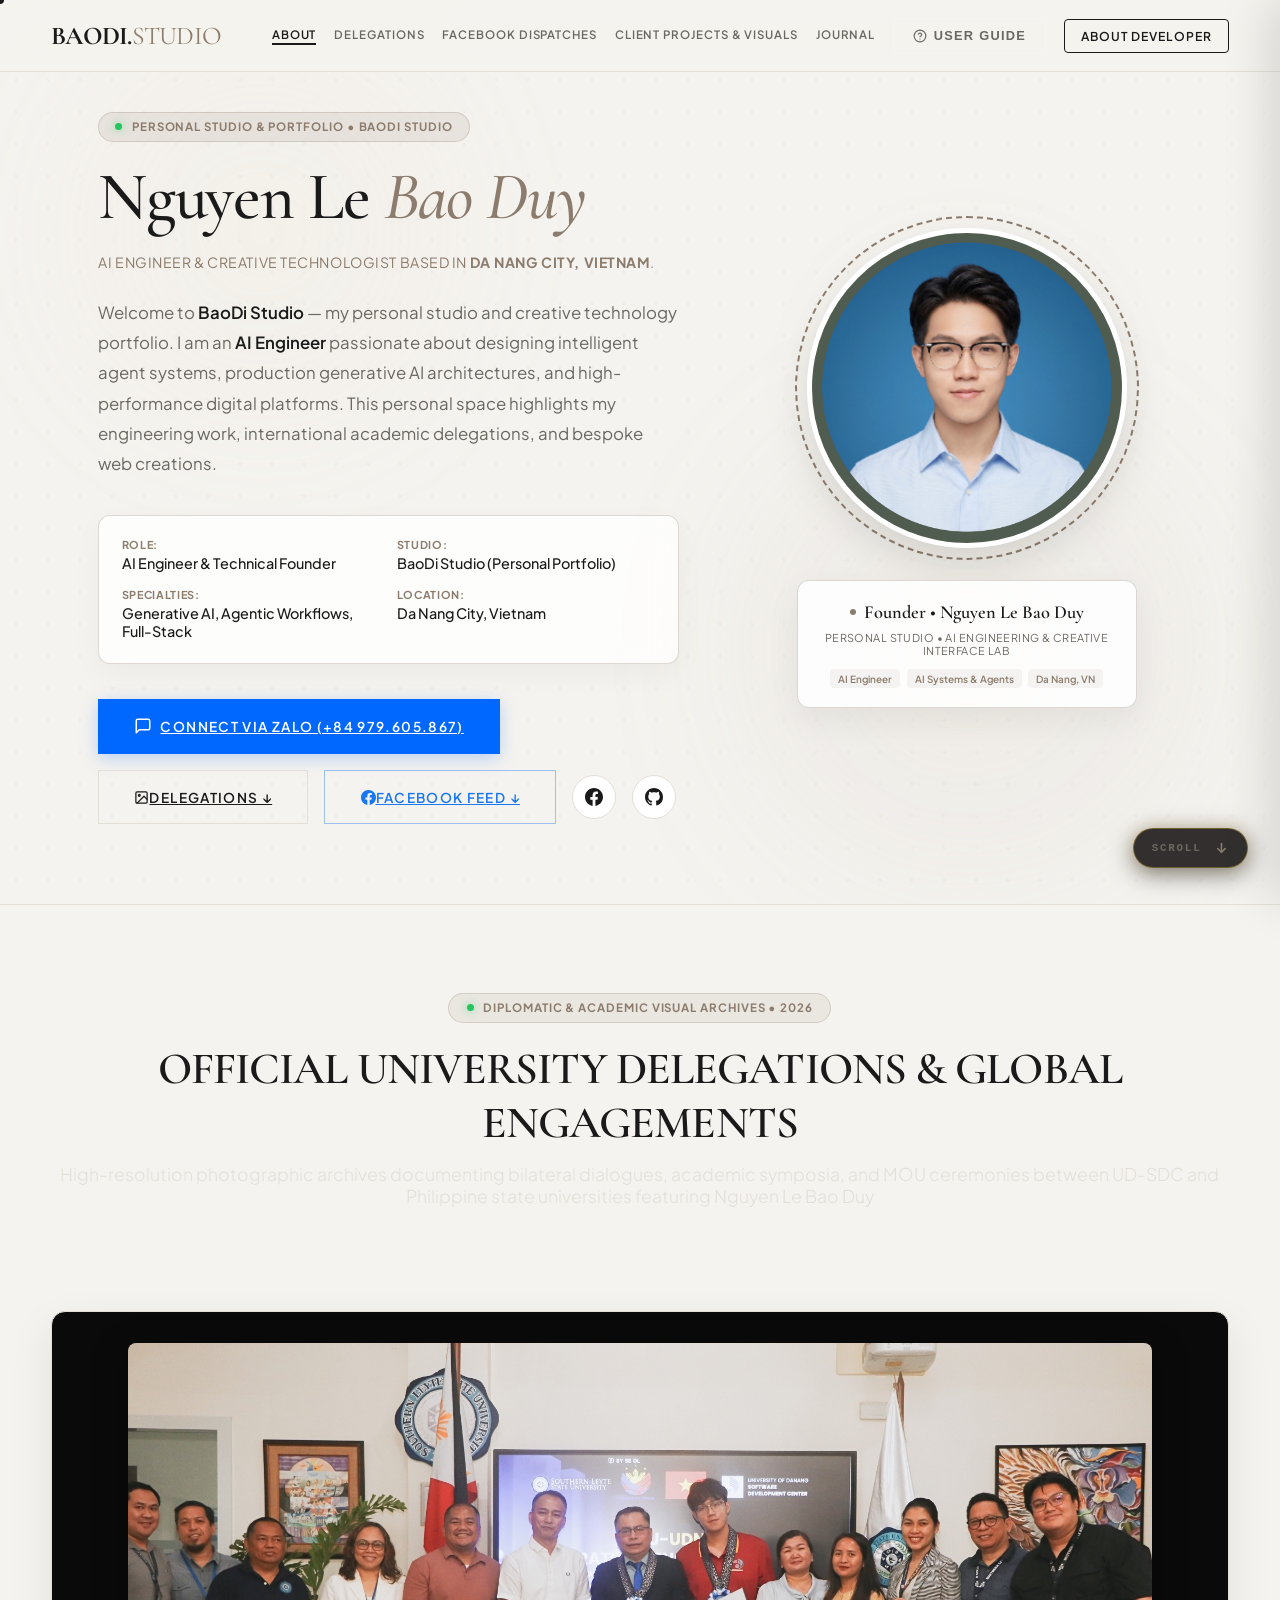
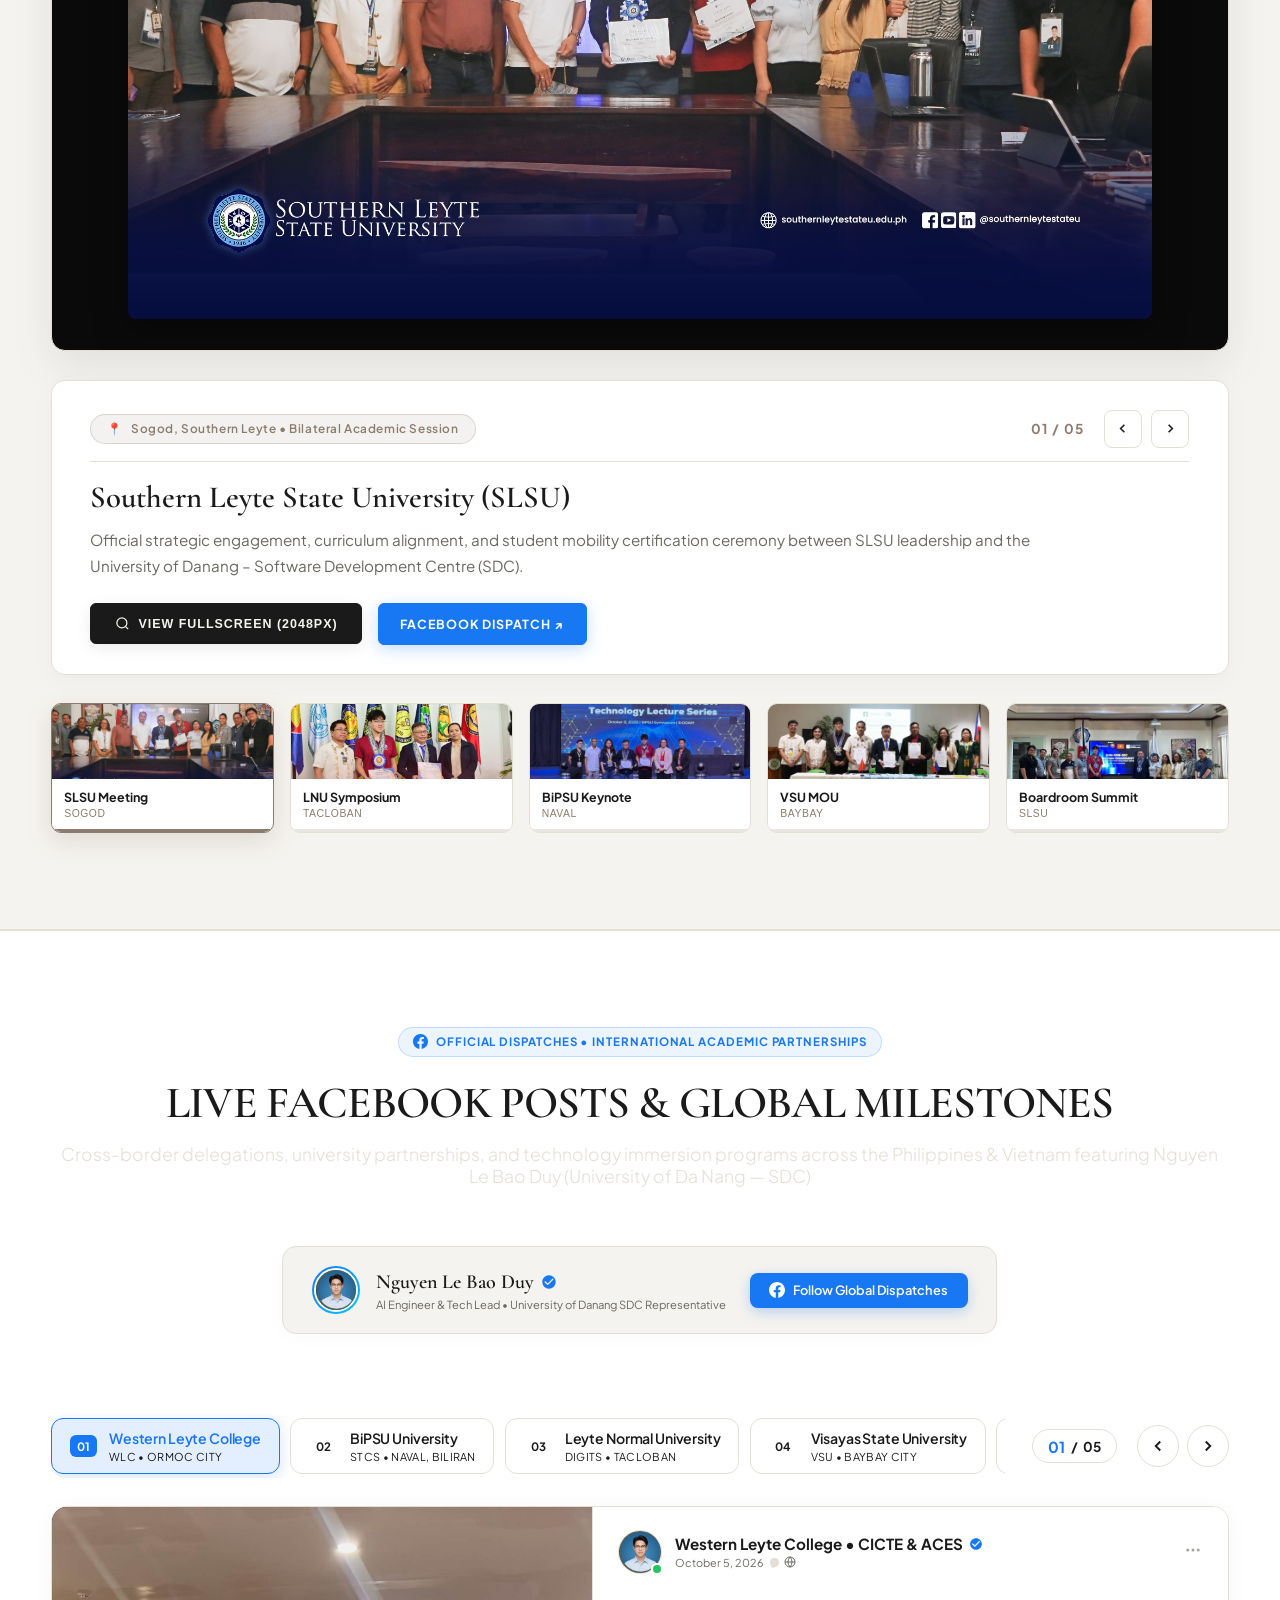
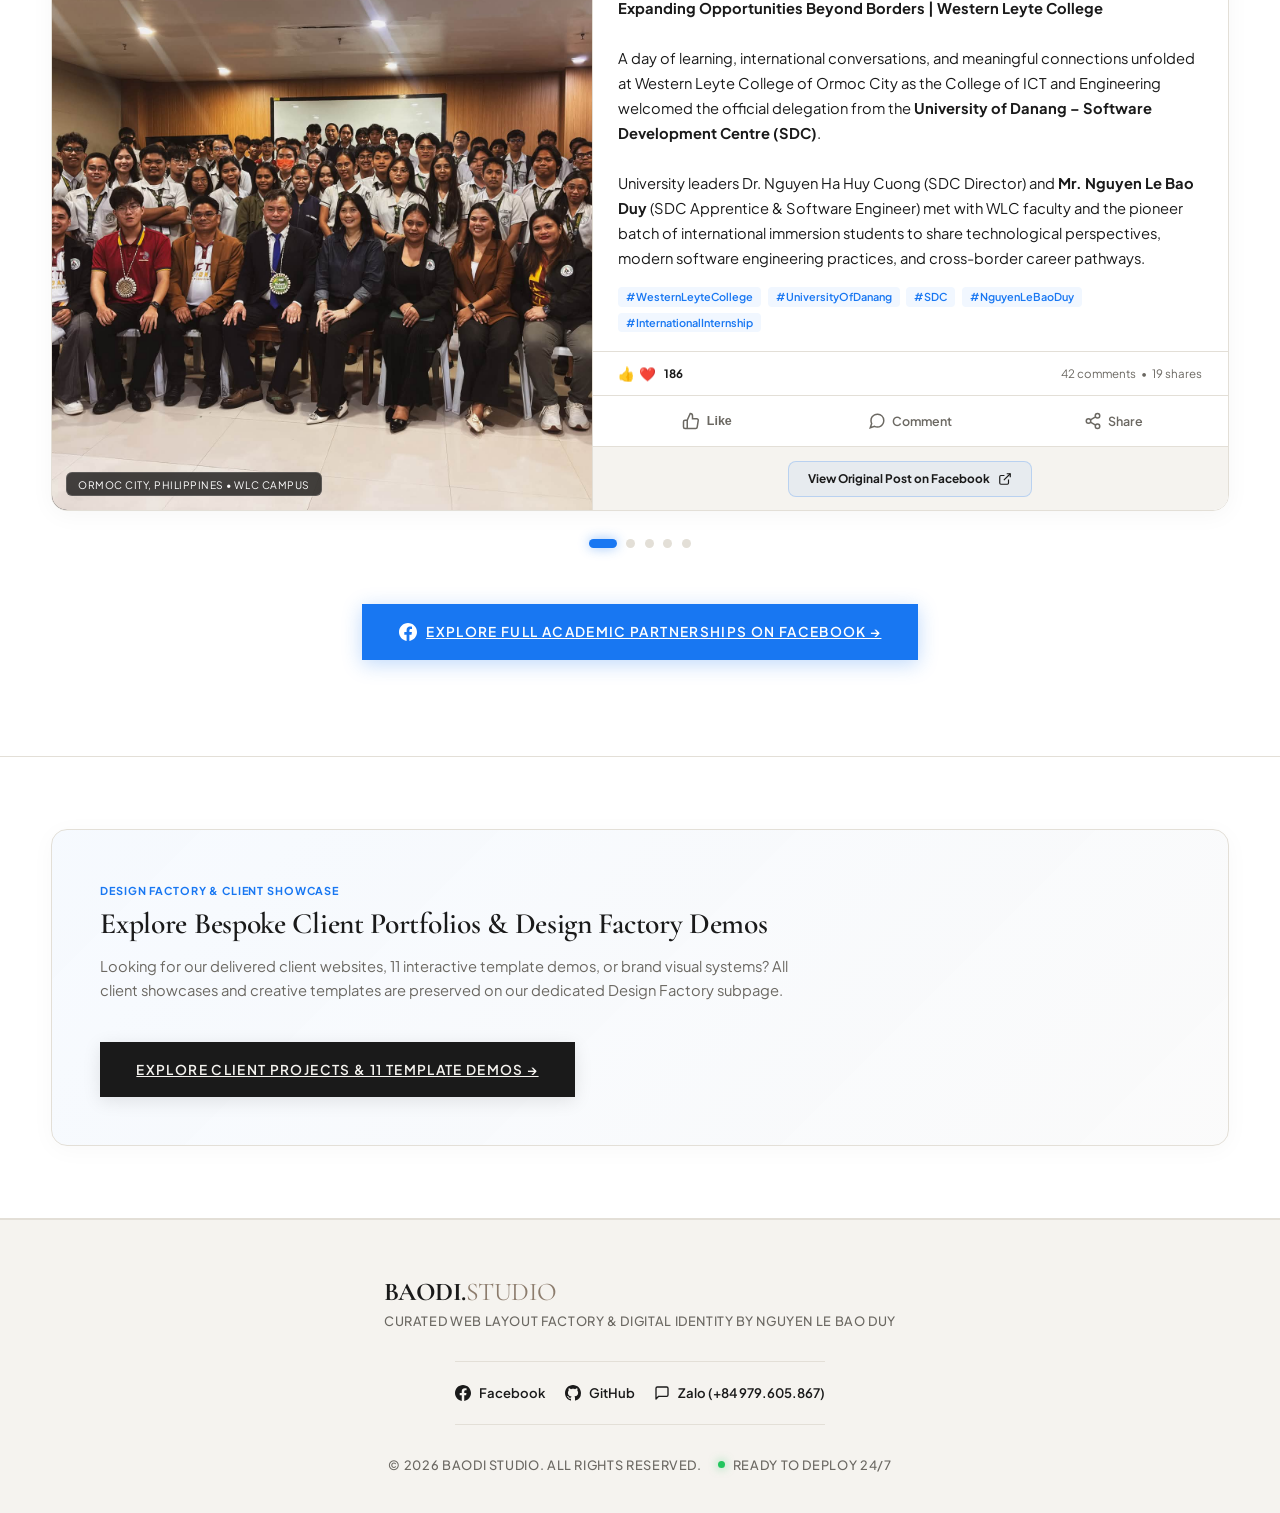
==== index.html @ 3c72fca7 "feat: add animated jumping scroll-down guide button at bottom-right corner" ====
<!DOCTYPE html>
<html lang="en">
<head>
    <meta charset="UTF-8">
    <meta name="viewport" content="width=device-width, initial-scale=1.0">
    <title>BaoDi Studio — AI Engineer & Personal Portfolio</title>
    <meta name="description" content="Personal studio and portfolio of Nguyen Le Bao Duy — AI Engineer & Creative Developer showcasing intelligent systems, academic delegations, and bespoke web solutions.">
    <!-- Google Fonts -->
    <link rel="preconnect" href="https://fonts.googleapis.com">
    <link rel="preconnect" href="https://fonts.gstatic.com" crossorigin>
    <link href="https://fonts.googleapis.com/css2?family=Cormorant+Garamond:ital,wght@0,300;0,400;0,500;0,600;0,700;1,400&family=Plus+Jakarta+Sans:wght@300;400;500;600;700;800&family=Mr+De+Haviland&display=swap" rel="stylesheet">
    <!-- Early DNS & TCP Connection Prefetch for Ultra-Fast Client Launch -->
    <link rel="dns-prefetch" href="https://thuthao-tt.github.io">
    <link rel="dns-prefetch" href="https://tuonganhduong881.github.io">
    <link rel="dns-prefetch" href="https://ngocanh-u.github.io">
    <link rel="dns-prefetch" href="https://tramanh-official.github.io">
    <link rel="dns-prefetch" href="https://port-fl.github.io">

    <link rel="preconnect" href="https://thuthao-tt.github.io" crossorigin>
    <link rel="preconnect" href="https://tuonganhduong881.github.io" crossorigin>
    <link rel="preconnect" href="https://ngocanh-u.github.io" crossorigin>
    <link rel="preconnect" href="https://tramanh-official.github.io" crossorigin>
    <link rel="preconnect" href="https://port-fl.github.io" crossorigin>

    <!-- Custom CSS -->
    <link rel="stylesheet" href="style.css?v=3.4">
</head>
<body>
    <!-- Ambient Background Light Glows -->
    <div class="ambient-glow glow-1"></div>
    <div class="ambient-glow glow-2"></div>
    <div class="ambient-glow glow-3"></div>

    <!-- Custom Cursor -->
    <div id="custom-cursor" class="custom-cursor">
        <span class="cursor-text"></span>
    </div>

    <!-- Navigation -->
    <header class="site-header">
        <nav class="nav-container">
            <a href="#" class="logo">BaoDi.<span>Studio</span></a>
            <div class="nav-links">
                <a href="#about-developer" class="nav-link active">About</a>
                <a href="#delegation-gallery" class="nav-link">Delegations</a>
                <a href="#facebook-feed" class="nav-link">Facebook Dispatches</a>
                <a href="templates.html" class="nav-link">Client Projects & Visuals</a>
                <a href="journal.html" class="nav-link">Journal</a>
                <button class="guide-nav-btn" id="open-guide-btn" aria-label="Open User Guide">
                    <svg viewBox="0 0 24 24" fill="none" stroke="currentColor" stroke-width="2" stroke-linecap="round" stroke-linejoin="round">
                        <circle cx="12" cy="12" r="10"></circle>
                        <path d="M9.09 9a3 3 0 0 1 5.83 1c0 2-3 3-3 3"></path>
                        <line x1="12" y1="17" x2="12.01" y2="17"></line>
                    </svg>
                    <span>User Guide</span>
                </button>
                <a href="#about-developer" class="launch-nav-btn">About Developer</a>
            </div>
            <div class="nav-mobile-actions">
                <button class="mobile-guide-btn" id="mobile-guide-btn" aria-label="User Guide">
                    <svg viewBox="0 0 24 24" fill="none" stroke="currentColor" stroke-width="2" stroke-linecap="round" stroke-linejoin="round">
                        <circle cx="12" cy="12" r="10"></circle>
                        <path d="M9.09 9a3 3 0 0 1 5.83 1c0 2-3 3-3 3"></path>
                        <line x1="12" y1="17" x2="12.01" y2="17"></line>
                    </svg>
                </button>
                <button class="mobile-menu-toggle" id="mobile-menu-toggle" aria-label="Toggle Navigation Menu">
                    <span class="hamburger-line"></span>
                    <span class="hamburger-line"></span>
                    <span class="hamburger-line"></span>
                </button>
            </div>
        </nav>
    </header>

    <!-- Mobile Navigation Drawer Overlay & Panel -->
    <div id="mobile-drawer-overlay" class="mobile-drawer-overlay"></div>
    <aside id="mobile-nav-drawer" class="mobile-nav-drawer" aria-label="Mobile Navigation">
        <div class="drawer-header">
            <span class="drawer-logo">BaoDi.<span>Studio</span></span>
            <button class="drawer-close-btn" id="close-drawer-btn" aria-label="Close Navigation Menu">&times;</button>
        </div>
        <div class="drawer-badge">
            <span class="status-indicator-dot"></span>
            <span>Nguyen Le Bao Duy • Studio Platform</span>
        </div>
        <div class="drawer-links">
            <a href="#about-developer" class="drawer-link">
                <span class="drawer-link-num">01</span>
                <span class="drawer-link-text">About Developer</span>
            </a>
            <a href="#delegation-gallery" class="drawer-link">
                <span class="drawer-link-num">02</span>
                <span class="drawer-link-text">Delegation Visual Archives</span>
            </a>
            <a href="#facebook-feed" class="drawer-link">
                <span class="drawer-link-num">03</span>
                <span class="drawer-link-text">Facebook Dispatches</span>
            </a>
            <a href="templates.html" class="drawer-link">
                <span class="drawer-link-num">04</span>
                <span class="drawer-link-text">Client Projects & Visuals</span>
            </a>
            <a href="journal.html" class="drawer-link">
                <span class="drawer-link-num">05</span>
                <span class="drawer-link-text">Personal Journal</span>
            </a>
        </div>
        <div class="drawer-footer-actions">
            <button class="drawer-btn-guide" id="drawer-guide-btn">
                <svg viewBox="0 0 24 24" fill="none" stroke="currentColor" stroke-width="2" width="16" height="16">
                    <circle cx="12" cy="12" r="10"></circle>
                    <path d="M9.09 9a3 3 0 0 1 5.83 1c0 2-3 3-3 3"></path>
                    <line x1="12" y1="17" x2="12.01" y2="17"></line>
                </svg>
                <span>Read User Guide</span>
            </button>
            <a href="https://zalo.me/0979605867" target="_blank" rel="noopener noreferrer" class="drawer-btn-zalo">
                <span>Connect via Zalo (+84 979.605.867)</span>
            </a>
        </div>
    </aside>

    <main>
        <!-- Personal Brand Hero Section -->
        <section class="hero-section founder-hero-section" id="hero-section">
            <div id="about-developer"></div>

            <!-- Hero Ambient Orbs -->
            <div class="hero-orb orb-gold"></div>
            <div class="hero-orb orb-bronze"></div>

            <div class="hero-container founder-hero-container">
                <div class="founder-hero-content">
                    <div class="founder-badge load-reveal" style="--reveal-delay: 0.1s">
                        <span class="status-indicator-dot"></span>
                        <span>Personal Studio & Portfolio • BaoDi Studio</span>
                    </div>
                    <h1 class="founder-hero-name load-reveal" style="--reveal-delay: 0.2s">
                        Nguyen Le <span class="accent-text">Bao Duy</span>
                    </h1>
                    <p class="founder-hero-title-sub load-reveal" style="--reveal-delay: 0.3s">
                        AI Engineer & Creative Technologist based in <strong>Da Nang City, Vietnam</strong>.
                    </p>
                    <p class="founder-hero-bio load-reveal" style="--reveal-delay: 0.4s">
                        Welcome to <strong>BaoDi Studio</strong> — my personal studio and creative technology portfolio. I am an <strong>AI Engineer</strong> passionate about designing intelligent agent systems, production generative AI architectures, and high-performance digital platforms. This personal space highlights my engineering work, international academic delegations, and bespoke web creations.
                    </p>
                    
                    <div class="founder-credentials-grid load-reveal" style="--reveal-delay: 0.5s">
                        <div class="cred-item">
                            <span class="cred-label">Role:</span>
                            <span class="cred-val">AI Engineer & Technical Founder</span>
                        </div>
                        <div class="cred-item">
                            <span class="cred-label">Studio:</span>
                            <span class="cred-val">BaoDi Studio (Personal Portfolio)</span>
                        </div>
                        <div class="cred-item">
                            <span class="cred-label">Specialties:</span>
                            <span class="cred-val">Generative AI, Agentic Workflows, Full-Stack</span>
                        </div>
                        <div class="cred-item">
                            <span class="cred-label">Location:</span>
                            <span class="cred-val">Da Nang City, Vietnam</span>
                        </div>
                    </div>

                    <div class="founder-hero-actions load-reveal" style="--reveal-delay: 0.6s">
                        <a href="https://zalo.me/0979605867" target="_blank" rel="noopener noreferrer" class="primary-btn zalo-btn">
                            <svg width="18" height="18" viewBox="0 0 24 24" fill="none" stroke="currentColor" stroke-width="2" stroke-linecap="round" stroke-linejoin="round">
                                <path d="M21 15a2 2 0 0 1-2 2H7l-4 4V5a2 2 0 0 1 2-2h14a2 2 0 0 1 2 2z"></path>
                            </svg>
                            <span>Connect via Zalo (+84 979.605.867)</span>
                        </a>
                        <a href="#delegation-gallery" class="secondary-btn">
                            <svg width="15" height="15" viewBox="0 0 24 24" fill="none" stroke="currentColor" stroke-width="2" stroke-linecap="round" stroke-linejoin="round">
                                <rect x="3" y="3" width="18" height="18" rx="2" ry="2"></rect>
                                <circle cx="8.5" cy="8.5" r="1.5"></circle>
                                <polyline points="21 15 16 10 5 21"></polyline>
                            </svg>
                            <span>Delegations ↓</span>
                        </a>
                        <a href="#facebook-feed" class="secondary-btn fb-quick-btn">
                            <svg width="15" height="15" viewBox="0 0 24 24" fill="currentColor">
                                <path d="M24 12.073c0-6.627-5.373-12-12-12s-12 5.373-12 12c0 5.99 4.388 10.954 10.125 11.854v-8.385H7.078v-3.47h3.047V9.43c0-3.007 1.792-4.669 4.533-4.669 1.312 0 2.686.235 2.686.235v2.953H15.83c-1.491 0-1.956.925-1.956 1.874v2.25h3.328l-.532 3.47h-2.796v8.385C19.612 23.027 24 18.062 24 12.073z"/>
                            </svg>
                            <span>Facebook Feed ↓</span>
                        </a>
                        <a href="https://facebook.com/" target="_blank" rel="noopener noreferrer" class="social-icon-btn facebook-btn" aria-label="Facebook Profile">
                            <svg width="18" height="18" viewBox="0 0 24 24" fill="currentColor">
                                <path d="M24 12.073c0-6.627-5.373-12-12-12s-12 5.373-12 12c0 5.99 4.388 10.954 10.125 11.854v-8.385H7.078v-3.47h3.047V9.43c0-3.007 1.792-4.669 4.533-4.669 1.312 0 2.686.235 2.686.235v2.953H15.83c-1.491 0-1.956.925-1.956 1.874v2.25h3.328l-.532 3.47h-2.796v8.385C19.612 23.027 24 18.062 24 12.073z"/>
                            </svg>
                        </a>
                        <a href="https://github.com/baonin0610" target="_blank" rel="noopener noreferrer" class="social-icon-btn" aria-label="GitHub Profile">
                            <svg width="18" height="18" viewBox="0 0 24 24" fill="currentColor">
                                <path d="M12 0C5.37 0 0 5.37 0 12c0 5.31 3.435 9.795 8.205 11.385.6.105.825-.255.825-.57 0-.285-.015-1.23-.015-2.235-3.015.555-3.795-.735-4.035-1.41-.135-.345-.72-1.41-1.23-1.695-.42-.225-1.02-.78-.015-.795.945-.015 1.62.87 1.845 1.23 1.08 1.815 2.805 1.305 3.495.99.105-.78.42-1.305.765-1.605-2.67-.3-5.46-1.335-5.46-5.925 0-1.305.465-2.385 1.23-3.225-.12-.3-.54-1.53.12-3.18 0 0 1.005-.315 3.3 1.23.96-.27 1.98-.405 3-.405s2.04.135 3 .405c2.295-1.56 3.3-1.23 3.3-1.23.66 1.65.24 2.88.12 3.18.765.84 1.23 1.905 1.23 3.225 0 4.605-2.805 5.625-5.475 5.925.435.375.81 1.095.81 2.22 0 1.605-.015 2.895-.015 3.3 0 .315.225.69.825.57A12.02 12.02 0 0 0 24 12c0-6.63-5.37-12-12-12z"/>
                            </svg>
                        </a>
                    </div>
                </div>

                <div class="founder-visual-card load-reveal" style="--reveal-delay: 0.3s">
                    <div class="founder-portrait-frame">
                        <img src="assets/baoduy_avatar.png" alt="Nguyen Le Bao Duy - Founder BaoDi Studio" loading="eager" decoding="async">
                        <div class="frame-border"></div>
                        <div class="frame-glow"></div>
                    </div>
                    <div class="founder-card-meta">
                        <div class="meta-row">
                            <span class="meta-dot"></span>
                            <span class="meta-title">Founder • Nguyen Le Bao Duy</span>
                        </div>
                        <p class="meta-desc">Personal Studio • AI Engineering & Creative Interface Lab</p>
                        <div class="meta-tags">
                            <span class="founder-tag">AI Engineer</span>
                            <span class="founder-tag">AI Systems & Agents</span>
                            <span class="founder-tag">Da Nang, VN</span>
                        </div>
                    </div>
                </div>
            </div>
        </section>

        <!-- Dedicated Delegation Visual Archives & Animated Showcase Section -->
        <section id="delegation-gallery" class="delegation-gallery-section">
            <div class="section-header">
                <div class="gallery-badge">
                    <span class="status-indicator-dot"></span>
                    <span>Diplomatic & Academic Visual Archives • 2026</span>
                </div>
                <h2 class="section-title">Official University Delegations & Global Engagements</h2>
                <p class="section-sub">High-resolution photographic archives documenting bilateral dialogues, academic symposia, and MOU ceremonies between UD-SDC and Philippine state universities featuring Nguyen Le Bao Duy</p>
            </div>

            <div class="delegation-carousel-container" id="delegation-carousel-container">
                <!-- Main Stage Viewport (100% Clean Image, No Text Overlays) -->
                <div class="delegation-stage" id="delegation-stage">
                    <!-- Slide 1: Southern Leyte State University (SLSU) -->
                    <div class="delegation-slide active" data-index="0" data-img="assets/hero_bg_1_slsu.jpg" data-title="Southern Leyte State University (SLSU)" data-tag="Sogod, Southern Leyte • Bilateral Academic Session" data-desc="Official strategic engagement, curriculum alignment, and student mobility certification ceremony between SLSU leadership and the University of Danang – Software Development Centre (SDC)." data-fb-url="https://www.facebook.com/100084703295303/posts/1068173542682746/">
                        <div class="slide-media-frame">
                            <img src="assets/hero_bg_1_slsu.jpg" alt="Southern Leyte State University International Engagement" class="delegation-full-img" loading="eager">
                        </div>
                    </div>

                    <!-- Slide 2: Leyte Normal University (LNU) -->
                    <div class="delegation-slide" data-index="1" data-img="assets/hero_bg_2_lnu.jpg" data-title="Leyte Normal University (LNU)" data-tag="Tacloban City • Global Horizons 2026 Immersion" data-desc="International academic symposium on cross-border software development standards, connecting computer science students and developers with global industry pathways." data-fb-url="https://www.facebook.com/digits.org/posts/122140546875004529/">
                        <div class="slide-media-frame">
                            <img src="assets/hero_bg_2_lnu.jpg" alt="Leyte Normal University Global Horizons Immersion" class="delegation-full-img" loading="lazy">
                        </div>
                    </div>

                    <!-- Slide 3: Biliran Province State University (BiPSU) -->
                    <div class="delegation-slide" data-index="2" data-img="assets/hero_bg_3_bipsu.jpg" data-title="Biliran Province State University (BiPSU)" data-tag="Naval, Biliran • Technology Lecture Series" data-desc="Campus-wide keynote address at BiPSU Gymnasium covering modern software engineering architecture, web performance, and international student immersion in Vietnam." data-fb-url="https://www.facebook.com/bipsustcs/posts/1642928150963929/">
                        <div class="slide-media-frame">
                            <img src="assets/hero_bg_3_bipsu.jpg" alt="BiPSU Internationalization Technology Lecture Series" class="delegation-full-img" loading="lazy">
                        </div>
                    </div>

                    <!-- Slide 4: Visayas State University (VSU) -->
                    <div class="delegation-slide" data-index="3" data-img="assets/hero_bg_4_vsu.jpg" data-title="Visayas State University (VSU)" data-tag="Baybay City, Leyte • Historic MOU Signing Ceremony" data-desc="Formal Memorandum of Understanding (MOU) signing ceremony establishing an enduring international academic partnership and tech exchange between VSU and UD-SDC." data-fb-url="https://www.facebook.com/visayasstateu/posts/1536431978525794/">
                        <div class="slide-media-frame">
                            <img src="assets/hero_bg_4_vsu.jpg" alt="Visayas State University MOU Signing Ceremony" class="delegation-full-img" loading="lazy">
                        </div>
                    </div>

                    <!-- Slide 5: SLSU Executive Boardroom -->
                    <div class="delegation-slide" data-index="4" data-img="assets/hero_bg_5_boardroom.jpg" data-title="SLSU Executive Boardroom Strategic Session" data-tag="Southern Leyte • Executive Leadership Summit" data-desc="High-level strategic dialogue in the university boardroom with SLSU vice presidents, academic directors, and deans to plan bilateral software internship programs." data-fb-url="https://www.facebook.com/100084703295303/posts/1068173542682746/">
                        <div class="slide-media-frame">
                            <img src="assets/hero_bg_5_boardroom.jpg" alt="SLSU Executive Boardroom Strategic Session" class="delegation-full-img" loading="lazy">
                        </div>
                    </div>
                </div>

                <!-- Separate Editorial Details Panel (Outside of Photo) -->
                <div class="delegation-info-panel" id="delegation-info-panel">
                    <div class="info-panel-top">
                        <div class="info-panel-tag-group">
                            <span class="slide-pin">📍</span>
                            <span class="slide-tag-text" id="delegation-info-tag">Sogod, Southern Leyte • Bilateral Academic Session</span>
                        </div>
                        <div class="info-panel-nav">
                            <span class="delegation-counter" id="delegation-counter">01 / 05</span>
                            <div class="delegation-arrows">
                                <button type="button" class="delegation-arrow-btn prev-arrow" id="delegation-prev-btn" aria-label="Previous delegation photo">
                                    <svg width="15" height="15" viewBox="0 0 24 24" fill="none" stroke="currentColor" stroke-width="2.5"><polyline points="15 18 9 12 15 6"></polyline></svg>
                                </button>
                                <button type="button" class="delegation-arrow-btn next-arrow" id="delegation-next-btn" aria-label="Next delegation photo">
                                    <svg width="15" height="15" viewBox="0 0 24 24" fill="none" stroke="currentColor" stroke-width="2.5"><polyline points="9 18 15 12 9 6"></polyline></svg>
                                </button>
                            </div>
                        </div>
                    </div>

                    <div class="info-panel-body">
                        <h3 class="info-panel-heading" id="delegation-info-heading">Southern Leyte State University (SLSU)</h3>
                        <p class="info-panel-desc" id="delegation-info-desc">Official strategic engagement, curriculum alignment, and student mobility certification ceremony between SLSU leadership and the University of Danang – Software Development Centre (SDC).</p>
                    </div>

                    <div class="info-panel-actions">
                        <button type="button" class="slide-lightbox-btn" id="delegation-zoom-btn" aria-label="View photo high resolution">
                            <svg width="15" height="15" viewBox="0 0 24 24" fill="none" stroke="currentColor" stroke-width="2"><circle cx="11" cy="11" r="8"></circle><line x1="21" y1="21" x2="16.65" y2="16.65"></line></svg>
                            <span>View Fullscreen (2048px)</span>
                        </button>
                        <a href="https://www.facebook.com/100084703295303/posts/1068173542682746/" target="_blank" rel="noopener noreferrer" class="slide-fb-btn" id="delegation-fb-link">
                            <span>Facebook Dispatch ↗</span>
                        </a>
                    </div>
                </div>

                <!-- Carousel Controls & Thumbnail Strip -->
                <div class="delegation-nav-bar">

                    <!-- 5 Clickable Thumbnails with Progress Bars -->
                    <div class="delegation-thumbs" id="delegation-thumbs">
                        <button type="button" class="delegation-thumb active" data-index="0" aria-label="Jump to slide 1: SLSU">
                            <img src="assets/hero_bg_1_slsu.jpg" alt="SLSU Thumbnail">
                            <div class="thumb-meta">
                                <span class="thumb-title">SLSU Meeting</span>
                                <span class="thumb-place">Sogod</span>
                            </div>
                            <div class="thumb-progress"><span class="thumb-bar"></span></div>
                        </button>
                        <button type="button" class="delegation-thumb" data-index="1" aria-label="Jump to slide 2: LNU">
                            <img src="assets/hero_bg_2_lnu.jpg" alt="LNU Thumbnail">
                            <div class="thumb-meta">
                                <span class="thumb-title">LNU Symposium</span>
                                <span class="thumb-place">Tacloban</span>
                            </div>
                            <div class="thumb-progress"><span class="thumb-bar"></span></div>
                        </button>
                        <button type="button" class="delegation-thumb" data-index="2" aria-label="Jump to slide 3: BiPSU">
                            <img src="assets/hero_bg_3_bipsu.jpg" alt="BiPSU Thumbnail">
                            <div class="thumb-meta">
                                <span class="thumb-title">BiPSU Keynote</span>
                                <span class="thumb-place">Naval</span>
                            </div>
                            <div class="thumb-progress"><span class="thumb-bar"></span></div>
                        </button>
                        <button type="button" class="delegation-thumb" data-index="3" aria-label="Jump to slide 4: VSU">
                            <img src="assets/hero_bg_4_vsu.jpg" alt="VSU Thumbnail">
                            <div class="thumb-meta">
                                <span class="thumb-title">VSU MOU</span>
                                <span class="thumb-place">Baybay</span>
                            </div>
                            <div class="thumb-progress"><span class="thumb-bar"></span></div>
                        </button>
                        <button type="button" class="delegation-thumb" data-index="4" aria-label="Jump to slide 5: Boardroom">
                            <img src="assets/hero_bg_5_boardroom.jpg" alt="Boardroom Thumbnail">
                            <div class="thumb-meta">
                                <span class="thumb-title">Boardroom Summit</span>
                                <span class="thumb-place">SLSU</span>
                            </div>
                            <div class="thumb-progress"><span class="thumb-bar"></span></div>
                        </button>
                    </div>
                </div>
            </div>
        </section>



        <!-- Facebook Feed & Social Dispatch Section -->
        <section id="facebook-feed" class="facebook-feed-section">
            <div class="section-header">
                <div class="fb-section-badge">
                    <svg width="15" height="15" viewBox="0 0 24 24" fill="currentColor">
                        <path d="M24 12.073c0-6.627-5.373-12-12-12s-12 5.373-12 12c0 5.99 4.388 10.954 10.125 11.854v-8.385H7.078v-3.47h3.047V9.43c0-3.007 1.792-4.669 4.533-4.669 1.312 0 2.686.235 2.686.235v2.953H15.83c-1.491 0-1.956.925-1.956 1.874v2.25h3.328l-.532 3.47h-2.796v8.385C19.612 23.027 24 18.062 24 12.073z"/>
                    </svg>
                    <span>Official Dispatches • International Academic Partnerships</span>
                </div>
                <h2 class="section-title">Live Facebook Posts & Global Milestones</h2>
                <p class="section-sub">Cross-border delegations, university partnerships, and technology immersion programs across the Philippines & Vietnam featuring Nguyen Le Bao Duy (University of Da Nang — SDC)</p>
                <div class="fb-profile-banner">
                    <div class="fb-profile-info">
                        <div class="fb-avatar-ring">
                            <img src="assets/baoduy_avatar.png" alt="Nguyen Le Bao Duy" class="fb-profile-avatar">
                        </div>
                        <div class="fb-profile-text">
                            <div class="fb-profile-name-row">
                                <span class="fb-profile-name">Nguyen Le Bao Duy</span>
                                <svg class="fb-verified-icon" width="16" height="16" viewBox="0 0 24 24" fill="#1877F2">
                                    <path d="M12 2C6.48 2 2 6.48 2 12s4.48 10 10 10 10-4.48 10-10S17.52 2 12 2zm-2 15l-5-5 1.41-1.41L10 14.17l7.59-7.59L19 8l-9 9z"/>
                                </svg>
                            </div>
                            <span class="fb-profile-handle">AI Engineer & Tech Lead • University of Danang SDC Representative</span>
                        </div>
                    </div>
                    <a href="https://www.facebook.com/visayasstateu/posts/1536431978525794/" target="_blank" rel="noopener noreferrer" class="fb-follow-btn">
                        <svg width="16" height="16" viewBox="0 0 24 24" fill="currentColor">
                            <path d="M24 12.073c0-6.627-5.373-12-12-12s-12 5.373-12 12c0 5.99 4.388 10.954 10.125 11.854v-8.385H7.078v-3.47h3.047V9.43c0-3.007 1.792-4.669 4.533-4.669 1.312 0 2.686.235 2.686.235v2.953H15.83c-1.491 0-1.956.925-1.956 1.874v2.25h3.328l-.532 3.47h-2.796v8.385C19.612 23.027 24 18.062 24 12.073z"/>
                        </svg>
                        <span>Follow Global Dispatches</span>
                    </a>
                </div>
            </div>

            <!-- Facebook Posts Interactive Carousel -->
            <div class="fb-carousel-container" id="fb-carousel-container">
                <!-- University Selection Tab Bar & Carousel Controls -->
                <div class="fb-carousel-nav">
                    <div class="fb-uni-tabs" id="fb-uni-tabs" role="tablist" aria-label="Select Facebook Post by University">
                        <button type="button" class="fb-uni-tab active" data-index="0" role="tab" aria-selected="true" aria-controls="fb-post-0">
                            <span class="fb-tab-num">01</span>
                            <span class="fb-tab-text">
                                <span class="fb-tab-title">Western Leyte College</span>
                                <span class="fb-tab-sub">WLC • Ormoc City</span>
                            </span>
                        </button>
                        <button type="button" class="fb-uni-tab" data-index="1" role="tab" aria-selected="false" aria-controls="fb-post-1">
                            <span class="fb-tab-num">02</span>
                            <span class="fb-tab-text">
                                <span class="fb-tab-title">BiPSU University</span>
                                <span class="fb-tab-sub">STCS • Naval, Biliran</span>
                            </span>
                        </button>
                        <button type="button" class="fb-uni-tab" data-index="2" role="tab" aria-selected="false" aria-controls="fb-post-2">
                            <span class="fb-tab-num">03</span>
                            <span class="fb-tab-text">
                                <span class="fb-tab-title">Leyte Normal University</span>
                                <span class="fb-tab-sub">DIGITS • Tacloban</span>
                            </span>
                        </button>
                        <button type="button" class="fb-uni-tab" data-index="3" role="tab" aria-selected="false" aria-controls="fb-post-3">
                            <span class="fb-tab-num">04</span>
                            <span class="fb-tab-text">
                                <span class="fb-tab-title">Visayas State University</span>
                                <span class="fb-tab-sub">VSU • Baybay City</span>
                            </span>
                        </button>
                        <button type="button" class="fb-uni-tab" data-index="4" role="tab" aria-selected="false" aria-controls="fb-post-4">
                            <span class="fb-tab-num">05</span>
                            <span class="fb-tab-text">
                                <span class="fb-tab-title">Southern Leyte State Univ</span>
                                <span class="fb-tab-sub">SLSU • Sogod Campus</span>
                            </span>
                        </button>
                    </div>

                    <div class="fb-carousel-actions">
                        <div class="fb-slide-counter">
                            <span class="current-slide" id="fb-counter-current">01</span>
                            <span class="counter-divider">/</span>
                            <span class="total-slides">05</span>
                        </div>
                        <div class="fb-carousel-arrows">
                            <button type="button" class="fb-arrow-btn prev" id="fb-prev-btn" aria-label="Previous Facebook post">
                                <svg width="18" height="18" viewBox="0 0 24 24" fill="none" stroke="currentColor" stroke-width="2.5">
                                    <polyline points="15 18 9 12 15 6"></polyline>
                                </svg>
                            </button>
                            <button type="button" class="fb-arrow-btn next" id="fb-next-btn" aria-label="Next Facebook post">
                                <svg width="18" height="18" viewBox="0 0 24 24" fill="none" stroke="currentColor" stroke-width="2.5">
                                    <polyline points="9 18 15 12 9 6"></polyline>
                                </svg>
                            </button>
                        </div>
                    </div>
                </div>

                <!-- Carousel Viewport & Cards -->
                <div class="fb-cards-viewport" id="fb-cards-viewport">
                    <!-- Post 1: Western Leyte College -->
                    <article class="fb-card active" data-post-id="fb-1" data-index="0" id="fb-post-0">
                    <div class="fb-card-media-col">
                        <div class="fb-card-media">
                            <img src="assets/fb_wlc_ormoc.jpg" alt="University of Danang SDC Delegation at Western Leyte College" loading="lazy">
                            <div class="fb-media-tag">
                                <span>Ormoc City, Philippines • WLC Campus</span>
                            </div>
                        </div>
                    </div>
                    <div class="fb-card-content-col">
                        <header class="fb-card-header">
                            <div class="fb-author-avatar-wrap">
                                <img src="assets/baoduy_avatar.png" alt="Nguyen Le Bao Duy" class="fb-author-img">
                                <span class="fb-story-badge"></span>
                            </div>
                            <div class="fb-author-meta">
                                <div class="fb-author-title">
                                    <span class="fb-author-name">Western Leyte College • CICTE & ACES</span>
                                    <svg class="fb-verified-icon" width="14" height="14" viewBox="0 0 24 24" fill="#1877F2">
                                        <path d="M12 2C6.48 2 2 6.48 2 12s4.48 10 10 10 10-4.48 10-10S17.52 2 12 2zm-2 15l-5-5 1.41-1.41L10 14.17l7.59-7.59L19 8l-9 9z"/>
                                    </svg>
                                </div>
                                <div class="fb-post-submeta">
                                    <span class="fb-time">October 5, 2026</span>
                                    <span class="fb-dot">•</span>
                                    <span class="fb-privacy" title="Public">
                                        <svg width="12" height="12" viewBox="0 0 24 24" fill="none" stroke="currentColor" stroke-width="2">
                                            <circle cx="12" cy="12" r="10"></circle>
                                            <line x1="2" y1="12" x2="22" y2="12"></line>
                                            <path d="M12 2a15.3 15.3 0 0 1 4 10 15.3 15.3 0 0 1-4 10 15.3 15.3 0 0 1-4-10 15.3 15.3 0 0 1 4-10z"></path>
                                        </svg>
                                    </span>
                                </div>
                            </div>
                            <div class="fb-card-menu">
                                <svg width="18" height="18" viewBox="0 0 24 24" fill="currentColor">
                                    <circle cx="5" cy="12" r="2"></circle>
                                    <circle cx="12" cy="12" r="2"></circle>
                                    <circle cx="19" cy="12" r="2"></circle>
                                </svg>
                            </div>
                        </header>
                        <div class="fb-card-body">
                            <p class="fb-post-text">
                                <a href="https://www.facebook.com/100084703295303/posts/1068173542682746/" target="_blank" rel="noopener noreferrer" class="fb-post-title-link"><strong>Expanding Opportunities Beyond Borders | Western Leyte College</strong></a>
                                <br><br>
                                A day of learning, international conversations, and meaningful connections unfolded at Western Leyte College of Ormoc City as the College of ICT and Engineering welcomed the official delegation from the <strong>University of Danang – Software Development Centre (SDC)</strong>.
                                <br><br>
                                University leaders Dr. Nguyen Ha Huy Cuong (SDC Director) and <strong>Mr. Nguyen Le Bao Duy</strong> (SDC Apprentice & Software Engineer) met with WLC faculty and the pioneer batch of international immersion students to share technological perspectives, modern software engineering practices, and cross-border career pathways.
                            </p>
                            <div class="fb-hashtags">
                                <span class="fb-hashtag">#WesternLeyteCollege</span>
                                <span class="fb-hashtag">#UniversityOfDanang</span>
                                <span class="fb-hashtag">#SDC</span>
                                <span class="fb-hashtag">#NguyenLeBaoDuy</span>
                                <span class="fb-hashtag">#InternationalInternship</span>
                            </div>
                        </div>
                        <div class="fb-card-stats">
                            <div class="fb-reaction-pills">
                                <span class="reaction-emoji like-emoji">👍</span>
                                <span class="reaction-emoji heart-emoji">❤️</span>
                                <span class="reaction-count" data-base-likes="186">186</span>
                            </div>
                            <div class="fb-social-counts">
                                <span>42 comments</span>
                                <span>•</span>
                                <span>19 shares</span>
                            </div>
                        </div>
                        <div class="fb-card-actions">
                            <button class="fb-action-btn like-btn" aria-label="Like post">
                                <svg class="fb-action-icon" width="18" height="18" viewBox="0 0 24 24" fill="none" stroke="currentColor" stroke-width="2">
                                    <path d="M14 9V5a3 3 0 0 0-3-3l-4 9v11h11.28a2 2 0 0 0 2-1.7l1.38-9a2 2 0 0 0-2-2.3zM7 22H4a2 2 0 0 1-2-2v-7a2 2 0 0 1 2-2h3"></path>
                                </svg>
                                <span class="btn-label">Like</span>
                            </button>
                            <a href="https://www.facebook.com/100084703295303/posts/1068173542682746/" target="_blank" rel="noopener noreferrer" class="fb-action-btn comment-btn" aria-label="Comment on post">
                                <svg class="fb-action-icon" width="18" height="18" viewBox="0 0 24 24" fill="none" stroke="currentColor" stroke-width="2">
                                    <path d="M21 11.5a8.38 8.38 0 0 1-.9 3.8 8.5 8.5 0 0 1-7.6 4.7 8.38 8.38 0 0 1-3.8-.9L3 21l1.9-5.7a8.38 8.38 0 0 1-.9-3.8 8.5 8.5 0 0 1 4.7-7.6 8.38 8.38 0 0 1 3.8-.9h.5a8.48 8.48 0 0 1 8 8v.5z"></path>
                                </svg>
                                <span class="btn-label">Comment</span>
                            </a>
                            <a href="https://www.facebook.com/100084703295303/posts/1068173542682746/" target="_blank" rel="noopener noreferrer" class="fb-action-btn share-btn" aria-label="Share post">
                                <svg class="fb-action-icon" width="18" height="18" viewBox="0 0 24 24" fill="none" stroke="currentColor" stroke-width="2">
                                    <circle cx="18" cy="5" r="3"></circle>
                                    <circle cx="6" cy="12" r="3"></circle>
                                    <circle cx="18" cy="19" r="3"></circle>
                                    <line x1="8.59" y1="13.51" x2="15.42" y2="17.49"></line>
                                    <line x1="15.41" y1="6.51" x2="8.59" y2="10.49"></line>
                                </svg>
                                <span class="btn-label">Share</span>
                            </a>
                        </div>
                        <div class="fb-card-footer">
                            <a href="https://www.facebook.com/100084703295303/posts/1068173542682746/" target="_blank" rel="noopener noreferrer" class="fb-origin-link">
                                <span>View Original Post on Facebook</span>
                                <svg width="14" height="14" viewBox="0 0 24 24" fill="none" stroke="currentColor" stroke-width="2">
                                    <path d="M18 13v6a2 2 0 0 1-2 2H5a2 2 0 0 1-2-2V8a2 2 0 0 1 2-2h6"></path>
                                    <polyline points="15 3 21 3 21 9"></polyline>
                                    <line x1="10" y1="14" x2="21" y2="3"></line>
                                </svg>
                            </a>
                        </div>
                    </div>
                </article>

                <!-- Post 2: Biliran Province State University (BiPSU) -->
                <article class="fb-card" data-post-id="fb-2" data-index="1" id="fb-post-1">
                    <div class="fb-card-media-col">
                        <div class="fb-card-media">
                            <img src="assets/fb_bipsu_tech.jpg" alt="BiPSU Collaboration with University of Da Nang SDC" loading="lazy">
                            <div class="fb-media-tag">
                                <span>Naval, Biliran • Academic Partnership</span>
                            </div>
                        </div>
                    </div>
                    <div class="fb-card-content-col">
                        <header class="fb-card-header">
                            <div class="fb-author-avatar-wrap">
                                <img src="assets/baoduy_avatar.png" alt="Nguyen Le Bao Duy" class="fb-author-img">
                                <span class="fb-story-badge"></span>
                            </div>
                            <div class="fb-author-meta">
                                <div class="fb-author-title">
                                    <span class="fb-author-name">BIPSU School of Technology & Computer Studies</span>
                                    <svg class="fb-verified-icon" width="14" height="14" viewBox="0 0 24 24" fill="#1877F2">
                                        <path d="M12 2C6.48 2 2 6.48 2 12s4.48 10 10 10 10-4.48 10-10S17.52 2 12 2zm-2 15l-5-5 1.41-1.41L10 14.17l7.59-7.59L19 8l-9 9z"/>
                                    </svg>
                                </div>
                                <div class="fb-post-submeta">
                                    <span class="fb-time">October 2026</span>
                                    <span class="fb-dot">•</span>
                                    <span class="fb-privacy" title="Public">
                                        <svg width="12" height="12" viewBox="0 0 24 24" fill="none" stroke="currentColor" stroke-width="2">
                                            <circle cx="12" cy="12" r="10"></circle>
                                            <line x1="2" y1="12" x2="22" y2="12"></line>
                                            <path d="M12 2a15.3 15.3 0 0 1 4 10 15.3 15.3 0 0 1-4 10 15.3 15.3 0 0 1-4-10 15.3 15.3 0 0 1 4-10z"></path>
                                        </svg>
                                    </span>
                                </div>
                            </div>
                            <div class="fb-card-menu">
                                <svg width="18" height="18" viewBox="0 0 24 24" fill="currentColor">
                                    <circle cx="5" cy="12" r="2"></circle>
                                    <circle cx="12" cy="12" r="2"></circle>
                                    <circle cx="19" cy="12" r="2"></circle>
                                </svg>
                            </div>
                        </header>
                        <div class="fb-card-body">
                            <p class="fb-post-text">
                                <a href="https://www.facebook.com/bipsustcs/posts/1642928150963929/" target="_blank" rel="noopener noreferrer" class="fb-post-title-link"><strong>BiPSU Strengthens Global Academic Partnerships with The University of Da Nang, Vietnam</strong></a>
                                <br><br>
                                In pursuit of its commitment to internationalization and academic excellence, the Biliran Province State University (BiPSU) School of Technology and Computer Studies officially collaborated with the <strong>University of Danang – Software Development Centre (SDC)</strong>.
                                <br><br>
                                This partnership expands global immersion programs for IT and Computer Science students, focusing on artificial intelligence, software engineering methodologies, and collaborative digital transformation initiatives between Vietnam and the Philippines.
                            </p>
                            <div class="fb-hashtags">
                                <span class="fb-hashtag">#BiPSUSTCS</span>
                                <span class="fb-hashtag">#UniversityOfDaNang</span>
                                <span class="fb-hashtag">#GlobalPartnership</span>
                                <span class="fb-hashtag">#TechInnovation</span>
                                <span class="fb-hashtag">#BaoDiStudio</span>
                            </div>
                        </div>
                        <div class="fb-card-stats">
                            <div class="fb-reaction-pills">
                                <span class="reaction-emoji heart-emoji">❤️</span>
                                <span class="reaction-emoji like-emoji">👍</span>
                                <span class="reaction-emoji star-emoji">💡</span>
                                <span class="reaction-count" data-base-likes="234">234</span>
                            </div>
                            <div class="fb-social-counts">
                                <span>58 comments</span>
                                <span>•</span>
                                <span>31 shares</span>
                            </div>
                        </div>
                        <div class="fb-card-actions">
                            <button class="fb-action-btn like-btn" aria-label="Like post">
                                <svg class="fb-action-icon" width="18" height="18" viewBox="0 0 24 24" fill="none" stroke="currentColor" stroke-width="2">
                                    <path d="M14 9V5a3 3 0 0 0-3-3l-4 9v11h11.28a2 2 0 0 0 2-1.7l1.38-9a2 2 0 0 0-2-2.3zM7 22H4a2 2 0 0 1-2-2v-7a2 2 0 0 1 2-2h3"></path>
                                </svg>
                                <span class="btn-label">Like</span>
                            </button>
                            <a href="https://www.facebook.com/bipsustcs/posts/1642928150963929/" target="_blank" rel="noopener noreferrer" class="fb-action-btn comment-btn" aria-label="Comment on post">
                                <svg class="fb-action-icon" width="18" height="18" viewBox="0 0 24 24" fill="none" stroke="currentColor" stroke-width="2">
                                    <path d="M21 11.5a8.38 8.38 0 0 1-.9 3.8 8.5 8.5 0 0 1-7.6 4.7 8.38 8.38 0 0 1-3.8-.9L3 21l1.9-5.7a8.38 8.38 0 0 1-.9-3.8 8.5 8.5 0 0 1 4.7-7.6 8.38 8.38 0 0 1 3.8-.9h.5a8.48 8.48 0 0 1 8 8v.5z"></path>
                                </svg>
                                <span class="btn-label">Comment</span>
                            </a>
                            <a href="https://www.facebook.com/bipsustcs/posts/1642928150963929/" target="_blank" rel="noopener noreferrer" class="fb-action-btn share-btn" aria-label="Share post">
                                <svg class="fb-action-icon" width="18" height="18" viewBox="0 0 24 24" fill="none" stroke="currentColor" stroke-width="2">
                                    <circle cx="18" cy="5" r="3"></circle>
                                    <circle cx="6" cy="12" r="3"></circle>
                                    <circle cx="18" cy="19" r="3"></circle>
                                    <line x1="8.59" y1="13.51" x2="15.42" y2="17.49"></line>
                                    <line x1="15.41" y1="6.51" x2="8.59" y2="10.49"></line>
                                </svg>
                                <span class="btn-label">Share</span>
                            </a>
                        </div>
                        <div class="fb-card-footer">
                            <a href="https://www.facebook.com/bipsustcs/posts/1642928150963929/" target="_blank" rel="noopener noreferrer" class="fb-origin-link">
                                <span>View Original Post on Facebook</span>
                                <svg width="14" height="14" viewBox="0 0 24 24" fill="none" stroke="currentColor" stroke-width="2">
                                    <path d="M18 13v6a2 2 0 0 1-2 2H5a2 2 0 0 1-2-2V8a2 2 0 0 1 2-2h6"></path>
                                    <polyline points="15 3 21 3 21 9"></polyline>
                                    <line x1="10" y1="14" x2="21" y2="3"></line>
                                </svg>
                            </a>
                        </div>
                    </div>
                </article>

                <!-- Post 3: Leyte Normal University (DIGITS) -->
                <article class="fb-card" data-post-id="fb-3" data-index="2" id="fb-post-2">
                    <div class="fb-card-media-col">
                        <div class="fb-card-media">
                            <img src="assets/fb_lnu_digits.jpg" alt="LNU Global Horizons Symposium with University of Danang SDC" loading="lazy">
                            <div class="fb-media-tag">
                                <span>Tacloban City • LNU International Symposium</span>
                            </div>
                        </div>
                    </div>
                    <div class="fb-card-content-col">
                        <header class="fb-card-header">
                            <div class="fb-author-avatar-wrap">
                                <img src="assets/baoduy_avatar.png" alt="Nguyen Le Bao Duy" class="fb-author-img">
                                <span class="fb-story-badge"></span>
                            </div>
                            <div class="fb-author-meta">
                                <div class="fb-author-title">
                                    <span class="fb-author-name">DIGITS • Leyte Normal University</span>
                                    <svg class="fb-verified-icon" width="14" height="14" viewBox="0 0 24 24" fill="#1877F2">
                                        <path d="M12 2C6.48 2 2 6.48 2 12s4.48 10 10 10 10-4.48 10-10S17.52 2 12 2zm-2 15l-5-5 1.41-1.41L10 14.17l7.59-7.59L19 8l-9 9z"/>
                                    </svg>
                                </div>
                                <div class="fb-post-submeta">
                                    <span class="fb-time">October 9, 2026</span>
                                    <span class="fb-dot">•</span>
                                    <span class="fb-privacy" title="Public">
                                        <svg width="12" height="12" viewBox="0 0 24 24" fill="none" stroke="currentColor" stroke-width="2">
                                            <circle cx="12" cy="12" r="10"></circle>
                                            <line x1="2" y1="12" x2="22" y2="12"></line>
                                            <path d="M12 2a15.3 15.3 0 0 1 4 10 15.3 15.3 0 0 1-4 10 15.3 15.3 0 0 1-4-10 15.3 15.3 0 0 1 4-10z"></path>
                                        </svg>
                                    </span>
                                </div>
                            </div>
                            <div class="fb-card-menu">
                                <svg width="18" height="18" viewBox="0 0 24 24" fill="currentColor">
                                    <circle cx="5" cy="12" r="2"></circle>
                                    <circle cx="12" cy="12" r="2"></circle>
                                    <circle cx="19" cy="12" r="2"></circle>
                                </svg>
                            </div>
                        </header>
                        <div class="fb-card-body">
                            <p class="fb-post-text">
                                <a href="https://www.facebook.com/digits.org/posts/122140546875004529/" target="_blank" rel="noopener noreferrer" class="fb-post-title-link"><strong>GLOBAL HORIZONS 2026: Exploring Opportunities Beyond Borders with UD-SDC</strong></a>
                                <br><br>
                                A step toward global learning and international opportunities! The Leyte Normal University community hosted a monumental international academic exchange with the <strong>University of Danang – Software Development Centre (SDC)</strong>.
                                <br><br>
                                Welcoming SDC Director Dr. Nguyen Ha Huy Cuong and <strong>Mr. Nguyen Le Bao Duy</strong>, the symposium connected future software developers and IT students with global industry standards, cross-border internships, and collaborative software projects.
                            </p>
                            <div class="fb-hashtags">
                                <span class="fb-hashtag">#GlobalHorizons2026</span>
                                <span class="fb-hashtag">#LNUDIGITS</span>
                                <span class="fb-hashtag">#SoftwareDevelopmentCentre</span>
                                <span class="fb-hashtag">#InternationalExchange</span>
                                <span class="fb-hashtag">#BaoDuy</span>
                            </div>
                        </div>
                        <div class="fb-card-stats">
                            <div class="fb-reaction-pills">
                                <span class="reaction-emoji like-emoji">👍</span>
                                <span class="reaction-emoji heart-emoji">❤️</span>
                                <span class="reaction-count" data-base-likes="312">312</span>
                            </div>
                            <div class="fb-social-counts">
                                <span>64 comments</span>
                                <span>•</span>
                                <span>47 shares</span>
                            </div>
                        </div>
                        <div class="fb-card-actions">
                            <button class="fb-action-btn like-btn" aria-label="Like post">
                                <svg class="fb-action-icon" width="18" height="18" viewBox="0 0 24 24" fill="none" stroke="currentColor" stroke-width="2">
                                    <path d="M14 9V5a3 3 0 0 0-3-3l-4 9v11h11.28a2 2 0 0 0 2-1.7l1.38-9a2 2 0 0 0-2-2.3zM7 22H4a2 2 0 0 1-2-2v-7a2 2 0 0 1 2-2h3"></path>
                                </svg>
                                <span class="btn-label">Like</span>
                            </button>
                            <a href="https://www.facebook.com/digits.org/posts/122140546875004529/" target="_blank" rel="noopener noreferrer" class="fb-action-btn comment-btn" aria-label="Comment on post">
                                <svg class="fb-action-icon" width="18" height="18" viewBox="0 0 24 24" fill="none" stroke="currentColor" stroke-width="2">
                                    <path d="M21 11.5a8.38 8.38 0 0 1-.9 3.8 8.5 8.5 0 0 1-7.6 4.7 8.38 8.38 0 0 1-3.8-.9L3 21l1.9-5.7a8.38 8.38 0 0 1-.9-3.8 8.5 8.5 0 0 1 4.7-7.6 8.38 8.38 0 0 1 3.8-.9h.5a8.48 8.48 0 0 1 8 8v.5z"></path>
                                </svg>
                                <span class="btn-label">Comment</span>
                            </a>
                            <a href="https://www.facebook.com/digits.org/posts/122140546875004529/" target="_blank" rel="noopener noreferrer" class="fb-action-btn share-btn" aria-label="Share post">
                                <svg class="fb-action-icon" width="18" height="18" viewBox="0 0 24 24" fill="none" stroke="currentColor" stroke-width="2">
                                    <circle cx="18" cy="5" r="3"></circle>
                                    <circle cx="6" cy="12" r="3"></circle>
                                    <circle cx="18" cy="19" r="3"></circle>
                                    <line x1="8.59" y1="13.51" x2="15.42" y2="17.49"></line>
                                    <line x1="15.41" y1="6.51" x2="8.59" y2="10.49"></line>
                                </svg>
                                <span class="btn-label">Share</span>
                            </a>
                        </div>
                        <div class="fb-card-footer">
                            <a href="https://www.facebook.com/digits.org/posts/122140546875004529/" target="_blank" rel="noopener noreferrer" class="fb-origin-link">
                                <span>View Original Post on Facebook</span>
                                <svg width="14" height="14" viewBox="0 0 24 24" fill="none" stroke="currentColor" stroke-width="2">
                                    <path d="M18 13v6a2 2 0 0 1-2 2H5a2 2 0 0 1-2-2V8a2 2 0 0 1 2-2h6"></path>
                                    <polyline points="15 3 21 3 21 9"></polyline>
                                    <line x1="10" y1="14" x2="21" y2="3"></line>
                                </svg>
                            </a>
                        </div>
                    </div>
                </article>

                <!-- Post 4: Visayas State University (VSU) -->
                <article class="fb-card" data-post-id="fb-4" data-index="3" id="fb-post-3">
                    <div class="fb-card-media-col">
                        <div class="fb-card-media">
                            <img src="assets/fb_vsu_partnership.jpg" alt="Visayas State University & University of Da Nang SDC MOU" loading="lazy">
                            <div class="fb-media-tag">
                                <span>Baybay City, Leyte • VSU Executive Boardroom</span>
                            </div>
                        </div>
                    </div>
                    <div class="fb-card-content-col">
                        <header class="fb-card-header">
                            <div class="fb-author-avatar-wrap">
                                <img src="assets/baoduy_avatar.png" alt="Nguyen Le Bao Duy" class="fb-author-img">
                                <span class="fb-story-badge"></span>
                            </div>
                            <div class="fb-author-meta">
                                <div class="fb-author-title">
                                    <span class="fb-author-name">Visayas State University (VSU)</span>
                                    <svg class="fb-verified-icon" width="14" height="14" viewBox="0 0 24 24" fill="#1877F2">
                                        <path d="M12 2C6.48 2 2 6.48 2 12s4.48 10 10 10 10-4.48 10-10S17.52 2 12 2zm-2 15l-5-5 1.41-1.41L10 14.17l7.59-7.59L19 8l-9 9z"/>
                                    </svg>
                                </div>
                                <div class="fb-post-submeta">
                                    <span class="fb-time">October 2026</span>
                                    <span class="fb-dot">•</span>
                                    <span class="fb-privacy" title="Public">
                                        <svg width="12" height="12" viewBox="0 0 24 24" fill="none" stroke="currentColor" stroke-width="2">
                                            <circle cx="12" cy="12" r="10"></circle>
                                            <line x1="2" y1="12" x2="22" y2="12"></line>
                                            <path d="M12 2a15.3 15.3 0 0 1 4 10 15.3 15.3 0 0 1-4 10 15.3 15.3 0 0 1-4-10 15.3 15.3 0 0 1 4-10z"></path>
                                        </svg>
                                    </span>
                                </div>
                            </div>
                            <div class="fb-card-menu">
                                <svg width="18" height="18" viewBox="0 0 24 24" fill="currentColor">
                                    <circle cx="5" cy="12" r="2"></circle>
                                    <circle cx="12" cy="12" r="2"></circle>
                                    <circle cx="19" cy="12" r="2"></circle>
                                </svg>
                            </div>
                        </header>
                        <div class="fb-card-body">
                            <p class="fb-post-text">
                                <a href="https://www.facebook.com/visayasstateu/posts/1536431978525794/" target="_blank" rel="noopener noreferrer" class="fb-post-title-link"><strong>Visayas State University & Software Development Centre (SDC) - University of Da Nang Strategic MOU</strong></a>
                                <br><br>
                                We strengthened our internationalization efforts as Visayas State University (VSU) and the <strong>Software Development Centre (SDC) of the University of Danang</strong> in Vietnam signed a historic Memorandum of Understanding (MOU).
                                <br><br>
                                This milestone agreement establishes collaborative research, international internship pathways, and advanced technology transfers, bridging Vietnamese and Philippine academic talent in cutting-edge software engineering.
                            </p>
                            <div class="fb-hashtags">
                                <span class="fb-hashtag">#VisayasStateUniversity</span>
                                <span class="fb-hashtag">#UDSDC</span>
                                <span class="fb-hashtag">#Internationalization</span>
                                <span class="fb-hashtag">#StrategicPartnership</span>
                                <span class="fb-hashtag">#DaNangTech</span>
                            </div>
                        </div>
                        <div class="fb-card-stats">
                            <div class="fb-reaction-pills">
                                <span class="reaction-emoji heart-emoji">❤️</span>
                                <span class="reaction-emoji like-emoji">👍</span>
                                <span class="reaction-emoji star-emoji">💡</span>
                                <span class="reaction-count" data-base-likes="289">289</span>
                            </div>
                            <div class="fb-social-counts">
                                <span>51 comments</span>
                                <span>•</span>
                                <span>36 shares</span>
                            </div>
                        </div>
                        <div class="fb-card-actions">
                            <button class="fb-action-btn like-btn" aria-label="Like post">
                                <svg class="fb-action-icon" width="18" height="18" viewBox="0 0 24 24" fill="none" stroke="currentColor" stroke-width="2">
                                    <path d="M14 9V5a3 3 0 0 0-3-3l-4 9v11h11.28a2 2 0 0 0 2-1.7l1.38-9a2 2 0 0 0-2-2.3zM7 22H4a2 2 0 0 1-2-2v-7a2 2 0 0 1 2-2h3"></path>
                                </svg>
                                <span class="btn-label">Like</span>
                            </button>
                            <a href="https://www.facebook.com/visayasstateu/posts/1536431978525794/" target="_blank" rel="noopener noreferrer" class="fb-action-btn comment-btn" aria-label="Comment on post">
                                <svg class="fb-action-icon" width="18" height="18" viewBox="0 0 24 24" fill="none" stroke="currentColor" stroke-width="2">
                                    <path d="M21 11.5a8.38 8.38 0 0 1-.9 3.8 8.5 8.5 0 0 1-7.6 4.7 8.38 8.38 0 0 1-3.8-.9L3 21l1.9-5.7a8.38 8.38 0 0 1-.9-3.8 8.5 8.5 0 0 1 4.7-7.6 8.38 8.38 0 0 1 3.8-.9h.5a8.48 8.48 0 0 1 8 8v.5z"></path>
                                </svg>
                                <span class="btn-label">Comment</span>
                            </a>
                            <a href="https://www.facebook.com/visayasstateu/posts/1536431978525794/" target="_blank" rel="noopener noreferrer" class="fb-action-btn share-btn" aria-label="Share post">
                                <svg class="fb-action-icon" width="18" height="18" viewBox="0 0 24 24" fill="none" stroke="currentColor" stroke-width="2">
                                    <circle cx="18" cy="5" r="3"></circle>
                                    <circle cx="6" cy="12" r="3"></circle>
                                    <circle cx="18" cy="19" r="3"></circle>
                                    <line x1="8.59" y1="13.51" x2="15.42" y2="17.49"></line>
                                    <line x1="15.41" y1="6.51" x2="8.59" y2="10.49"></line>
                                </svg>
                                <span class="btn-label">Share</span>
                            </a>
                        </div>
                        <div class="fb-card-footer">
                            <a href="https://www.facebook.com/visayasstateu/posts/1536431978525794/" target="_blank" rel="noopener noreferrer" class="fb-origin-link">
                                <span>View Original Post on Facebook</span>
                                <svg width="14" height="14" viewBox="0 0 24 24" fill="none" stroke="currentColor" stroke-width="2">
                                    <path d="M18 13v6a2 2 0 0 1-2 2H5a2 2 0 0 1-2-2V8a2 2 0 0 1 2-2h6"></path>
                                    <polyline points="15 3 21 3 21 9"></polyline>
                                    <line x1="10" y1="14" x2="21" y2="3"></line>
                                </svg>
                            </a>
                        </div>
                    </div>
                </article>

                <!-- Post 5: Southern Leyte State University (SLSU) -->
                <article class="fb-card" data-post-id="fb-5" data-index="4" id="fb-post-4">
                    <div class="fb-card-media-col">
                        <div class="fb-card-media">
                            <img src="assets/fb_slsu_advances.jpg" alt="SLSU Advances International Partnerships in Academic, Research & AI Innovation" loading="lazy">
                            <div class="fb-media-tag">
                                <span>Sogod, Southern Leyte • SLSU Main Campus</span>
                            </div>
                        </div>
                    </div>
                    <div class="fb-card-content-col">
                        <header class="fb-card-header">
                            <div class="fb-author-avatar-wrap">
                                <img src="assets/baoduy_avatar.png" alt="Nguyen Le Bao Duy" class="fb-author-img">
                                <span class="fb-story-badge"></span>
                            </div>
                            <div class="fb-author-meta">
                                <div class="fb-author-title">
                                    <span class="fb-author-name">Southern Leyte State University • Global Partnerships</span>
                                    <svg class="fb-verified-icon" width="14" height="14" viewBox="0 0 24 24" fill="#1877F2">
                                        <path d="M12 2C6.48 2 2 6.48 2 12s4.48 10 10 10 10-4.48 10-10S17.52 2 12 2zm-2 15l-5-5 1.41-1.41L10 14.17l7.59-7.59L19 8l-9 9z"/>
                                    </svg>
                                </div>
                                <div class="fb-post-submeta">
                                    <span class="fb-time">October 12, 2026</span>
                                    <span class="fb-dot">•</span>
                                    <span class="fb-privacy" title="Public">
                                        <svg width="12" height="12" viewBox="0 0 24 24" fill="none" stroke="currentColor" stroke-width="2">
                                            <circle cx="12" cy="12" r="10"></circle>
                                            <line x1="2" y1="12" x2="22" y2="12"></line>
                                            <path d="M12 2a15.3 15.3 0 0 1 4 10 15.3 15.3 0 0 1-4 10 15.3 15.3 0 0 1-4-10 15.3 15.3 0 0 1 4-10z"></path>
                                        </svg>
                                    </span>
                                </div>
                            </div>
                        </header>
                        <div class="fb-card-body">
                            <p class="fb-post-text">
                                <strong>SLSU Advances International Partnerships in Academic, Research, Innovation, Publication, and Extension Programs</strong> with the University of Danang – Software Development Center (UD–SDC), Vietnam.
                            </p>
                            <p class="fb-post-text-body">
                                Southern Leyte State University strengthened its cross-border academic alliances through the SLSU–UD Vietnam Strategic Research &amp; Innovation Meeting. Led by University President Dr. Jude A. Duarte, VP for Academic Affairs Dr. Constantino G. Medilo, Jr., and Global Engagement Director Dr. Ingrid M. Uy together with the UD–SDC delegation, the bilateral conference established strategic roadmaps in AI innovation, software engineering, co-authored scholarly publications, and community outreach aligning directly with UN Sustainable Development Goals (SDGs 4, 9, 11 &amp; 17).
                            </p>
                            <div class="fb-post-tags">
                                <span class="fb-tag">#SLSUInternational</span>
                                <span class="fb-tag">#UniversityOfDanang</span>
                                <span class="fb-tag">#UDSDC</span>
                                <span class="fb-tag">#StrategicResearch</span>
                                <span class="fb-tag">#GlobalPartnerships</span>
                            </div>
                        </div>
                        <div class="fb-engagement-bar">
                            <div class="fb-reactions-count">
                                <span class="fb-reaction-icon-group">
                                    <span class="reaction-badge like">👍</span>
                                    <span class="reaction-badge heart">❤️</span>
                                    <span class="reaction-badge care">💡</span>
                                </span>
                                <span class="reaction-count" data-base-likes="468">468</span>
                            </div>
                            <div class="fb-feedback-stats">
                                <span>52 comments</span>
                                <span class="fb-dot">•</span>
                                <span>94 shares</span>
                            </div>
                        </div>
                        <div class="fb-card-actions">
                            <button type="button" class="fb-action-btn like-btn" aria-label="Like Post">
                                <svg width="18" height="18" viewBox="0 0 24 24" fill="none" stroke="currentColor" stroke-width="2">
                                    <path d="M14 9V5a3 3 0 0 0-3-3l-4 9v11h11.28a2 2 0 0 0 2-1.7l1.38-9a2 2 0 0 0-2-2.3zM7 22H4a2 2 0 0 1-2-2v-7a2 2 0 0 1 2-2h3"></path>
                                </svg>
                                <span class="btn-label">Like</span>
                            </button>
                            <button type="button" class="fb-action-btn comment-btn" aria-label="Comment on Post">
                                <svg width="18" height="18" viewBox="0 0 24 24" fill="none" stroke="currentColor" stroke-width="2">
                                    <path d="M21 11.5a8.38 8.38 0 0 1-.9 3.8 8.5 8.5 0 0 1-7.6 4.7 8.38 8.38 0 0 1-3.8-.9L3 21l1.9-5.7a8.38 8.38 0 0 1-.9-3.8 8.5 8.5 0 0 1 4.7-7.6 8.38 8.38 0 0 1 3.8-.9h.5a8.48 8.48 0 0 1 8 8v.5z"></path>
                                </svg>
                                <span class="btn-label">Comment</span>
                            </button>
                            <a href="https://southernleytestateu.edu.ph/index.php/en/menu-page-home/4450-slsu-advances-international-partnerships-in-academic-research-innovation-publication-and-extension-programs" target="_blank" rel="noopener noreferrer" class="fb-action-btn share-btn" aria-label="Share Post">
                                <svg width="18" height="18" viewBox="0 0 24 24" fill="none" stroke="currentColor" stroke-width="2">
                                    <circle cx="18" cy="5" r="3"></circle>
                                    <circle cx="6" cy="12" r="3"></circle>
                                    <circle cx="18" cy="19" r="3"></circle>
                                    <line x1="8.59" y1="13.51" x2="15.42" y2="17.49"></line>
                                    <line x1="15.41" y1="6.51" x2="8.59" y2="10.49"></line>
                                </svg>
                                <span class="btn-label">Share</span>
                            </a>
                        </div>
                        <div class="fb-card-footer">
                            <a href="https://southernleytestateu.edu.ph/index.php/en/menu-page-home/4450-slsu-advances-international-partnerships-in-academic-research-innovation-publication-and-extension-programs" target="_blank" rel="noopener noreferrer" class="fb-origin-link">
                                <span>View Official Article on SLSU Portal</span>
                                <svg width="14" height="14" viewBox="0 0 24 24" fill="none" stroke="currentColor" stroke-width="2">
                                    <path d="M18 13v6a2 2 0 0 1-2 2H5a2 2 0 0 1-2-2V8a2 2 0 0 1 2-2h6"></path>
                                    <polyline points="15 3 21 3 21 9"></polyline>
                                    <line x1="10" y1="14" x2="21" y2="3"></line>
                                </svg>
                            </a>
                        </div>
                    </div>
                </article>
            </div>

            <!-- Bottom Carousel Progress Dots -->
            <div class="fb-carousel-dots" id="fb-carousel-dots" role="tablist" aria-label="Post position dots">
                <button type="button" class="fb-dot active" data-index="0" aria-label="Go to post 1"></button>
                <button type="button" class="fb-dot" data-index="1" aria-label="Go to post 2"></button>
                <button type="button" class="fb-dot" data-index="2" aria-label="Go to post 3"></button>
                <button type="button" class="fb-dot" data-index="3" aria-label="Go to post 4"></button>
                <button type="button" class="fb-dot" data-index="4" aria-label="Go to post 5"></button>
            </div>
        </div>

        <!-- Facebook Section Footer CTA -->
            <div class="fb-section-cta">
                <a href="https://www.facebook.com/visayasstateu/posts/1536431978525794/" target="_blank" rel="noopener noreferrer" class="primary-btn fb-cta-btn">
                    <svg width="18" height="18" viewBox="0 0 24 24" fill="currentColor">
                        <path d="M24 12.073c0-6.627-5.373-12-12-12s-12 5.373-12 12c0 5.99 4.388 10.954 10.125 11.854v-8.385H7.078v-3.47h3.047V9.43c0-3.007 1.792-4.669 4.533-4.669 1.312 0 2.686.235 2.686.235v2.953H15.83c-1.491 0-1.956.925-1.956 1.874v2.25h3.328l-.532 3.47h-2.796v8.385C19.612 23.027 24 18.062 24 12.073z"/>
                    </svg>
                    <span>Explore Full Academic Partnerships on Facebook →</span>
                </a>
            </div>
        </section>

        <!-- Link to Secondary Subpage: Client Projects & Visuals -->
        <section class="templates-hub-banner-section">
            <div class="templates-hub-banner">
                <div class="hub-banner-content">
                    <span class="hub-badge">Design Factory & Client Showcase</span>
                    <h3 class="hub-title">Explore Bespoke Client Portfolios & Design Factory Demos</h3>
                    <p class="hub-desc">Looking for our delivered client websites, 11 interactive template demos, or brand visual systems? All client showcases and creative templates are preserved on our dedicated Design Factory subpage.</p>
                </div>
                <div class="hub-banner-action">
                    <a href="templates.html" class="primary-btn">
                        <span>Explore Client Projects & 11 Template Demos →</span>
                    </a>
                </div>
            </div>
        </section>
    </main>

    <footer class="site-footer">
        <div class="footer-container">
            <div class="footer-brand">
                <span class="footer-logo">BaoDi.<span>Studio</span></span>
                <p class="footer-tagline">Curated Web Layout Factory & Digital Identity by Nguyen Le Bao Duy</p>
            </div>
            <div class="footer-socials">
                <a href="https://facebook.com/" target="_blank" rel="noopener noreferrer" class="footer-social-link" aria-label="Facebook">
                    <svg width="16" height="16" viewBox="0 0 24 24" fill="currentColor">
                        <path d="M24 12.073c0-6.627-5.373-12-12-12s-12 5.373-12 12c0 5.99 4.388 10.954 10.125 11.854v-8.385H7.078v-3.47h3.047V9.43c0-3.007 1.792-4.669 4.533-4.669 1.312 0 2.686.235 2.686.235v2.953H15.83c-1.491 0-1.956.925-1.956 1.874v2.25h3.328l-.532 3.47h-2.796v8.385C19.612 23.027 24 18.062 24 12.073z"/>
                    </svg>
                    <span>Facebook</span>
                </a>
                <a href="https://github.com/baonin0610" target="_blank" rel="noopener noreferrer" class="footer-social-link" aria-label="GitHub">
                    <svg width="16" height="16" viewBox="0 0 24 24" fill="currentColor">
                        <path d="M12 0C5.37 0 0 5.37 0 12c0 5.31 3.435 9.795 8.205 11.385.6.105.825-.255.825-.57 0-.285-.015-1.23-.015-2.235-3.015.555-3.795-.735-4.035-1.41-.135-.345-.72-1.41-1.23-1.695-.42-.225-1.02-.78-.015-.795.945-.015 1.62.87 1.845 1.23 1.08 1.815 2.805 1.305 3.495.99.105-.78.42-1.305.765-1.605-2.67-.3-5.46-1.335-5.46-5.925 0-1.305.465-2.385 1.23-3.225-.12-.3-.54-1.53.12-3.18 0 0 1.005-.315 3.3 1.23.96-.27 1.98-.405 3-.405s2.04.135 3 .405c2.295-1.56 3.3-1.23 3.3-1.23.66 1.65.24 2.88.12 3.18.765.84 1.23 1.905 1.23 3.225 0 4.605-2.805 5.625-5.475 5.925.435.375.81 1.095.81 2.22 0 1.605-.015 2.895-.015 3.3 0 .315.225.69.825.57A12.02 12.02 0 0 0 24 12c0-6.63-5.37-12-12-12z"/>
                    </svg>
                    <span>GitHub</span>
                </a>
                <a href="https://zalo.me/0979605867" target="_blank" rel="noopener noreferrer" class="footer-social-link" aria-label="Zalo">
                    <svg width="16" height="16" viewBox="0 0 24 24" fill="none" stroke="currentColor" stroke-width="2" stroke-linecap="round" stroke-linejoin="round">
                        <path d="M21 15a2 2 0 0 1-2 2H7l-4 4V5a2 2 0 0 1 2-2h14a2 2 0 0 1 2 2z"></path>
                    </svg>
                    <span>Zalo (+84 979.605.867)</span>
                </a>
            </div>
            <div class="footer-bottom">
                <p>&copy; 2026 BaoDi Studio. All rights reserved.</p>
                <p class="footer-status-pill"><span class="status-indicator-dot"></span> Ready to deploy 24/7</p>
            </div>
        </div>
    </footer>


    <!-- Live Template Preview Modal -->
    <div id="preview-modal" class="preview-modal">
        <div class="preview-modal-header">
            <button class="preview-back-btn" id="close-preview-modal">
                <svg viewBox="0 0 24 24" fill="none" stroke="currentColor" stroke-width="2" stroke-linecap="round" stroke-linejoin="round">
                    <line x1="19" y1="12" x2="5" y2="12"></line>
                    <polyline points="12 19 5 12 12 5"></polyline>
                </svg>
                <span>Back to Hub</span>
            </button>
            
            <div class="viewport-controls">
                <button class="viewport-btn active" data-viewport="desktop" aria-label="Desktop View">
                    <svg viewBox="0 0 24 24" fill="none" stroke="currentColor" stroke-width="2">
                        <rect x="2" y="3" width="20" height="14" rx="2" ry="2"></rect>
                        <line x1="8" y1="21" x2="16" y2="21"></line>
                        <line x1="12" y1="17" x2="12" y2="21"></line>
                    </svg>
                    <span>Desktop</span>
                </button>
                <button class="viewport-btn" data-viewport="tablet" aria-label="Tablet View">
                    <svg viewBox="0 0 24 24" fill="none" stroke="currentColor" stroke-width="2">
                        <rect x="4" y="2" width="16" height="20" rx="2" ry="2"></rect>
                        <line x1="12" y1="18" x2="12" y2="18"></line>
                    </svg>
                    <span>Tablet</span>
                </button>
                <button class="viewport-btn" data-viewport="mobile" aria-label="Mobile View">
                    <svg viewBox="0 0 24 24" fill="none" stroke="currentColor" stroke-width="2">
                        <rect x="5" y="2" width="14" height="20" rx="2" ry="2"></rect>
                        <line x1="12" y1="18" x2="12" y2="18"></line>
                    </svg>
                    <span>Mobile</span>
                </button>
            </div>

            <div class="preview-header-right">
                <span class="preview-template-title" id="preview-title">Template Name</span>
                <a href="#" target="_blank" class="preview-external-btn" id="preview-external-link">
                    <span>Full Screen</span>
                    <svg viewBox="0 0 24 24" fill="none" stroke="currentColor" stroke-width="2" stroke-linecap="round" stroke-linejoin="round">
                        <path d="M18 13v6a2 2 0 0 1-2 2H5a2 2 0 0 1-2-2V8a2 2 0 0 1 2-2h6"></path>
                        <polyline points="15 3 21 3 21 9"></polyline>
                        <line x1="10" y1="14" x2="21" y2="3"></line>
                    </svg>
                </a>
            </div>
        </div>
        <div class="preview-iframe-container">
            <!-- Loader Spinner -->
            <div class="iframe-loading-spinner" id="iframe-loader">
                <div class="spinner-ring"></div>
                <span>Loading Template...</span>
                <span class="spinner-subtext">Please hold on, loading client portfolio...</span>
            </div>

            <!-- Security Warning Toast Overlay inside Live Preview -->
            <div id="modal-security-toast" class="modal-security-toast">
                <div class="modal-sec-icon">
                    <svg viewBox="0 0 24 24" fill="none" stroke="currentColor" stroke-width="2" stroke-linecap="round" stroke-linejoin="round">
                        <path d="M12 22s8-4 8-10V5l-8-3-8 3v7c0 6 8 10 8 10z"></path>
                        <line x1="12" y1="8" x2="12" y2="12"></line>
                        <line x1="12" y1="16" x2="12.01" y2="16"></line>
                    </svg>
                </div>
                <div class="modal-sec-content">
                    <div class="modal-sec-title">🛡️ SECURITY & CLIENT DATA PROTECTION NOTICE</div>
                    <div class="modal-sec-desc">DO NOT MISUSE CLIENT INFORMATION. ACCESS LOGS AND IP ADDRESSES ARE MONITORED TO PREVENT UNAUTHORIZED USAGE.</div>
                </div>
                <button class="modal-sec-close" id="close-modal-security-toast" aria-label="Close Security Notice">&times;</button>
            </div>

            <div class="preview-iframe-wrapper desktop" id="preview-iframe-wrapper">
                <iframe id="preview-iframe" src="" title="Live Template Preview"></iframe>
            </div>
        </div>
    </div>

    <!-- User Guide Modal -->
    <div id="guide-modal" class="guide-modal">
        <div class="guide-modal-content">
            <button class="guide-modal-close" id="close-guide-btn" aria-label="Close Guide">&times;</button>
            <div class="guide-header">
                <svg viewBox="0 0 24 24" fill="none" stroke="currentColor" stroke-width="2" stroke-linecap="round" stroke-linejoin="round" class="guide-icon">
                    <circle cx="12" cy="12" r="10"></circle>
                    <path d="M9.09 9a3 3 0 0 1 5.83 1c0 2-3 3-3 3"></path>
                    <line x1="12" y1="17" x2="12.01" y2="17"></line>
                </svg>
                <h2>User Guide & Ordering Process</h2>
            </div>
            
            <div class="guide-tabs">
                <button class="guide-tab-btn active" data-tab="guide-tab-1">1. Experience</button>
                <button class="guide-tab-btn" data-tab="guide-tab-2">2. Order & Customize</button>
                <button class="guide-tab-btn" data-tab="guide-tab-3">3. Deploy & Run</button>
            </div>
            
            <div class="guide-tab-content active" id="guide-tab-1">
                <h3>🔍 Discover & Interact</h3>
                <ul class="guide-steps">
                    <li>
                        <div class="step-num">01</div>
                        <div class="step-text">
                            <strong>Select Layout:</strong> Scroll down to <strong>Design Factory</strong> to browse 9 premium portfolio templates tailored for creative industries.
                        </div>
                    </li>
                    <li>
                        <div class="step-num">02</div>
                        <div class="step-text">
                            <strong>Live Preview (Launch):</strong> Tap <strong>Launch</strong> on any card to open the interactive viewport simulator directly.
                        </div>
                    </li>
                    <li>
                        <div class="step-num">03</div>
                        <div class="step-text">
                            <strong>Viewport Testing:</strong> Tap <strong>[Desktop]</strong>, <strong>[Tablet]</strong>, <strong>[Mobile]</strong> buttons in the preview header to verify fluid responsiveness.
                        </div>
                    </li>
                </ul>
            </div>
            
            <div class="guide-tab-content" id="guide-tab-2">
                <h3>📋 Save Links & Request Customization</h3>
                <ul class="guide-steps">
                    <li>
                        <div class="step-num">01</div>
                        <div class="step-text">
                            <strong>Copy Template Link:</strong> Click <strong>Copy</strong> next to the Launch button to copy the direct URL of your favorite design to clipboard.
                        </div>
                    </li>
                    <li>
                        <div class="step-num">02</div>
                        <div class="step-text">
                            <strong>Discuss on Forum:</strong> Scroll down to <strong>Client Feedback Board</strong>, select the target template, and post your questions or custom layout ideas.
                        </div>
                    </li>
                    <li>
                        <div class="step-num">03</div>
                        <div class="step-text">
                            <strong>Direct Zalo Chat:</strong> Or for the fastest support, click the floating <strong>Personalization</strong> badge or message Duy directly via Zalo at <strong>0979605867</strong>.
                        </div>
                    </li>
                </ul>
            </div>
            
            <div class="guide-tab-content" id="guide-tab-3">
                <h3>🚀 Handover & Lifetime Hosting</h3>
                <ul class="guide-steps">
                    <li>
                        <div class="step-num">01</div>
                        <div class="step-text">
                            <strong>Content Personalization:</strong> Send your texts, headshots, project images, and social links. Duy will personalize your copy and styles within 24 hours.
                        </div>
                    </li>
                    <li>
                        <div class="step-num">02</div>
                        <div class="step-text">
                            <strong>$0 Lifetime Hosting:</strong> Your final portfolio will run on <strong>GitHub Pages</strong> static cloud hosting. No annual hosting fee, completely free forever.
                        </div>
                    </li>
                    <li>
                        <div class="step-num">03</div>
                        <div class="step-text">
                            <strong>Custom Domains:</strong> Duy provides free configuration for custom domains (e.g. `yourname.com`) to make your digital identity fully professional.
                        </div>
                    </li>
                </ul>
            </div>
            
            <div class="guide-footer">
                <p>For questions or urgent support, chat via Zalo: <strong>0979.605.867</strong> (Bao Duy)</p>
            </div>
        </div>
    </div>

    <!-- Floating Bottom-Corner Scroll Guide Indicator -->
    <a href="#delegation-gallery" class="floating-scroll-down-btn" id="floating-scroll-down-btn" aria-label="Scroll down to view more information" title="Scroll down to explore">
        <span class="scroll-btn-text">Scroll</span>
        <div class="scroll-btn-icon">
            <svg viewBox="0 0 24 24" fill="none" stroke="currentColor" stroke-width="2.5" stroke-linecap="round" stroke-linejoin="round">
                <line x1="12" y1="4" x2="12" y2="18"></line>
                <polyline points="6 12 12 18 18 12"></polyline>
            </svg>
        </div>
    </a>

    <!-- Mobile Bottom Navigation Dock -->
    <nav class="mobile-bottom-nav" aria-label="Mobile Navigation">
        <a href="#about-developer" class="mobile-nav-item active" data-target="about-developer">
            <svg viewBox="0 0 24 24" fill="none" stroke="currentColor" stroke-width="2" stroke-linecap="round" stroke-linejoin="round">
                <path d="M20 21v-2a4 4 0 0 0-4-4H8a4 4 0 0 0-4 4v2"></path>
                <circle cx="12" cy="7" r="4"></circle>
            </svg>
            <span>About</span>
        </a>
        <a href="#delegation-gallery" class="mobile-nav-item" data-target="delegation-gallery">
            <svg viewBox="0 0 24 24" fill="none" stroke="currentColor" stroke-width="2" stroke-linecap="round" stroke-linejoin="round">
                <rect x="3" y="3" width="18" height="18" rx="2" ry="2"></rect>
                <circle cx="8.5" cy="8.5" r="1.5"></circle>
                <polyline points="21 15 16 10 5 21"></polyline>
            </svg>
            <span>Delegations</span>
        </a>
        <a href="#facebook-feed" class="mobile-nav-item" data-target="facebook-feed">
            <svg viewBox="0 0 24 24" fill="currentColor">
                <path d="M24 12.073c0-6.627-5.373-12-12-12s-12 5.373-12 12c0 5.99 4.388 10.954 10.125 11.854v-8.385H7.078v-3.47h3.047V9.43c0-3.007 1.792-4.669 4.533-4.669 1.312 0 2.686.235 2.686.235v2.953H15.83c-1.491 0-1.956.925-1.956 1.874v2.25h3.328l-.532 3.47h-2.796v8.385C19.612 23.027 24 18.062 24 12.073z"/>
            </svg>
            <span>Facebook</span>
        </a>
        <a href="templates.html" class="mobile-nav-item">
            <svg viewBox="0 0 24 24" fill="none" stroke="currentColor" stroke-width="2" stroke-linecap="round" stroke-linejoin="round">
                <polygon points="12 2 2 7 12 12 22 7 12 2"></polygon>
                <polyline points="2 17 12 22 22 17"></polyline>
                <polyline points="2 12 12 17 22 12"></polyline>
            </svg>
            <span>Projects</span>
        </a>
    </nav>

    <!-- Custom JS -->
    <script src="script.js?v=3.4"></script>
    <!-- High-Resolution Image Lightbox Modal -->
    <div id="image-lightbox-modal" class="image-lightbox-modal" aria-hidden="true">
        <div class="lightbox-backdrop"></div>
        <div class="lightbox-container">
            <button class="lightbox-close-btn" id="lightbox-close-btn" aria-label="Close Lightbox">&times;</button>
            <div class="lightbox-media-wrap">
                <img id="lightbox-img" src="" alt="High-Resolution Delegation Photo">
            </div>
            <div class="lightbox-caption-bar">
                <div class="lightbox-caption-text">
                    <h3 class="lightbox-title" id="lightbox-title"></h3>
                    <p class="lightbox-desc" id="lightbox-desc"></p>
                </div>
                <a id="lightbox-fb-link" href="#" target="_blank" rel="noopener noreferrer" class="lightbox-fb-btn">
                    <span>View on Facebook ↗</span>
                </a>
            </div>
        </div>
    </div>
</body>
</html>
---- style.css ----
/* ==========================================================================
   BaoDi Studio Showcase Hub & Client Forum CSS
   Theme: Minimalist Design Lab / Warm Editorial
   ========================================================================== */

/* Design Tokens */
:root {
    --bg-color: #F5F3EF;        /* Warm Sand / Paper */
    --bg-card: #FFFFFF;         /* Pure White */
    --text-color: #1A1A1A;      /* Charcoal Black */
    --text-muted: #6B6862;      /* Earthy Slate Muted */
    --accent-color: #8C7C6D;    /* Neutral Bronze */
    --border-color: #E3DFD7;    /* Delicate Paper Border */
    --border-hover: #1A1A1A;    /* Sharp Contrast Border */
    
    --font-heading: 'Cormorant Garamond', Georgia, serif;
    --font-body: 'Plus Jakarta Sans', sans-serif;
    
    --transition-smooth: all 0.5s cubic-bezier(0.16, 1, 0.3, 1);
    --transition-fast: all 0.25s cubic-bezier(0.16, 1, 0.3, 1);
}



/* Reset & Global Base */
* {
    box-sizing: border-box;
    margin: 0;
    padding: 0;
}

html {
    scroll-behavior: smooth;
    background-color: var(--bg-color);
    color: var(--text-color);
    font-family: var(--font-body);
    font-size: 16px;
    -webkit-font-smoothing: antialiased;
    max-width: 100vw;
    overflow-x: clip;
}

body {
    max-width: 100vw;
    overflow-x: clip;
    position: relative;
}

/* Scrollbar styling */
::-webkit-scrollbar {
    width: 6px;
}
::-webkit-scrollbar-track {
    background: var(--bg-color);
}
::-webkit-scrollbar-thumb {
    background: var(--border-color);
    border-radius: 0px;
}
::-webkit-scrollbar-thumb:hover {
    background: var(--accent-color);
}

/* Custom Cursor */
.custom-cursor {
    width: 8px;
    height: 8px;
    background-color: var(--text-color);
    border-radius: 50%;
    position: fixed;
    transform: translate(-50%, -50%);
    pointer-events: none;
    z-index: 9999;
    transition: width 0.3s ease, height 0.3s ease, background-color 0.3s ease;
}

/* Hide custom cursor on mobile/touch screens to avoid laggy pointer artifacts */
@media (hover: none) and (pointer: coarse), (max-width: 1024px) {
    .custom-cursor {
        display: none !important;
    }
}

/* Smooth Scroll Margin for Sticky Header Navigation */
#hero-section,
#about-developer,
#delegation-gallery,
#facebook-feed {
    scroll-margin-top: 85px;
}

/* Header & Navigation */
.site-header {
    position: fixed;
    top: 0;
    left: 0;
    width: 100%;
    z-index: 1000;
    border-bottom: 1px solid var(--border-color);
    background-color: rgba(245, 243, 239, 0.94);
    backdrop-filter: blur(14px);
    transition: transform 0.3s ease, background-color 0.3s ease;
}

.nav-container {
    max-width: 1400px;
    margin: 0 auto;
    padding: 1.1rem 4%;
    display: flex;
    justify-content: space-between;
    align-items: center;
    gap: 1.5rem;
}

.logo {
    font-family: var(--font-heading);
    font-size: clamp(1.4rem, 2vw, 1.65rem);
    font-weight: 700;
    letter-spacing: -0.03em;
    text-transform: uppercase;
    color: var(--text-color);
    text-decoration: none;
    flex-shrink: 0;
}

.logo span {
    color: var(--accent-color);
    font-weight: 400;
}

.nav-links {
    display: flex;
    align-items: center;
    gap: clamp(0.7rem, 1.4vw, 1.6rem);
    flex-wrap: nowrap;
}

.nav-link {
    font-size: clamp(0.72rem, 0.85vw, 0.82rem);
    color: var(--text-muted);
    font-weight: 600;
    text-transform: uppercase;
    letter-spacing: 0.08em;
    position: relative;
    padding-bottom: 0.2rem;
    white-space: nowrap;
    text-decoration: none;
    transition: var(--transition-fast);
}

.nav-link:hover, .nav-link.active {
    color: var(--text-color);
}

.nav-link::after {
    content: '';
    position: absolute;
    bottom: 0;
    left: 0;
    width: 100%;
    height: 1.5px;
    background-color: var(--text-color);
    transform: scaleX(0);
    transform-origin: right;
    transition: transform 0.4s cubic-bezier(0.16, 1, 0.3, 1);
}

.nav-link:hover::after, .nav-link.active::after {
    transform: scaleX(1);
    transform-origin: left;
}

.launch-nav-btn {
    border: 1px solid var(--text-color);
    color: var(--text-color);
    font-size: 0.76rem;
    font-weight: 600;
    text-transform: uppercase;
    letter-spacing: 0.08em;
    padding: 0.5rem 1rem;
    border-radius: 4px;
    background: transparent;
    text-decoration: none;
    white-space: nowrap;
    transition: var(--transition-fast);
    flex-shrink: 0;
}

.launch-nav-btn:hover {
    background-color: var(--text-color);
    color: var(--bg-color);
}

/* Mobile Nav Actions (Shown only on viewports < 1024px) */
.nav-mobile-actions {
    display: none;
    align-items: center;
    gap: 0.75rem;
}

.mobile-guide-btn {
    width: 38px;
    height: 38px;
    border-radius: 8px;
    border: 1px solid var(--border-color);
    background-color: var(--bg-card);
    color: var(--text-color);
    display: flex;
    align-items: center;
    justify-content: center;
    cursor: pointer;
    transition: var(--transition-fast);
}

.mobile-guide-btn:hover {
    border-color: var(--text-color);
    color: var(--accent-color);
}

.mobile-menu-toggle {
    width: 40px;
    height: 40px;
    border-radius: 8px;
    border: 1px solid var(--border-color);
    background-color: var(--bg-card);
    display: flex;
    flex-direction: column;
    align-items: center;
    justify-content: center;
    gap: 5px;
    cursor: pointer;
    padding: 0;
    transition: var(--transition-fast);
}

.mobile-menu-toggle:hover {
    border-color: var(--text-color);
}

.hamburger-line {
    width: 20px;
    height: 2px;
    background-color: var(--text-color);
    border-radius: 2px;
    transition: transform 0.3s ease, opacity 0.3s ease;
}

.mobile-menu-toggle.active .hamburger-line:nth-child(1) {
    transform: translateY(7px) rotate(45deg);
}

.mobile-menu-toggle.active .hamburger-line:nth-child(2) {
    opacity: 0;
}

.mobile-menu-toggle.active .hamburger-line:nth-child(3) {
    transform: translateY(-7px) rotate(-45deg);
}

/* Mobile Navigation Drawer & Overlay */
.mobile-drawer-overlay {
    position: fixed;
    inset: 0;
    background: rgba(26, 26, 26, 0.45);
    backdrop-filter: blur(6px);
    z-index: 1001;
    opacity: 0;
    visibility: hidden;
    transition: opacity 0.35s ease, visibility 0.35s ease;
}

.mobile-drawer-overlay.active {
    opacity: 1;
    visibility: visible;
}

.mobile-nav-drawer {
    position: fixed;
    top: 0;
    right: 0;
    width: min(380px, 86vw);
    height: 100vh;
    background: var(--bg-color);
    border-left: 1px solid var(--border-color);
    box-shadow: -12px 0 45px rgba(0, 0, 0, 0.12);
    z-index: 1002;
    transform: translateX(100%);
    transition: transform 0.4s cubic-bezier(0.16, 1, 0.3, 1);
    display: flex;
    flex-direction: column;
    padding: 2.2rem 1.8rem;
    overflow-y: auto;
    -webkit-overflow-scrolling: touch;
}

.mobile-nav-drawer.active {
    transform: translateX(0);
}

.drawer-header {
    display: flex;
    justify-content: space-between;
    align-items: center;
    padding-bottom: 1.2rem;
    border-bottom: 1px solid var(--border-color);
}

.drawer-logo {
    font-family: var(--font-heading);
    font-size: 1.5rem;
    font-weight: 700;
    letter-spacing: -0.02em;
    text-transform: uppercase;
    color: var(--text-color);
}

.drawer-logo span {
    color: var(--accent-color);
    font-weight: 400;
}

.drawer-close-btn {
    background: none;
    border: 1px solid var(--border-color);
    width: 36px;
    height: 36px;
    border-radius: 50%;
    font-size: 1.4rem;
    line-height: 1;
    color: var(--text-color);
    cursor: pointer;
    display: flex;
    align-items: center;
    justify-content: center;
    transition: var(--transition-fast);
}

.drawer-close-btn:hover {
    background-color: var(--text-color);
    color: var(--bg-color);
}

.drawer-badge {
    margin: 1.2rem 0;
    display: inline-flex;
    align-items: center;
    gap: 0.5rem;
    font-family: var(--font-mono);
    font-size: 0.68rem;
    letter-spacing: 0.06em;
    color: var(--accent-color);
    text-transform: uppercase;
}

.drawer-links {
    display: flex;
    flex-direction: column;
    gap: 0.4rem;
    margin: 0.8rem 0 auto;
}

.drawer-link {
    display: flex;
    align-items: center;
    gap: 1rem;
    padding: 0.75rem 0.9rem;
    border-radius: 8px;
    text-decoration: none;
    color: var(--text-color);
    transition: var(--transition-fast);
}

.drawer-link:hover, .drawer-link.active {
    background-color: var(--bg-card);
    transform: translateX(4px);
}

.drawer-link-num {
    font-family: var(--font-mono);
    font-size: 0.68rem;
    color: var(--accent-color);
    font-weight: 700;
    letter-spacing: 0.05em;
}

.drawer-link-text {
    font-size: 0.95rem;
    font-weight: 600;
    letter-spacing: 0.02em;
}

.drawer-footer-actions {
    margin-top: 2rem;
    display: flex;
    flex-direction: column;
    gap: 0.8rem;
    border-top: 1px solid var(--border-color);
    padding-top: 1.4rem;
}

.drawer-btn-guide {
    display: flex;
    align-items: center;
    justify-content: center;
    gap: 0.5rem;
    padding: 0.8rem;
    border: 1px solid var(--border-color);
    background-color: var(--bg-card);
    color: var(--text-color);
    border-radius: 8px;
    font-size: 0.85rem;
    font-weight: 600;
    cursor: pointer;
    transition: var(--transition-fast);
}

.drawer-btn-guide:hover {
    border-color: var(--text-color);
}

.drawer-btn-zalo {
    display: flex;
    align-items: center;
    justify-content: center;
    padding: 0.85rem;
    background-color: #0068FF;
    color: #ffffff;
    border-radius: 8px;
    text-decoration: none;
    font-size: 0.85rem;
    font-weight: 600;
    box-shadow: 0 4px 15px rgba(0, 104, 255, 0.25);
    transition: var(--transition-fast);
}

.drawer-btn-zalo:hover {
    background-color: #0056D6;
    transform: translateY(-2px);
}

/* Hero Section */
.hero-section {
    position: relative;
    overflow: hidden;
    min-height: 90vh;
    padding: 10rem 4% 5rem;
    display: flex;
    align-items: center;
    border-bottom: 1px solid var(--border-color);
    background-image: radial-gradient(rgba(140, 124, 109, 0.08) 1.5px, transparent 1.5px);
    background-size: 32px 32px;
}

.hero-container {
    max-width: 1400px;
    margin: 0 auto;
    display: grid;
    grid-template-columns: 1fr 1.2fr;
    gap: 6rem;
    align-items: center;
    position: relative;
    z-index: 2;
}

.hero-badge {
    display: inline-block;
    padding: 0.4rem 0.9rem;
    background-color: var(--bg-card);
    border: 1px solid var(--border-color);
    color: var(--accent-color);
    font-size: 0.75rem;
    font-weight: 600;
    text-transform: uppercase;
    letter-spacing: 0.15em;
    margin-bottom: 2rem;
}

.hero-title {
    font-family: var(--font-heading);
    font-size: clamp(2.8rem, 4.5vw, 4rem);
    line-height: 1.15;
    font-weight: 600;
    letter-spacing: -0.03em;
    margin-bottom: 2.2rem;
    color: var(--text-color);
    overflow: hidden;
    display: flex;
    flex-wrap: wrap;
    row-gap: 0.4rem;
}

.reveal-word {
    display: inline-block;
    transform: translateY(105%);
    opacity: 0;
    margin-right: 0.65rem;
    animation: reveal-word-up 0.9s cubic-bezier(0.16, 1, 0.3, 1) forwards;
    animation-delay: calc(var(--word-index) * 0.08s + 0.15s);
}

@keyframes reveal-word-up {
    to {
        transform: translateY(0);
        opacity: 1;
    }
}

.load-reveal {
    opacity: 0;
    transform: translateY(20px);
    animation: load-reveal-up 0.8s cubic-bezier(0.16, 1, 0.3, 1) forwards;
    animation-delay: var(--reveal-delay, 0s);
}

@keyframes load-reveal-up {
    to {
        transform: translateY(0);
        opacity: 1;
    }
}

.hero-desc {
    font-size: 1.05rem;
    color: var(--text-muted);
    line-height: 1.7;
    margin-bottom: 3rem;
    font-weight: 300;
}

.hero-actions {
    display: flex;
    gap: 1.5rem;
}

.primary-btn {
    background-color: var(--text-color);
    border: 1px solid var(--text-color);
    color: var(--bg-color);
    font-weight: 600;
    text-transform: uppercase;
    font-size: 0.85rem;
    letter-spacing: 0.1em;
    padding: 1.1rem 2.2rem;
    border-radius: 0px;
    transition: var(--transition-fast);
    position: relative;
    overflow: hidden;
    display: inline-flex;
    align-items: center;
    justify-content: center;
}

.primary-btn::after {
    content: '';
    position: absolute;
    top: 0;
    left: -150%;
    width: 60%;
    height: 100%;
    background: linear-gradient(
        to right,
        rgba(255, 255, 255, 0) 0%,
        rgba(255, 255, 255, 0.35) 50%,
        rgba(255, 255, 255, 0) 100%
    );
    transform: skewX(-25deg);
    transition: none;
}

.primary-btn:hover::after {
    left: 150%;
    transition: all 0.8s cubic-bezier(0.16, 1, 0.3, 1);
}

.primary-btn:hover {
    background-color: transparent;
    color: var(--text-color);
}

.secondary-btn {
    border: 1px solid var(--border-color);
    color: var(--text-color);
    font-weight: 600;
    text-transform: uppercase;
    font-size: 0.85rem;
    letter-spacing: 0.1em;
    padding: 1.1rem 2.2rem;
    border-radius: 0px;
    background-color: transparent;
    transition: var(--transition-fast);
    position: relative;
    overflow: hidden;
    z-index: 1;
    display: inline-flex;
    align-items: center;
    justify-content: center;
}

.secondary-btn::before {
    content: '';
    position: absolute;
    top: 100%;
    left: 0;
    width: 100%;
    height: 100%;
    background-color: var(--text-color);
    z-index: -1;
    transition: var(--transition-fast);
}

.secondary-btn:hover {
    color: var(--bg-color);
    border-color: var(--text-color);
}

.secondary-btn:hover::before {
    top: 0;
}



.hero-graphic-wrapper {
    position: relative;
    overflow: hidden;
    border: 1px solid var(--border-color);
    aspect-ratio: 1/1;
    width: 85%;
    margin-left: auto;
    border-radius: 8px;
    background-color: #F5F3EF;
    display: flex;
    flex-direction: column;
    justify-content: space-between;
    padding: 3rem 2.6rem 2.6rem;
    box-sizing: border-box;
    transform-style: preserve-3d;
    box-shadow: 0 10px 30px rgba(0,0,0,0.03);
    transition: transform 0.1s ease-out, box-shadow 0.1s ease-out, background-color 0.5s ease, border-color 0.5s ease, box-shadow 0.5s ease;
}

/* Card Local Dark Mode Easter Egg Styles */
.hero-graphic-wrapper.dark-mode {
    background-color: #0c0b0d !important;
    border-color: rgba(255, 255, 255, 0.12) !important;
    box-shadow: 0 15px 40px rgba(0, 0, 0, 0.5) !important;
}

.hero-graphic-wrapper.dark-mode .hero-card-header-text span {
    color: #ffffff !important;
}

.hero-graphic-wrapper.dark-mode .hero-card-signature {
    color: #6366F1 !important;
    text-shadow: 0 0 20px rgba(99, 102, 241, 0.45);
}

.hero-graphic-wrapper.dark-mode .hero-card-badges {
    border-top-color: rgba(255, 255, 255, 0.08) !important;
}

.hero-graphic-wrapper.dark-mode .floating-badge {
    color: #8c8c8c !important;
}

.hero-graphic-wrapper.dark-mode .collage-card {
    background-color: #121113;
    border-color: rgba(255, 255, 255, 0.12);
}

.hero-graphic-wrapper.dark-mode .card-interaction-hint {
    background-color: rgba(255, 255, 255, 0.04) !important;
    border-color: rgba(255, 255, 255, 0.08) !important;
    color: #aaa !important;
}

/* Hero Card Interaction Hint */
.card-interaction-hint {
    position: absolute;
    top: 1.2rem;
    right: 1.2rem;
    display: flex;
    align-items: center;
    gap: 0.4rem;
    font-family: var(--font-mono);
    font-size: 0.6rem;
    color: #888;
    text-transform: uppercase;
    letter-spacing: 0.05em;
    background-color: rgba(0, 0, 0, 0.03);
    padding: 0.35rem 0.7rem;
    border-radius: 20px;
    border: 1px solid rgba(0, 0, 0, 0.05);
    z-index: 10;
    pointer-events: none;
    transition: opacity 0.3s ease, transform 0.3s ease;
}

.hero-graphic-wrapper:hover .card-interaction-hint {
    opacity: 0;
    transform: translateY(-5px);
}

.hint-dot {
    width: 6px;
    height: 6px;
    background-color: var(--accent-color);
    border-radius: 50%;
    display: inline-block;
    animation: hint-pulse 1.8s infinite;
}

@keyframes hint-pulse {
    0% { transform: scale(1); opacity: 1; box-shadow: 0 0 0 0 rgba(99, 102, 241, 0.4); }
    70% { transform: scale(1.3); opacity: 0.5; box-shadow: 0 0 0 6px rgba(99, 102, 241, 0); }
    100% { transform: scale(1); opacity: 1; box-shadow: 0 0 0 0 rgba(99, 102, 241, 0); }
}

.hero-card-glare {
    position: absolute;
    top: 0;
    left: 0;
    width: 100%;
    height: 100%;
    background: radial-gradient(circle at 50% 50%, rgba(255,255,255,0.4) 0%, transparent 60%);
    pointer-events: none;
    z-index: 5;
    opacity: 0;
    transition: opacity 0.3s ease;
}

.hero-card-header-text {
    display: flex;
    justify-content: space-between;
    width: 100%;
    z-index: 2;
    font-family: 'Plus Jakarta Sans', sans-serif;
    font-weight: 800;
    font-size: clamp(3.2rem, 5.5vw, 4.8rem);
    line-height: 1;
    letter-spacing: -0.02em;
    transform: translateZ(30px);
}

.hero-card-header-text span {
    color: #1a1a1a;
    display: inline-block;
    cursor: default;
    transition: color 0.25s ease, transform 0.25s cubic-bezier(0.175, 0.885, 0.32, 1.275);
}

.hero-card-header-text span:hover {
    color: var(--accent-color);
    transform: translateY(-8px) scale(1.08);
}

.hero-card-signature {
    font-family: 'Mr De Haviland', cursive;
    font-size: clamp(4.5rem, 8vw, 6.5rem);
    color: #262626;
    text-align: center;
    user-select: none;
    z-index: 2;
    margin-top: -1rem;
    margin-bottom: -1rem;
    transform: translateZ(50px);
    background: transparent;
    border: none;
    padding: 0;
    cursor: pointer;
    width: 100%;
    display: block;
    outline: none;
    transition: transform 0.4s ease, color 0.5s ease, text-shadow 0.5s ease;
}

.hero-card-signature:hover {
    transform: translateZ(55px) scale(1.05) rotate(-2deg);
}

.hero-card-footer-meta {
    display: grid;
    grid-template-columns: repeat(3, 1fr);
    gap: 1rem;
    width: 100%;
    z-index: 2;
    border-top: 1px solid rgba(0,0,0,0.06);
    padding-top: 1.8rem;
    transform: translateZ(20px);
}

.hero-card-footer-meta .meta-col {
    font-family: var(--font-mono);
    font-size: clamp(0.55rem, 1vw, 0.65rem);
    color: #555;
    line-height: 1.6;
    text-align: left;
    font-weight: 300;
}

.hero-card-footer-meta .meta-col strong {
    color: #1a1a1a;
    font-weight: 600;
}

.hero-card-footer-meta .meta-col.text-right {
    text-align: right;
}

/* Showcase Section */
.showcase-section {
    max-width: 1400px;
    margin: 0 auto;
    padding: 8rem 4%;
    position: relative;
}

.section-header {
    text-align: center;
    margin-bottom: 5rem;
    display: flex;
    flex-direction: column;
    align-items: center;
}

.section-title {
    font-family: var(--font-heading);
    font-size: 2.8rem;
    font-weight: 600;
    letter-spacing: -0.02em;
    margin-bottom: 0.8rem;
    text-transform: uppercase;
}

.section-sub {
    font-size: 1.05rem;
    color: var(--text-muted);
    margin-bottom: 1.5rem;
}

.desktop-recommendation-note {
    display: inline-flex;
    align-items: center;
    justify-content: center;
    gap: 0.5rem;
    font-family: var(--font-mono);
    font-size: 0.72rem;
    color: var(--accent-color);
    background-color: rgba(140, 124, 109, 0.08);
    border: 1px solid rgba(140, 124, 109, 0.16);
    padding: 0.5rem 1.1rem;
    border-radius: 20px;
    margin-bottom: 2.2rem;
    text-transform: uppercase;
    letter-spacing: 0.04em;
    font-weight: 600;
    box-shadow: 0 4px 12px rgba(0, 0, 0, 0.02);
}

.desktop-recommendation-note .note-icon {
    width: 14px !important;
    height: 14px !important;
    flex-shrink: 0;
    stroke: var(--accent-color);
    stroke-width: 2px;
}

@media (max-width: 480px) {
    .desktop-recommendation-note {
        font-size: 0.62rem;
        padding: 0.35rem 0.8rem;
        margin-bottom: 1.8rem;
        gap: 0.4rem;
    }
    .desktop-recommendation-note .note-icon {
        width: 12px !important;
        height: 12px !important;
    }
}

.filter-controls {
    display: flex;
    gap: 0; /* Flat layout rules */
    border: 1px solid var(--border-color);
}

.filter-btn {
    background: transparent;
    border: none;
    border-right: 1px solid var(--border-color);
    color: var(--text-muted);
    font-family: var(--font-body);
    font-weight: 600;
    font-size: 0.8rem;
    text-transform: uppercase;
    letter-spacing: 0.1em;
    padding: 0.8rem 1.8rem;
    cursor: pointer;
    transition: var(--transition-fast);
}

.filter-btn:last-child {
    border-right: none;
}

.filter-btn.active, .filter-btn:hover {
    background-color: var(--text-color);
    color: var(--bg-color);
}

/* Showcase Cards (Grid layout - Monochromatic flat aesthetics) */
.showcase-grid {
    display: grid;
    grid-template-columns: repeat(auto-fill, minmax(400px, 1fr));
    gap: 4rem;
}

.showcase-card {
    background-color: var(--bg-card);
    border: 1px solid var(--border-color);
    overflow: hidden;
    transition: var(--transition-smooth);
    display: flex;
    flex-direction: column;
}

.showcase-card:hover {
    border-color: var(--text-color);
    box-shadow: 6px 6px 0px rgba(26, 26, 26, 0.08); /* Human-designed flat shadow */
}

.card-image-wrapper {
    position: relative;
    aspect-ratio: 3/2;
    overflow: hidden;
    border-bottom: 1px solid var(--border-color);
}

.card-image-wrapper img {
    width: 100%;
    height: 100%;
    object-fit: cover;
    transition: transform 1.2s cubic-bezier(0.16, 1, 0.3, 1);
}

.showcase-card:hover .card-image-wrapper img {
    transform: scale(1.04);
}

.grayscale img {
    filter: grayscale(100%);
    opacity: 0.7;
}

.card-status {
    position: absolute;
    top: 1rem;
    right: 1rem;
    padding: 0.4rem 0.8rem;
    font-size: 0.7rem;
    font-weight: 700;
    text-transform: uppercase;
    letter-spacing: 0.08em;
    border: 1px solid var(--text-color);
}

.status-live {
    background-color: var(--text-color);
    color: var(--bg-color);
}

.status-progress {
    background-color: var(--bg-color);
    color: var(--text-color);
    border-color: var(--border-color);
}

.card-body {
    padding: 2.2rem;
    display: flex;
    flex-direction: column;
    flex-grow: 1;
}

.card-meta {
    display: flex;
    justify-content: space-between;
    margin-bottom: 1rem;
}

.theme-category {
    font-size: 0.75rem;
    font-weight: 700;
    text-transform: uppercase;
    letter-spacing: 0.08em;
    color: var(--accent-color);
}

.theme-style {
    font-size: 0.75rem;
    font-weight: 500;
    color: var(--text-muted);
}

.card-title {
    font-family: var(--font-heading);
    font-size: 1.4rem;
    font-weight: 600;
    margin-bottom: 0.8rem;
    letter-spacing: -0.01em;
}

.card-desc {
    font-size: 0.95rem;
    color: var(--text-muted);
    line-height: 1.6;
    margin-bottom: 2rem;
    font-weight: 300;
    flex-grow: 1;
}

.card-footer {
    display: flex;
    justify-content: space-between;
    align-items: center;
    border-top: 1px solid var(--border-color);
    padding-top: 1.5rem;
    margin-top: auto;
}

.design-version {
    font-size: 0.75rem;
    color: var(--text-muted);
    font-weight: 600;
    text-transform: uppercase;
}

.card-action-btn {
    background-color: transparent;
    color: var(--text-color);
    border: 1px solid var(--text-color);
    font-weight: 600;
    font-size: 0.8rem;
    text-transform: uppercase;
    letter-spacing: 0.05em;
    padding: 0.5rem 1.1rem;
    display: flex;
    align-items: center;
    gap: 0.4rem;
    cursor: pointer;
    transition: var(--transition-fast);
}

.card-action-btn:hover:not(.disabled) {
    background-color: var(--text-color);
    color: var(--bg-color);
}

.card-action-btn svg {
    width: 0.85rem;
    height: 0.85rem;
}

.card-action-btn.disabled {
    opacity: 0.35;
    cursor: not-allowed;
    border-color: var(--border-color);
}

.card-actions {
    display: flex;
    gap: 0.5rem;
}

.card-copy-btn {
    background-color: transparent;
    color: var(--text-muted);
    border: 1px solid var(--border-color);
    font-weight: 600;
    font-size: 0.75rem;
    text-transform: uppercase;
    letter-spacing: 0.05em;
    padding: 0.5rem 0.9rem;
    display: flex;
    align-items: center;
    gap: 0.3rem;
    cursor: pointer;
    transition: var(--transition-fast);
}

.card-copy-btn:hover:not(:disabled) {
    border-color: var(--accent-color);
    color: var(--accent-color);
    background-color: rgba(99, 102, 241, 0.05);
}

.card-copy-btn svg {
    width: 0.8rem;
    height: 0.8rem;
}

.card-copy-btn:disabled {
    opacity: 0.6;
    cursor: wait;
}

/* Forum Section (Split layout) */
.forum-section {
    border-top: 1px solid var(--border-color);
    background-color: #EFECE6; /* Darker paper background */
    padding: 8rem 4%;
}

.forum-container {
    max-width: 1400px;
    margin: 0 auto;
    display: grid;
    grid-template-columns: 1fr 1.2fr;
    gap: 6rem;
    align-items: flex-start;
}

.forum-title {
    font-family: var(--font-heading);
    font-size: 2.8rem;
    font-weight: 600;
    text-transform: uppercase;
    margin-bottom: 1.5rem;
    letter-spacing: -0.02em;
}

.forum-desc {
    font-size: 1.05rem;
    color: var(--text-muted);
    line-height: 1.7;
    margin-bottom: 3.5rem;
    font-weight: 300;
}

.forum-form {
    background: var(--bg-card);
    padding: 2.5rem;
    border: 1px solid var(--border-color);
    display: flex;
    flex-direction: column;
    gap: 1.8rem;
}

.form-row {
    display: flex;
    gap: 1.5rem;
}

.form-row .form-group {
    flex: 1;
}

.form-group {
    display: flex;
    flex-direction: column;
    gap: 0.5rem;
}

.form-group label {
    font-size: 0.75rem;
    font-weight: 700;
    text-transform: uppercase;
    letter-spacing: 0.08em;
    color: var(--text-color);
}

.form-group input,
.form-group select,
.form-group textarea {
    background-color: var(--bg-color);
    border: 1px solid var(--border-color);
    padding: 0.8rem 1rem;
    font-family: var(--font-body);
    font-size: 0.95rem;
    color: var(--text-color);
    border-radius: 0px; /* Clean sharp fields */
    outline: none;
    transition: var(--transition-fast);
    width: 100%;
    max-width: 100%;
}

.form-group input:focus,
.form-group select:focus,
.form-group textarea:focus {
    border-color: var(--text-color);
}

.form-group select {
    appearance: none;
    -webkit-appearance: none;
    background-image: url("data:image/svg+xml,%3Csvg viewBox='0 0 24 24' fill='none' xmlns='http://www.w3.org/2000/svg'%3E%3Cpath d='M6 9L12 15L18 9' stroke='%231A1A1A' stroke-width='2' stroke-linecap='round' stroke-linejoin='round'/%3E%3C/svg%3E");
    background-repeat: no-repeat;
    background-position: right 1rem center;
    background-size: 1rem;
    cursor: pointer;
    padding-right: 2.5rem;
}

.submit-forum-btn {
    align-self: flex-start;
    background-color: var(--text-color);
    border: 1px solid var(--text-color);
    color: var(--bg-color);
    padding: 1rem 2.2rem;
    font-family: var(--font-body);
    font-weight: 600;
    font-size: 0.85rem;
    text-transform: uppercase;
    letter-spacing: 0.15em;
    cursor: pointer;
    display: flex;
    align-items: center;
    gap: 0.8rem;
    border-radius: 0px;
    transition: var(--transition-fast);
}

.submit-forum-btn:hover {
    background-color: transparent;
    color: var(--text-color);
}

.submit-forum-btn svg {
    width: 0.9rem;
    height: 0.9rem;
}

/* Discussion Feed */
.forum-feed-col {
    display: flex;
    flex-direction: column;
}

.feed-title {
    font-family: var(--font-heading);
    font-size: 1.8rem;
    font-weight: 600;
    text-transform: uppercase;
    margin-bottom: 2rem;
    letter-spacing: -0.01em;
}

.comment-list {
    display: flex;
    flex-direction: column;
    gap: 1.8rem;
}

.comment-card {
    background: var(--bg-card);
    border: 1px solid var(--border-color);
    padding: 2.2rem;
    border-radius: 0px; /* Flat layout rules */
    transition: var(--transition-fast);
    animation: enterCard 0.5s cubic-bezier(0.16, 1, 0.3, 1) both;
    max-width: 100%;
    overflow-wrap: break-word;
}

.comment-card:hover {
    border-color: var(--text-color);
    box-shadow: 4px 4px 0px rgba(26, 26, 26, 0.05);
}

@keyframes enterCard {
    from {
        opacity: 0;
        transform: translateY(15px);
    }
    to {
        opacity: 1;
        transform: translateY(0);
    }
}

.comment-header {
    display: flex;
    justify-content: space-between;
    align-items: flex-start;
    margin-bottom: 1.2rem;
}

.comment-author {
    display: flex;
    align-items: center;
    gap: 1rem;
}

.author-avatar {
    width: 40px;
    height: 40px;
    border-radius: 0%; /* Sharp box avatar */
    background-color: var(--text-color);
    color: var(--bg-color);
    display: flex;
    align-items: center;
    justify-content: center;
    font-weight: 700;
    font-size: 0.85rem;
}

.author-name {
    font-size: 0.95rem;
    font-weight: 700;
    color: var(--text-color);
}

.author-tag {
    font-size: 0.75rem;
    color: var(--text-muted);
}

.comment-date {
    font-size: 0.8rem;
    color: var(--text-muted);
}

.comment-body {
    display: flex;
    flex-direction: column;
    gap: 0.8rem;
}

.comment-ref {
    align-self: flex-start;
    padding: 0.25rem 0.6rem;
    background-color: var(--bg-color);
    border: 1px solid var(--border-color);
    font-size: 0.75rem;
    color: var(--accent-color);
    font-weight: 600;
    text-transform: uppercase;
}

.section-sub {
    font-size: 1.1rem;
    color: var(--border-color);
    font-weight: 300;
}

/* Security Protection Warning Banner */
@keyframes redPulseFlashingSolid {
    0% {
        border-color: rgba(255, 59, 48, 0.6);
        box-shadow: 0 4px 20px rgba(0, 0, 0, 0.3), 0 0 12px rgba(255, 59, 48, 0.25);
    }
    50% {
        border-color: rgba(255, 59, 48, 1);
        box-shadow: 0 6px 30px rgba(0, 0, 0, 0.4), 0 0 32px rgba(255, 59, 48, 0.65);
    }
    100% {
        border-color: rgba(255, 59, 48, 0.6);
        box-shadow: 0 4px 20px rgba(0, 0, 0, 0.3), 0 0 12px rgba(255, 59, 48, 0.25);
    }
}

@keyframes iconBlinkAlert {
    0%, 100% {
        transform: scale(1);
        filter: drop-shadow(0 0 2px rgba(255, 59, 48, 0.5));
    }
    50% {
        transform: scale(1.22);
        filter: drop-shadow(0 0 10px rgba(255, 59, 48, 1));
    }
}

.security-warning-banner {
    display: inline-flex;
    align-items: center;
    gap: 1rem;
    max-width: 900px;
    width: calc(100% - 2rem);
    margin: 2.2rem auto 2.8rem;
    padding: 1.1rem 1.6rem;
    background: #141418;
    border: 1.5px solid #ff3b30;
    border-radius: 12px;
    color: #ffffff;
    text-align: left;
    animation: redPulseFlashingSolid 1.8s infinite ease-in-out;
    transition: transform 0.3s ease;
}

.security-warning-banner:hover {
    transform: translateY(-2px);
}

.security-warning-banner .warning-icon {
    width: 26px;
    height: 26px;
    flex-shrink: 0;
    color: #ff3b30;
    animation: iconBlinkAlert 1.2s infinite ease-in-out;
}

.security-warning-banner .warning-text {
    font-size: 0.85rem;
    line-height: 1.55;
    font-weight: 500;
    color: rgba(255, 255, 255, 0.95);
    letter-spacing: 0.01em;
}

.security-warning-banner .warning-text strong {
    color: #ff4d4d;
    font-weight: 800;
    letter-spacing: 0.02em;
}

@media (max-width: 768px) {
    .security-warning-banner {
        flex-direction: column;
        text-align: center;
        padding: 1.2rem 1rem;
        margin: 1.8rem auto 2.2rem;
    }
}

.comment-body p {
    font-size: 0.95rem;
    color: var(--text-muted);
    line-height: 1.6;
    font-weight: 300;
}

/* Footer Section */
.site-footer {
    border-top: 1px solid var(--border-color);
    padding: 4rem 4%;
    background-color: var(--bg-color);
}

.footer-container {
    max-width: 1400px;
    margin: 0 auto;
    display: flex;
    justify-content: space-between;
    align-items: center;
}

.footer-container p {
    font-size: 0.8rem;
    color: var(--text-muted);
    font-weight: 500;
    text-transform: uppercase;
    letter-spacing: 0.05em;
}

/* Responsive Grid Adjustments */
@media (max-width: 1024px) {
    .nav-links {
        display: none !important;
    }
    
    .nav-mobile-actions {
        display: flex !important;
    }

    .hero-container {
        grid-template-columns: 1fr;
        gap: 4rem;
        text-align: center;
    }
    
    .hero-actions {
        justify-content: center;
    }
    
    .hero-graphic-wrapper {
        aspect-ratio: 1/1;
        width: min(380px, 90vw);
        margin: 0 auto;
        padding: 2.2rem 1.8rem 1.8rem;
    }
    
    .hero-card-header-text {
        font-size: clamp(2.4rem, 8vw, 3.6rem);
    }
    
    .hero-card-signature {
        font-size: clamp(3.8rem, 12vw, 5.2rem);
        margin-top: -0.5rem;
        margin-bottom: -0.5rem;
    }
    
    .hero-card-footer-meta {
        padding-top: 1.2rem;
        gap: 0.6rem;
    }
    
    .hero-card-footer-meta .meta-col {
        font-size: 0.52rem;
        line-height: 1.4;
    }
    
    .showcase-grid {
        grid-template-columns: repeat(2, 1fr);
        gap: 2rem;
    }
    
    .forum-container {
        grid-template-columns: 1fr;
        gap: 3.5rem;
    }
}

@media (max-width: 768px) {
    .hero-section {
        padding: 7.5rem 4% 3rem;
    }
    
    .showcase-section, .forum-section, .about-section {
        padding: 4.5rem 4%;
    }
    
    .section-title, .forum-title, .about-details h2 {
        font-size: clamp(2rem, 8vw, 2.4rem);
        margin-bottom: 1rem;
    }
    
    .showcase-grid {
        display: flex;
        overflow-x: auto;
        scroll-snap-type: x mandatory;
        gap: 1.2rem;
        padding: 0.5rem 10vw 1.5rem;
        margin: 0 -4vw 0.5rem;
        scroll-padding: 10vw;
        -webkit-overflow-scrolling: touch;
        scrollbar-width: auto;
        scrollbar-color: var(--accent-color) rgba(0, 0, 0, 0.05);
        overscroll-behavior-x: contain;
        touch-action: pan-y;
    }
    
    .showcase-grid::-webkit-scrollbar {
        display: block;
        height: 3px;
    }
    
    .showcase-grid::-webkit-scrollbar-track {
        background: rgba(0, 0, 0, 0.05);
        border-radius: 10px;
    }
    
    .showcase-grid::-webkit-scrollbar-thumb {
        background: var(--accent-color);
        border-radius: 10px;
    }
    
    .showcase-card {
        flex: 0 0 80vw;
        scroll-snap-align: center;
        max-width: 380px;
    }

    .filter-btn {
        padding: 0.6rem 1rem;
        font-size: 0.7rem;
    }
    
    /* Forum Mobile Optimizations */
    .forum-desc {
        margin-bottom: 2rem;
    }

    .forum-form {
        padding: 1.5rem;
        gap: 1.2rem;
    }
    
    .form-row {
        flex-direction: column;
        gap: 1.2rem;
    }
    
    .submit-forum-btn {
        align-self: stretch;
        justify-content: center;
        padding: 0.9rem 1.5rem;
    }
    
    .comment-card {
        padding: 1.4rem;
    }
    
    .comment-header {
        display: flex;
        flex-direction: row;
        justify-content: space-between;
        align-items: center;
        flex-wrap: wrap;
        gap: 0.8rem;
    }
    
    .nav-container {
        padding: 0.9rem 4%;
    }
}

@media (max-width: 480px) {
    .nav-container {
        padding: 0.8rem 1rem;
    }
    
    .logo {
        font-size: 1.25rem;
    }
    
    .guide-nav-btn span {
        display: none;
    }
    
    .guide-nav-btn {
        padding: 0.5rem;
    }
    
    .launch-nav-btn {
        padding: 0.5rem 0.8rem;
        font-size: 0.7rem;
    }

    .filter-btn {
        padding: 0.5rem 0.6rem;
        font-size: 0.65rem;
    }

    .comment-header {
        flex-direction: column;
        align-items: flex-start;
        gap: 0.4rem;
    }

    .comment-date {
        margin-left: 56px;
    }

}


/* About the Developer Section */
.about-section {
    padding: 8rem 4% 4rem;
    border-top: 1px solid var(--border-color);
    background-color: var(--bg-color);
}

.about-container {
    max-width: 1200px;
    margin: 0 auto;
    display: grid;
    grid-template-columns: 1.1fr 1.8fr;
    gap: 5rem;
    align-items: center;
}

.about-image-col {
    display: flex;
    justify-content: center;
}

.profile-image-frame {
    position: relative;
    width: 300px;
    height: 300px;
    border-radius: 50%;
    overflow: visible;
}

.profile-image-frame img {
    width: 100%;
    height: 100%;
    object-fit: cover;
    border-radius: 50%;
    border: 4px solid var(--border-color);
    position: relative;
    z-index: 2;
    transition: transform 0.5s ease;
}

.profile-image-frame:hover img {
    transform: scale(1.03);
}

.profile-image-frame .frame-border {
    position: absolute;
    top: -8px;
    left: -8px;
    right: -8px;
    bottom: -8px;
    border-radius: 50%;
    border: 2px dashed var(--accent-color);
    z-index: 1;
    animation: rotate-dashed 40s linear infinite;
}

@keyframes rotate-dashed {
    from { transform: rotate(0deg); }
    to { transform: rotate(360deg); }
}

.profile-image-frame .frame-glow {
    position: absolute;
    top: 10px;
    left: 10px;
    right: 10px;
    bottom: 10px;
    border-radius: 50%;
    background: var(--accent-gradient);
    filter: blur(35px);
    z-index: 0;
    opacity: 0.3;
    transition: opacity 0.5s ease;
}

.profile-image-frame:hover .frame-glow {
    opacity: 0.5;
}

.about-content-col {
    display: flex;
    flex-direction: column;
    gap: 1.2rem;
}

.about-subtitle {
    font-family: var(--font-mono);
    font-size: 0.75rem;
    color: var(--accent-color);
    text-transform: uppercase;
    letter-spacing: 2px;
    font-weight: 700;
}

.about-title {
    font-family: var(--font-heading);
    font-size: 2.8rem;
    font-weight: 800;
    line-height: 1.1;
    color: var(--text-color);
    letter-spacing: -1px;
}

.about-bio {
    font-size: 1.05rem;
    color: var(--text-muted);
    line-height: 1.7;
    font-weight: 300;
}

.about-bio strong {
    color: var(--text-color);
    font-weight: 500;
}

.about-details {
    display: flex;
    flex-direction: column;
    gap: 0.8rem;
    margin-top: 1rem;
    border-left: 2px solid var(--border-color);
    padding-left: 1.5rem;
}

.detail-item {
    display: flex;
    gap: 1rem;
    font-size: 0.95rem;
}

.detail-label {
    font-family: var(--font-mono);
    color: var(--accent-color);
    font-weight: 600;
    min-width: 100px;
}

.detail-value {
    color: var(--text-muted);
    font-weight: 300;
}

.about-socials {
    display: flex;
    gap: 1rem;
    margin-top: 1.5rem;
}

.social-badge {
    display: inline-flex;
    align-items: center;
    border: 1px solid var(--border-color);
    padding: 0.6rem 1.4rem;
    border-radius: 30px;
    color: var(--text-color);
    text-decoration: none;
    font-size: 0.85rem;
    font-weight: 600;
    font-family: var(--font-mono);
    text-transform: uppercase;
    letter-spacing: 0.05em;
    transition: var(--transition-fast);
}

.social-badge:hover {
    border-color: var(--accent-color);
    color: var(--accent-color);
    background-color: rgba(99, 102, 241, 0.05);
    transform: translateY(-2px);
}

@media (max-width: 1024px) {
    .about-container {
        grid-template-columns: 1fr;
        gap: 3.5rem;
        text-align: center;
    }
    
    .about-details {
        align-items: center;
        border-left: none;
        padding-left: 0;
    }
    
    .detail-item {
        justify-content: center;
    }

    .detail-label {
        min-width: auto;
    }
    
    .about-socials {
        justify-content: center;
    }
}

/* Hero Stats Row - Glassmorphism Premium Cards */
.hero-stats {
    display: grid;
    grid-template-columns: repeat(4, 1fr);
    gap: 1.2rem;
    margin-top: 3rem;
}

.stat-box {
    background: rgba(255, 255, 255, 0.45);
    border: 1px solid rgba(227, 223, 215, 0.6);
    padding: 1.2rem 1.4rem;
    backdrop-filter: blur(8px);
    -webkit-backdrop-filter: blur(8px);
    transition: var(--transition-fast);
    display: flex;
    flex-direction: column;
    gap: 0.4rem;
    position: relative;
}

.stat-box::before {
    content: '';
    position: absolute;
    top: 0;
    left: 0;
    width: 100%;
    height: 2px;
    background-color: var(--accent-color);
    transform: scaleX(0);
    transform-origin: left;
    transition: var(--transition-fast);
}

.stat-box:hover {
    transform: translateY(-4px);
    background: rgba(255, 255, 255, 0.85);
    border-color: var(--accent-color);
    box-shadow: 0 10px 30px rgba(140, 124, 109, 0.08);
}

.stat-box:hover::before {
    transform: scaleX(1);
}

.stat-num {
    font-family: var(--font-heading);
    font-size: 2rem;
    font-weight: 800;
    color: var(--accent-color);
}

.stat-label {
    font-family: var(--font-mono);
    font-size: 0.65rem;
    color: var(--text-muted);
    text-transform: uppercase;
    letter-spacing: 1px;
}

@media (max-width: 768px) {
    .hero-stats {
        grid-template-columns: repeat(2, 1fr);
        gap: 1rem;
    }
    .stat-box {
        padding: 1rem;
        background: rgba(255, 255, 255, 0.65);
    }
}

/* Ambient Background Glow Elements */
.ambient-glow {
    position: fixed;
    border-radius: 50%;
    filter: blur(140px);
    z-index: 0;
    pointer-events: none;
    opacity: 0.06;
    mix-blend-mode: screen;
}

.glow-1 {
    width: 450px;
    height: 450px;
    background: radial-gradient(circle, var(--accent-color) 0%, transparent 80%);
    top: 5%;
    left: -100px;
    animation: float-glow-1 25s ease-in-out infinite alternate;
}

.glow-2 {
    width: 600px;
    height: 600px;
    background: radial-gradient(circle, #8b5cf6 0%, transparent 85%);
    bottom: 10%;
    right: -150px;
    animation: float-glow-2 30s ease-in-out infinite alternate;
}

.glow-3 {
    width: 350px;
    height: 350px;
    background: radial-gradient(circle, #3b82f6 0%, transparent 80%);
    top: 50%;
    left: 40%;
    animation: float-glow-3 20s ease-in-out infinite alternate;
}

@keyframes float-glow-1 {
    0% { transform: translate(0, 0) scale(1); }
    100% { transform: translate(80px, 50px) scale(1.15); }
}

@keyframes float-glow-2 {
    0% { transform: translate(0, 0) scale(1.1); }
    100% { transform: translate(-100px, -60px) scale(0.9); }
}

@keyframes float-glow-3 {
    0% { transform: translate(0, 0) scale(0.95); }
    100% { transform: translate(50px, -80px) scale(1.1); }
}

/* Scroll Reveal Animation Styles */
.reveal-on-scroll {
    opacity: 0;
    transform: translateY(40px);
    transition: opacity 1.2s cubic-bezier(0.16, 1, 0.3, 1), transform 1.2s cubic-bezier(0.16, 1, 0.3, 1);
    will-change: opacity, transform;
}

.reveal-on-scroll.revealed {
    opacity: 1;
    transform: translateY(0);
}

/* Live Template Preview Modal */
.preview-modal {
    position: fixed;
    top: 0;
    left: 0;
    width: 100vw;
    height: 100vh;
    background: rgba(10, 10, 12, 0.98);
    z-index: 30000;
    display: flex;
    flex-direction: column;
    opacity: 0;
    pointer-events: none;
    transition: opacity 0.4s ease;
}

.preview-modal.show {
    opacity: 1;
    pointer-events: auto;
}

/* Modal Security Warning Toast Overlay */
.modal-security-toast {
    position: absolute;
    bottom: 2rem;
    left: 50%;
    transform: translateX(-50%) translateY(20px);
    z-index: 10000;
    display: flex;
    align-items: center;
    gap: 1.2rem;
    padding: 1.15rem 1.6rem;
    background: #111116;
    border: 2px solid #ff3b30;
    border-radius: 12px;
    box-shadow: 0 15px 50px rgba(0, 0, 0, 0.9), 0 0 35px rgba(255, 59, 48, 0.4);
    color: #ffffff;
    max-width: 800px;
    width: calc(100% - 3rem);
    opacity: 0;
    visibility: hidden;
    transition: opacity 0.4s ease, transform 0.4s ease, visibility 0.4s ease;
}

.modal-security-toast.show {
    opacity: 1;
    visibility: visible;
    transform: translateX(-50%) translateY(0);
    animation: redPulseFlashingSolid 1.8s infinite ease-in-out;
}

.modal-sec-icon {
    width: 36px;
    height: 36px;
    flex-shrink: 0;
    color: #ff4d4d;
    background: rgba(255, 77, 77, 0.14);
    border-radius: 50%;
    display: flex;
    align-items: center;
    justify-content: center;
    padding: 7px;
    animation: iconBlinkAlert 1.2s infinite ease-in-out;
}

.modal-sec-content {
    flex: 1;
}

.modal-sec-title {
    font-size: 0.82rem;
    font-weight: 800;
    color: #ff4d4d;
    letter-spacing: 0.04em;
    margin-bottom: 0.3rem;
    text-transform: uppercase;
}

.modal-sec-desc {
    font-size: 0.8rem;
    line-height: 1.5;
    color: rgba(255, 255, 255, 0.95);
    font-weight: 500;
}

.modal-sec-close {
    background: none;
    border: none;
    color: rgba(255, 255, 255, 0.6);
    font-size: 1.6rem;
    cursor: pointer;
    padding: 0 0.4rem;
    transition: color 0.2s ease;
    line-height: 1;
}

.modal-sec-close:hover {
    color: #ffffff;
}

.preview-modal-header {
    height: 70px;
    background-color: #0c0b0d;
    border-bottom: 1px solid var(--border-color);
    display: flex;
    justify-content: space-between;
    align-items: center;
    padding: 0 2rem;
    box-sizing: border-box;
}

.preview-back-btn {
    display: inline-flex;
    align-items: center;
    gap: 0.5rem;
    background: transparent;
    border: 1px solid rgba(255, 255, 255, 0.15);
    color: #e5e3df;
    font-family: var(--font-mono);
    font-size: 0.75rem;
    text-transform: uppercase;
    letter-spacing: 0.05em;
    padding: 0.5rem 1rem;
    cursor: pointer;
    border-radius: 4px;
    transition: var(--transition-fast);
}

.preview-back-btn:hover {
    border-color: var(--accent-color);
    color: #ffffff;
    background-color: rgba(255, 255, 255, 0.05);
}

.preview-back-btn svg {
    width: 14px;
    height: 14px;
}

.viewport-controls {
    display: flex;
    gap: 0.4rem;
    background-color: rgba(255, 255, 255, 0.03);
    border: 1px solid var(--border-color);
    padding: 0.25rem;
    border-radius: 6px;
}

.viewport-btn {
    display: inline-flex;
    align-items: center;
    gap: 0.4rem;
    background: transparent;
    border: none;
    color: var(--text-muted);
    font-family: var(--font-mono);
    font-size: 0.7rem;
    text-transform: uppercase;
    letter-spacing: 0.05em;
    padding: 0.4rem 0.8rem;
    cursor: pointer;
    border-radius: 4px;
    transition: var(--transition-fast);
}

.viewport-btn svg {
    width: 14px;
    height: 14px;
}

.viewport-btn:hover {
    color: var(--text-color);
}

.viewport-btn.active {
    background-color: var(--accent-color);
    color: #fff;
}

.preview-header-right {
    display: flex;
    align-items: center;
    gap: 1.5rem;
}

.preview-template-title {
    font-family: var(--font-heading);
    font-size: 0.95rem;
    font-weight: 700;
    color: var(--text-muted);
}

.preview-external-btn {
    display: inline-flex;
    align-items: center;
    gap: 0.4rem;
    background: transparent;
    border: 1px solid var(--accent-color);
    color: var(--accent-color);
    font-family: var(--font-mono);
    font-size: 0.75rem;
    text-transform: uppercase;
    letter-spacing: 0.05em;
    padding: 0.5rem 1rem;
    text-decoration: none;
    border-radius: 4px;
    transition: var(--transition-fast);
}

.preview-external-btn:hover {
    background-color: var(--accent-color);
    color: #fff;
}

.preview-external-btn svg {
    width: 12px;
    height: 12px;
}

.preview-iframe-container {
    flex-grow: 1;
    display: flex;
    justify-content: center;
    align-items: center;
    background-color: #08080a;
    padding: 2rem;
    box-sizing: border-box;
    overflow: hidden;
}

.preview-iframe-wrapper {
    background-color: #000;
    transition: width 0.4s cubic-bezier(0.16, 1, 0.3, 1), height 0.4s cubic-bezier(0.16, 1, 0.3, 1), border 0.3s ease, border-radius 0.3s ease;
    box-sizing: border-box;
}

.preview-iframe-wrapper.desktop {
    width: 100%;
    height: 100%;
    border: none;
    border-radius: 0;
}

.preview-iframe-wrapper.tablet {
    width: 768px;
    height: 100%;
    max-height: 1024px;
    border: 10px solid #1c1b1f;
    border-radius: 20px;
    box-shadow: 0 30px 70px rgba(0,0,0,0.85);
}

.preview-iframe-wrapper.mobile {
    width: 375px;
    height: 100%;
    max-height: 780px;
    border: 12px solid #1c1b1f;
    border-radius: 30px;
    box-shadow: 0 30px 70px rgba(0,0,0,0.85);
}

.preview-iframe-wrapper iframe {
    width: 100%;
    height: 100%;
    border: none;
    background-color: #000;
    border-radius: inherit;
}

@media (max-width: 768px) {
    .preview-modal-header {
        padding: 0 1rem;
        height: 60px;
    }
    
    .viewport-controls {
        display: none;
    }
    
    .preview-template-title {
        display: none;
    }

    .preview-iframe-container {
        padding: 0;
    }

    .preview-iframe-wrapper {
        width: 100% !important;
        height: 100% !important;
        border: none !important;
        border-radius: 0 !important;
        max-height: none !important;
        box-shadow: none !important;
    }
}

/* User Guide Navigation Button */
.guide-nav-btn {
    border: 1px solid rgba(255, 255, 255, 0.15);
    color: var(--text-muted);
    font-size: 0.8rem;
    font-weight: 600;
    text-transform: uppercase;
    letter-spacing: 0.1em;
    padding: 0.6rem 1.2rem;
    border-radius: 0px;
    background: transparent;
    transition: var(--transition-fast);
    display: inline-flex;
    align-items: center;
    gap: 0.4rem;
    cursor: pointer;
}

.guide-nav-btn:hover {
    border-color: var(--accent-color);
    color: var(--accent-color);
    background-color: rgba(99, 102, 241, 0.05);
}

.guide-nav-btn svg {
    width: 14px;
    height: 14px;
}

/* User Guide Modal */
.guide-modal {
    position: fixed;
    top: 0;
    left: 0;
    width: 100vw;
    height: 100vh;
    background: rgba(4, 4, 6, 0.85);
    backdrop-filter: blur(12px);
    -webkit-backdrop-filter: blur(12px);
    z-index: 40000;
    display: flex;
    justify-content: center;
    align-items: center;
    opacity: 0;
    pointer-events: none;
    transition: opacity 0.4s ease;
}

.guide-modal.show {
    opacity: 1;
    pointer-events: auto;
}

.guide-modal-content {
    background: rgba(12, 12, 16, 0.98);
    border: 1px solid rgba(255, 255, 255, 0.12);
    border-top: 4px solid var(--accent-color);
    border-radius: 16px;
    width: min(680px, 92vw);
    max-height: 85vh;
    padding: 3rem 2.8rem;
    box-sizing: border-box;
    position: relative;
    box-shadow: 0 35px 85px rgba(0, 0, 0, 0.95);
    overflow-y: auto;
}

.guide-modal-content::-webkit-scrollbar {
    width: 4px;
}

.guide-modal-content::-webkit-scrollbar-thumb {
    background-color: rgba(255, 255, 255, 0.15);
    border-radius: 2px;
}

.guide-modal-close {
    position: absolute;
    top: 1.2rem;
    right: 1.5rem;
    background: transparent;
    border: none;
    color: var(--text-muted);
    font-size: 1.8rem;
    cursor: pointer;
    line-height: 1;
    transition: var(--transition-fast);
}

.guide-modal-close:hover {
    color: var(--text-color);
    transform: rotate(90deg);
}

.guide-header {
    display: flex;
    align-items: center;
    gap: 0.8rem;
    margin-bottom: 2rem;
}

.guide-header h2 {
    font-family: var(--font-heading);
    font-size: 1.8rem;
    font-weight: 800;
    color: var(--text-color);
    letter-spacing: -0.5px;
    margin: 0;
}

.guide-icon {
    width: 28px;
    height: 28px;
    color: var(--accent-color);
}

/* Tab Navigation */
.guide-tabs {
    display: flex;
    gap: 0.5rem;
    border-bottom: 1px solid var(--border-color);
    padding-bottom: 1rem;
    margin-bottom: 2rem;
}

.guide-tab-btn {
    background: transparent;
    border: none;
    color: var(--text-muted);
    font-size: 0.85rem;
    font-weight: 500;
    padding: 0.5rem 1rem;
    cursor: pointer;
    border-radius: 4px;
    transition: var(--transition-fast);
}

.guide-tab-btn:hover {
    color: var(--text-color);
    background-color: rgba(255, 255, 255, 0.03);
}

.guide-tab-btn.active {
    background-color: rgba(99, 102, 241, 0.1);
    color: var(--accent-color);
    font-weight: 600;
}

/* Tab content */
.guide-tab-content {
    display: none;
}

.guide-tab-content.active {
    display: block;
    animation: guide-fade-in 0.4s ease;
}

@keyframes guide-fade-in {
    from { opacity: 0; transform: translateY(10px); }
    to { opacity: 1; transform: translateY(0); }
}

.guide-tab-content h3 {
    font-family: var(--font-heading);
    font-size: 1.25rem;
    color: var(--text-color);
    margin-top: 0;
    margin-bottom: 1.5rem;
}

/* Step list */
.guide-steps {
    list-style: none;
    padding: 0;
    margin: 0;
    display: flex;
    flex-direction: column;
    gap: 1.5rem;
}

.guide-steps li {
    display: flex;
    gap: 1.2rem;
    align-items: flex-start;
}

.step-num {
    background: rgba(99, 102, 241, 0.1);
    color: var(--accent-color);
    font-family: var(--font-mono);
    font-size: 0.85rem;
    font-weight: 700;
    width: 32px;
    height: 32px;
    border-radius: 50%;
    display: flex;
    justify-content: center;
    align-items: center;
    flex-shrink: 0;
}

.step-text {
    font-size: 0.95rem;
    color: var(--text-muted);
    line-height: 1.6;
    font-weight: 300;
}

.step-text strong {
    color: var(--text-color);
    font-weight: 600;
}

.guide-footer {
    margin-top: 2.5rem;
    padding-top: 1.5rem;
    border-top: 1px solid var(--border-color);
    font-size: 0.85rem;
    color: var(--text-muted);
    text-align: center;
}

.guide-footer strong {
    color: var(--accent-color);
}

@media (max-width: 600px) {
    .guide-tabs {
        flex-direction: column;
        gap: 0.2rem;
    }
    
    .guide-tab-btn {
        text-align: left;
        width: 100%;
    }
    
    .guide-modal-content {
        padding: 2.2rem 1.8rem;
    }
}

/* Mobile Bottom Navigation Bar Styles */
.mobile-bottom-nav {
    display: none;
}

@media (max-width: 768px) {
    .mobile-bottom-nav {
        display: flex;
        position: fixed;
        bottom: 0;
        left: 0;
        width: 100%;
        height: 64px;
        background-color: rgba(245, 243, 239, 0.9);
        backdrop-filter: blur(16px);
        -webkit-backdrop-filter: blur(16px);
        border-top: 1px solid var(--border-color);
        justify-content: space-around;
        align-items: center;
        z-index: 999;
        box-shadow: 0 -8px 30px rgba(0, 0, 0, 0.04);
        padding-bottom: env(safe-area-inset-bottom, 0);
        box-sizing: content-box;
    }
    
    .mobile-nav-item {
        display: flex;
        flex-direction: column;
        align-items: center;
        justify-content: center;
        gap: 0.25rem;
        color: var(--text-muted);
        text-decoration: none;
        font-family: var(--font-body);
        font-size: 0.65rem;
        font-weight: 500;
        width: 25%;
        height: 100%;
        transition: color 0.3s ease;
    }
    
    .mobile-nav-item svg {
        width: 20px;
        height: 20px;
        stroke-width: 2px;
        stroke: var(--text-muted);
        transition: transform 0.3s ease, stroke 0.3s ease;
    }
    
    .mobile-nav-item:hover,
    .mobile-nav-item.active {
        color: var(--accent-color);
    }
    
    .mobile-nav-item.active svg {
        stroke: var(--accent-color);
        transform: translateY(-2px);
    }
    
    body {
        padding-bottom: 74px;
    }
    
    /* Swipe Guide Toast (Visible on Mobile) */
    .swipe-guide-toast {
        display: flex;
        align-items: center;
        justify-content: center;
        gap: 0.6rem;
        position: absolute;
        left: 50%;
        transform: translate(-50%, 20px);
        bottom: 2.2rem;
        background: rgba(12, 12, 16, 0.88);
        backdrop-filter: blur(12px);
        -webkit-backdrop-filter: blur(12px);
        border: 1px solid rgba(255, 255, 255, 0.1);
        color: #FFFFFF;
        padding: 0.55rem 1.2rem;
        border-radius: 30px;
        font-family: var(--font-body);
        font-size: 0.72rem;
        font-weight: 500;
        letter-spacing: 0.02em;
        z-index: 100;
        box-shadow: 0 10px 25px rgba(0, 0, 0, 0.2);
        pointer-events: none;
        opacity: 0;
        transition: opacity 0.4s ease, transform 0.4s ease;
    }
    
    .swipe-guide-toast.show {
        opacity: 1;
        transform: translate(-50%, 0);
    }
    
    .swipe-arrow {
        display: inline-block;
        animation: swipe-arrow-bounce 1.5s infinite ease-in-out;
    }
    
    .swipe-arrow:first-child {
        animation-delay: 0.2s;
    }
    
    @keyframes swipe-arrow-bounce {
        0%, 100% { transform: translateX(0); }
        50% { transform: translateX(-4px); }
    }
}

/* Hide swipe guide toast and carousel nav buttons on desktop completely */
.swipe-guide-toast,
.carousel-nav-btn {
    display: none !important;
}

.showcase-carousel-wrapper {
    position: relative;
    width: 100%;
}

@media (max-width: 768px) {
    .showcase-carousel-wrapper {
        position: relative;
        width: 100%;
        margin-bottom: 1rem;
    }
    
    .carousel-nav-btn {
        display: flex !important;
        align-items: center;
        justify-content: center;
        position: absolute;
        top: calc(50% - 20px);
        transform: translateY(-50%);
        width: 44px;
        height: 44px;
        border-radius: 50%;
        background-color: rgba(12, 12, 16, 0.82);
        backdrop-filter: blur(8px);
        -webkit-backdrop-filter: blur(8px);
        border: 1px solid rgba(255, 255, 255, 0.12);
        color: #FFFFFF;
        box-shadow: 0 8px 25px rgba(0, 0, 0, 0.22);
        z-index: 150;
        cursor: pointer;
        transition: opacity 0.3s ease, transform 0.2s ease;
    }
    
    .carousel-nav-btn:active {
        transform: translateY(-50%) scale(0.9);
    }
    
    .carousel-nav-btn.prev-btn {
        left: calc(10vw + 15px);
    }
    
    .carousel-nav-btn.next-btn {
        right: calc(10vw + 15px);
    }
    
    .carousel-nav-btn svg {
        width: 22px;
        height: 22px;
        stroke: #FFFFFF;
    }
}

/* Iframe loading spinner styles */
.iframe-loading-spinner {
    position: absolute;
    top: 50%;
    left: 50%;
    transform: translate(-50%, -50%);
    display: flex;
    flex-direction: column;
    align-items: center;
    gap: 1.2rem;
    color: var(--text-muted);
    font-family: var(--font-mono);
    font-size: 0.72rem;
    text-transform: uppercase;
    letter-spacing: 0.06em;
    z-index: 5;
    pointer-events: none;
    transition: opacity 0.3s ease;
    opacity: 0;
}

.iframe-loading-spinner.show {
    opacity: 1;
}

.spinner-subtext {
    font-size: 0.85rem;
    color: rgba(255, 255, 255, 0.7);
    font-weight: 400;
    text-transform: none;
    letter-spacing: 0.02em;
    margin-top: -0.4rem;
}

.spinner-ring {
    width: 32px;
    height: 32px;
    border: 2px solid rgba(140, 124, 109, 0.12);
    border-top-color: var(--accent-color);
    border-radius: 50%;
    animation: spin-kf 0.85s infinite linear;
}

@keyframes spin-kf {
    0% { transform: rotate(0deg); }
    100% { transform: rotate(360deg); }
}

#preview-iframe {
    opacity: 0;
    transition: opacity 0.4s ease;
}

/* Ambient Glowing Orbs */
.hero-orb {
    position: absolute;
    border-radius: 50%;
    filter: blur(90px);
    -webkit-filter: blur(90px);
    opacity: 0.12;
    z-index: 1;
    pointer-events: none;
    animation: floatOrb 22s infinite alternate ease-in-out;
}

.orb-gold {
    width: 320px;
    height: 320px;
    background: radial-gradient(circle, #F3E5D8, #D8C3A5);
    top: 8%;
    left: 8%;
    animation-duration: 22s;
}

.orb-bronze {
    width: 420px;
    height: 420px;
    background: radial-gradient(circle, #EAE7DC, #8C7C6D);
    bottom: 5%;
    right: 8%;
    animation-duration: 28s;
}

@keyframes floatOrb {
    0% {
        transform: translate(0, 0) scale(1);
    }
    50% {
        transform: translate(8%, 12%) scale(1.15);
    }
    100% {
        transform: translate(-8%, -6%) scale(0.9);
    }
}

/* ==========================================================================
   Floating Bottom-Corner Scroll Down Indicator (Jumping Guide)
   ========================================================================== */
.floating-scroll-down-btn {
    position: fixed;
    bottom: 32px;
    right: 32px;
    z-index: 95;
    display: inline-flex;
    align-items: center;
    gap: 0.6rem;
    padding: 0.55rem 1rem 0.55rem 1.1rem;
    background: rgba(18, 16, 14, 0.86);
    backdrop-filter: blur(14px);
    -webkit-backdrop-filter: blur(14px);
    border: 1px solid rgba(212, 175, 55, 0.38);
    border-radius: 999px;
    color: var(--text-color, #f5f3ef);
    text-decoration: none;
    cursor: pointer;
    box-shadow: 0 6px 24px rgba(0, 0, 0, 0.5), 0 0 16px rgba(212, 175, 55, 0.22);
    animation: floatingScrollEntrance 0.7s cubic-bezier(0.16, 1, 0.3, 1) 0.4s backwards,
               scrollPillPulse 2.8s infinite ease-in-out;
    transition: opacity 0.35s cubic-bezier(0.16, 1, 0.3, 1),
                transform 0.35s cubic-bezier(0.16, 1, 0.3, 1),
                background-color 0.25s ease,
                border-color 0.25s ease,
                box-shadow 0.25s ease;
}

.floating-scroll-down-btn:hover {
    background: rgba(28, 24, 20, 0.96);
    border-color: var(--accent-color, #d4af37);
    color: var(--accent-color, #d4af37);
    box-shadow: 0 8px 30px rgba(0, 0, 0, 0.65), 0 0 24px rgba(212, 175, 55, 0.45);
    transform: translateY(-3px) scale(1.03);
}

.floating-scroll-down-btn:active {
    transform: translateY(-1px) scale(0.98);
}

.floating-scroll-down-btn.is-hidden {
    opacity: 0;
    pointer-events: none;
    transform: translateY(20px) scale(0.9);
}

.scroll-btn-text {
    font-family: var(--font-mono, monospace);
    font-size: 0.68rem;
    font-weight: 600;
    text-transform: uppercase;
    letter-spacing: 0.16em;
    color: var(--text-muted, #9e9a93);
    transition: color 0.25s ease;
    user-select: none;
    white-space: nowrap;
}

.floating-scroll-down-btn:hover .scroll-btn-text {
    color: var(--accent-color, #d4af37);
}

.scroll-btn-icon {
    display: flex;
    align-items: center;
    justify-content: center;
    width: 20px;
    height: 20px;
    color: var(--accent-color, #d4af37);
    animation: iconJumpBounce 1.8s infinite ease-in-out;
}

.scroll-btn-icon svg {
    width: 15px;
    height: 15px;
    stroke: var(--accent-color, #d4af37);
    transition: stroke 0.25s ease;
}

/* Jumping Animation for Downward Direction Indicator */
@keyframes iconJumpBounce {
    0%, 20%, 50%, 80%, 100% {
        transform: translateY(0);
    }
    40% {
        transform: translateY(6px);
    }
    60% {
        transform: translateY(3px);
    }
}

/* Subtle Breathing Glow for the Pill */
@keyframes scrollPillPulse {
    0%, 100% {
        box-shadow: 0 6px 24px rgba(0, 0, 0, 0.5), 0 0 12px rgba(212, 175, 55, 0.18);
        border-color: rgba(212, 175, 55, 0.35);
    }
    50% {
        box-shadow: 0 8px 28px rgba(0, 0, 0, 0.6), 0 0 20px rgba(212, 175, 55, 0.38);
        border-color: rgba(212, 175, 55, 0.6);
    }
}

/* Initial Smooth Entrance on Load */
@keyframes floatingScrollEntrance {
    0% {
        opacity: 0;
        transform: translateY(24px) scale(0.85);
    }
    100% {
        opacity: 1;
        transform: translateY(0) scale(1);
    }
}

/* Mobile Responsiveness */
@media (max-width: 768px) {
    .floating-scroll-down-btn {
        bottom: 74px; /* Sits comfortably above mobile-bottom-nav */
        right: 18px;
        padding: 0.45rem 0.85rem;
        gap: 0.45rem;
    }
    .scroll-btn-text {
        font-size: 0.62rem;
        letter-spacing: 0.12em;
    }
    .scroll-btn-icon {
        width: 18px;
        height: 18px;
    }
    .scroll-btn-icon svg {
        width: 13px;
        height: 13px;
    }
}

/* Interactive Collage Deck Stack Styles */
.hero-deck-stack {
    position: relative;
    width: 100%;
    height: 180px;
    margin: 1.5rem auto 1rem;
    display: flex;
    justify-content: center;
    align-items: center;
    transform-style: preserve-3d;
}

.collage-card {
    position: absolute;
    top: 0;
    left: 0;
    width: 100%;
    height: 100%;
    background-color: var(--bg-card);
    border: 1px solid var(--border-color);
    padding: 6px;
    box-shadow: 0 10px 25px rgba(0,0,0,0.06);
    transition: transform 0.6s cubic-bezier(0.16, 1, 0.3, 1), border-color 0.6s ease, box-shadow 0.6s ease, background-color 0.5s ease;
    transform-style: preserve-3d;
}

.collage-card img {
    width: 100%;
    height: 100%;
    object-fit: cover;
    border: 1px solid rgba(0, 0, 0, 0.05);
}

/* Overlapping Z-Axis Positions */
.pos-left {
    transform: translate3d(-55px, -8px, -20px) rotate(-8deg);
    z-index: 1;
}

.pos-right {
    transform: translate3d(55px, 8px, -10px) rotate(8deg);
    z-index: 2;
}

.pos-center {
    transform: translate3d(0, -4px, 20px) scale(1.05);
    z-index: 3;
    border-color: var(--accent-color);
    box-shadow: 0 15px 35px rgba(140, 124, 109, 0.15);
}

/* Parallax Pop-out on Hover */
.hero-graphic-wrapper:hover .pos-left {
    transform: translate3d(-95px, -18px, 15px) rotate(-14deg);
    box-shadow: 0 15px 30px rgba(0,0,0,0.12);
}

.hero-graphic-wrapper:hover .pos-right {
    transform: translate3d(95px, 18px, 25px) rotate(14deg);
    box-shadow: 0 15px 30px rgba(0,0,0,0.12);
}

.hero-graphic-wrapper:hover .pos-center {
    transform: translate3d(0, -10px, 55px) scale(1.08);
    box-shadow: 0 25px 50px rgba(140, 124, 109, 0.22);
}

/* Floating Card Bottom Badges */
.hero-card-badges {
    display: flex;
    justify-content: space-between;
    width: 100%;
    padding-top: 1.2rem;
    border-top: 1px solid var(--border-color);
    margin-top: auto;
    transition: border-color 0.5s ease;
}

.floating-badge {
    font-family: var(--font-mono);
    font-size: 0.58rem;
    color: var(--text-muted);
    letter-spacing: 0.05em;
    text-transform: uppercase;
    transition: color 0.5s ease;
}

/* Mobile responsive dimensions for collage cards */
@media (max-width: 768px) {
    .hero-deck-stack {
        height: 140px;
        margin: 1.2rem auto 0.8rem;
    }
    .collage-card-wrapper {
        width: 136px;
        height: 90px;
        margin-top: -45px;
        margin-left: -68px;
    }
    .collage-card {
        padding: 4px;
    }
    .pos-left {
        transform: translate3d(-40px, -5px, -15px) rotate(-8deg);
    }
    .pos-right {
        transform: translate3d(40px, 5px, -10px) rotate(8deg);
    }
    .pos-center {
        transform: translate3d(0, -2px, 15px) scale(1.05);
    }
    .hero-graphic-wrapper:hover .pos-left {
        transform: translate3d(-65px, -10px, 10px) rotate(-12deg);
    }
    .hero-graphic-wrapper:hover .pos-right {
        transform: translate3d(65px, 10px, 20px) rotate(12deg);
    }
    .hero-graphic-wrapper:hover .pos-center {
        transform: translate3d(0, -6px, 35px) scale(1.08);
    }
}

/* 3D Floating Animation Wrappers (Bobbing in water effect) */
.collage-card-wrapper {
    position: absolute;
    width: 190px;
    height: 126px;
    top: 50%;
    left: 50%;
    margin-top: -63px;
    margin-left: -95px;
    transform-style: preserve-3d;
    will-change: transform;
}

.wrapper-left {
    animation: floatLeftCard 6s ease-in-out infinite alternate;
}

.wrapper-right {
    animation: floatRightCard 7s ease-in-out infinite alternate;
}

.wrapper-center {
    animation: floatCenterCard 5s ease-in-out infinite alternate;
}

@keyframes floatLeftCard {
    0% {
        transform: translateY(-4px);
    }
    100% {
        transform: translateY(4px);
    }
}

@keyframes floatRightCard {
    0% {
        transform: translateY(3px);
    }
    100% {
        transform: translateY(-3px);
    }
}

@keyframes floatCenterCard {
    0% {
        transform: translateY(-5px);
    }
    100% {
        transform: translateY(5px);
    }
}

/* ==========================================================================
   Founder Personal Brand Hero Section
   ========================================================================== */
.founder-hero-section {
    position: relative;
    padding-top: calc(var(--header-height, 80px) + 2rem);
    padding-bottom: 5rem;
    overflow: hidden;
    background-image: radial-gradient(rgba(140, 124, 109, 0.08) 1.5px, transparent 1.5px);
    background-size: 32px 32px;
}

.founder-hero-container {
    max-width: 1200px;
    margin: 0 auto;
    padding: 0 4%;
    display: grid;
    grid-template-columns: 1.35fr 1fr;
    gap: 4.5rem;
    align-items: center;
    position: relative;
    z-index: 2;
}

/* ==========================================================================
   Dedicated University Delegation Visual Gallery Section
   ========================================================================== */
.delegation-gallery-section {
    padding: 5.5rem 4% 6rem;
    max-width: 1400px;
    margin: 0 auto;
    position: relative;
    border-bottom: 1px solid var(--border-color);
}

.gallery-badge {
    display: inline-flex;
    align-items: center;
    gap: 0.6rem;
    padding: 0.4rem 1.1rem;
    border-radius: 30px;
    background-color: rgba(140, 124, 109, 0.1);
    border: 1px solid rgba(140, 124, 109, 0.25);
    font-family: var(--font-mono);
    font-size: 0.72rem;
    text-transform: uppercase;
    letter-spacing: 0.08em;
    font-weight: 700;
    color: var(--accent-color);
    margin-bottom: 1.2rem;
}

.delegation-carousel-container {
    max-width: 1200px;
    margin: 2.5rem auto 0;
    display: flex;
    flex-direction: column;
    gap: 1.8rem;
}

.delegation-stage {
    position: relative;
    width: 100%;
    height: min(640px, 78vh);
    min-height: 440px;
    border-radius: 14px;
    overflow: hidden;
    background: #0a0a0a;
    border: 1px solid var(--border-color);
    box-shadow: 0 16px 45px rgba(0, 0, 0, 0.08);
    display: flex;
    align-items: center;
    justify-content: center;
}

.delegation-slide {
    position: absolute;
    inset: 0;
    width: 100%;
    height: 100%;
    display: flex;
    align-items: center;
    justify-content: center;
    opacity: 0;
    visibility: hidden;
    transition: opacity 0.5s cubic-bezier(0.4, 0, 0.2, 1),
                visibility 0.5s ease;
    z-index: 1;
}

.delegation-slide.active {
    opacity: 1;
    visibility: visible;
    z-index: 2;
}

.slide-media-frame {
    width: 100%;
    height: 100%;
    display: flex;
    align-items: center;
    justify-content: center;
    padding: 0.85rem;
    position: relative;
}

.delegation-full-img {
    max-width: 100%;
    max-height: 100%;
    width: auto;
    height: auto;
    object-fit: contain;
    display: block;
    margin: auto;
    cursor: zoom-in;
    border-radius: 8px;
    box-shadow: 0 10px 35px rgba(0, 0, 0, 0.4);
    transition: transform 0.3s ease;
}

.delegation-full-img:hover {
    transform: scale(1.008);
}

/* Separate Editorial Information Panel (Beneath Photo) */
.delegation-info-panel {
    background-color: var(--bg-card);
    border: 1px solid var(--border-color);
    border-radius: 14px;
    padding: 1.8rem 2.4rem;
    display: flex;
    flex-direction: column;
    gap: 1.1rem;
    box-shadow: 0 6px 25px rgba(0, 0, 0, 0.03);
}

.info-panel-top {
    display: flex;
    justify-content: space-between;
    align-items: center;
    flex-wrap: wrap;
    gap: 1rem;
    padding-bottom: 0.8rem;
    border-bottom: 1px solid var(--border-color);
}

.info-panel-tag-group {
    display: inline-flex;
    align-items: center;
    gap: 0.5rem;
    padding: 0.4rem 1rem;
    border-radius: 20px;
    background-color: rgba(140, 124, 109, 0.1);
    border: 1px solid rgba(140, 124, 109, 0.25);
    font-family: var(--font-mono);
    font-size: 0.74rem;
    color: var(--accent-color);
    font-weight: 600;
    letter-spacing: 0.05em;
}

.info-panel-nav {
    display: flex;
    align-items: center;
    gap: 1.2rem;
}

.info-panel-body {
    display: flex;
    flex-direction: column;
    gap: 0.6rem;
}

.info-panel-heading {
    font-family: var(--font-heading);
    font-size: clamp(1.4rem, 2.4vw, 2.1rem);
    font-weight: 600;
    color: var(--text-color);
    margin: 0;
    line-height: 1.25;
}

.info-panel-desc {
    font-size: 0.95rem;
    line-height: 1.7;
    color: var(--text-muted);
    margin: 0;
    max-width: 960px;
}

.info-panel-actions {
    display: flex;
    align-items: center;
    gap: 1rem;
    flex-wrap: wrap;
    margin-top: 0.4rem;
}

.slide-lightbox-btn {
    display: inline-flex;
    align-items: center;
    gap: 0.55rem;
    padding: 0.75rem 1.45rem;
    border-radius: 6px;
    background-color: var(--text-color);
    color: var(--bg-color);
    font-size: 0.78rem;
    font-weight: 700;
    text-transform: uppercase;
    letter-spacing: 0.08em;
    border: 1px solid var(--text-color);
    cursor: pointer;
    box-shadow: 0 4px 15px rgba(0, 0, 0, 0.08);
    transition: var(--transition-fast);
}

.slide-lightbox-btn:hover {
    background-color: var(--accent-color);
    border-color: var(--accent-color);
    color: #ffffff;
    transform: translateY(-2px);
    box-shadow: 0 8px 24px rgba(140, 124, 109, 0.3);
}

.slide-fb-btn {
    display: inline-flex;
    align-items: center;
    gap: 0.45rem;
    padding: 0.75rem 1.35rem;
    border-radius: 6px;
    background-color: #1877F2;
    border: 1px solid #1877F2;
    color: #ffffff;
    font-size: 0.78rem;
    font-weight: 700;
    text-transform: uppercase;
    letter-spacing: 0.08em;
    text-decoration: none;
    box-shadow: 0 4px 15px rgba(24, 119, 242, 0.25);
    transition: var(--transition-fast);
}

.slide-fb-btn:hover {
    background-color: #0d65d9;
    border-color: #0d65d9;
    transform: translateY(-2px);
    box-shadow: 0 8px 24px rgba(24, 119, 242, 0.35);
}

.slide-fb-btn:hover {
    background: #1877F2;
    border-color: #1877F2;
    transform: translateY(-2px);
}

/* Carousel Navigation Bar & Interactive Thumbnails */
.delegation-nav-bar {
    display: flex;
    flex-direction: column;
    gap: 1.2rem;
}

.delegation-counter-group {
    display: flex;
    justify-content: space-between;
    align-items: center;
    padding: 0 0.5rem;
}

.delegation-counter {
    font-family: var(--font-mono);
    font-size: 0.85rem;
    font-weight: 700;
    letter-spacing: 0.1em;
    color: var(--accent-color);
}

.delegation-arrows {
    display: flex;
    align-items: center;
    gap: 0.6rem;
}

.delegation-arrow-btn {
    width: 38px;
    height: 38px;
    border-radius: 8px;
    border: 1px solid var(--border-color);
    background-color: var(--bg-card);
    color: var(--text-color);
    display: flex;
    align-items: center;
    justify-content: center;
    cursor: pointer;
    transition: var(--transition-fast);
}

.delegation-arrow-btn:hover {
    background-color: var(--text-color);
    color: var(--bg-color);
    border-color: var(--text-color);
    transform: translateY(-2px);
}

.delegation-thumbs {
    display: grid;
    grid-template-columns: repeat(5, 1fr);
    gap: 1rem;
}

.delegation-thumb {
    position: relative;
    border-radius: 10px;
    overflow: hidden;
    border: 1px solid var(--border-color);
    background-color: var(--bg-card);
    cursor: pointer;
    padding: 0;
    display: flex;
    flex-direction: column;
    text-align: left;
    transition: var(--transition-fast);
}

.delegation-thumb:hover {
    border-color: var(--accent-color);
    transform: translateY(-3px);
    box-shadow: 0 8px 20px rgba(0, 0, 0, 0.06);
}

.delegation-thumb.active {
    border-color: var(--accent-color);
    box-shadow: 0 8px 24px rgba(140, 124, 109, 0.2);
}

.delegation-thumb img {
    width: 100%;
    height: 75px;
    object-fit: cover;
    display: block;
}

.thumb-meta {
    padding: 0.6rem 0.75rem;
    display: flex;
    flex-direction: column;
    gap: 0.2rem;
    background: var(--bg-card);
}

.thumb-title {
    font-family: var(--font-body);
    font-size: 0.78rem;
    font-weight: 700;
    color: var(--text-color);
    white-space: nowrap;
    overflow: hidden;
    text-overflow: ellipsis;
}

.thumb-place {
    font-family: var(--font-mono);
    font-size: 0.65rem;
    color: var(--accent-color);
    text-transform: uppercase;
    letter-spacing: 0.05em;
}

.thumb-progress {
    height: 3px;
    width: 100%;
    background: rgba(140, 124, 109, 0.2);
    position: relative;
    overflow: hidden;
}

.thumb-bar {
    display: block;
    height: 100%;
    width: 0%;
    background: var(--accent-color);
}

/* Responsiveness for Delegation Gallery */
@media (max-width: 900px) {
    .delegation-stage {
        height: 480px;
    }
    .slide-info-card {
        padding: 1.6rem;
    }
    .delegation-thumbs {
        grid-template-columns: repeat(3, 1fr);
    }
    .delegation-thumb:nth-child(4),
    .delegation-thumb:nth-child(5) {
        display: none;
    }
}

@media (max-width: 600px) {
    .delegation-stage {
        height: 420px;
    }
    .slide-info-card {
        padding: 1.2rem;
        gap: 0.4rem;
    }
    .slide-heading {
        font-size: 1.25rem;
    }
    .slide-summary {
        font-size: 0.82rem;
        display: -webkit-box;
        -webkit-line-clamp: 2;
        -webkit-box-orient: vertical;
        overflow: hidden;
    }
    .delegation-thumbs {
        grid-template-columns: repeat(2, 1fr);
    }
    .delegation-thumb:nth-child(3) {
        display: none;
    }
}

.founder-hero-content {
    display: flex;
    flex-direction: column;
    gap: 1.2rem;
}

.founder-badge {
    display: inline-flex;
    align-items: center;
    gap: 0.6rem;
    align-self: flex-start;
    padding: 0.4rem 1rem;
    border-radius: 30px;
    background-color: rgba(140, 124, 109, 0.12);
    border: 1px solid rgba(140, 124, 109, 0.25);
    font-family: var(--font-mono);
    font-size: 0.72rem;
    text-transform: uppercase;
    letter-spacing: 0.08em;
    font-weight: 700;
    color: var(--accent-color);
}

.status-indicator-dot {
    width: 7px;
    height: 7px;
    border-radius: 50%;
    background-color: #22c55e;
    box-shadow: 0 0 10px rgba(34, 197, 94, 0.6);
    animation: statusPulse 2s infinite ease-in-out;
}

@keyframes statusPulse {
    0%, 100% { transform: scale(1); opacity: 1; }
    50% { transform: scale(1.3); opacity: 0.7; }
}

.founder-hero-name {
    font-family: var(--font-heading);
    font-size: clamp(2.8rem, 5.5vw, 4.2rem);
    font-weight: 500;
    line-height: 1.08;
    color: var(--text-color);
    letter-spacing: -0.02em;
    margin: 0;
}

.founder-hero-name .accent-text {
    font-style: italic;
    color: var(--accent-color);
    font-weight: 500;
}

.founder-hero-title-sub {
    font-family: var(--font-mono);
    font-size: 0.88rem;
    color: var(--accent-color);
    letter-spacing: 0.04em;
    text-transform: uppercase;
    margin: 0;
}

.founder-hero-bio {
    font-size: 1.05rem;
    line-height: 1.8;
    color: var(--text-muted);
    font-weight: 400;
    margin: 0.5rem 0 1rem;
}

.founder-hero-bio strong {
    color: var(--text-color);
    font-weight: 600;
}

.founder-credentials-grid {
    display: grid;
    grid-template-columns: repeat(2, 1fr);
    gap: 1rem;
    background-color: rgba(255, 255, 255, 0.78);
    border: 1px solid rgba(140, 124, 109, 0.28);
    border-radius: 12px;
    padding: 1.4rem;
    backdrop-filter: blur(14px);
    -webkit-backdrop-filter: blur(14px);
    box-shadow: 0 10px 30px rgba(0, 0, 0, 0.04);
}

.cred-item {
    display: flex;
    flex-direction: column;
    gap: 0.2rem;
}

.cred-label {
    font-family: var(--font-mono);
    font-size: 0.68rem;
    text-transform: uppercase;
    letter-spacing: 0.06em;
    color: var(--accent-color);
    font-weight: 700;
}

.cred-val {
    font-size: 0.9rem;
    color: var(--text-color);
    font-weight: 500;
}

.founder-hero-actions {
    display: flex;
    align-items: center;
    flex-wrap: wrap;
    gap: 1rem;
    margin-top: 1rem;
}

.zalo-btn {
    background-color: #0068FF !important;
    border-color: #0068FF !important;
    color: #ffffff !important;
    box-shadow: 0 4px 18px rgba(0, 104, 255, 0.25);
    display: inline-flex;
    align-items: center;
    gap: 0.5rem;
}

.zalo-btn:hover {
    background-color: #0056D6 !important;
    transform: translateY(-2px);
    box-shadow: 0 8px 25px rgba(0, 104, 255, 0.35);
}

.social-icon-btn {
    display: inline-flex;
    align-items: center;
    justify-content: center;
    width: 44px;
    height: 44px;
    border-radius: 50%;
    border: 1px solid var(--border-color);
    background-color: var(--bg-card);
    color: var(--text-color);
    transition: var(--transition-fast);
}

.social-icon-btn:hover {
    border-color: var(--text-color);
    color: var(--accent-color);
    transform: translateY(-2px);
}

/* Founder Visual Presentation Card */
.founder-visual-card {
    display: flex;
    flex-direction: column;
    align-items: center;
    justify-content: center;
    position: relative;
}

.founder-portrait-frame {
    position: relative;
    width: 320px;
    height: 320px;
    border-radius: 50%;
    display: flex;
    align-items: center;
    justify-content: center;
    margin-bottom: 2rem;
}

.founder-portrait-frame img {
    width: 100%;
    height: 100%;
    object-fit: cover;
    border-radius: 50%;
    border: 5px solid var(--bg-card);
    box-shadow: 0 20px 45px rgba(0, 0, 0, 0.1);
    position: relative;
    z-index: 2;
    transition: transform 0.5s ease;
}

.founder-portrait-frame:hover img {
    transform: scale(1.03);
}

.founder-portrait-frame .frame-border {
    position: absolute;
    top: -12px;
    left: -12px;
    right: -12px;
    bottom: -12px;
    border-radius: 50%;
    border: 2px dashed var(--accent-color);
    z-index: 1;
    animation: rotate-dashed 40s linear infinite;
}

.founder-portrait-frame .frame-glow {
    position: absolute;
    top: 15px;
    left: 15px;
    right: 15px;
    bottom: 15px;
    border-radius: 50%;
    background: radial-gradient(circle, rgba(140, 124, 109, 0.35) 0%, transparent 70%);
    filter: blur(40px);
    z-index: 0;
}

.founder-card-meta {
    background-color: rgba(255, 255, 255, 0.88);
    border: 1px solid rgba(140, 124, 109, 0.3);
    border-radius: 12px;
    padding: 1.2rem 1.6rem;
    box-shadow: 0 12px 35px rgba(0, 0, 0, 0.06);
    backdrop-filter: blur(14px);
    -webkit-backdrop-filter: blur(14px);
    text-align: center;
    display: flex;
    flex-direction: column;
    align-items: center;
    gap: 0.5rem;
    max-width: 340px;
    width: 100%;
    position: relative;
    z-index: 3;
}

.meta-row {
    display: flex;
    align-items: center;
    gap: 0.5rem;
}

.meta-dot {
    width: 6px;
    height: 6px;
    border-radius: 50%;
    background-color: var(--accent-color);
}

.meta-title {
    font-family: var(--font-heading);
    font-size: 1.15rem;
    font-weight: 600;
    color: var(--text-color);
}

.meta-desc {
    font-family: var(--font-mono);
    font-size: 0.68rem;
    color: var(--text-muted);
    text-transform: uppercase;
    letter-spacing: 0.04em;
    margin: 0;
}

.meta-tags {
    display: flex;
    flex-wrap: wrap;
    gap: 0.4rem;
    justify-content: center;
    margin-top: 0.3rem;
}

.founder-tag {
    font-family: var(--font-mono);
    font-size: 0.62rem;
    background-color: rgba(140, 124, 109, 0.08);
    color: var(--accent-color);
    padding: 0.2rem 0.5rem;
    border-radius: 4px;
    font-weight: 600;
}

/* ==========================================================================
   Brand Imagery Gallery Section
   ========================================================================== */
.brand-gallery-section {
    padding: 6rem 4%;
    background-color: rgba(255, 255, 255, 0.35);
    border-top: 1px solid var(--border-color);
    position: relative;
}

.brand-gallery-container {
    max-width: 1200px;
    margin: 3rem auto 0;
    display: grid;
    grid-template-columns: repeat(3, 1fr);
    gap: 1.8rem;
}

.brand-gallery-item {
    position: relative;
    border-radius: 12px;
    overflow: hidden;
    border: 1px solid var(--border-color);
    background-color: var(--bg-card);
    box-shadow: 0 8px 25px rgba(0, 0, 0, 0.02);
    transition: transform 0.4s cubic-bezier(0.16, 1, 0.3, 1), box-shadow 0.4s ease, border-color 0.4s ease;
}

.brand-item-wide {
    grid-column: span 2;
}

.brand-gallery-item:hover {
    transform: translateY(-5px);
    box-shadow: 0 16px 40px rgba(26, 26, 26, 0.07);
    border-color: rgba(140, 124, 109, 0.4);
}

.gallery-image-wrapper {
    position: relative;
    width: 100%;
    height: 100%;
    min-height: 280px;
    overflow: hidden;
}

.gallery-image-wrapper img {
    width: 100%;
    height: 100%;
    object-fit: cover;
    display: block;
    transition: transform 0.7s cubic-bezier(0.16, 1, 0.3, 1), filter 0.4s ease;
}

.brand-gallery-item:hover .gallery-image-wrapper img {
    transform: scale(1.05);
}

.gallery-overlay {
    position: absolute;
    bottom: 0;
    left: 0;
    right: 0;
    padding: 2.2rem 1.8rem 1.4rem;
    background: linear-gradient(to top, rgba(18, 18, 20, 0.88) 0%, rgba(18, 18, 20, 0.4) 60%, transparent 100%);
    color: #ffffff;
    display: flex;
    flex-direction: column;
    gap: 0.3rem;
    z-index: 2;
    transition: background 0.3s ease;
}

.gallery-tag {
    font-family: var(--font-mono);
    font-size: 0.65rem;
    text-transform: uppercase;
    letter-spacing: 0.08em;
    color: #E2D9CE;
    font-weight: 700;
}

.gallery-caption {
    font-family: var(--font-heading);
    font-size: 1.25rem;
    font-weight: 500;
    line-height: 1.3;
    margin: 0;
    color: #ffffff;
}

.gallery-note {
    max-width: 1200px;
    margin: 1.8rem auto 0;
    display: flex;
    align-items: center;
    gap: 0.6rem;
    font-family: var(--font-mono);
    font-size: 0.72rem;
    color: var(--text-muted);
}

.gallery-note code {
    background-color: rgba(140, 124, 109, 0.1);
    color: var(--accent-color);
    padding: 0.15rem 0.4rem;
    border-radius: 4px;
}

/* ==========================================================================
   Featured Articles & Stories Section
   ========================================================================== */
.featured-stories-section {
    padding: 6rem 4%;
    border-top: 1px solid var(--border-color);
    background-color: var(--bg-color);
}

.featured-stories-grid {
    max-width: 1200px;
    margin: 3rem auto 0;
    display: grid;
    grid-template-columns: repeat(2, 1fr);
    gap: 2.5rem;
}

.story-card {
    background-color: var(--bg-card);
    border: 1px solid var(--border-color);
    border-radius: 12px;
    padding: 2.5rem;
    display: flex;
    flex-direction: column;
    box-shadow: 0 6px 25px rgba(0, 0, 0, 0.02);
    transition: transform 0.4s cubic-bezier(0.16, 1, 0.3, 1), box-shadow 0.4s ease, border-color 0.4s ease;
    position: relative;
}

.story-card:hover {
    transform: translateY(-5px);
    box-shadow: 0 16px 45px rgba(26, 26, 26, 0.06);
    border-color: rgba(140, 124, 109, 0.5);
}

.story-meta {
    display: flex;
    justify-content: space-between;
    align-items: center;
    margin-bottom: 1.2rem;
    font-family: var(--font-mono);
    font-size: 0.7rem;
    text-transform: uppercase;
    letter-spacing: 0.05em;
    color: var(--accent-color);
}

.story-category {
    font-weight: 700;
}

.story-title {
    font-family: var(--font-heading);
    font-size: 1.75rem;
    font-weight: 500;
    line-height: 1.25;
    margin: 0 0 1.2rem 0;
}

.story-title a {
    color: var(--text-color);
    text-decoration: none;
    transition: color 0.2s ease;
}

.story-title a:hover {
    color: var(--accent-color);
}

.story-excerpt {
    font-size: 0.95rem;
    line-height: 1.75;
    color: var(--text-muted);
    margin: 0 0 2rem 0;
    flex-grow: 1;
    display: -webkit-box;
    -webkit-line-clamp: 4;
    -webkit-box-orient: vertical;
    overflow: hidden;
}

.story-footer {
    display: flex;
    justify-content: space-between;
    align-items: center;
    border-top: 1px solid var(--border-color);
    padding-top: 1.2rem;
    margin-top: auto;
    font-family: var(--font-mono);
    font-size: 0.72rem;
    color: var(--text-muted);
}

.story-link {
    display: inline-flex;
    align-items: center;
    gap: 0.4rem;
    font-weight: 700;
    color: var(--text-color);
    text-decoration: none;
    transition: transform 0.2s ease, color 0.2s ease;
}

.story-link:hover {
    color: var(--accent-color);
    transform: translateX(4px);
}

.stories-cta-wrapper {
    max-width: 1200px;
    margin: 3rem auto 0;
    display: flex;
    justify-content: center;
}

/* ==========================================================================
   Facebook Feed & Social Dispatch Section
   ========================================================================== */
.facebook-feed-section {
    padding: 6rem 4%;
    background-color: var(--bg-card);
    border-top: 1px solid var(--border-color);
    position: relative;
}

.fb-section-badge {
    display: inline-flex;
    align-items: center;
    gap: 0.5rem;
    padding: 0.4rem 0.9rem;
    border-radius: 20px;
    background-color: rgba(24, 119, 242, 0.08);
    border: 1px solid rgba(24, 119, 242, 0.2);
    color: #1877F2;
    font-family: var(--font-mono);
    font-size: 0.72rem;
    font-weight: 700;
    text-transform: uppercase;
    letter-spacing: 0.08em;
    margin-bottom: 1.2rem;
}

.fb-section-badge svg {
    color: #1877F2;
}

.fb-profile-banner {
    max-width: 780px;
    margin: 2.2rem auto 0;
    padding: 1.2rem 1.8rem;
    background-color: var(--bg-color);
    border: 1px solid var(--border-color);
    border-radius: 14px;
    display: flex;
    justify-content: space-between;
    align-items: center;
    gap: 1.5rem;
    flex-wrap: wrap;
    box-shadow: 0 4px 20px rgba(0, 0, 0, 0.02);
}

.fb-profile-info {
    display: flex;
    align-items: center;
    gap: 1rem;
}

.fb-avatar-ring {
    position: relative;
    width: 48px;
    height: 48px;
    border-radius: 50%;
    padding: 2px;
    background: linear-gradient(135deg, #1877F2, #00C6FF);
}

.fb-profile-avatar {
    width: 100%;
    height: 100%;
    border-radius: 50%;
    object-fit: cover;
    border: 2px solid #ffffff;
    display: block;
}

.fb-profile-text {
    display: flex;
    flex-direction: column;
    gap: 0.2rem;
}

.fb-profile-name-row {
    display: flex;
    align-items: center;
    gap: 0.4rem;
}

.fb-profile-name {
    font-family: var(--font-heading);
    font-size: 1.25rem;
    font-weight: 600;
    color: var(--text-color);
}

.fb-profile-handle {
    font-family: var(--font-mono);
    font-size: 0.7rem;
    color: var(--text-muted);
}

.fb-follow-btn {
    display: inline-flex;
    align-items: center;
    gap: 0.5rem;
    padding: 0.6rem 1.2rem;
    background-color: #1877F2;
    color: #ffffff !important;
    border-radius: 8px;
    font-size: 0.8rem;
    font-weight: 600;
    text-decoration: none;
    box-shadow: 0 4px 14px rgba(24, 119, 242, 0.28);
    transition: var(--transition-fast);
}

.fb-follow-btn:hover {
    background-color: #1464cc;
    transform: translateY(-2px);
    box-shadow: 0 6px 20px rgba(24, 119, 242, 0.38);
}

/* ==========================================================================
   Delegation Photo Spotlight Reel
   ========================================================================== */
.fb-photo-spotlight {
    max-width: 1200px;
    margin: 2.2rem auto 0;
    padding: 1.4rem 1.6rem;
    background-color: var(--bg-card);
    border: 1px solid var(--border-color);
    border-radius: 14px;
    box-shadow: 0 4px 20px rgba(0, 0, 0, 0.02);
}

.spotlight-header {
    display: flex;
    justify-content: space-between;
    align-items: center;
    margin-bottom: 1.1rem;
    flex-wrap: wrap;
    gap: 0.5rem;
}

.spotlight-title-group {
    display: flex;
    align-items: center;
    gap: 0.5rem;
}

.spotlight-icon {
    font-size: 1.1rem;
}

.spotlight-label {
    font-family: var(--font-body);
    font-size: 0.88rem;
    font-weight: 700;
    color: var(--text-color);
    text-transform: uppercase;
    letter-spacing: 0.04em;
}

.spotlight-hint {
    font-family: var(--font-mono);
    font-size: 0.7rem;
    color: var(--text-muted);
}

.spotlight-grid {
    display: grid;
    grid-template-columns: repeat(4, 1fr);
    gap: 1.2rem;
}

.spotlight-thumb {
    position: relative;
    aspect-ratio: 16 / 10;
    border-radius: 10px;
    overflow: hidden;
    cursor: pointer;
    background-color: #0b0f17;
    border: 1px solid var(--border-color);
    box-shadow: 0 2px 10px rgba(0, 0, 0, 0.04);
    transition: transform 0.35s cubic-bezier(0.16, 1, 0.3, 1), box-shadow 0.35s ease, border-color 0.35s ease;
}

.spotlight-thumb:hover {
    transform: translateY(-4px) scale(1.02);
    box-shadow: 0 10px 24px rgba(24, 119, 242, 0.22);
    border-color: #1877F2;
}

.spotlight-thumb img {
    width: 100%;
    height: 100%;
    object-fit: cover;
    display: block;
    transition: transform 0.5s ease;
}

.spotlight-thumb:hover img {
    transform: scale(1.08);
}

.spotlight-badge {
    position: absolute;
    bottom: 8px;
    left: 8px;
    background: rgba(0, 0, 0, 0.72);
    backdrop-filter: blur(6px);
    color: #ffffff;
    font-family: var(--font-mono);
    font-size: 0.62rem;
    font-weight: 600;
    padding: 0.2rem 0.5rem;
    border-radius: 4px;
    border: 1px solid rgba(255, 255, 255, 0.15);
    pointer-events: none;
}

.fb-carousel-container {
    max-width: 1200px;
    margin: 3.5rem auto 0;
    position: relative;
}

.fb-carousel-nav {
    display: flex;
    align-items: center;
    justify-content: space-between;
    gap: 1.5rem;
    margin-bottom: 1.75rem;
}

.fb-uni-tabs {
    display: flex;
    align-items: center;
    gap: 0.65rem;
    overflow-x: auto;
    scrollbar-width: none;
    -ms-overflow-style: none;
    padding: 4px;
    border-radius: 14px;
}

.fb-uni-tabs::-webkit-scrollbar {
    display: none;
}

.fb-uni-tab {
    background: var(--bg-card);
    border: 1px solid var(--border-color);
    border-radius: 12px;
    padding: 0.65rem 1.1rem;
    display: inline-flex;
    align-items: center;
    gap: 0.75rem;
    cursor: pointer;
    color: var(--text-primary);
    text-align: left;
    transition: all 0.25s cubic-bezier(0.16, 1, 0.3, 1);
    white-space: nowrap;
    user-select: none;
    font-family: inherit;
}

.fb-uni-tab:hover {
    border-color: rgba(24, 119, 242, 0.5);
    background: rgba(24, 119, 242, 0.05);
    transform: translateY(-1px);
}

.fb-uni-tab.active {
    border-color: #1877F2;
    background: rgba(24, 119, 242, 0.12);
    box-shadow: 0 4px 16px rgba(24, 119, 242, 0.18);
}

.fb-tab-num {
    font-family: var(--font-mono);
    font-size: 0.72rem;
    font-weight: 700;
    padding: 0.2rem 0.45rem;
    border-radius: 6px;
    background: rgba(255, 255, 255, 0.06);
    color: var(--text-secondary);
    transition: all 0.25s ease;
}

.fb-uni-tab.active .fb-tab-num {
    background: #1877F2;
    color: #ffffff;
}

.fb-tab-text {
    display: flex;
    flex-direction: column;
    gap: 0.15rem;
}

.fb-tab-title {
    font-size: 0.88rem;
    font-weight: 600;
    color: var(--text-primary);
    letter-spacing: -0.01em;
    transition: color 0.25s ease;
}

.fb-uni-tab.active .fb-tab-title {
    color: #1877F2;
}

.fb-tab-sub {
    font-family: var(--font-mono);
    font-size: 0.68rem;
    color: var(--text-secondary);
    text-transform: uppercase;
    letter-spacing: 0.03em;
}

.fb-carousel-actions {
    display: flex;
    align-items: center;
    gap: 1.2rem;
    flex-shrink: 0;
}

.fb-slide-counter {
    font-family: var(--font-mono);
    font-size: 0.85rem;
    font-weight: 700;
    color: var(--text-secondary);
    display: flex;
    align-items: center;
    gap: 0.35rem;
    background: var(--bg-card);
    border: 1px solid var(--border-color);
    border-radius: 30px;
    padding: 0.4rem 0.95rem;
}

.fb-slide-counter .current-slide {
    color: #1877F2;
    font-size: 0.95rem;
}

.fb-carousel-arrows {
    display: flex;
    align-items: center;
    gap: 0.5rem;
}

.fb-arrow-btn {
    width: 42px;
    height: 42px;
    border-radius: 50%;
    border: 1px solid var(--border-color);
    background: var(--bg-card);
    color: var(--text-primary);
    display: flex;
    align-items: center;
    justify-content: center;
    cursor: pointer;
    transition: all 0.25s cubic-bezier(0.16, 1, 0.3, 1);
}

.fb-arrow-btn:hover {
    background: #1877F2;
    color: #ffffff;
    border-color: #1877F2;
    transform: translateY(-2px);
    box-shadow: 0 6px 18px rgba(24, 119, 242, 0.35);
}

.fb-arrow-btn:active {
    transform: translateY(0) scale(0.96);
}

.fb-cards-viewport {
    position: relative;
    width: 100%;
}

.fb-card {
    background-color: var(--bg-card);
    border: 1px solid var(--border-color);
    border-radius: 16px;
    display: none;
    grid-template-columns: 46% 54%;
    overflow: hidden;
    box-shadow: 0 4px 24px rgba(0, 0, 0, 0.04);
    transition: transform 0.4s cubic-bezier(0.16, 1, 0.3, 1), box-shadow 0.4s ease, border-color 0.4s ease;
}

.fb-card.active {
    display: grid;
    animation: fbSlideInNext 0.4s cubic-bezier(0.16, 1, 0.3, 1) forwards;
}

.fb-card.slide-prev {
    animation: fbSlideInPrev 0.4s cubic-bezier(0.16, 1, 0.3, 1) forwards;
}

@keyframes fbSlideInNext {
    from {
        opacity: 0;
        transform: translateX(28px);
    }
    to {
        opacity: 1;
        transform: translateX(0);
    }
}

@keyframes fbSlideInPrev {
    from {
        opacity: 0;
        transform: translateX(-28px);
    }
    to {
        opacity: 1;
        transform: translateX(0);
    }
}

.fb-carousel-dots {
    display: flex;
    justify-content: center;
    align-items: center;
    gap: 0.6rem;
    margin-top: 1.75rem;
}

.fb-dot {
    width: 9px;
    height: 9px;
    border-radius: 50%;
    border: none;
    background: var(--border-color);
    cursor: pointer;
    transition: all 0.3s cubic-bezier(0.16, 1, 0.3, 1);
    padding: 0;
}

.fb-dot:hover {
    background: rgba(24, 119, 242, 0.5);
    transform: scale(1.2);
}

.fb-dot.active {
    width: 28px;
    border-radius: 12px;
    background: #1877F2;
    box-shadow: 0 0 12px rgba(24, 119, 242, 0.45);
}

.fb-card:hover {
    transform: translateY(-4px);
    box-shadow: 0 16px 40px rgba(26, 26, 26, 0.08);
    border-color: rgba(24, 119, 242, 0.35);
}

.fb-card-media-col {
    position: relative;
    width: 100%;
    height: 100%;
    min-height: 380px;
    background-color: #0b0f17;
    overflow: hidden;
    border-right: 1px solid var(--border-color);
    cursor: pointer;
}

.fb-card-media-col .fb-card-media {
    position: relative;
    width: 100%;
    height: 100%;
}

.fb-card-media-col .fb-card-media img {
    width: 100%;
    height: 100%;
    object-fit: cover;
    display: block;
    transition: transform 0.6s cubic-bezier(0.16, 1, 0.3, 1);
}

.fb-card:hover .fb-card-media-col .fb-card-media img {
    transform: scale(1.04);
}

.fb-media-tag {
    position: absolute;
    bottom: 14px;
    left: 14px;
    background: rgba(0, 0, 0, 0.72);
    backdrop-filter: blur(8px);
    color: #ffffff;
    font-family: var(--font-mono);
    font-size: 0.64rem;
    text-transform: uppercase;
    letter-spacing: 0.05em;
    padding: 0.3rem 0.7rem;
    border-radius: 6px;
    border: 1px solid rgba(255, 255, 255, 0.15);
    z-index: 2;
}

.fb-card-content-col {
    display: flex;
    flex-direction: column;
    justify-content: space-between;
    height: 100%;
    background-color: var(--bg-card);
}

.fb-card-header {
    padding: 1.4rem 1.6rem 0.8rem;
    display: flex;
    align-items: center;
    gap: 0.8rem;
    position: relative;
}

.fb-author-avatar-wrap {
    position: relative;
    width: 44px;
    height: 44px;
    flex-shrink: 0;
}

.fb-author-img {
    width: 100%;
    height: 100%;
    border-radius: 50%;
    object-fit: cover;
    border: 1px solid var(--border-color);
}

.fb-story-badge {
    position: absolute;
    bottom: -1px;
    right: -1px;
    width: 12px;
    height: 12px;
    border-radius: 50%;
    background-color: #22c55e;
    border: 2px solid #ffffff;
}

.fb-author-meta {
    flex-grow: 1;
    display: flex;
    flex-direction: column;
    gap: 0.15rem;
}

.fb-author-title {
    display: flex;
    align-items: center;
    gap: 0.35rem;
}

.fb-author-name {
    font-family: var(--font-body);
    font-size: 0.95rem;
    font-weight: 700;
    color: var(--text-color);
}

.fb-verified-icon {
    flex-shrink: 0;
}

.fb-post-submeta {
    display: flex;
    align-items: center;
    gap: 0.35rem;
    font-family: var(--font-mono);
    font-size: 0.68rem;
    color: var(--text-muted);
}

.fb-dot {
    color: var(--border-color);
}

.fb-privacy {
    display: inline-flex;
    align-items: center;
    color: var(--text-muted);
}

.fb-card-menu {
    color: var(--text-muted);
    cursor: pointer;
    opacity: 0.6;
    transition: opacity 0.2s ease;
}

.fb-card-menu:hover {
    opacity: 1;
}

.fb-card-body {
    padding: 0.6rem 1.6rem 1.2rem;
    flex-grow: 1;
    display: flex;
    flex-direction: column;
}

.fb-post-text {
    font-size: 0.92rem;
    line-height: 1.7;
    color: var(--text-color);
    margin: 0 0 1rem;
}

.fb-post-text strong {
    color: var(--text-color);
    font-weight: 700;
}

.fb-hashtags {
    display: flex;
    flex-wrap: wrap;
    gap: 0.4rem;
    margin-top: auto;
}

.fb-hashtag {
    font-family: var(--font-mono);
    font-size: 0.68rem;
    color: #1877F2;
    background-color: rgba(24, 119, 242, 0.06);
    padding: 0.2rem 0.5rem;
    border-radius: 4px;
    font-weight: 600;
}

.fb-card-stats {
    padding: 0.8rem 1.6rem;
    display: flex;
    justify-content: space-between;
    align-items: center;
    border-top: 1px solid var(--border-color);
    border-bottom: 1px solid var(--border-color);
    font-family: var(--font-mono);
    font-size: 0.72rem;
    color: var(--text-muted);
}

.fb-reaction-pills {
    display: flex;
    align-items: center;
    gap: 0.25rem;
}

.reaction-emoji {
    font-size: 0.85rem;
}

.reaction-count {
    margin-left: 0.2rem;
    font-weight: 700;
    color: var(--text-color);
}

.fb-social-counts {
    display: flex;
    align-items: center;
    gap: 0.3rem;
}

.fb-card-actions {
    display: grid;
    grid-template-columns: repeat(3, 1fr);
    padding: 0.4rem 0.8rem;
    border-bottom: 1px solid var(--border-color);
}

.fb-action-btn {
    background: transparent;
    border: none;
    padding: 0.6rem 0.2rem;
    border-radius: 6px;
    display: flex;
    align-items: center;
    justify-content: center;
    gap: 0.4rem;
    font-size: 0.78rem;
    font-weight: 600;
    color: var(--text-muted);
    cursor: pointer;
    text-decoration: none;
    transition: var(--transition-fast);
}

.fb-action-btn:hover {
    background-color: rgba(140, 124, 109, 0.08);
    color: var(--text-color);
}

.fb-action-btn.liked {
    color: #1877F2 !important;
}

.fb-action-btn.liked .fb-action-icon {
    fill: #1877F2;
    stroke: #1877F2;
    animation: likeBounce 0.4s cubic-bezier(0.175, 0.885, 0.32, 1.275);
}

.fb-card-footer {
    padding: 0.85rem 1.6rem;
    background-color: var(--bg-color);
    text-align: center;
}

.fb-post-title-link {
    color: var(--text-color);
    text-decoration: none;
    transition: color 0.2s ease;
}

.fb-post-title-link:hover,
.fb-post-title-link:active {
    color: #1877F2;
}

.fb-origin-link {
    display: inline-flex;
    align-items: center;
    justify-content: center;
    gap: 0.5rem;
    font-family: var(--font-mono);
    font-size: 0.74rem;
    font-weight: 700;
    color: var(--text-color);
    text-decoration: none;
    padding: 0.6rem 1.2rem;
    border-radius: 8px;
    background: rgba(24, 119, 242, 0.06);
    border: 1px solid rgba(24, 119, 242, 0.22);
    transition: all 0.25s ease;
}

.fb-origin-link:hover,
.fb-origin-link:active {
    background-color: #1877F2;
    color: #ffffff;
    border-color: #1877F2;
    transform: translateY(-1px);
    box-shadow: 0 4px 14px rgba(24, 119, 242, 0.3);
}

.fb-origin-link:hover svg,
.fb-origin-link:active svg {
    stroke: #ffffff;
}

.fb-section-cta {
    max-width: 1240px;
    margin: 3.5rem auto 0;
    display: flex;
    justify-content: center;
}

.fb-cta-btn {
    display: inline-flex;
    align-items: center;
    gap: 0.6rem;
    background-color: #1877F2 !important;
    border-color: #1877F2 !important;
    color: #ffffff !important;
    box-shadow: 0 4px 20px rgba(24, 119, 242, 0.28);
}

.fb-cta-btn:hover {
    background-color: #1464cc !important;
    box-shadow: 0 8px 30px rgba(24, 119, 242, 0.4);
    transform: translateY(-2px);
}

/* Quick button in hero */
.fb-quick-btn {
    border-color: rgba(24, 119, 242, 0.4) !important;
    color: #1877F2 !important;
}

.fb-quick-btn:hover {
    border-color: #1877F2 !important;
    background-color: rgba(24, 119, 242, 0.08) !important;
}

.facebook-btn:hover {
    color: #1877F2 !important;
    border-color: #1877F2 !important;
}

/* ==========================================================================
   Secondary Subpage Link Banner (Design Factory & Templates)
   ========================================================================== */
.templates-hub-banner-section {
    padding: 4.5rem 4%;
    background-color: var(--bg-card);
    border-top: 1px solid var(--border-color);
    border-bottom: 1px solid var(--border-color);
}

.templates-hub-banner {
    max-width: 1200px;
    margin: 0 auto;
    display: flex;
    justify-content: space-between;
    align-items: center;
    gap: 2.5rem;
    flex-wrap: wrap;
    padding: 3rem;
    background: linear-gradient(135deg, rgba(24, 119, 242, 0.04) 0%, rgba(26, 26, 26, 0.02) 100%);
    border: 1px solid var(--border-color);
    border-radius: 16px;
    box-shadow: 0 4px 24px rgba(0, 0, 0, 0.03);
}

.hub-banner-content {
    max-width: 720px;
}

.hub-badge {
    font-family: var(--font-mono);
    font-size: 0.68rem;
    font-weight: 700;
    text-transform: uppercase;
    letter-spacing: 0.08em;
    color: #1877F2;
    display: inline-block;
    margin-bottom: 0.6rem;
}

.hub-title {
    font-family: var(--font-heading);
    font-size: 1.85rem;
    font-weight: 600;
    color: var(--text-color);
    margin: 0 0 0.8rem;
    letter-spacing: -0.01em;
}

.hub-desc {
    font-size: 0.92rem;
    line-height: 1.65;
    color: var(--text-muted);
    margin: 0;
}

.hub-banner-action .primary-btn {
    white-space: nowrap;
    box-shadow: 0 4px 18px rgba(0, 0, 0, 0.1);
}

/* ==========================================================================
   High-Resolution Image Lightbox Modal
   ========================================================================== */
.image-lightbox-modal {
    position: fixed;
    top: 0;
    left: 0;
    width: 100vw;
    height: 100vh;
    z-index: 10000;
    display: flex;
    align-items: center;
    justify-content: center;
    opacity: 0;
    visibility: hidden;
    transition: opacity 0.3s ease, visibility 0.3s ease;
    padding: 2rem;
}

.image-lightbox-modal.active {
    opacity: 1;
    visibility: visible;
}

.lightbox-backdrop {
    position: absolute;
    inset: 0;
    background-color: rgba(5, 5, 8, 0.88);
    backdrop-filter: blur(14px);
    -webkit-backdrop-filter: blur(14px);
}

.lightbox-container {
    position: relative;
    z-index: 2;
    max-width: 1100px;
    width: 100%;
    max-height: 90vh;
    display: flex;
    flex-direction: column;
    background-color: #0d1117;
    border: 1px solid rgba(255, 255, 255, 0.15);
    border-radius: 16px;
    overflow: hidden;
    box-shadow: 0 24px 60px rgba(0, 0, 0, 0.6);
    transform: scale(0.95);
    transition: transform 0.3s cubic-bezier(0.16, 1, 0.3, 1);
}

.image-lightbox-modal.active .lightbox-container {
    transform: scale(1);
}

.lightbox-close-btn {
    position: absolute;
    top: 14px;
    right: 14px;
    width: 36px;
    height: 36px;
    border-radius: 50%;
    background-color: rgba(0, 0, 0, 0.65);
    backdrop-filter: blur(6px);
    border: 1px solid rgba(255, 255, 255, 0.2);
    color: #ffffff;
    font-size: 1.4rem;
    line-height: 1;
    display: flex;
    align-items: center;
    justify-content: center;
    cursor: pointer;
    z-index: 5;
    transition: background-color 0.2s ease, transform 0.2s ease;
}

.lightbox-close-btn:hover {
    background-color: rgba(220, 38, 38, 0.85);
    transform: scale(1.1);
}

.lightbox-media-wrap {
    width: 100%;
    height: min(65vh, 600px);
    background-color: #05070a;
    display: flex;
    align-items: center;
    justify-content: center;
    overflow: hidden;
}

.lightbox-media-wrap img {
    max-width: 100%;
    max-height: 100%;
    width: 100%;
    height: 100%;
    object-fit: contain;
    display: block;
}

.lightbox-caption-bar {
    padding: 1.2rem 1.6rem;
    background-color: #0d1117;
    border-top: 1px solid rgba(255, 255, 255, 0.1);
    display: flex;
    justify-content: space-between;
    align-items: center;
    gap: 1.5rem;
    flex-wrap: wrap;
}

.lightbox-caption-text {
    flex-grow: 1;
}

.lightbox-title {
    font-family: var(--font-body);
    font-size: 1.05rem;
    font-weight: 700;
    color: #ffffff;
    margin: 0 0 0.25rem;
}

.lightbox-desc {
    font-size: 0.82rem;
    color: rgba(255, 255, 255, 0.7);
    margin: 0;
    line-height: 1.5;
}

.lightbox-fb-btn {
    display: inline-flex;
    align-items: center;
    gap: 0.4rem;
    padding: 0.55rem 1.1rem;
    background-color: #1877F2;
    color: #ffffff !important;
    border-radius: 6px;
    font-size: 0.78rem;
    font-weight: 600;
    text-decoration: none;
    transition: background-color 0.2s ease, transform 0.2s ease;
    flex-shrink: 0;
}

.lightbox-fb-btn:hover {
    background-color: #1464cc;
    transform: translateY(-2px);
}

/* ==========================================================================
   Editorial Footer Styling
   ========================================================================== */
.site-footer {
    border-top: 1px solid var(--border-color);
    background-color: var(--bg-color);
    padding: 3.5rem 4% 2.5rem;
}

.footer-container {
    max-width: 1400px;
    margin: 0 auto;
    display: flex;
    flex-direction: column;
    gap: 2rem;
}

.footer-brand {
    display: flex;
    flex-direction: column;
    gap: 0.4rem;
}

.footer-logo {
    font-family: var(--font-heading);
    font-size: 1.6rem;
    font-weight: 700;
    text-transform: uppercase;
    letter-spacing: -0.02em;
    color: var(--text-color);
}

.footer-logo span {
    color: var(--accent-color);
    font-weight: 400;
}

.footer-tagline {
    font-size: 0.85rem;
    color: var(--text-muted);
}

.footer-socials {
    display: flex;
    align-items: center;
    gap: 1.2rem;
    flex-wrap: wrap;
    border-top: 1px solid var(--border-color);
    border-bottom: 1px solid var(--border-color);
    padding: 1.4rem 0;
}

.footer-social-link {
    display: inline-flex;
    align-items: center;
    gap: 0.5rem;
    font-size: 0.82rem;
    font-weight: 600;
    color: var(--text-color);
    text-decoration: none;
    transition: var(--transition-fast);
}

.footer-social-link:hover {
    color: var(--accent-color);
    transform: translateY(-1px);
}

.footer-bottom {
    display: flex;
    justify-content: space-between;
    align-items: center;
    font-family: var(--font-mono);
    font-size: 0.72rem;
    color: var(--text-muted);
    flex-wrap: wrap;
    gap: 1rem;
}

.footer-status-pill {
    display: inline-flex;
    align-items: center;
    gap: 0.5rem;
}

/* ==========================================================================
   Fluid Tab & Window Resizing Optimization (All Breakpoints)
   ========================================================================== */
@media (max-width: 1100px) {
    .fb-card {
        grid-template-columns: 44% 56%;
    }

    .brand-gallery-container {
        grid-template-columns: repeat(2, 1fr);
    }

    .brand-item-wide {
        grid-column: span 2;
    }
}

@media (max-width: 992px) {
    .founder-hero-container {
        grid-template-columns: 1fr;
        gap: 3rem;
        text-align: center;
    }

    .founder-hero-content {
        align-items: center;
    }

    .founder-hero-actions {
        justify-content: center;
    }

    .founder-credentials-grid {
        text-align: left;
        max-width: 540px;
        width: 100%;
        margin: 0 auto;
    }

    .featured-stories-grid {
        grid-template-columns: 1fr;
        gap: 1.8rem;
    }
}

@media (max-width: 880px) {
    .fb-carousel-nav {
        flex-direction: column;
        align-items: stretch;
        gap: 1.25rem;
    }

    .fb-uni-tabs {
        width: 100%;
        box-sizing: border-box;
        padding-bottom: 0.5rem;
        scroll-snap-type: x mandatory;
    }

    .fb-uni-tab {
        flex-shrink: 0;
        scroll-snap-align: start;
    }

    .fb-carousel-actions {
        width: 100%;
        justify-content: space-between;
    }

    .fb-card {
        grid-template-columns: 1fr;
    }

    .fb-card-media-col {
        min-height: auto;
        height: 280px;
        border-right: none;
        border-bottom: 1px solid var(--border-color);
    }
}

@media (max-width: 768px) {
    .facebook-feed-section,
    .brand-gallery-section {
        padding: 4.5rem 4%;
    }

    .fb-carousel-container {
        margin-top: 2rem;
    }

    .fb-card-media-col {
        height: 240px;
    }

    .fb-card-footer {
        padding: 0.85rem 1.2rem;
    }

    .fb-origin-link {
        width: 100%;
        box-sizing: border-box;
        justify-content: center;
        font-size: 0.8rem;
        padding: 0.75rem 1rem;
    }

    .spotlight-grid {
        grid-template-columns: repeat(2, 1fr);
        gap: 0.8rem;
    }

    .templates-hub-banner {
        flex-direction: column;
        text-align: center;
        padding: 2.2rem 1.4rem;
    }

    .hub-banner-action {
        width: 100%;
    }

    .hub-banner-action a {
        width: 100%;
        justify-content: center;
    }

    .lightbox-container {
        max-height: 95vh;
    }

    .lightbox-media-wrap {
        height: 48vh;
    }

    .lightbox-caption-bar {
        padding: 1rem;
        flex-direction: column;
        align-items: flex-start;
        gap: 0.8rem;
    }

    .lightbox-fb-btn {
        width: 100%;
        justify-content: center;
    }

    .brand-gallery-container {
        grid-template-columns: 1fr;
    }

    .brand-item-wide {
        grid-column: span 1;
    }

    .fb-profile-banner {
        flex-direction: column;
        text-align: center;
    }

    .fb-profile-info {
        flex-direction: column;
    }

    .footer-bottom {
        flex-direction: column;
        align-items: flex-start;
    }
}

@media (max-width: 580px) {
    .founder-portrait-frame {
        width: min(250px, 70vw);
        height: min(250px, 70vw);
    }

    .founder-credentials-grid {
        grid-template-columns: 1fr;
        padding: 1.1rem;
    }

    .founder-hero-actions {
        flex-direction: column;
        width: 100%;
    }

    .founder-hero-actions a {
        width: 100%;
        justify-content: center;
    }

    .fb-card-actions {
        padding: 0.35rem 0.3rem;
    }

    .fb-action-btn {
        font-size: 0.74rem;
        gap: 0.3rem;
        padding: 0.55rem 0.2rem;
    }
}
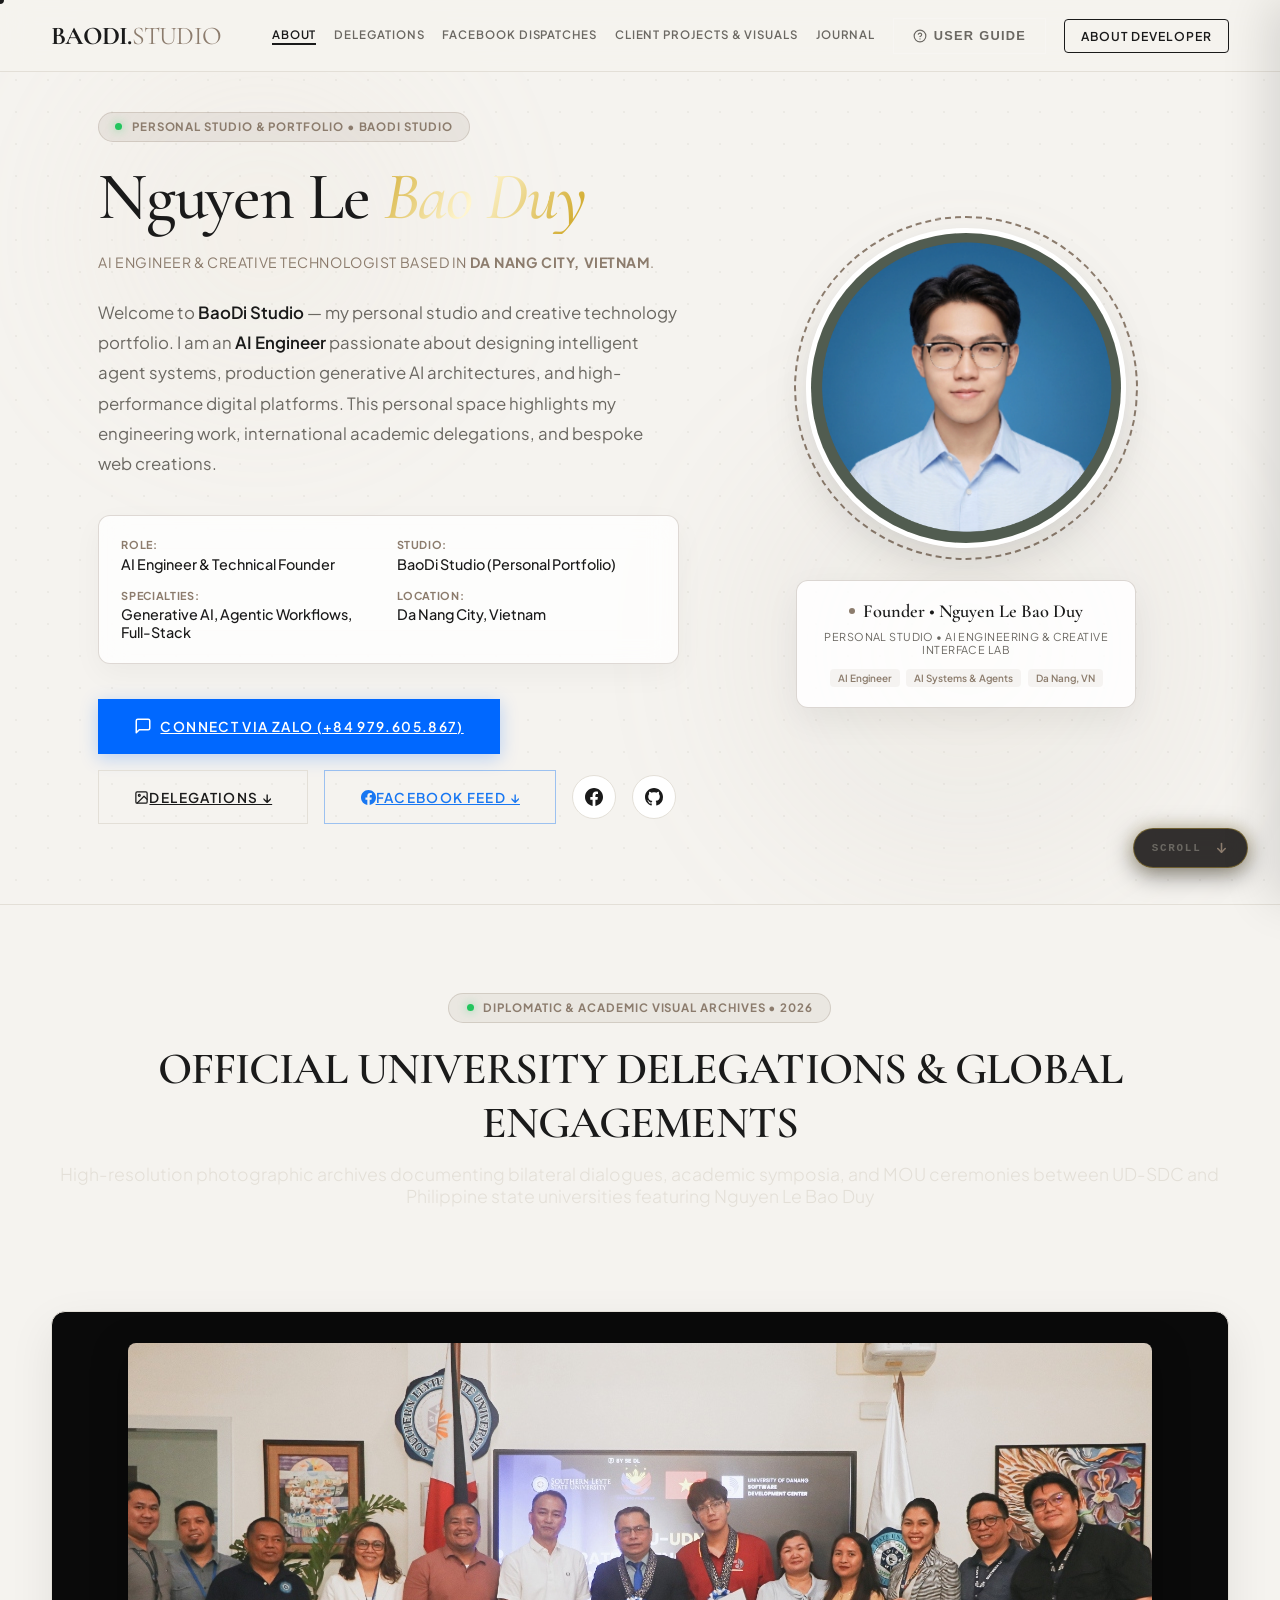
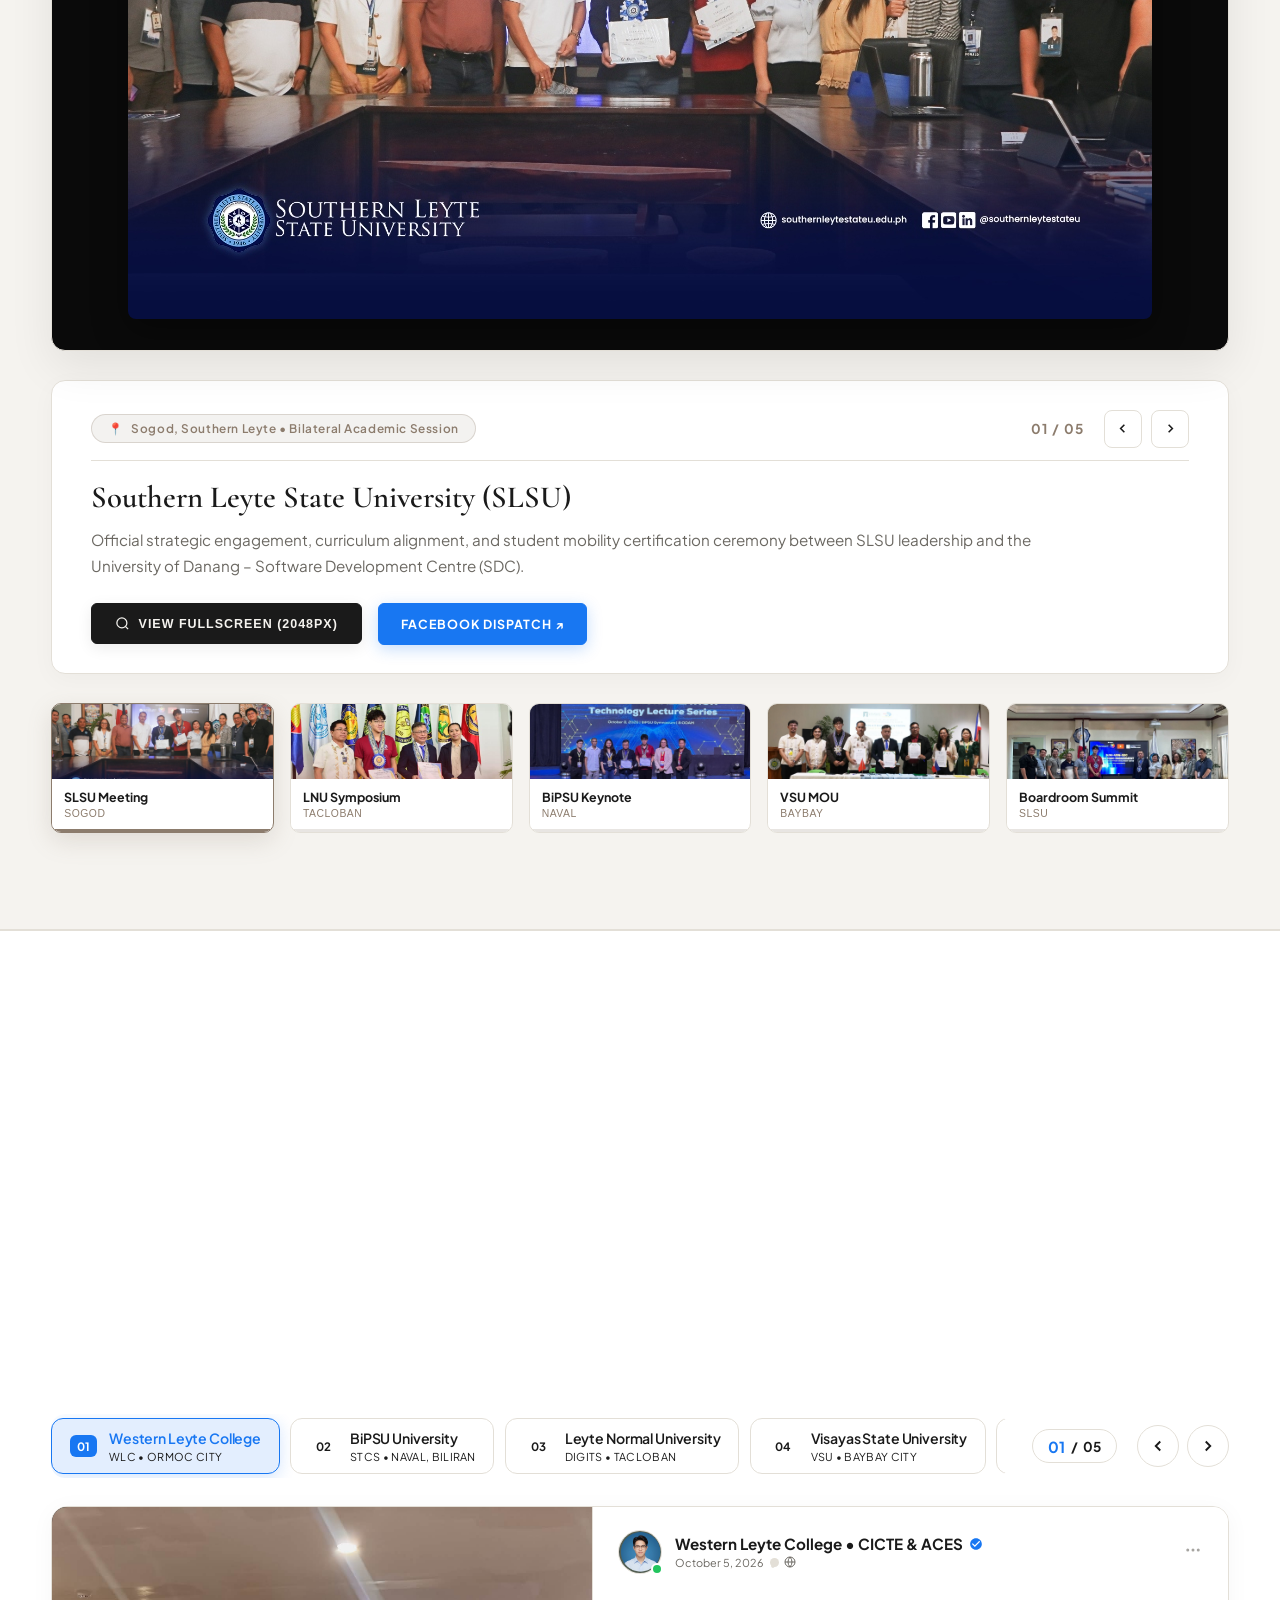
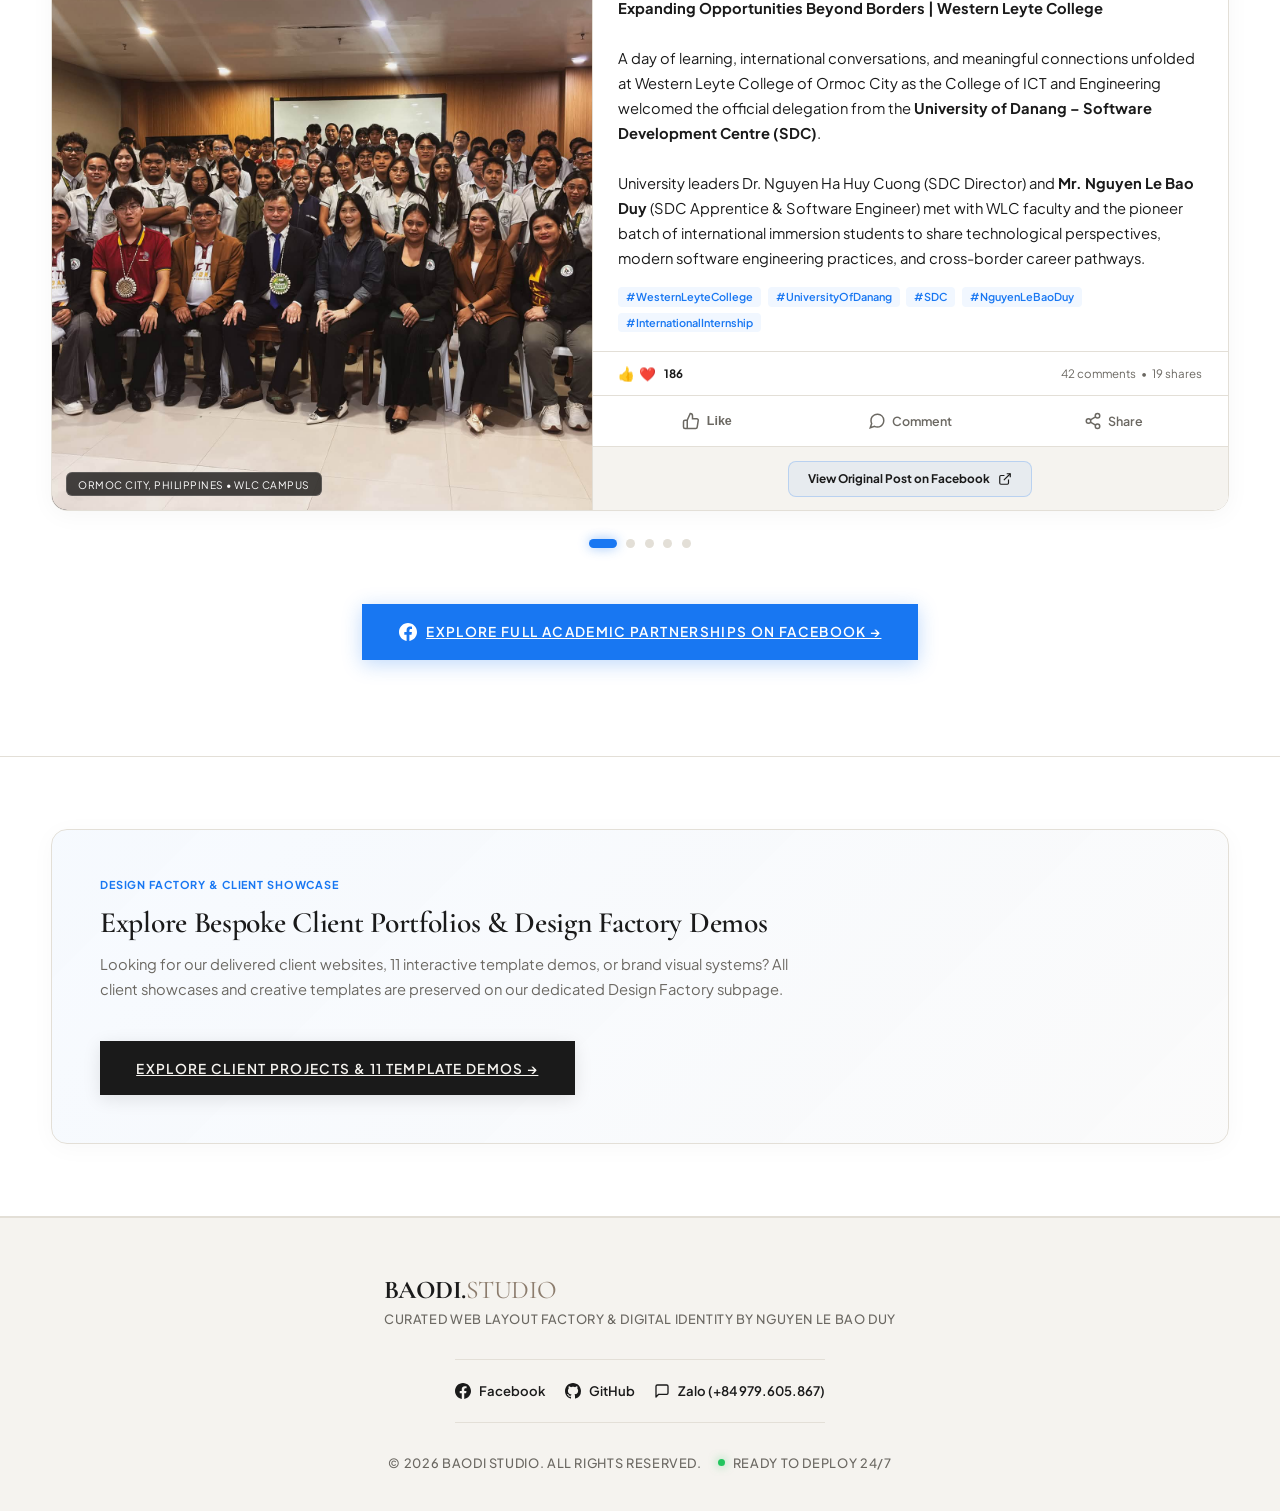
==== commit 03fd8843: "feat: implement 5 modern luxury animations (Spotlight Glow, 3D Tilt, Gold Shimmer, Badge Beam, Cinem" ====
--- a/index.html
+++ b/index.html
@@ -23,7 +23,7 @@
     <link rel="preconnect" href="https://port-fl.github.io" crossorigin>
 
     <!-- Custom CSS -->
-    <link rel="stylesheet" href="style.css?v=3.4">
+    <link rel="stylesheet" href="style.css?v=3.5">
 </head>
 <body>
     <!-- Ambient Background Light Glows -->
@@ -146,7 +146,7 @@
                         Welcome to <strong>BaoDi Studio</strong> — my personal studio and creative technology portfolio. I am an <strong>AI Engineer</strong> passionate about designing intelligent agent systems, production generative AI architectures, and high-performance digital platforms. This personal space highlights my engineering work, international academic delegations, and bespoke web creations.
                     </p>
                     
-                    <div class="founder-credentials-grid load-reveal" style="--reveal-delay: 0.5s">
+                    <div class="founder-credentials-grid load-reveal has-spotlight" style="--reveal-delay: 0.5s">
                         <div class="cred-item">
                             <span class="cred-label">Role:</span>
                             <span class="cred-val">AI Engineer & Technical Founder</span>
@@ -205,7 +205,7 @@
                         <div class="frame-border"></div>
                         <div class="frame-glow"></div>
                     </div>
-                    <div class="founder-card-meta">
+                    <div class="founder-card-meta has-spotlight">
                         <div class="meta-row">
                             <span class="meta-dot"></span>
                             <span class="meta-title">Founder • Nguyen Le Bao Duy</span>
@@ -234,7 +234,7 @@
 
             <div class="delegation-carousel-container" id="delegation-carousel-container">
                 <!-- Main Stage Viewport (100% Clean Image, No Text Overlays) -->
-                <div class="delegation-stage" id="delegation-stage">
+                <div class="delegation-stage has-spotlight" id="delegation-stage">
                     <!-- Slide 1: Southern Leyte State University (SLSU) -->
                     <div class="delegation-slide active" data-index="0" data-img="assets/hero_bg_1_slsu.jpg" data-title="Southern Leyte State University (SLSU)" data-tag="Sogod, Southern Leyte • Bilateral Academic Session" data-desc="Official strategic engagement, curriculum alignment, and student mobility certification ceremony between SLSU leadership and the University of Danang – Software Development Centre (SDC)." data-fb-url="https://www.facebook.com/100084703295303/posts/1068173542682746/">
                         <div class="slide-media-frame">
@@ -1020,7 +1020,7 @@
 
         <!-- Link to Secondary Subpage: Client Projects & Visuals -->
         <section class="templates-hub-banner-section">
-            <div class="templates-hub-banner">
+            <div class="templates-hub-banner has-spotlight">
                 <div class="hub-banner-content">
                     <span class="hub-badge">Design Factory & Client Showcase</span>
                     <h3 class="hub-title">Explore Bespoke Client Portfolios & Design Factory Demos</h3>
@@ -1289,7 +1289,7 @@
     </nav>
 
     <!-- Custom JS -->
-    <script src="script.js?v=3.4"></script>
+    <script src="script.js?v=3.5"></script>
     <!-- High-Resolution Image Lightbox Modal -->
     <div id="image-lightbox-modal" class="image-lightbox-modal" aria-hidden="true">
         <div class="lightbox-backdrop"></div>
--- a/style.css
+++ b/style.css
@@ -1924,27 +1924,27 @@
 }
 
 .glow-1 {
-    width: 450px;
-    height: 450px;
-    background: radial-gradient(circle, var(--accent-color) 0%, transparent 80%);
+    width: 480px;
+    height: 480px;
+    background: radial-gradient(circle, rgba(212, 175, 55, 0.18) 0%, transparent 80%);
     top: 5%;
     left: -100px;
     animation: float-glow-1 25s ease-in-out infinite alternate;
 }
 
 .glow-2 {
-    width: 600px;
-    height: 600px;
-    background: radial-gradient(circle, #8b5cf6 0%, transparent 85%);
+    width: 650px;
+    height: 650px;
+    background: radial-gradient(circle, rgba(184, 134, 11, 0.14) 0%, transparent 85%);
     bottom: 10%;
     right: -150px;
     animation: float-glow-2 30s ease-in-out infinite alternate;
 }
 
 .glow-3 {
-    width: 350px;
-    height: 350px;
-    background: radial-gradient(circle, #3b82f6 0%, transparent 80%);
+    width: 420px;
+    height: 420px;
+    background: radial-gradient(circle, rgba(212, 175, 55, 0.11) 0%, transparent 80%);
     top: 50%;
     left: 40%;
     animation: float-glow-3 20s ease-in-out infinite alternate;
@@ -1965,17 +1965,21 @@
     100% { transform: translate(50px, -80px) scale(1.1); }
 }
 
-/* Scroll Reveal Animation Styles */
+/* Cinematic Scroll Reveal Animation Styles (Blur & Glide) */
 .reveal-on-scroll {
     opacity: 0;
-    transform: translateY(40px);
-    transition: opacity 1.2s cubic-bezier(0.16, 1, 0.3, 1), transform 1.2s cubic-bezier(0.16, 1, 0.3, 1);
-    will-change: opacity, transform;
+    transform: translateY(32px) scale(0.985);
+    filter: blur(8px);
+    transition: opacity 0.85s cubic-bezier(0.16, 1, 0.3, 1),
+                transform 0.85s cubic-bezier(0.16, 1, 0.3, 1),
+                filter 0.85s cubic-bezier(0.16, 1, 0.3, 1);
+    will-change: opacity, transform, filter;
 }
 
 .reveal-on-scroll.revealed {
     opacity: 1;
-    transform: translateY(0);
+    transform: translateY(0) scale(1);
+    filter: blur(0);
 }
 
 /* Live Template Preview Modal */
@@ -3571,8 +3575,108 @@
 
 .founder-hero-name .accent-text {
     font-style: italic;
-    color: var(--accent-color);
     font-weight: 500;
+    background: linear-gradient(
+        120deg,
+        #d4af37 0%,
+        #fff6d1 25%,
+        #d4af37 50%,
+        #ffe89e 75%,
+        #b8860b 100%
+    );
+    background-size: 200% auto;
+    -webkit-background-clip: text;
+    -webkit-text-fill-color: transparent;
+    animation: metallicGoldSheen 7s linear infinite;
+    display: inline-block;
+}
+
+@keyframes metallicGoldSheen {
+    0% {
+        background-position: 0% 50%;
+    }
+    100% {
+        background-position: 200% 50%;
+    }
+}
+
+/* ==========================================================================
+   Luxury Badge Sweeping Sheen (Golden Border Beam)
+   ========================================================================== */
+.founder-badge,
+.gallery-badge,
+.hub-badge,
+.fb-section-badge,
+.drawer-badge {
+    position: relative;
+    overflow: hidden;
+}
+
+.founder-badge::after,
+.gallery-badge::after,
+.hub-badge::after,
+.fb-section-badge::after,
+.drawer-badge::after {
+    content: '';
+    position: absolute;
+    top: -50%;
+    left: -80%;
+    width: 50%;
+    height: 200%;
+    background: linear-gradient(
+        90deg,
+        transparent,
+        rgba(212, 175, 55, 0.35),
+        transparent
+    );
+    transform: rotate(25deg);
+    pointer-events: none;
+    animation: badgeSheenSweep 5.5s cubic-bezier(0.4, 0, 0.2, 1) infinite;
+}
+
+@keyframes badgeSheenSweep {
+    0%, 65% {
+        left: -80%;
+        opacity: 0;
+    }
+    70% {
+        opacity: 1;
+    }
+    100% {
+        left: 160%;
+        opacity: 0;
+    }
+}
+
+/* ==========================================================================
+   Modern Luxury Spotlight Card Glow
+   ========================================================================== */
+.has-spotlight {
+    position: relative;
+    overflow: hidden;
+}
+
+.has-spotlight::before {
+    content: '';
+    position: absolute;
+    top: 0;
+    left: 0;
+    right: 0;
+    bottom: 0;
+    border-radius: inherit;
+    background: radial-gradient(
+        340px circle at var(--mouse-x, -999px) var(--mouse-y, -999px),
+        rgba(212, 175, 55, 0.14),
+        transparent 70%
+    );
+    pointer-events: none;
+    opacity: 0;
+    transition: opacity 0.4s ease;
+    z-index: 1;
+}
+
+.has-spotlight:hover::before {
+    opacity: 1;
 }
 
 .founder-hero-title-sub {
@@ -3681,6 +3785,8 @@
     align-items: center;
     justify-content: center;
     position: relative;
+    transform-style: preserve-3d;
+    will-change: transform;
 }
 
 .founder-portrait-frame {
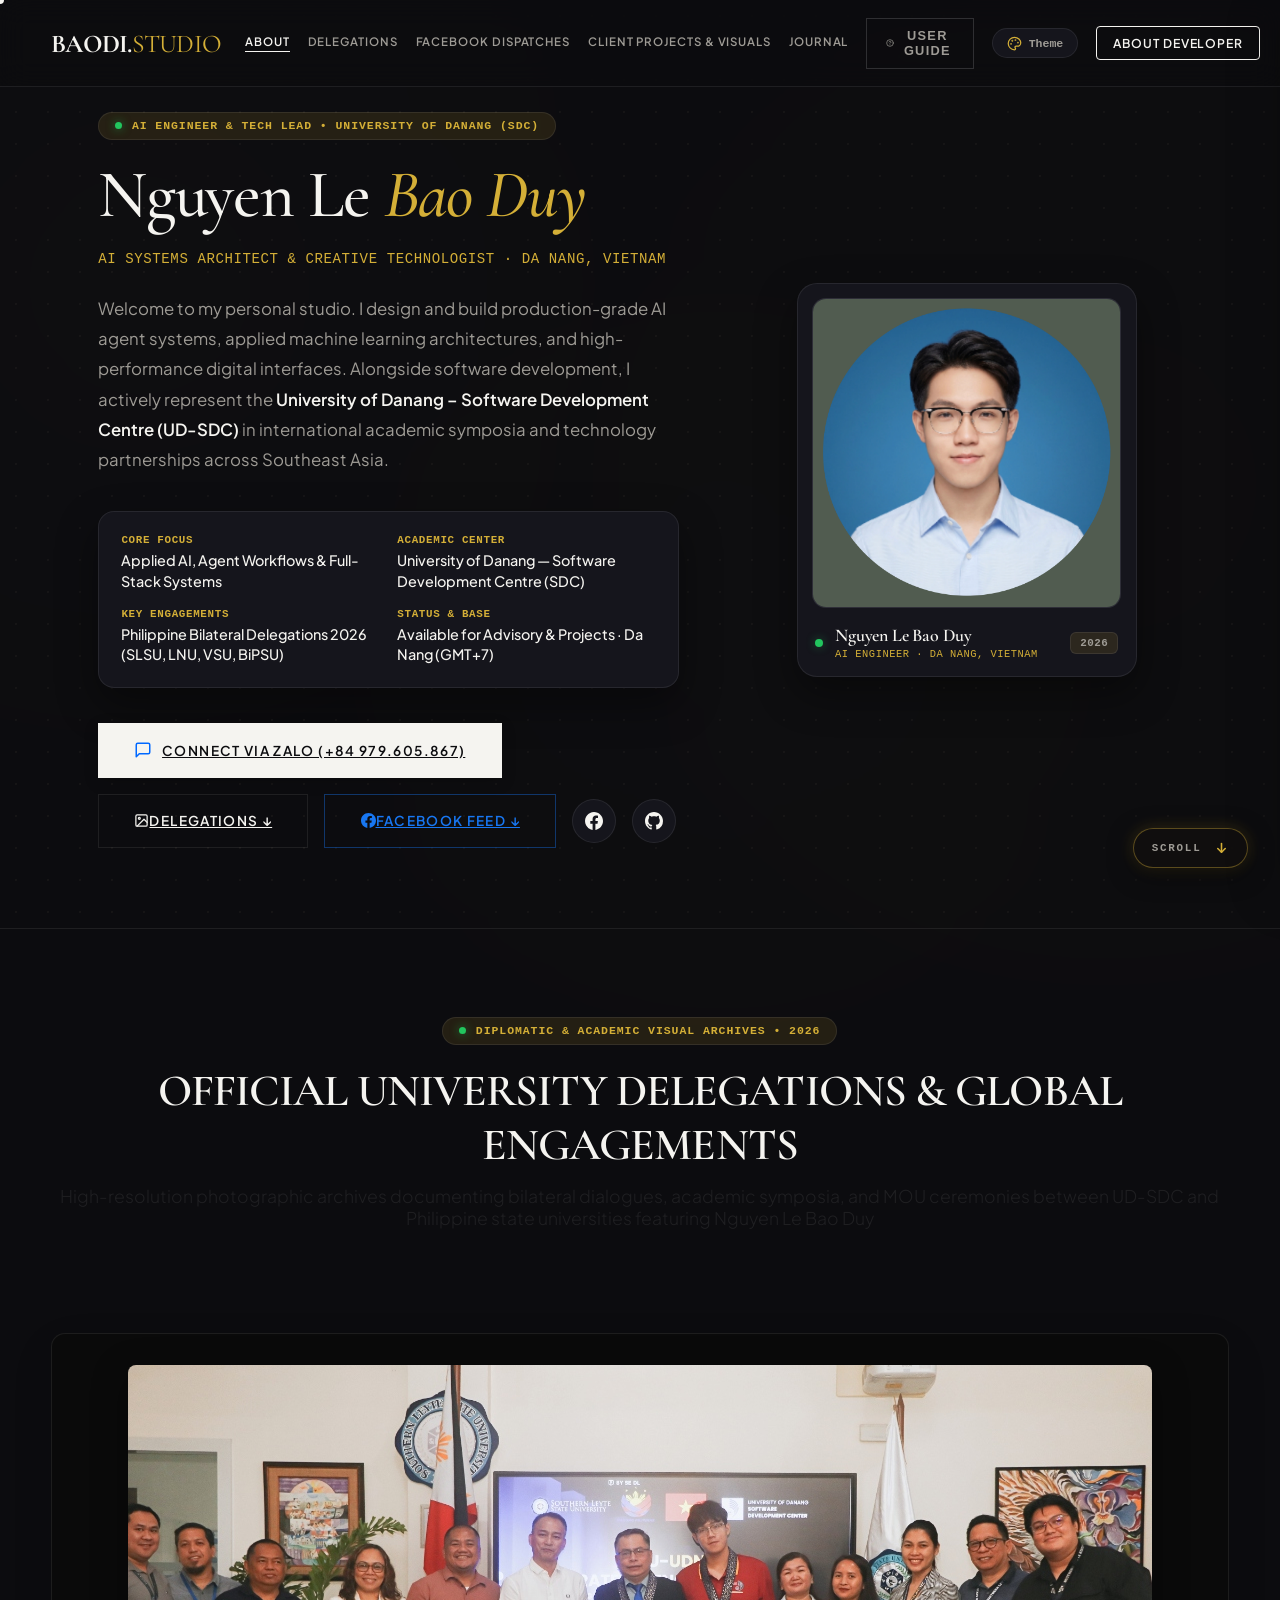
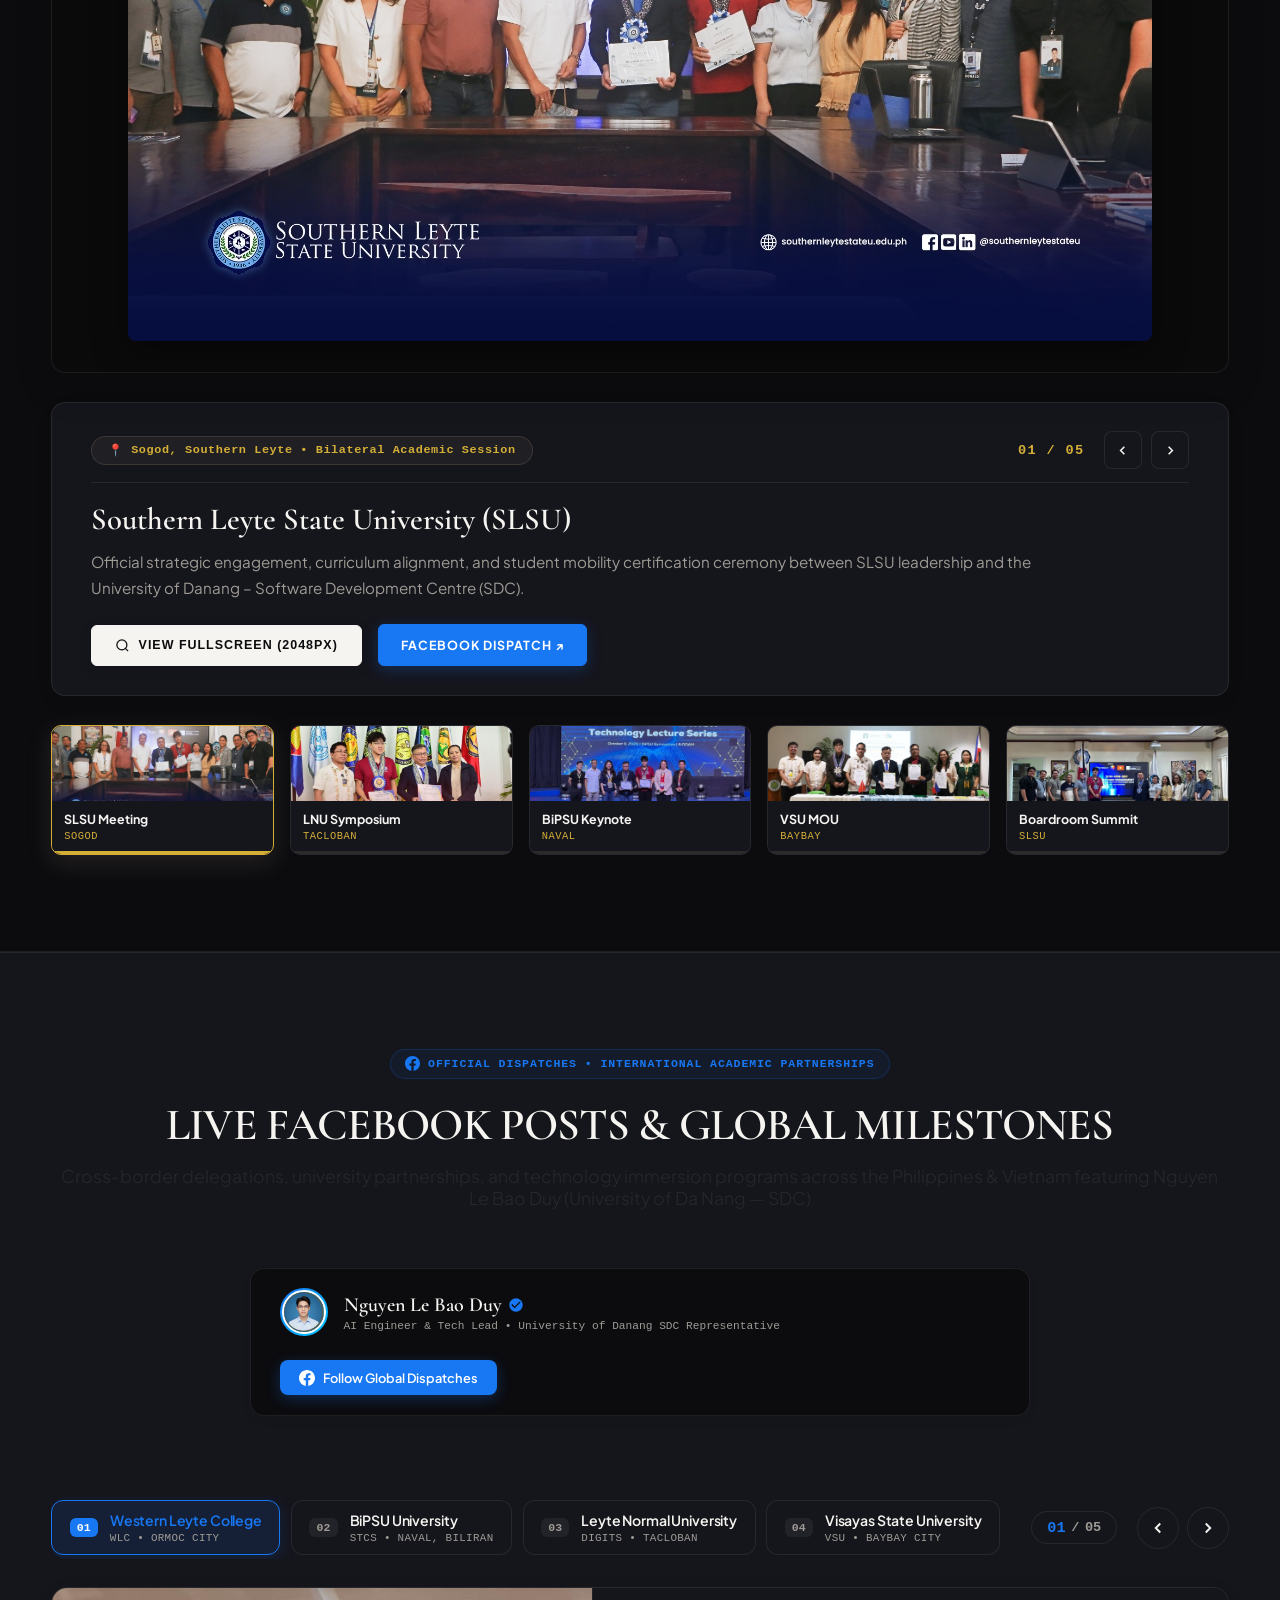
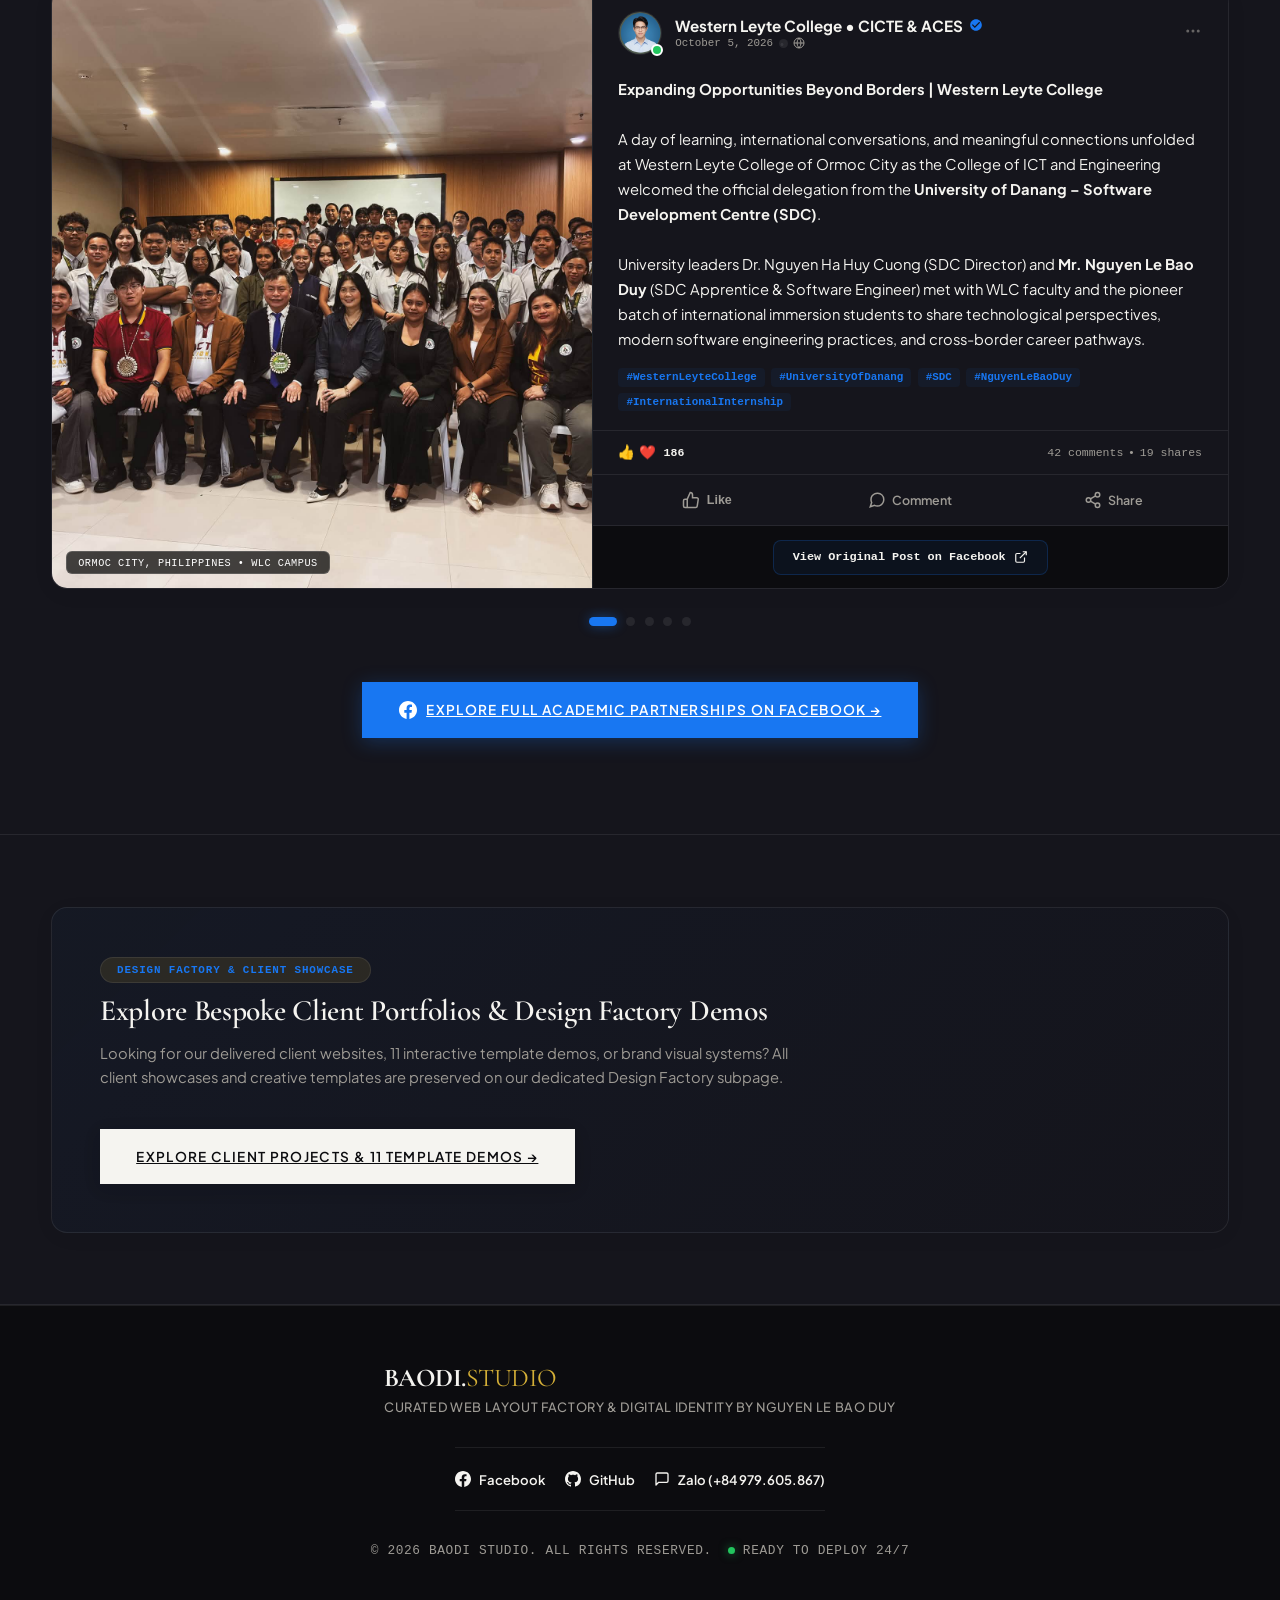
==== commit ceaaedfa: "feat: add 4-palette theme switcher, humanize copywriting, and de-AI portrait design" ====
--- a/index.html
+++ b/index.html
@@ -23,7 +23,13 @@
     <link rel="preconnect" href="https://port-fl.github.io" crossorigin>
 
     <!-- Custom CSS -->
-    <link rel="stylesheet" href="style.css?v=3.5">
+    <link rel="stylesheet" href="style.css?v=3.6">
+    <script>
+        (function() {
+            var theme = localStorage.getItem('baodi-theme') || 'obsidian';
+            document.documentElement.setAttribute('data-theme', theme);
+        })();
+    </script>
 </head>
 <body>
     <!-- Ambient Background Light Glows -->
@@ -54,9 +60,48 @@
                     </svg>
                     <span>User Guide</span>
                 </button>
+                
+                <!-- Studio Theme Palette Switcher -->
+                <div class="theme-palette-wrapper" id="theme-palette-wrapper">
+                    <button class="palette-trigger-btn" id="palette-trigger-btn" aria-label="Choose Studio Theme" aria-expanded="false" title="Switch Theme Palette">
+                        <svg viewBox="0 0 24 24" fill="none" stroke="currentColor" stroke-width="2" stroke-linecap="round" stroke-linejoin="round" width="15" height="15">
+                            <circle cx="13.5" cy="6.5" r=".5" fill="currentColor"></circle>
+                            <circle cx="17.5" cy="10.5" r=".5" fill="currentColor"></circle>
+                            <circle cx="8.5" cy="7.5" r=".5" fill="currentColor"></circle>
+                            <circle cx="6.5" cy="12.5" r=".5" fill="currentColor"></circle>
+                            <path d="M12 2C6.5 2 2 6.5 2 12s4.5 10 10 10c.926 0 1.648-.746 1.648-1.688 0-.437-.18-.835-.437-1.125-.29-.289-.438-.652-.438-1.125a1.64 1.64 0 0 1 1.668-1.668h1.996c3.051 0 5.563-2.512 5.563-5.563C22 6.5 17.5 2 12 2z"></path>
+                        </svg>
+                        <span class="palette-label">Theme</span>
+                    </button>
+                    <div class="palette-dropdown" id="palette-dropdown" role="menu">
+                        <button class="theme-option-btn" data-theme-val="obsidian" role="menuitem">
+                            <span class="theme-dot swatch-obsidian"></span>
+                            <span class="theme-name">Obsidian Gold</span>
+                        </button>
+                        <button class="theme-option-btn" data-theme-val="warm-editorial" role="menuitem">
+                            <span class="theme-dot swatch-warm"></span>
+                            <span class="theme-name">Warm Sand</span>
+                        </button>
+                        <button class="theme-option-btn" data-theme-val="cyber-slate" role="menuitem">
+                            <span class="theme-dot swatch-slate"></span>
+                            <span class="theme-name">Slate Navy</span>
+                        </button>
+                        <button class="theme-option-btn" data-theme-val="atelier-emerald" role="menuitem">
+                            <span class="theme-dot swatch-emerald"></span>
+                            <span class="theme-name">Emerald Atelier</span>
+                        </button>
+                    </div>
+                </div>
+
                 <a href="#about-developer" class="launch-nav-btn">About Developer</a>
             </div>
             <div class="nav-mobile-actions">
+                <button class="mobile-palette-btn" id="mobile-palette-btn" aria-label="Toggle Color Theme Palette" title="Change Theme Palette">
+                    <svg viewBox="0 0 24 24" fill="none" stroke="currentColor" stroke-width="2" stroke-linecap="round" stroke-linejoin="round" width="18" height="18">
+                        <circle cx="12" cy="12" r="10"></circle>
+                        <path d="M12 2a10 10 0 0 1 10 10c0 5.523-4.477 10-10 10"></path>
+                    </svg>
+                </button>
                 <button class="mobile-guide-btn" id="mobile-guide-btn" aria-label="User Guide">
                     <svg viewBox="0 0 24 24" fill="none" stroke="currentColor" stroke-width="2" stroke-linecap="round" stroke-linejoin="round">
                         <circle cx="12" cy="12" r="10"></circle>
@@ -106,6 +151,30 @@
                 <span class="drawer-link-text">Personal Journal</span>
             </a>
         </div>
+
+        <!-- Studio Color Theme Palette inside Drawer -->
+        <div class="drawer-theme-box">
+            <span class="drawer-theme-label">Theme Palette / Bảng màu</span>
+            <div class="drawer-theme-options">
+                <button class="drawer-theme-btn active" data-theme-val="obsidian">
+                    <span class="theme-dot swatch-obsidian"></span>
+                    <span class="theme-text">Obsidian</span>
+                </button>
+                <button class="drawer-theme-btn" data-theme-val="warm-editorial">
+                    <span class="theme-dot swatch-warm"></span>
+                    <span class="theme-text">Warm Sand</span>
+                </button>
+                <button class="drawer-theme-btn" data-theme-val="cyber-slate">
+                    <span class="theme-dot swatch-slate"></span>
+                    <span class="theme-text">Slate Navy</span>
+                </button>
+                <button class="drawer-theme-btn" data-theme-val="atelier-emerald">
+                    <span class="theme-dot swatch-emerald"></span>
+                    <span class="theme-text">Emerald</span>
+                </button>
+            </div>
+        </div>
+
         <div class="drawer-footer-actions">
             <button class="drawer-btn-guide" id="drawer-guide-btn">
                 <svg viewBox="0 0 24 24" fill="none" stroke="currentColor" stroke-width="2" width="16" height="16">
@@ -126,42 +195,38 @@
         <section class="hero-section founder-hero-section" id="hero-section">
             <div id="about-developer"></div>
 
-            <!-- Hero Ambient Orbs -->
-            <div class="hero-orb orb-gold"></div>
-            <div class="hero-orb orb-bronze"></div>
-
             <div class="hero-container founder-hero-container">
                 <div class="founder-hero-content">
                     <div class="founder-badge load-reveal" style="--reveal-delay: 0.1s">
                         <span class="status-indicator-dot"></span>
-                        <span>Personal Studio & Portfolio • BaoDi Studio</span>
+                        <span>AI Engineer & Tech Lead • University of Danang (SDC)</span>
                     </div>
                     <h1 class="founder-hero-name load-reveal" style="--reveal-delay: 0.2s">
                         Nguyen Le <span class="accent-text">Bao Duy</span>
                     </h1>
                     <p class="founder-hero-title-sub load-reveal" style="--reveal-delay: 0.3s">
-                        AI Engineer & Creative Technologist based in <strong>Da Nang City, Vietnam</strong>.
+                        AI Systems Architect & Creative Technologist · Da Nang, Vietnam
                     </p>
                     <p class="founder-hero-bio load-reveal" style="--reveal-delay: 0.4s">
-                        Welcome to <strong>BaoDi Studio</strong> — my personal studio and creative technology portfolio. I am an <strong>AI Engineer</strong> passionate about designing intelligent agent systems, production generative AI architectures, and high-performance digital platforms. This personal space highlights my engineering work, international academic delegations, and bespoke web creations.
+                        Welcome to my personal studio. I design and build production-grade AI agent systems, applied machine learning architectures, and high-performance digital interfaces. Alongside software development, I actively represent the <strong>University of Danang – Software Development Centre (UD-SDC)</strong> in international academic symposia and technology partnerships across Southeast Asia.
                     </p>
                     
                     <div class="founder-credentials-grid load-reveal has-spotlight" style="--reveal-delay: 0.5s">
                         <div class="cred-item">
-                            <span class="cred-label">Role:</span>
-                            <span class="cred-val">AI Engineer & Technical Founder</span>
+                            <span class="cred-label">Core Focus</span>
+                            <span class="cred-val">Applied AI, Agent Workflows & Full-Stack Systems</span>
                         </div>
                         <div class="cred-item">
-                            <span class="cred-label">Studio:</span>
-                            <span class="cred-val">BaoDi Studio (Personal Portfolio)</span>
+                            <span class="cred-label">Academic Center</span>
+                            <span class="cred-val">University of Danang — Software Development Centre (SDC)</span>
                         </div>
                         <div class="cred-item">
-                            <span class="cred-label">Specialties:</span>
-                            <span class="cred-val">Generative AI, Agentic Workflows, Full-Stack</span>
+                            <span class="cred-label">Key Engagements</span>
+                            <span class="cred-val">Philippine Bilateral Delegations 2026 (SLSU, LNU, VSU, BiPSU)</span>
                         </div>
                         <div class="cred-item">
-                            <span class="cred-label">Location:</span>
-                            <span class="cred-val">Da Nang City, Vietnam</span>
+                            <span class="cred-label">Status & Base</span>
+                            <span class="cred-val">Available for Advisory & Projects · Da Nang (GMT+7)</span>
                         </div>
                     </div>
 
@@ -200,21 +265,17 @@
                 </div>
 
                 <div class="founder-visual-card load-reveal" style="--reveal-delay: 0.3s">
-                    <div class="founder-portrait-frame">
-                        <img src="assets/baoduy_avatar.png" alt="Nguyen Le Bao Duy - Founder BaoDi Studio" loading="eager" decoding="async">
-                        <div class="frame-border"></div>
-                        <div class="frame-glow"></div>
-                    </div>
-                    <div class="founder-card-meta has-spotlight">
-                        <div class="meta-row">
-                            <span class="meta-dot"></span>
-                            <span class="meta-title">Founder • Nguyen Le Bao Duy</span>
-                        </div>
-                        <p class="meta-desc">Personal Studio • AI Engineering & Creative Interface Lab</p>
-                        <div class="meta-tags">
-                            <span class="founder-tag">AI Engineer</span>
-                            <span class="founder-tag">AI Systems & Agents</span>
-                            <span class="founder-tag">Da Nang, VN</span>
+                    <div class="founder-portrait-card">
+                        <div class="portrait-image-wrapper">
+                            <img src="assets/baoduy_avatar.png" alt="Nguyen Le Bao Duy - AI Engineer & Founder" loading="eager" decoding="async">
+                        </div>
+                        <div class="portrait-caption-bar">
+                            <div class="portrait-status-dot"></div>
+                            <div class="portrait-caption-info">
+                                <span class="portrait-name">Nguyen Le Bao Duy</span>
+                                <span class="portrait-role">AI Engineer · Da Nang, Vietnam</span>
+                            </div>
+                            <span class="portrait-stamp">2026</span>
                         </div>
                     </div>
                 </div>
@@ -1289,7 +1350,7 @@
     </nav>
 
     <!-- Custom JS -->
-    <script src="script.js?v=3.5"></script>
+    <script src="script.js?v=3.6"></script>
     <!-- High-Resolution Image Lightbox Modal -->
     <div id="image-lightbox-modal" class="image-lightbox-modal" aria-hidden="true">
         <div class="lightbox-backdrop"></div>
--- a/style.css
+++ b/style.css
@@ -3,21 +3,101 @@
    Theme: Minimalist Design Lab / Warm Editorial
    ========================================================================== */
 
-/* Design Tokens */
-:root {
-    --bg-color: #F5F3EF;        /* Warm Sand / Paper */
-    --bg-card: #FFFFFF;         /* Pure White */
-    --text-color: #1A1A1A;      /* Charcoal Black */
-    --text-muted: #6B6862;      /* Earthy Slate Muted */
-    --accent-color: #8C7C6D;    /* Neutral Bronze */
-    --border-color: #E3DFD7;    /* Delicate Paper Border */
-    --border-hover: #1A1A1A;    /* Sharp Contrast Border */
-    
+/* Design Tokens & Studio Color Palettes */
+:root,
+html[data-theme="obsidian"] {
+    /* Palette 1: Studio Obsidian (Deep Charcoal & Gold) */
+    --bg-color: #0c0c0f;
+    --bg-card: #15151c;
+    --bg-card-subtle: #1c1c26;
+    --header-bg: rgba(12, 12, 15, 0.92);
+    --text-color: #f5f4f0;
+    --text-muted: #9e9b95;
+    --text-primary: #f5f4f0;
+    --text-secondary: #9e9b95;
+    --accent-color: #d4af37;
+    --accent-hover: #f1cf68;
+    --accent-subtle: rgba(212, 175, 55, 0.12);
+    --border-color: rgba(255, 255, 255, 0.08);
+    --border-hover: rgba(212, 175, 55, 0.45);
+    --ambient-1: rgba(212, 175, 55, 0.12);
+    --ambient-2: rgba(184, 134, 11, 0.08);
+    --ambient-3: rgba(212, 175, 55, 0.06);
+    --card-shadow: 0 16px 40px rgba(0, 0, 0, 0.4);
+    --card-shadow-hover: 0 24px 60px rgba(0, 0, 0, 0.55);
+
     --font-heading: 'Cormorant Garamond', Georgia, serif;
     --font-body: 'Plus Jakarta Sans', sans-serif;
-    
-    --transition-smooth: all 0.5s cubic-bezier(0.16, 1, 0.3, 1);
-    --transition-fast: all 0.25s cubic-bezier(0.16, 1, 0.3, 1);
+    --font-mono: 'Space Mono', monospace, ui-monospace, Menlo, Consolas;
+
+    --transition-smooth: all 0.45s cubic-bezier(0.16, 1, 0.3, 1);
+    --transition-fast: all 0.22s cubic-bezier(0.16, 1, 0.3, 1);
+}
+
+/* Palette 2: Warm Editorial (Warm Linen Paper & Bronze) */
+html[data-theme="warm-editorial"] {
+    --bg-color: #f6f3ec;
+    --bg-card: #ffffff;
+    --bg-card-subtle: #ede8df;
+    --header-bg: rgba(246, 243, 236, 0.94);
+    --text-color: #1a1917;
+    --text-muted: #6b6862;
+    --text-primary: #1a1917;
+    --text-secondary: #6b6862;
+    --accent-color: #8c7c6d;
+    --accent-hover: #6e5f52;
+    --accent-subtle: rgba(140, 124, 109, 0.12);
+    --border-color: #e2ddd3;
+    --border-hover: #1a1917;
+    --ambient-1: rgba(140, 124, 109, 0.12);
+    --ambient-2: rgba(190, 170, 150, 0.1);
+    --ambient-3: rgba(140, 124, 109, 0.06);
+    --card-shadow: 0 12px 35px rgba(0, 0, 0, 0.04);
+    --card-shadow-hover: 0 20px 50px rgba(0, 0, 0, 0.08);
+}
+
+/* Palette 3: Cyber Slate (Deep Oceanic Navy & Sky Blue) */
+html[data-theme="cyber-slate"] {
+    --bg-color: #090e17;
+    --bg-card: #101726;
+    --bg-card-subtle: #172238;
+    --header-bg: rgba(9, 14, 23, 0.92);
+    --text-color: #f8fafc;
+    --text-muted: #94a3b8;
+    --text-primary: #f8fafc;
+    --text-secondary: #94a3b8;
+    --accent-color: #38bdf8;
+    --accent-hover: #7dd3fc;
+    --accent-subtle: rgba(56, 189, 248, 0.12);
+    --border-color: rgba(255, 255, 255, 0.08);
+    --border-hover: rgba(56, 189, 248, 0.45);
+    --ambient-1: rgba(56, 189, 248, 0.12);
+    --ambient-2: rgba(30, 58, 138, 0.15);
+    --ambient-3: rgba(56, 189, 248, 0.06);
+    --card-shadow: 0 16px 40px rgba(0, 0, 0, 0.45);
+    --card-shadow-hover: 0 24px 60px rgba(0, 0, 0, 0.6);
+}
+
+/* Palette 4: Atelier Emerald (Forest Noir & Mint Sage) */
+html[data-theme="atelier-emerald"] {
+    --bg-color: #07100c;
+    --bg-card: #0e1e17;
+    --bg-card-subtle: #152c22;
+    --header-bg: rgba(7, 16, 12, 0.92);
+    --text-color: #ecfdf5;
+    --text-muted: #86a898;
+    --text-primary: #ecfdf5;
+    --text-secondary: #86a898;
+    --accent-color: #10b981;
+    --accent-hover: #34d399;
+    --accent-subtle: rgba(16, 185, 129, 0.12);
+    --border-color: rgba(255, 255, 255, 0.08);
+    --border-hover: rgba(16, 185, 129, 0.45);
+    --ambient-1: rgba(16, 185, 129, 0.12);
+    --ambient-2: rgba(6, 78, 59, 0.15);
+    --ambient-3: rgba(16, 185, 129, 0.06);
+    --card-shadow: 0 16px 40px rgba(0, 0, 0, 0.45);
+    --card-shadow-hover: 0 24px 60px rgba(0, 0, 0, 0.6);
 }
 
 
@@ -97,9 +177,10 @@
     width: 100%;
     z-index: 1000;
     border-bottom: 1px solid var(--border-color);
-    background-color: rgba(245, 243, 239, 0.94);
+    background-color: var(--header-bg);
     backdrop-filter: blur(14px);
-    transition: transform 0.3s ease, background-color 0.3s ease;
+    -webkit-backdrop-filter: blur(14px);
+    transition: background-color 0.4s ease, border-color 0.4s ease, transform 0.3s ease;
 }
 
 .nav-container {
@@ -1919,14 +2000,20 @@
     filter: blur(140px);
     z-index: 0;
     pointer-events: none;
-    opacity: 0.06;
+    opacity: 0.18;
     mix-blend-mode: screen;
+    transition: opacity 0.5s ease;
+}
+
+html[data-theme="warm-editorial"] .ambient-glow {
+    mix-blend-mode: multiply;
+    opacity: 0.12;
 }
 
 .glow-1 {
     width: 480px;
     height: 480px;
-    background: radial-gradient(circle, rgba(212, 175, 55, 0.18) 0%, transparent 80%);
+    background: radial-gradient(circle, var(--ambient-1) 0%, transparent 80%);
     top: 5%;
     left: -100px;
     animation: float-glow-1 25s ease-in-out infinite alternate;
@@ -1935,7 +2022,7 @@
 .glow-2 {
     width: 650px;
     height: 650px;
-    background: radial-gradient(circle, rgba(184, 134, 11, 0.14) 0%, transparent 85%);
+    background: radial-gradient(circle, var(--ambient-2) 0%, transparent 85%);
     bottom: 10%;
     right: -150px;
     animation: float-glow-2 30s ease-in-out infinite alternate;
@@ -1944,7 +2031,7 @@
 .glow-3 {
     width: 420px;
     height: 420px;
-    background: radial-gradient(circle, rgba(212, 175, 55, 0.11) 0%, transparent 80%);
+    background: radial-gradient(circle, var(--ambient-3) 0%, transparent 80%);
     top: 50%;
     left: 40%;
     animation: float-glow-3 20s ease-in-out infinite alternate;
@@ -3576,76 +3663,33 @@
 .founder-hero-name .accent-text {
     font-style: italic;
     font-weight: 500;
-    background: linear-gradient(
-        120deg,
-        #d4af37 0%,
-        #fff6d1 25%,
-        #d4af37 50%,
-        #ffe89e 75%,
-        #b8860b 100%
-    );
-    background-size: 200% auto;
-    -webkit-background-clip: text;
-    -webkit-text-fill-color: transparent;
-    animation: metallicGoldSheen 7s linear infinite;
+    color: var(--accent-color);
+    transition: color 0.4s ease;
     display: inline-block;
 }
 
-@keyframes metallicGoldSheen {
-    0% {
-        background-position: 0% 50%;
-    }
-    100% {
-        background-position: 200% 50%;
-    }
-}
-
 /* ==========================================================================
-   Luxury Badge Sweeping Sheen (Golden Border Beam)
+   Luxury Badge Styling
    ========================================================================== */
 .founder-badge,
 .gallery-badge,
 .hub-badge,
 .fb-section-badge,
 .drawer-badge {
-    position: relative;
-    overflow: hidden;
-}
-
-.founder-badge::after,
-.gallery-badge::after,
-.hub-badge::after,
-.fb-section-badge::after,
-.drawer-badge::after {
-    content: '';
-    position: absolute;
-    top: -50%;
-    left: -80%;
-    width: 50%;
-    height: 200%;
-    background: linear-gradient(
-        90deg,
-        transparent,
-        rgba(212, 175, 55, 0.35),
-        transparent
-    );
-    transform: rotate(25deg);
-    pointer-events: none;
-    animation: badgeSheenSweep 5.5s cubic-bezier(0.4, 0, 0.2, 1) infinite;
-}
-
-@keyframes badgeSheenSweep {
-    0%, 65% {
-        left: -80%;
-        opacity: 0;
-    }
-    70% {
-        opacity: 1;
-    }
-    100% {
-        left: 160%;
-        opacity: 0;
-    }
+    display: inline-flex;
+    align-items: center;
+    gap: 0.6rem;
+    padding: 0.4rem 1rem;
+    border-radius: 999px;
+    background-color: var(--accent-subtle);
+    border: 1px solid var(--border-color);
+    font-family: var(--font-mono);
+    font-size: 0.72rem;
+    text-transform: uppercase;
+    letter-spacing: 0.08em;
+    font-weight: 600;
+    color: var(--accent-color);
+    transition: var(--transition-fast);
 }
 
 /* ==========================================================================
@@ -3666,7 +3710,7 @@
     border-radius: inherit;
     background: radial-gradient(
         340px circle at var(--mouse-x, -999px) var(--mouse-y, -999px),
-        rgba(212, 175, 55, 0.14),
+        var(--accent-subtle),
         transparent 70%
     );
     pointer-events: none;
@@ -3704,20 +3748,21 @@
 .founder-credentials-grid {
     display: grid;
     grid-template-columns: repeat(2, 1fr);
-    gap: 1rem;
-    background-color: rgba(255, 255, 255, 0.78);
-    border: 1px solid rgba(140, 124, 109, 0.28);
-    border-radius: 12px;
+    gap: 1.1rem;
+    background-color: var(--bg-card);
+    border: 1px solid var(--border-color);
+    border-radius: 16px;
     padding: 1.4rem;
     backdrop-filter: blur(14px);
     -webkit-backdrop-filter: blur(14px);
-    box-shadow: 0 10px 30px rgba(0, 0, 0, 0.04);
+    box-shadow: var(--card-shadow);
+    transition: border-color 0.3s ease, background-color 0.4s ease, box-shadow 0.4s ease;
 }
 
 .cred-item {
     display: flex;
     flex-direction: column;
-    gap: 0.2rem;
+    gap: 0.25rem;
 }
 
 .cred-label {
@@ -3733,6 +3778,7 @@
     font-size: 0.9rem;
     color: var(--text-color);
     font-weight: 500;
+    line-height: 1.4;
 }
 
 .founder-hero-actions {
@@ -3744,19 +3790,33 @@
 }
 
 .zalo-btn {
-    background-color: #0068FF !important;
-    border-color: #0068FF !important;
-    color: #ffffff !important;
-    box-shadow: 0 4px 18px rgba(0, 104, 255, 0.25);
+    background: var(--text-color) !important;
+    border: 1px solid var(--text-color) !important;
+    color: var(--bg-color) !important;
+    box-shadow: 0 4px 14px rgba(0, 0, 0, 0.15);
     display: inline-flex;
     align-items: center;
-    gap: 0.5rem;
+    gap: 0.6rem;
+    font-weight: 600;
+    transition: var(--transition-fast);
+}
+
+.zalo-btn svg {
+    color: #0068FF;
+    transition: transform 0.2s ease, color 0.2s ease;
 }
 
 .zalo-btn:hover {
-    background-color: #0056D6 !important;
+    background-color: transparent !important;
+    border-color: var(--accent-color) !important;
+    color: var(--accent-color) !important;
     transform: translateY(-2px);
-    box-shadow: 0 8px 25px rgba(0, 104, 255, 0.35);
+    box-shadow: 0 8px 24px rgba(0, 0, 0, 0.25);
+}
+
+.zalo-btn:hover svg {
+    transform: scale(1.1);
+    color: var(--accent-color);
 }
 
 .social-icon-btn {
@@ -3773,110 +3833,114 @@
 }
 
 .social-icon-btn:hover {
-    border-color: var(--text-color);
+    border-color: var(--accent-color);
     color: var(--accent-color);
     transform: translateY(-2px);
 }
 
-/* Founder Visual Presentation Card */
+/* ==========================================================================
+   Founder Portrait Card (Editorial Architectural Frame)
+   ========================================================================== */
 .founder-visual-card {
     display: flex;
     flex-direction: column;
     align-items: center;
     justify-content: center;
     position: relative;
-    transform-style: preserve-3d;
-    will-change: transform;
-}
-
-.founder-portrait-frame {
+    perspective: 1000px;
+}
+
+.founder-portrait-card {
     position: relative;
-    width: 320px;
-    height: 320px;
-    border-radius: 50%;
-    display: flex;
-    align-items: center;
-    justify-content: center;
-    margin-bottom: 2rem;
-}
-
-.founder-portrait-frame img {
+    width: min(340px, 92vw);
+    background-color: var(--bg-card);
+    border: 1px solid var(--border-color);
+    border-radius: 20px;
+    padding: 0.9rem;
+    box-shadow: var(--card-shadow);
+    transition: transform 0.4s cubic-bezier(0.16, 1, 0.3, 1), box-shadow 0.4s ease, border-color 0.3s ease, background-color 0.4s ease;
+    cursor: default;
+}
+
+.founder-portrait-card:hover {
+    box-shadow: var(--card-shadow-hover);
+    border-color: var(--border-hover);
+}
+
+.portrait-image-wrapper {
+    width: 100%;
+    aspect-ratio: 1 / 1;
+    border-radius: 14px;
+    overflow: hidden;
+    background-color: var(--bg-card-subtle);
+    border: 1px solid var(--border-color);
+    position: relative;
+}
+
+.portrait-image-wrapper img {
     width: 100%;
     height: 100%;
     object-fit: cover;
+    object-position: center top;
+    display: block;
+    transition: transform 0.6s cubic-bezier(0.16, 1, 0.3, 1);
+}
+
+.founder-portrait-card:hover .portrait-image-wrapper img {
+    transform: scale(1.025);
+}
+
+.portrait-caption-bar {
+    display: flex;
+    align-items: center;
+    gap: 0.75rem;
+    margin-top: 0.85rem;
+    padding: 0.25rem 0.2rem 0.1rem;
+}
+
+.portrait-status-dot {
+    width: 8px;
+    height: 8px;
     border-radius: 50%;
-    border: 5px solid var(--bg-card);
-    box-shadow: 0 20px 45px rgba(0, 0, 0, 0.1);
-    position: relative;
-    z-index: 2;
-    transition: transform 0.5s ease;
-}
-
-.founder-portrait-frame:hover img {
-    transform: scale(1.03);
-}
-
-.founder-portrait-frame .frame-border {
-    position: absolute;
-    top: -12px;
-    left: -12px;
-    right: -12px;
-    bottom: -12px;
-    border-radius: 50%;
-    border: 2px dashed var(--accent-color);
-    z-index: 1;
-    animation: rotate-dashed 40s linear infinite;
-}
-
-.founder-portrait-frame .frame-glow {
-    position: absolute;
-    top: 15px;
-    left: 15px;
-    right: 15px;
-    bottom: 15px;
-    border-radius: 50%;
-    background: radial-gradient(circle, rgba(140, 124, 109, 0.35) 0%, transparent 70%);
-    filter: blur(40px);
-    z-index: 0;
-}
-
-.founder-card-meta {
-    background-color: rgba(255, 255, 255, 0.88);
-    border: 1px solid rgba(140, 124, 109, 0.3);
-    border-radius: 12px;
-    padding: 1.2rem 1.6rem;
-    box-shadow: 0 12px 35px rgba(0, 0, 0, 0.06);
-    backdrop-filter: blur(14px);
-    -webkit-backdrop-filter: blur(14px);
-    text-align: center;
+    background-color: #22c55e;
+    box-shadow: 0 0 10px rgba(34, 197, 94, 0.4);
+    flex-shrink: 0;
+}
+
+.portrait-caption-info {
     display: flex;
     flex-direction: column;
-    align-items: center;
-    gap: 0.5rem;
-    max-width: 340px;
-    width: 100%;
-    position: relative;
-    z-index: 3;
-}
-
-.meta-row {
-    display: flex;
-    align-items: center;
-    gap: 0.5rem;
-}
-
-.meta-dot {
-    width: 6px;
-    height: 6px;
-    border-radius: 50%;
-    background-color: var(--accent-color);
-}
-
-.meta-title {
+    gap: 0.15rem;
+    flex-grow: 1;
+}
+
+.portrait-name {
     font-family: var(--font-heading);
-    font-size: 1.15rem;
+    font-size: 1.12rem;
     font-weight: 600;
     color: var(--text-color);
+    line-height: 1.15;
+    letter-spacing: -0.01em;
+}
+
+.portrait-role {
+    font-family: var(--font-mono);
+    font-size: 0.65rem;
+    text-transform: uppercase;
+    letter-spacing: 0.05em;
+    color: var(--accent-color);
+}
+
+.portrait-stamp {
+    font-family: var(--font-mono);
+    font-size: 0.68rem;
+    font-weight: 700;
+    color: var(--text-muted);
+    padding: 0.25rem 0.55rem;
+    border-radius: 6px;
+    background: var(--accent-subtle);
+    border: 1px solid var(--border-color);
+    letter-spacing: 0.04em;
 }
 
 .meta-desc {
@@ -5390,9 +5454,9 @@
 }
 
 @media (max-width: 580px) {
-    .founder-portrait-frame {
-        width: min(250px, 70vw);
-        height: min(250px, 70vw);
+    .founder-portrait-card {
+        width: 100%;
+        max-width: 310px;
     }
 
     .founder-credentials-grid {
@@ -5421,6 +5485,196 @@
     }
 }
 
-
-
-
+/* ==========================================================================
+   Studio Theme Palette Switcher & Options
+   ========================================================================== */
+.theme-palette-wrapper {
+    position: relative;
+    display: inline-flex;
+    align-items: center;
+}
+
+.palette-trigger-btn {
+    display: inline-flex;
+    align-items: center;
+    gap: 0.45rem;
+    padding: 0.42rem 0.85rem;
+    background: var(--bg-card);
+    border: 1px solid var(--border-color);
+    border-radius: 999px;
+    color: var(--text-muted);
+    font-family: var(--font-mono);
+    font-size: 0.72rem;
+    font-weight: 600;
+    cursor: pointer;
+    transition: var(--transition-fast);
+}
+
+.palette-trigger-btn:hover,
+.palette-trigger-btn.active {
+    color: var(--text-color);
+    border-color: var(--accent-color);
+}
+
+.palette-trigger-btn svg {
+    color: var(--accent-color);
+}
+
+.palette-dropdown {
+    position: absolute;
+    top: calc(100% + 10px);
+    right: 0;
+    min-width: 185px;
+    background: var(--bg-card);
+    border: 1px solid var(--border-color);
+    border-radius: 14px;
+    padding: 0.5rem;
+    box-shadow: var(--card-shadow);
+    display: none;
+    flex-direction: column;
+    gap: 0.3rem;
+    z-index: 1001;
+    backdrop-filter: blur(14px);
+    -webkit-backdrop-filter: blur(14px);
+    animation: dropdownFadeIn 0.2s cubic-bezier(0.16, 1, 0.3, 1);
+}
+
+.palette-dropdown.show {
+    display: flex;
+}
+
+@keyframes dropdownFadeIn {
+    from { opacity: 0; transform: translateY(-6px); }
+    to { opacity: 1; transform: translateY(0); }
+}
+
+.theme-option-btn {
+    display: flex;
+    align-items: center;
+    gap: 0.65rem;
+    padding: 0.55rem 0.75rem;
+    border-radius: 8px;
+    background: transparent;
+    border: 1px solid transparent;
+    color: var(--text-color);
+    font-family: var(--font-body);
+    font-size: 0.8rem;
+    font-weight: 500;
+    cursor: pointer;
+    text-align: left;
+    transition: var(--transition-fast);
+    width: 100%;
+}
+
+.theme-option-btn:hover {
+    background: var(--accent-subtle);
+    color: var(--text-color);
+}
+
+.theme-option-btn.active {
+    background: var(--accent-subtle);
+    border-color: var(--border-color);
+    font-weight: 600;
+}
+
+.theme-option-btn.active .theme-name {
+    color: var(--accent-color);
+}
+
+.theme-dot {
+    width: 14px;
+    height: 14px;
+    border-radius: 50%;
+    display: inline-block;
+    flex-shrink: 0;
+    position: relative;
+    border: 1.5px solid rgba(255, 255, 255, 0.2);
+}
+
+.swatch-obsidian {
+    background: linear-gradient(135deg, #0c0c0f 50%, #d4af37 50%);
+}
+
+.swatch-warm {
+    background: linear-gradient(135deg, #f6f3ec 50%, #8c7c6d 50%);
+    border-color: rgba(0, 0, 0, 0.2) !important;
+}
+
+.swatch-slate {
+    background: linear-gradient(135deg, #090e17 50%, #38bdf8 50%);
+}
+
+.swatch-emerald {
+    background: linear-gradient(135deg, #07100c 50%, #10b981 50%);
+}
+
+/* Mobile Header Palette Action Button */
+.mobile-palette-btn {
+    width: 38px;
+    height: 38px;
+    display: inline-flex;
+    align-items: center;
+    justify-content: center;
+    background: var(--bg-card);
+    border: 1px solid var(--border-color);
+    border-radius: 50%;
+    color: var(--accent-color);
+    cursor: pointer;
+    transition: var(--transition-fast);
+}
+
+.mobile-palette-btn:hover {
+    border-color: var(--accent-color);
+    transform: scale(1.05);
+}
+
+/* Drawer Theme Section */
+.drawer-theme-box {
+    padding: 1.2rem 1.4rem;
+    border-top: 1px solid var(--border-color);
+    border-bottom: 1px solid var(--border-color);
+    display: flex;
+    flex-direction: column;
+    gap: 0.75rem;
+    background: var(--bg-card-subtle);
+}
+
+.drawer-theme-label {
+    font-family: var(--font-mono);
+    font-size: 0.68rem;
+    text-transform: uppercase;
+    letter-spacing: 0.08em;
+    color: var(--text-muted);
+    font-weight: 700;
+}
+
+.drawer-theme-options {
+    display: grid;
+    grid-template-columns: repeat(2, 1fr);
+    gap: 0.5rem;
+}
+
+.drawer-theme-btn {
+    display: flex;
+    align-items: center;
+    gap: 0.5rem;
+    padding: 0.55rem 0.75rem;
+    border-radius: 8px;
+    background: var(--bg-card);
+    border: 1px solid var(--border-color);
+    color: var(--text-color);
+    font-size: 0.78rem;
+    font-weight: 500;
+    cursor: pointer;
+    transition: var(--transition-fast);
+}
+
+.drawer-theme-btn.active {
+    border-color: var(--accent-color);
+    background: var(--accent-subtle);
+    font-weight: 600;
+}
+
+
+
+
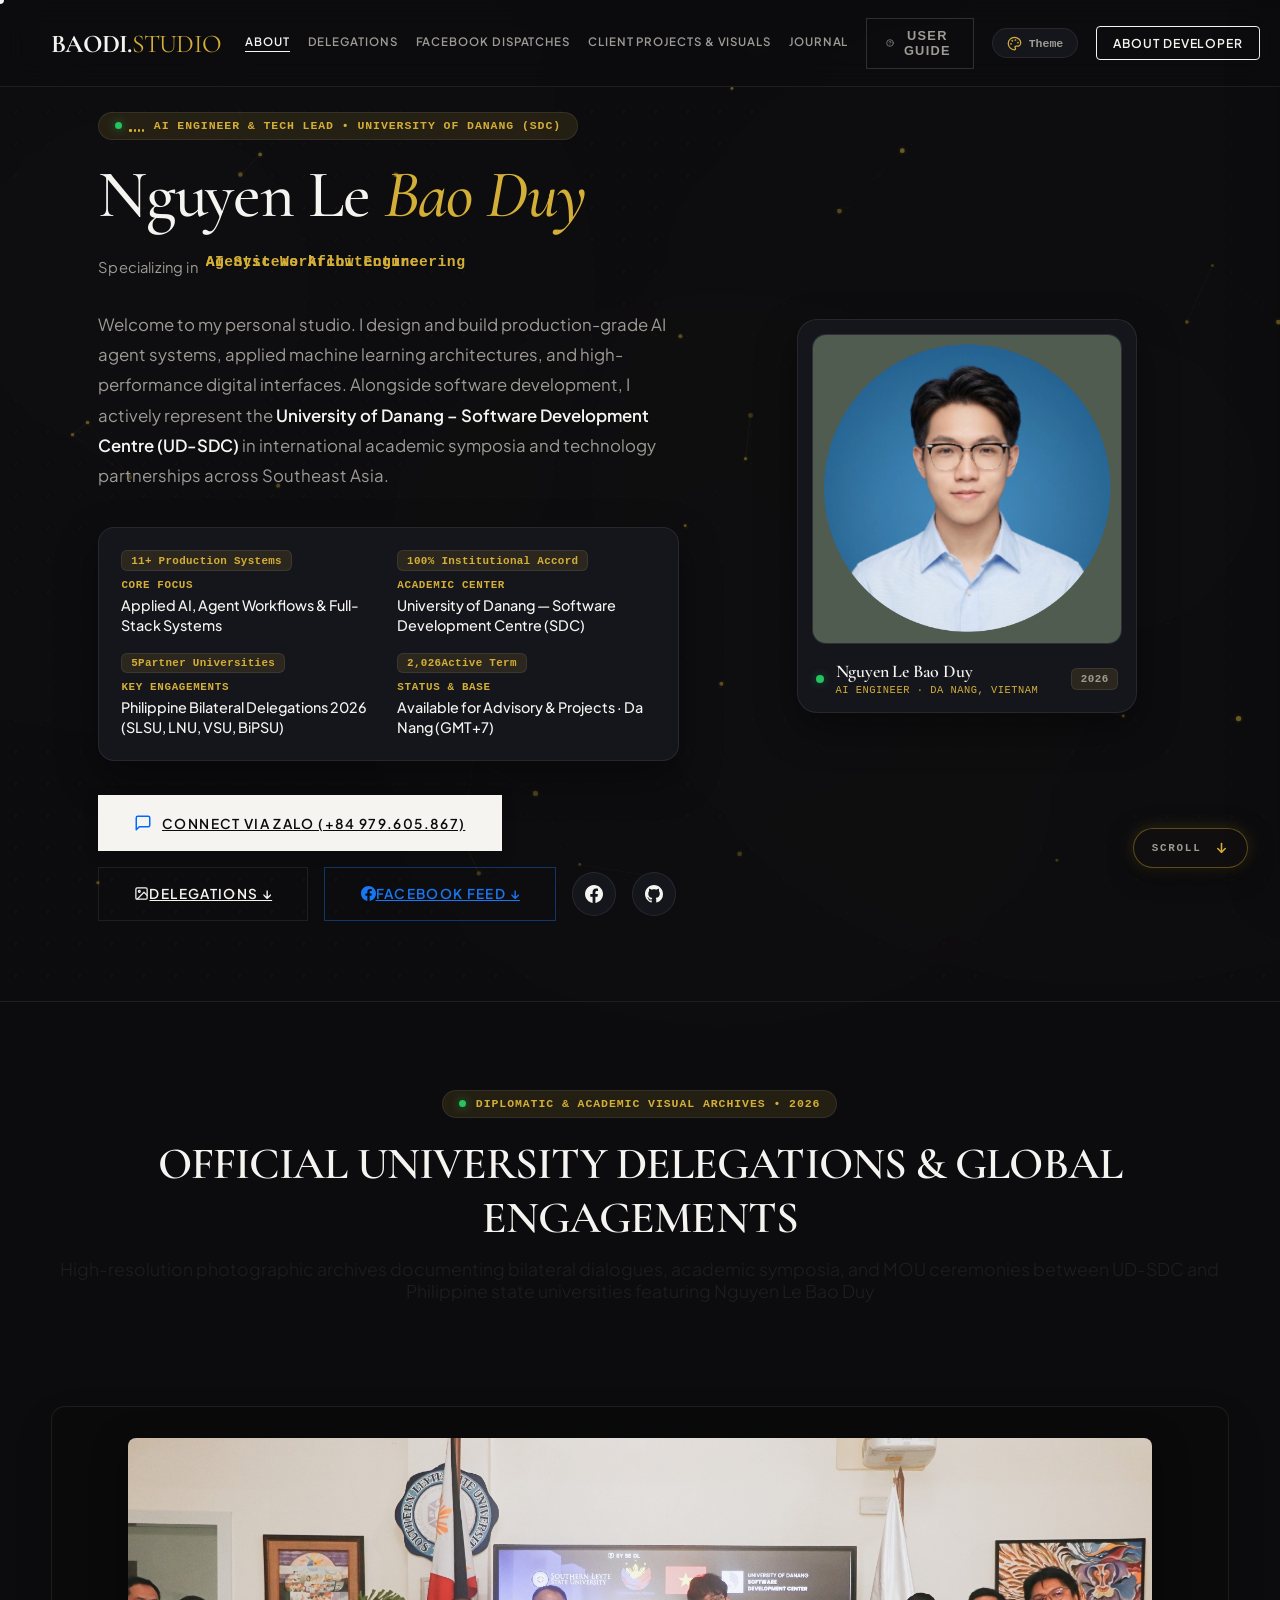
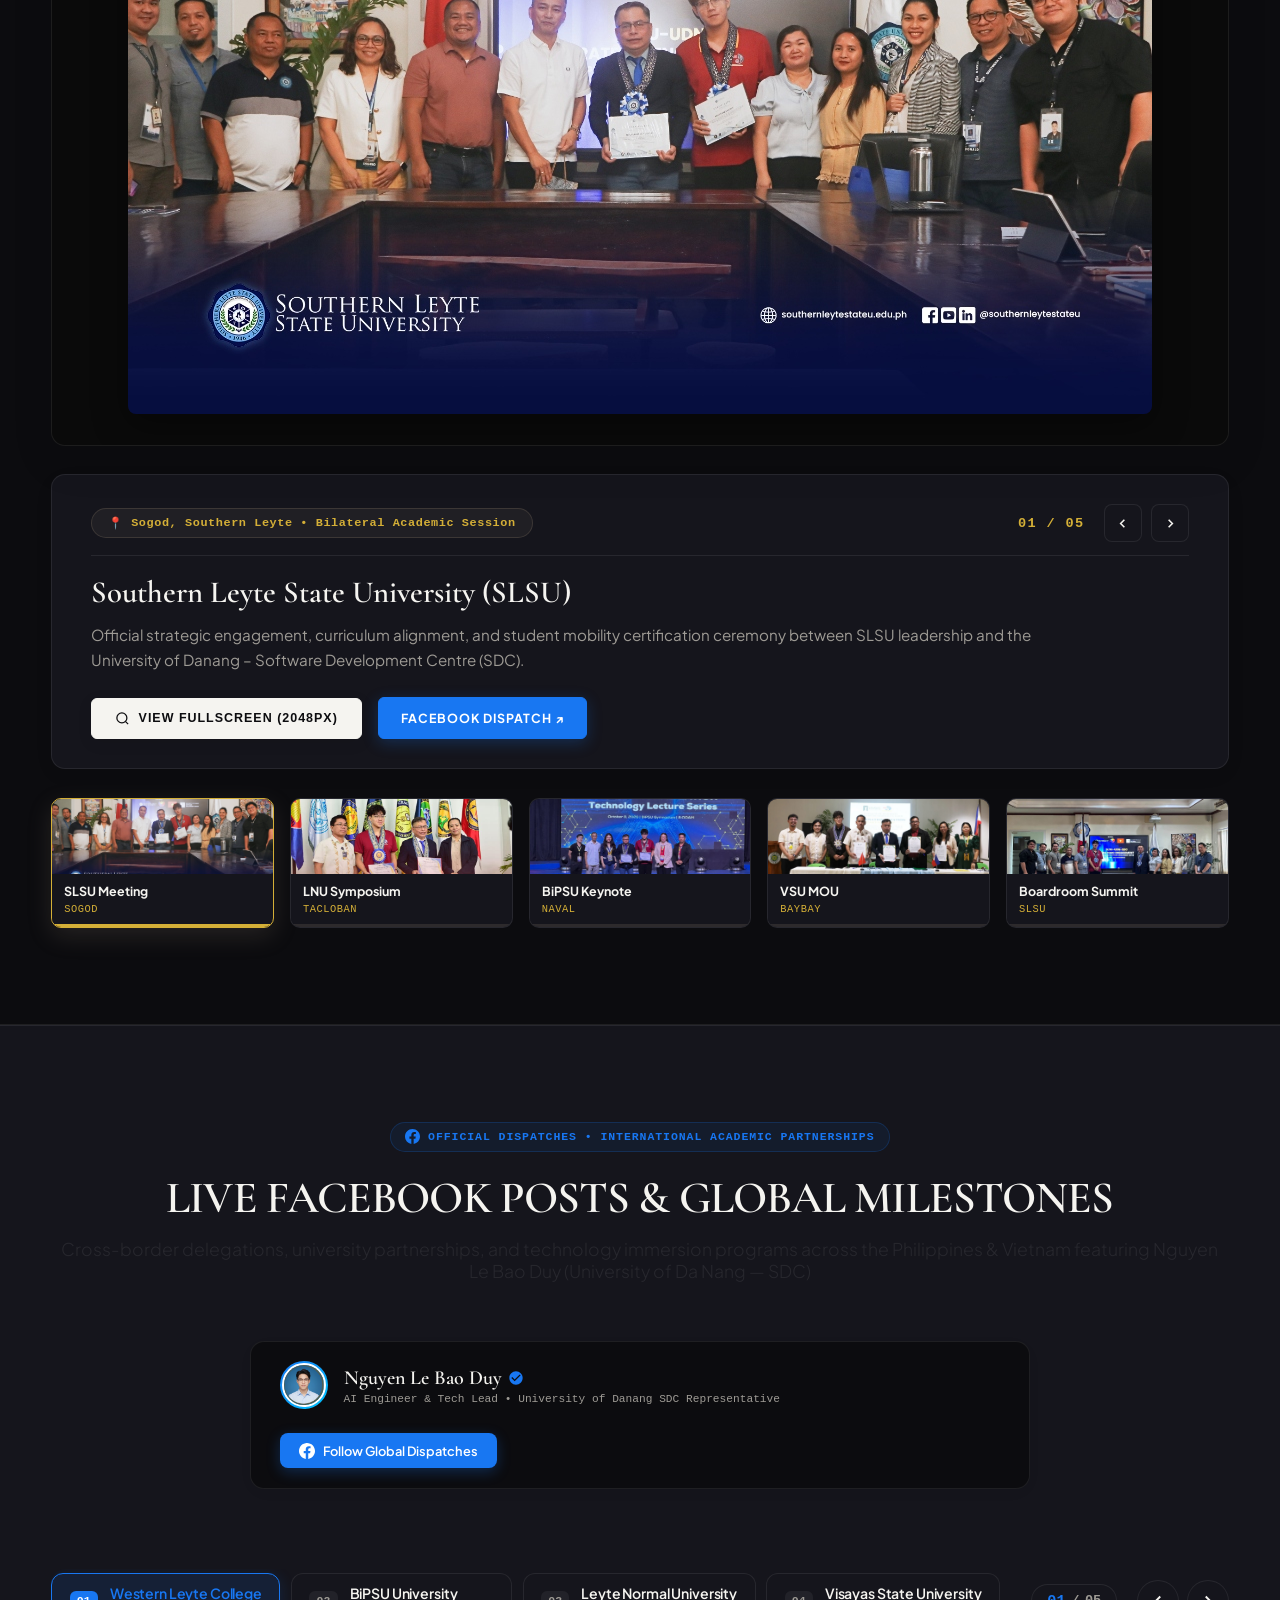
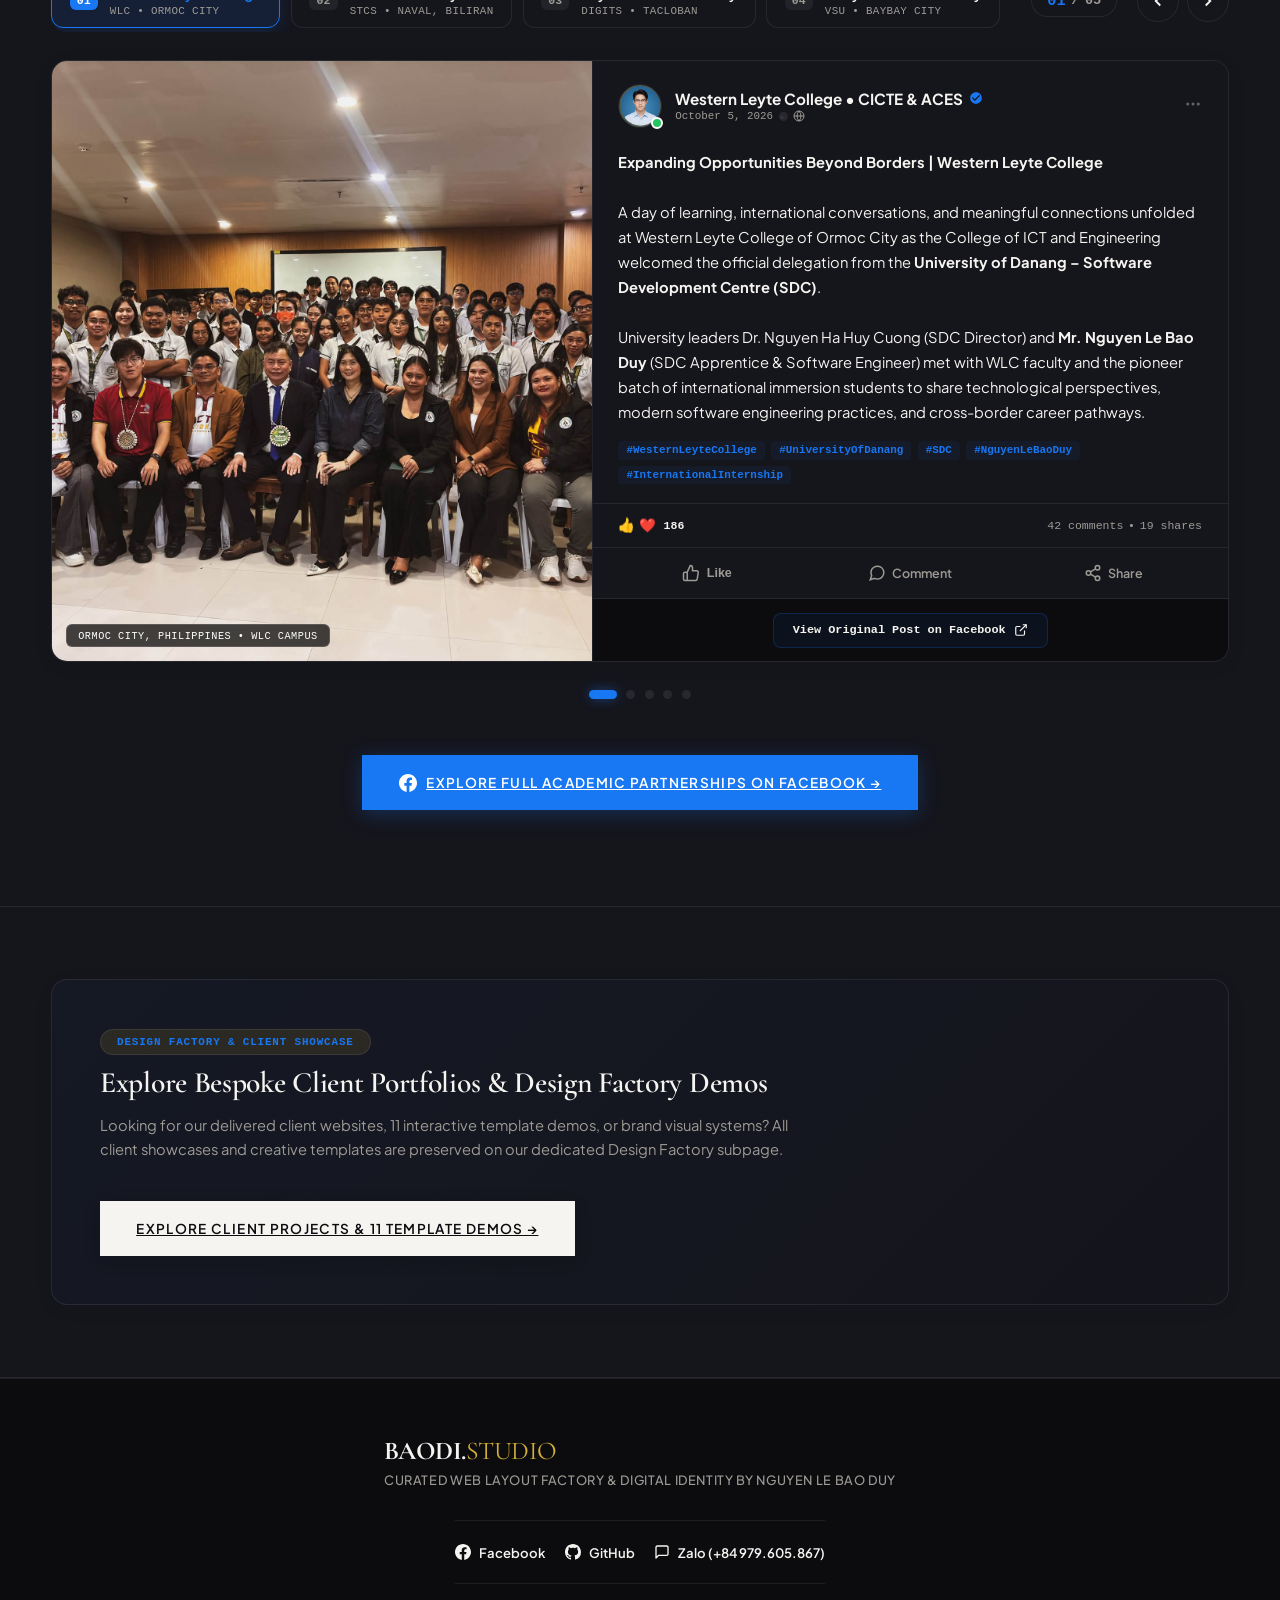
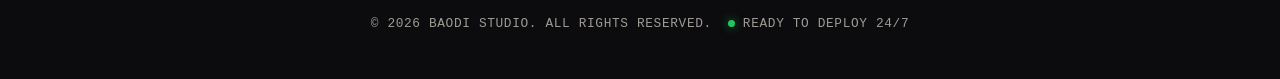
==== commit 628b1773: "feat: add interactive neural constellation canvas, kinetic rotator, scroll progress, and magnetic an" ====
--- a/index.html
+++ b/index.html
@@ -23,7 +23,7 @@
     <link rel="preconnect" href="https://port-fl.github.io" crossorigin>
 
     <!-- Custom CSS -->
-    <link rel="stylesheet" href="style.css?v=3.6">
+    <link rel="stylesheet" href="style.css?v=3.7">
     <script>
         (function() {
             var theme = localStorage.getItem('baodi-theme') || 'obsidian';
@@ -32,6 +32,12 @@
     </script>
 </head>
 <body>
+    <!-- Global Dynamic Top Scroll Progress Bar -->
+    <div id="scroll-progress-bar" class="scroll-progress-bar" aria-hidden="true"></div>
+
+    <!-- Interactive AI Neural Constellation Canvas -->
+    <canvas id="neural-canvas" class="neural-canvas" aria-hidden="true"></canvas>
+
     <!-- Ambient Background Light Glows -->
     <div class="ambient-glow glow-1"></div>
     <div class="ambient-glow glow-2"></div>
@@ -198,33 +204,52 @@
             <div class="hero-container founder-hero-container">
                 <div class="founder-hero-content">
                     <div class="founder-badge load-reveal" style="--reveal-delay: 0.1s">
-                        <span class="status-indicator-dot"></span>
+                        <div class="ai-live-indicator">
+                            <span class="status-indicator-dot"></span>
+                            <div class="ai-waveform" title="Live Neural Telemetry">
+                                <span class="wave-bar"></span>
+                                <span class="wave-bar"></span>
+                                <span class="wave-bar"></span>
+                                <span class="wave-bar"></span>
+                            </div>
+                        </div>
                         <span>AI Engineer & Tech Lead • University of Danang (SDC)</span>
                     </div>
                     <h1 class="founder-hero-name load-reveal" style="--reveal-delay: 0.2s">
                         Nguyen Le <span class="accent-text">Bao Duy</span>
                     </h1>
-                    <p class="founder-hero-title-sub load-reveal" style="--reveal-delay: 0.3s">
-                        AI Systems Architect & Creative Technologist · Da Nang, Vietnam
-                    </p>
+                    <div class="founder-hero-title-sub load-reveal" style="--reveal-delay: 0.3s">
+                        <span class="role-intro">Specializing in</span>
+                        <div class="role-rotator-wrapper" id="role-rotator">
+                            <span class="role-rotator-item active">AI Systems Architecture</span>
+                            <span class="role-rotator-item">Agentic Workflow Engineering</span>
+                            <span class="role-rotator-item">Applied Machine Learning</span>
+                            <span class="role-rotator-item">UD-SDC Technology Leadership</span>
+                            <span class="role-rotator-item">High-Performance Web Platforms</span>
+                        </div>
+                    </div>
                     <p class="founder-hero-bio load-reveal" style="--reveal-delay: 0.4s">
                         Welcome to my personal studio. I design and build production-grade AI agent systems, applied machine learning architectures, and high-performance digital interfaces. Alongside software development, I actively represent the <strong>University of Danang – Software Development Centre (UD-SDC)</strong> in international academic symposia and technology partnerships across Southeast Asia.
                     </p>
                     
                     <div class="founder-credentials-grid load-reveal has-spotlight" style="--reveal-delay: 0.5s">
                         <div class="cred-item">
+                            <div class="cred-stat-pill"><span class="counter-num" data-target="11">0</span>+ Production Systems</div>
                             <span class="cred-label">Core Focus</span>
                             <span class="cred-val">Applied AI, Agent Workflows & Full-Stack Systems</span>
                         </div>
                         <div class="cred-item">
+                            <div class="cred-stat-pill"><span class="counter-num" data-target="100">0</span>% Institutional Accord</div>
                             <span class="cred-label">Academic Center</span>
                             <span class="cred-val">University of Danang — Software Development Centre (SDC)</span>
                         </div>
                         <div class="cred-item">
+                            <div class="cred-stat-pill"><span class="counter-num" data-target="5">0</span> Partner Universities</div>
                             <span class="cred-label">Key Engagements</span>
                             <span class="cred-val">Philippine Bilateral Delegations 2026 (SLSU, LNU, VSU, BiPSU)</span>
                         </div>
                         <div class="cred-item">
+                            <div class="cred-stat-pill"><span class="counter-num" data-target="2026">2020</span> Active Term</div>
                             <span class="cred-label">Status & Base</span>
                             <span class="cred-val">Available for Advisory & Projects · Da Nang (GMT+7)</span>
                         </div>
@@ -1350,7 +1375,7 @@
     </nav>
 
     <!-- Custom JS -->
-    <script src="script.js?v=3.6"></script>
+    <script src="script.js?v=3.7"></script>
     <!-- High-Resolution Image Lightbox Modal -->
     <div id="image-lightbox-modal" class="image-lightbox-modal" aria-hidden="true">
         <div class="lightbox-backdrop"></div>
--- a/style.css
+++ b/style.css
@@ -167,6 +167,38 @@
 #delegation-gallery,
 #facebook-feed {
     scroll-margin-top: 85px;
+}
+
+/* ==========================================================================
+   Global Dynamic Top Scroll Progress Bar & Neural Mesh Canvas
+   ========================================================================== */
+.scroll-progress-bar {
+    position: fixed;
+    top: 0;
+    left: 0;
+    width: 0%;
+    height: 3px;
+    background: linear-gradient(90deg, var(--accent-color), var(--accent-hover, #f1cf68));
+    box-shadow: 0 0 12px var(--accent-color);
+    z-index: 100000;
+    transition: width 0.08s cubic-bezier(0.16, 1, 0.3, 1);
+    pointer-events: none;
+}
+
+.neural-canvas {
+    position: fixed;
+    top: 0;
+    left: 0;
+    width: 100vw;
+    height: 100vh;
+    pointer-events: none;
+    z-index: 0;
+    opacity: 0.65;
+    transition: opacity 0.5s ease;
+}
+
+html[data-theme="warm-editorial"] .neural-canvas {
+    opacity: 0.35;
 }
 
 /* Header & Navigation */
@@ -3692,6 +3724,39 @@
     transition: var(--transition-fast);
 }
 
+/* AI Live Telemetry Waveform in Badge */
+.ai-live-indicator {
+    display: inline-flex;
+    align-items: center;
+    gap: 0.45rem;
+}
+
+.ai-waveform {
+    display: inline-flex;
+    align-items: flex-end;
+    gap: 2px;
+    height: 12px;
+}
+
+.wave-bar {
+    width: 2.2px;
+    height: 3px;
+    background-color: var(--accent-color);
+    border-radius: 1px;
+    animation: wavePulse 1.2s ease-in-out infinite alternate;
+}
+
+.wave-bar:nth-child(1) { animation-delay: 0.05s; animation-duration: 0.9s; }
+.wave-bar:nth-child(2) { animation-delay: 0.25s; animation-duration: 1.3s; }
+.wave-bar:nth-child(3) { animation-delay: 0.45s; animation-duration: 0.8s; }
+.wave-bar:nth-child(4) { animation-delay: 0.15s; animation-duration: 1.1s; }
+
+@keyframes wavePulse {
+    0% { height: 2px; opacity: 0.35; }
+    50% { height: 11px; opacity: 1; }
+    100% { height: 4px; opacity: 0.6; }
+}
+
 /* ==========================================================================
    Modern Luxury Spotlight Card Glow
    ========================================================================== */
@@ -3709,13 +3774,14 @@
     bottom: 0;
     border-radius: inherit;
     background: radial-gradient(
-        340px circle at var(--mouse-x, -999px) var(--mouse-y, -999px),
+        380px circle at var(--mouse-x, -999px) var(--mouse-y, -999px),
         var(--accent-subtle),
+        rgba(212, 175, 55, 0.04),
         transparent 70%
     );
     pointer-events: none;
     opacity: 0;
-    transition: opacity 0.4s ease;
+    transition: opacity 0.35s ease;
     z-index: 1;
 }
 
@@ -3723,13 +3789,59 @@
     opacity: 1;
 }
 
+/* Kinetic Role Rotator Subtitle */
 .founder-hero-title-sub {
+    font-family: var(--font-body);
+    font-size: 1.02rem;
+    color: var(--text-muted);
+    letter-spacing: 0.01em;
+    margin: 0;
+    display: flex;
+    align-items: center;
+    gap: 0.5rem;
+    flex-wrap: wrap;
+    min-height: 32px;
+}
+
+.role-intro {
+    font-family: var(--font-body);
+    font-size: 0.92rem;
+    color: var(--text-muted);
+    font-weight: 400;
+}
+
+.role-rotator-wrapper {
+    display: inline-flex;
+    position: relative;
+    overflow: hidden;
+    height: 1.6em;
+    vertical-align: middle;
+}
+
+.role-rotator-item {
     font-family: var(--font-mono);
-    font-size: 0.88rem;
+    font-size: 0.92rem;
+    font-weight: 600;
     color: var(--accent-color);
-    letter-spacing: 0.04em;
-    text-transform: uppercase;
-    margin: 0;
+    letter-spacing: 0.03em;
+    position: absolute;
+    top: 0;
+    left: 0;
+    white-space: nowrap;
+    opacity: 0;
+    transform: translateY(120%);
+    transition: transform 0.55s cubic-bezier(0.16, 1, 0.3, 1), opacity 0.55s ease;
+}
+
+.role-rotator-item.active {
+    opacity: 1;
+    transform: translateY(0);
+    position: relative;
+}
+
+.role-rotator-item.exit {
+    opacity: 0;
+    transform: translateY(-120%);
 }
 
 .founder-hero-bio {
@@ -3765,6 +3877,29 @@
     gap: 0.25rem;
 }
 
+/* Stat Counter Pills */
+.cred-stat-pill {
+    display: inline-flex;
+    align-items: center;
+    align-self: flex-start;
+    padding: 0.2rem 0.55rem;
+    border-radius: 6px;
+    background: var(--accent-subtle);
+    border: 1px solid var(--border-color);
+    font-family: var(--font-mono);
+    font-size: 0.68rem;
+    font-weight: 700;
+    color: var(--accent-color);
+    margin-bottom: 0.25rem;
+    letter-spacing: 0.03em;
+    transition: var(--transition-fast);
+}
+
+.counter-num {
+    font-variant-numeric: tabular-nums;
+    font-weight: 700;
+}
+
 .cred-label {
     font-family: var(--font-mono);
     font-size: 0.68rem;
@@ -3850,6 +3985,15 @@
     perspective: 1000px;
 }
 
+@keyframes antigravityLevitate {
+    0%, 100% {
+        transform: translateY(0px) rotate(0deg);
+    }
+    50% {
+        transform: translateY(-8px) rotate(0.35deg);
+    }
+}
+
 .founder-portrait-card {
     position: relative;
     width: min(340px, 92vw);
@@ -3858,8 +4002,10 @@
     border-radius: 20px;
     padding: 0.9rem;
     box-shadow: var(--card-shadow);
-    transition: transform 0.4s cubic-bezier(0.16, 1, 0.3, 1), box-shadow 0.4s ease, border-color 0.3s ease, background-color 0.4s ease;
+    animation: antigravityLevitate 7s ease-in-out infinite;
+    transition: box-shadow 0.4s ease, border-color 0.3s ease, background-color 0.4s ease;
     cursor: default;
+    will-change: transform;
 }
 
 .founder-portrait-card:hover {
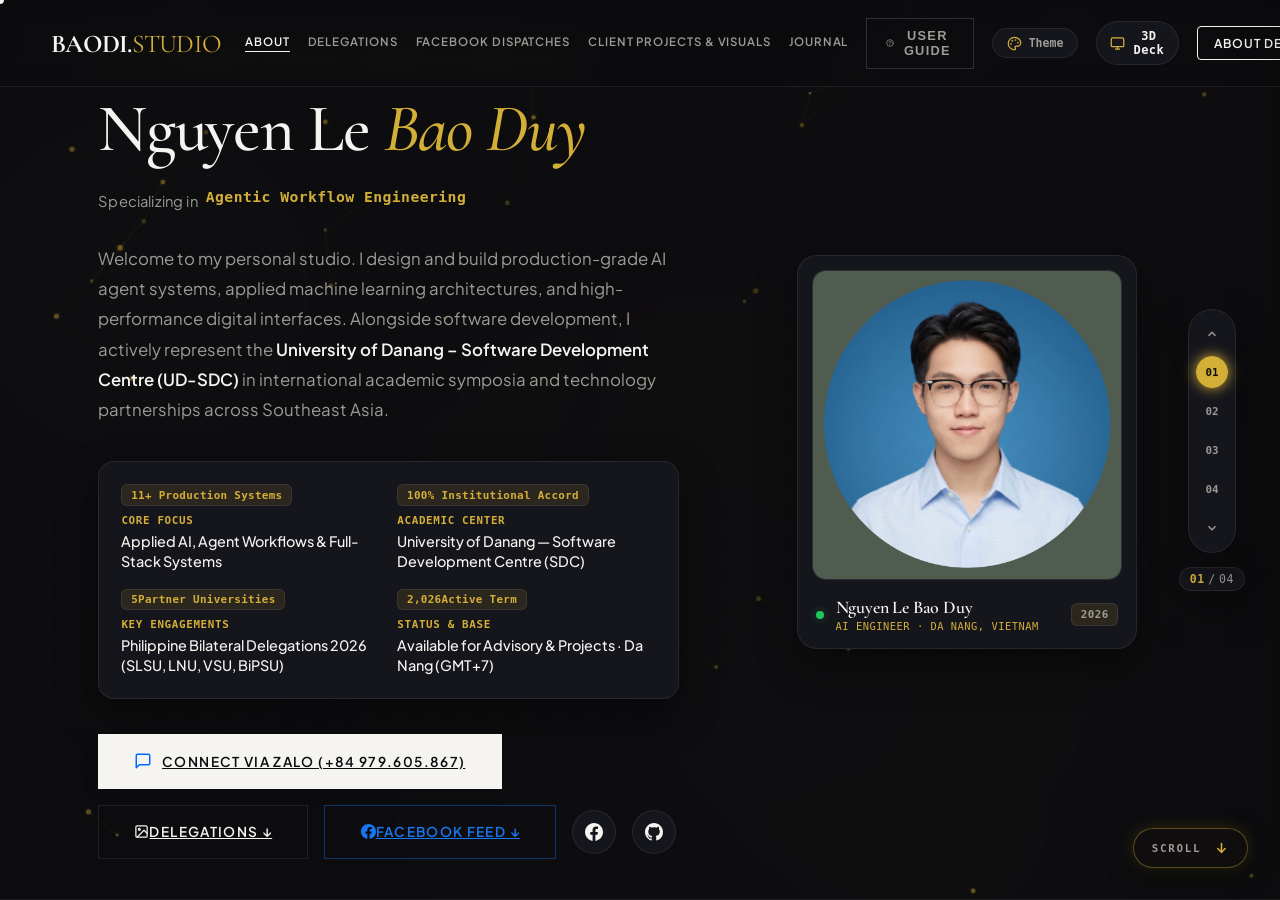
==== commit cc08b694: "feat: implement dual mode with 3D cinematic deck presentation and classic scroll toggle" ====
--- a/index.html
+++ b/index.html
@@ -23,11 +23,13 @@
     <link rel="preconnect" href="https://port-fl.github.io" crossorigin>
 
     <!-- Custom CSS -->
-    <link rel="stylesheet" href="style.css?v=3.7">
+    <link rel="stylesheet" href="style.css?v=3.8">
     <script>
         (function() {
             var theme = localStorage.getItem('baodi-theme') || 'obsidian';
             document.documentElement.setAttribute('data-theme', theme);
+            var viewMode = localStorage.getItem('baodi-view-mode') || 'deck';
+            document.documentElement.setAttribute('data-view-mode', viewMode);
         })();
     </script>
 </head>
@@ -99,9 +101,35 @@
                     </div>
                 </div>
 
+                <!-- Dual View Mode Switcher: 3D Deck vs Classic Scroll -->
+                <button class="view-mode-toggle-btn" id="view-mode-toggle-btn" aria-label="Toggle Viewing Mode" title="Switch between 3D Cinematic Deck & Classic Scroll Mode">
+                    <span class="mode-icon deck-icon">
+                        <svg viewBox="0 0 24 24" fill="none" stroke="currentColor" stroke-width="2" width="15" height="15">
+                            <rect x="2" y="3" width="20" height="14" rx="2" ry="2"></rect>
+                            <line x1="8" y1="21" x2="16" y2="21"></line>
+                            <line x1="12" y1="17" x2="12" y2="21"></line>
+                        </svg>
+                    </span>
+                    <span class="mode-icon scroll-icon">
+                        <svg viewBox="0 0 24 24" fill="none" stroke="currentColor" stroke-width="2" width="15" height="15">
+                            <line x1="12" y1="3" x2="12" y2="21"></line>
+                            <polyline points="7 8 12 3 17 8"></polyline>
+                            <polyline points="7 16 12 21 17 16"></polyline>
+                        </svg>
+                    </span>
+                    <span class="mode-label" id="view-mode-label">3D Deck</span>
+                </button>
+
                 <a href="#about-developer" class="launch-nav-btn">About Developer</a>
             </div>
             <div class="nav-mobile-actions">
+                <button class="mobile-mode-btn" id="mobile-mode-btn" aria-label="Toggle 3D Deck / Scroll Mode" title="Toggle 3D Deck / Scroll">
+                    <svg viewBox="0 0 24 24" fill="none" stroke="currentColor" stroke-width="2" width="17" height="17">
+                        <rect x="2" y="3" width="20" height="14" rx="2" ry="2"></rect>
+                        <line x1="8" y1="21" x2="16" y2="21"></line>
+                        <line x1="12" y1="17" x2="12" y2="21"></line>
+                    </svg>
+                </button>
                 <button class="mobile-palette-btn" id="mobile-palette-btn" aria-label="Toggle Color Theme Palette" title="Change Theme Palette">
                     <svg viewBox="0 0 24 24" fill="none" stroke="currentColor" stroke-width="2" stroke-linecap="round" stroke-linejoin="round" width="18" height="18">
                         <circle cx="12" cy="12" r="10"></circle>
@@ -181,6 +209,21 @@
             </div>
         </div>
 
+        <!-- View Mode Switcher inside Drawer -->
+        <div class="drawer-mode-box">
+            <span class="drawer-theme-label">Display Mode / Chế độ xem</span>
+            <div class="drawer-mode-options">
+                <button class="drawer-mode-btn active" id="drawer-deck-btn" data-mode-val="deck">
+                    <svg viewBox="0 0 24 24" fill="none" stroke="currentColor" stroke-width="2" width="14" height="14"><rect x="2" y="3" width="20" height="14" rx="2" ry="2"></rect><line x1="8" y1="21" x2="16" y2="21"></line><line x1="12" y1="17" x2="12" y2="21"></line></svg>
+                    <span>3D Deck Mode</span>
+                </button>
+                <button class="drawer-mode-btn" id="drawer-scroll-btn" data-mode-val="scroll">
+                    <svg viewBox="0 0 24 24" fill="none" stroke="currentColor" stroke-width="2" width="14" height="14"><line x1="12" y1="3" x2="12" y2="21"></line><polyline points="7 8 12 3 17 8"></polyline><polyline points="7 16 12 21 17 16"></polyline></svg>
+                    <span>Classic Scroll</span>
+                </button>
+            </div>
+        </div>
+
         <div class="drawer-footer-actions">
             <button class="drawer-btn-guide" id="drawer-guide-btn">
                 <svg viewBox="0 0 24 24" fill="none" stroke="currentColor" stroke-width="2" width="16" height="16">
@@ -196,9 +239,9 @@
         </div>
     </aside>
 
-    <main>
-        <!-- Personal Brand Hero Section -->
-        <section class="hero-section founder-hero-section" id="hero-section">
+    <main class="deck-main-container" id="deck-main-container">
+        <!-- Slide 01: Personal Brand Hero Section -->
+        <section class="hero-section founder-hero-section deck-slide active" id="hero-section" data-slide="0">
             <div id="about-developer"></div>
 
             <div class="hero-container founder-hero-container">
@@ -307,8 +350,8 @@
             </div>
         </section>
 
-        <!-- Dedicated Delegation Visual Archives & Animated Showcase Section -->
-        <section id="delegation-gallery" class="delegation-gallery-section">
+        <!-- Slide 02: Dedicated Delegation Visual Archives & Animated Showcase Section -->
+        <section id="delegation-gallery" class="delegation-gallery-section deck-slide next" data-slide="1">
             <div class="section-header">
                 <div class="gallery-badge">
                     <span class="status-indicator-dot"></span>
@@ -445,8 +488,8 @@
 
 
 
-        <!-- Facebook Feed & Social Dispatch Section -->
-        <section id="facebook-feed" class="facebook-feed-section">
+        <!-- Slide 03: Facebook Feed & Social Dispatch Section -->
+        <section id="facebook-feed" class="facebook-feed-section deck-slide next" data-slide="2">
             <div class="section-header">
                 <div class="fb-section-badge">
                     <svg width="15" height="15" viewBox="0 0 24 24" fill="currentColor">
@@ -1104,55 +1147,57 @@
             </div>
         </section>
 
-        <!-- Link to Secondary Subpage: Client Projects & Visuals -->
-        <section class="templates-hub-banner-section">
-            <div class="templates-hub-banner has-spotlight">
-                <div class="hub-banner-content">
-                    <span class="hub-badge">Design Factory & Client Showcase</span>
-                    <h3 class="hub-title">Explore Bespoke Client Portfolios & Design Factory Demos</h3>
-                    <p class="hub-desc">Looking for our delivered client websites, 11 interactive template demos, or brand visual systems? All client showcases and creative templates are preserved on our dedicated Design Factory subpage.</p>
+        <!-- Slide 04: Design Factory & Footer Closing Stage -->
+        <div class="deck-slide deck-closing-slide next" id="deck-slide-3" data-slide="3">
+            <section class="templates-hub-banner-section" id="templates-hub-section">
+                <div class="templates-hub-banner has-spotlight">
+                    <div class="hub-banner-content">
+                        <span class="hub-badge">Design Factory & Client Showcase</span>
+                        <h3 class="hub-title">Explore Bespoke Client Portfolios & Design Factory Demos</h3>
+                        <p class="hub-desc">Looking for our delivered client websites, 11 interactive template demos, or brand visual systems? All client showcases and creative templates are preserved on our dedicated Design Factory subpage.</p>
+                    </div>
+                    <div class="hub-banner-action">
+                        <a href="templates.html" class="primary-btn">
+                            <span>Explore Client Projects & 11 Template Demos →</span>
+                        </a>
+                    </div>
                 </div>
-                <div class="hub-banner-action">
-                    <a href="templates.html" class="primary-btn">
-                        <span>Explore Client Projects & 11 Template Demos →</span>
-                    </a>
+            </section>
+
+            <footer class="site-footer">
+                <div class="footer-container">
+                    <div class="footer-brand">
+                        <span class="footer-logo">BaoDi.<span>Studio</span></span>
+                        <p class="footer-tagline">Curated Web Layout Factory & Digital Identity by Nguyen Le Bao Duy</p>
+                    </div>
+                    <div class="footer-socials">
+                        <a href="https://facebook.com/" target="_blank" rel="noopener noreferrer" class="footer-social-link" aria-label="Facebook">
+                            <svg width="16" height="16" viewBox="0 0 24 24" fill="currentColor">
+                                <path d="M24 12.073c0-6.627-5.373-12-12-12s-12 5.373-12 12c0 5.99 4.388 10.954 10.125 11.854v-8.385H7.078v-3.47h3.047V9.43c0-3.007 1.792-4.669 4.533-4.669 1.312 0 2.686.235 2.686.235v2.953H15.83c-1.491 0-1.956.925-1.956 1.874v2.25h3.328l-.532 3.47h-2.796v8.385C19.612 23.027 24 18.062 24 12.073z"/>
+                            </svg>
+                            <span>Facebook</span>
+                        </a>
+                        <a href="https://github.com/baonin0610" target="_blank" rel="noopener noreferrer" class="footer-social-link" aria-label="GitHub">
+                            <svg width="16" height="16" viewBox="0 0 24 24" fill="currentColor">
+                                <path d="M12 0C5.37 0 0 5.37 0 12c0 5.31 3.435 9.795 8.205 11.385.6.105.825-.255.825-.57 0-.285-.015-1.23-.015-2.235-3.015.555-3.795-.735-4.035-1.41-.135-.345-.72-1.41-1.23-1.695-.42-.225-1.02-.78-.015-.795.945-.015 1.62.87 1.845 1.23 1.08 1.815 2.805 1.305 3.495.99.105-.78.42-1.305.765-1.605-2.67-.3-5.46-1.335-5.46-5.925 0-1.305.465-2.385 1.23-3.225-.12-.3-.54-1.53.12-3.18 0 0 1.005-.315 3.3 1.23.96-.27 1.98-.405 3-.405s2.04.135 3 .405c2.295-1.56 3.3-1.23 3.3-1.23.66 1.65.24 2.88.12 3.18.765.84 1.23 1.905 1.23 3.225 0 4.605-2.805 5.625-5.475 5.925.435.375.81 1.095.81 2.22 0 1.605-.015 2.895-.015 3.3 0 .315.225.69.825.57A12.02 12.02 0 0 0 24 12c0-6.63-5.37-12-12-12z"/>
+                            </svg>
+                            <span>GitHub</span>
+                        </a>
+                        <a href="https://zalo.me/0979605867" target="_blank" rel="noopener noreferrer" class="footer-social-link" aria-label="Zalo">
+                            <svg width="16" height="16" viewBox="0 0 24 24" fill="none" stroke="currentColor" stroke-width="2" stroke-linecap="round" stroke-linejoin="round">
+                                <path d="M21 15a2 2 0 0 1-2 2H7l-4 4V5a2 2 0 0 1 2-2h14a2 2 0 0 1 2 2z"></path>
+                            </svg>
+                            <span>Zalo (+84 979.605.867)</span>
+                        </a>
+                    </div>
+                    <div class="footer-bottom">
+                        <p>&copy; 2026 BaoDi Studio. All rights reserved.</p>
+                        <p class="footer-status-pill"><span class="status-indicator-dot"></span> Ready to deploy 24/7</p>
+                    </div>
                 </div>
-            </div>
-        </section>
+            </footer>
+        </div>
     </main>
-
-    <footer class="site-footer">
-        <div class="footer-container">
-            <div class="footer-brand">
-                <span class="footer-logo">BaoDi.<span>Studio</span></span>
-                <p class="footer-tagline">Curated Web Layout Factory & Digital Identity by Nguyen Le Bao Duy</p>
-            </div>
-            <div class="footer-socials">
-                <a href="https://facebook.com/" target="_blank" rel="noopener noreferrer" class="footer-social-link" aria-label="Facebook">
-                    <svg width="16" height="16" viewBox="0 0 24 24" fill="currentColor">
-                        <path d="M24 12.073c0-6.627-5.373-12-12-12s-12 5.373-12 12c0 5.99 4.388 10.954 10.125 11.854v-8.385H7.078v-3.47h3.047V9.43c0-3.007 1.792-4.669 4.533-4.669 1.312 0 2.686.235 2.686.235v2.953H15.83c-1.491 0-1.956.925-1.956 1.874v2.25h3.328l-.532 3.47h-2.796v8.385C19.612 23.027 24 18.062 24 12.073z"/>
-                    </svg>
-                    <span>Facebook</span>
-                </a>
-                <a href="https://github.com/baonin0610" target="_blank" rel="noopener noreferrer" class="footer-social-link" aria-label="GitHub">
-                    <svg width="16" height="16" viewBox="0 0 24 24" fill="currentColor">
-                        <path d="M12 0C5.37 0 0 5.37 0 12c0 5.31 3.435 9.795 8.205 11.385.6.105.825-.255.825-.57 0-.285-.015-1.23-.015-2.235-3.015.555-3.795-.735-4.035-1.41-.135-.345-.72-1.41-1.23-1.695-.42-.225-1.02-.78-.015-.795.945-.015 1.62.87 1.845 1.23 1.08 1.815 2.805 1.305 3.495.99.105-.78.42-1.305.765-1.605-2.67-.3-5.46-1.335-5.46-5.925 0-1.305.465-2.385 1.23-3.225-.12-.3-.54-1.53.12-3.18 0 0 1.005-.315 3.3 1.23.96-.27 1.98-.405 3-.405s2.04.135 3 .405c2.295-1.56 3.3-1.23 3.3-1.23.66 1.65.24 2.88.12 3.18.765.84 1.23 1.905 1.23 3.225 0 4.605-2.805 5.625-5.475 5.925.435.375.81 1.095.81 2.22 0 1.605-.015 2.895-.015 3.3 0 .315.225.69.825.57A12.02 12.02 0 0 0 24 12c0-6.63-5.37-12-12-12z"/>
-                    </svg>
-                    <span>GitHub</span>
-                </a>
-                <a href="https://zalo.me/0979605867" target="_blank" rel="noopener noreferrer" class="footer-social-link" aria-label="Zalo">
-                    <svg width="16" height="16" viewBox="0 0 24 24" fill="none" stroke="currentColor" stroke-width="2" stroke-linecap="round" stroke-linejoin="round">
-                        <path d="M21 15a2 2 0 0 1-2 2H7l-4 4V5a2 2 0 0 1 2-2h14a2 2 0 0 1 2 2z"></path>
-                    </svg>
-                    <span>Zalo (+84 979.605.867)</span>
-                </a>
-            </div>
-            <div class="footer-bottom">
-                <p>&copy; 2026 BaoDi Studio. All rights reserved.</p>
-                <p class="footer-status-pill"><span class="status-indicator-dot"></span> Ready to deploy 24/7</p>
-            </div>
-        </div>
-    </footer>
 
 
     <!-- Live Template Preview Modal -->
@@ -1374,8 +1419,43 @@
         </a>
     </nav>
 
+    <!-- Interactive Floating 3D Side Deck Dock (Active in Deck Mode) -->
+    <nav class="side-deck-dock" id="side-deck-dock" aria-label="3D Deck Navigation">
+        <div class="deck-dock-track">
+            <button class="deck-nav-arrow deck-prev-btn" id="deck-prev-btn" aria-label="Previous Slide (Up)" title="Previous Slide (Up / ArrowUp)">
+                <svg viewBox="0 0 24 24" fill="none" stroke="currentColor" stroke-width="2.5" width="14" height="14"><polyline points="18 15 12 9 6 15"></polyline></svg>
+            </button>
+            <div class="deck-dots-group">
+                <button class="deck-dot-btn active" data-slide-index="0" aria-label="Slide 01: Founder & Architect">
+                    <span class="deck-dot-num">01</span>
+                    <span class="deck-dot-tooltip">01 // Founder & Lab</span>
+                </button>
+                <button class="deck-dot-btn" data-slide-index="1" aria-label="Slide 02: University Delegations">
+                    <span class="deck-dot-num">02</span>
+                    <span class="deck-dot-tooltip">02 // Delegations Archive</span>
+                </button>
+                <button class="deck-dot-btn" data-slide-index="2" aria-label="Slide 03: Milestone Dispatches">
+                    <span class="deck-dot-num">03</span>
+                    <span class="deck-dot-tooltip">03 // Social Dispatches</span>
+                </button>
+                <button class="deck-dot-btn" data-slide-index="3" aria-label="Slide 04: Design Factory & Lab">
+                    <span class="deck-dot-num">04</span>
+                    <span class="deck-dot-tooltip">04 // Design Factory</span>
+                </button>
+            </div>
+            <button class="deck-nav-arrow deck-next-btn" id="deck-next-btn" aria-label="Next Slide (Down)" title="Next Slide (Down / ArrowDown)">
+                <svg viewBox="0 0 24 24" fill="none" stroke="currentColor" stroke-width="2.5" width="14" height="14"><polyline points="6 9 12 15 18 9"></polyline></svg>
+            </button>
+        </div>
+        <div class="deck-slide-indicator">
+            <span class="deck-current-num" id="deck-current-num">01</span>
+            <span class="deck-divider">/</span>
+            <span class="deck-total-num">04</span>
+        </div>
+    </nav>
+
     <!-- Custom JS -->
-    <script src="script.js?v=3.7"></script>
+    <script src="script.js?v=3.8"></script>
     <!-- High-Resolution Image Lightbox Modal -->
     <div id="image-lightbox-modal" class="image-lightbox-modal" aria-hidden="true">
         <div class="lightbox-backdrop"></div>
--- a/style.css
+++ b/style.css
@@ -5821,6 +5821,382 @@
     font-weight: 600;
 }
 
-
-
-
+/* ==========================================================================
+   Dual View Mode: 3D Cinematic Deck vs Classic Continuous Scroll
+   ========================================================================== */
+
+/* Toggle Button in Header */
+.view-mode-toggle-btn {
+    display: inline-flex;
+    align-items: center;
+    gap: 0.5rem;
+    padding: 0.42rem 0.85rem;
+    border-radius: 999px;
+    background: var(--bg-card);
+    border: 1px solid var(--border-color);
+    color: var(--text-color);
+    font-family: var(--font-mono);
+    font-size: 0.75rem;
+    font-weight: 600;
+    letter-spacing: 0.04em;
+    cursor: pointer;
+    transition: var(--transition-fast);
+}
+
+.view-mode-toggle-btn:hover {
+    border-color: var(--accent-color);
+    color: var(--accent-color);
+    box-shadow: 0 0 12px var(--accent-subtle);
+}
+
+.view-mode-toggle-btn .mode-icon {
+    display: inline-flex;
+    align-items: center;
+    color: var(--accent-color);
+}
+
+.view-mode-toggle-btn .scroll-icon {
+    display: none;
+}
+
+html[data-view-mode="scroll"] .view-mode-toggle-btn .deck-icon {
+    display: none;
+}
+
+html[data-view-mode="scroll"] .view-mode-toggle-btn .scroll-icon {
+    display: inline-flex;
+}
+
+/* Mobile Header Mode Toggle Button */
+.mobile-mode-btn {
+    width: 38px;
+    height: 38px;
+    display: inline-flex;
+    align-items: center;
+    justify-content: center;
+    background: var(--bg-card);
+    border: 1px solid var(--border-color);
+    border-radius: 50%;
+    color: var(--accent-color);
+    cursor: pointer;
+    transition: var(--transition-fast);
+}
+
+.mobile-mode-btn:hover {
+    border-color: var(--accent-color);
+    transform: scale(1.05);
+}
+
+/* Drawer Mode Box */
+.drawer-mode-box {
+    padding: 1.1rem 1.4rem;
+    border-bottom: 1px solid var(--border-color);
+    display: flex;
+    flex-direction: column;
+    gap: 0.75rem;
+    background: var(--bg-card-subtle);
+}
+
+.drawer-mode-options {
+    display: grid;
+    grid-template-columns: repeat(2, 1fr);
+    gap: 0.5rem;
+}
+
+.drawer-mode-btn {
+    display: flex;
+    align-items: center;
+    justify-content: center;
+    gap: 0.45rem;
+    padding: 0.55rem 0.75rem;
+    border-radius: 8px;
+    background: var(--bg-card);
+    border: 1px solid var(--border-color);
+    color: var(--text-color);
+    font-size: 0.78rem;
+    font-weight: 500;
+    cursor: pointer;
+    transition: var(--transition-fast);
+}
+
+.drawer-mode-btn svg {
+    color: var(--accent-color);
+}
+
+.drawer-mode-btn.active {
+    border-color: var(--accent-color);
+    background: var(--accent-subtle);
+    font-weight: 600;
+}
+
+/* ==========================================================================
+   Mode 1: 3D Cinematic Deck Mode Active Styles
+   ========================================================================== */
+html[data-view-mode="deck"],
+html[data-view-mode="deck"] body {
+    height: 100vh;
+    overflow: hidden;
+}
+
+html[data-view-mode="deck"] .deck-main-container {
+    position: relative;
+    width: 100vw;
+    height: 100vh;
+    perspective: 1200px;
+    overflow: hidden;
+}
+
+html[data-view-mode="deck"] .deck-slide {
+    position: absolute;
+    top: 0;
+    left: 0;
+    width: 100%;
+    height: 100vh;
+    overflow-y: auto;
+    overflow-x: hidden;
+    -webkit-overflow-scrolling: touch;
+    box-sizing: border-box;
+    padding-top: 85px;
+    opacity: 0;
+    visibility: hidden;
+    pointer-events: none;
+    transform: translateY(100%) scale(0.96) translateZ(-60px);
+    filter: blur(8px);
+    transition: transform 0.85s cubic-bezier(0.16, 1, 0.3, 1),
+                opacity 0.85s cubic-bezier(0.16, 1, 0.3, 1),
+                filter 0.85s cubic-bezier(0.16, 1, 0.3, 1);
+    will-change: transform, opacity, filter;
+    z-index: 1;
+}
+
+html[data-view-mode="deck"] .deck-slide.active {
+    opacity: 1;
+    visibility: visible;
+    pointer-events: auto;
+    transform: translateY(0) scale(1) translateZ(0);
+    filter: blur(0);
+    z-index: 10;
+}
+
+html[data-view-mode="deck"] .deck-slide.prev {
+    opacity: 0;
+    visibility: hidden;
+    pointer-events: none;
+    transform: translateY(-24%) scale(0.92) translateZ(-100px);
+    filter: blur(8px);
+    z-index: 4;
+}
+
+html[data-view-mode="deck"] .deck-slide.next {
+    opacity: 0;
+    visibility: hidden;
+    pointer-events: none;
+    transform: translateY(100%) scale(0.96) translateZ(-60px);
+    filter: blur(8px);
+    z-index: 4;
+}
+
+/* Slide 4 Closing Stage in Deck Mode */
+html[data-view-mode="deck"] .deck-closing-slide {
+    display: flex;
+    flex-direction: column;
+    justify-content: space-between;
+}
+
+/* ==========================================================================
+   Mode 2: Classic Scroll Mode Styles
+   ========================================================================== */
+html[data-view-mode="scroll"],
+html[data-view-mode="scroll"] body {
+    height: auto;
+    overflow-y: auto;
+    overflow-x: hidden;
+}
+
+html[data-view-mode="scroll"] .deck-main-container {
+    position: relative;
+    width: 100%;
+    height: auto;
+    overflow: visible;
+}
+
+html[data-view-mode="scroll"] .deck-slide {
+    position: relative !important;
+    top: auto !important;
+    left: auto !important;
+    width: 100% !important;
+    height: auto !important;
+    overflow: visible !important;
+    opacity: 1 !important;
+    visibility: visible !important;
+    pointer-events: auto !important;
+    transform: none !important;
+    filter: none !important;
+    padding-top: 0 !important;
+}
+
+html[data-view-mode="scroll"] .side-deck-dock {
+    display: none !important;
+}
+
+/* ==========================================================================
+   Side Deck Dock (Floating 3D Navigation Controls)
+   ========================================================================== */
+.side-deck-dock {
+    position: fixed;
+    right: 2.2rem;
+    top: 50%;
+    transform: translateY(-50%);
+    z-index: 999;
+    display: flex;
+    flex-direction: column;
+    align-items: center;
+    gap: 0.85rem;
+    pointer-events: auto;
+    animation: sideDockFadeIn 0.5s cubic-bezier(0.16, 1, 0.3, 1);
+}
+
+@keyframes sideDockFadeIn {
+    from { opacity: 0; transform: translateY(-50%) translateX(20px); }
+    to { opacity: 1; transform: translateY(-50%) translateX(0); }
+}
+
+.deck-dock-track {
+    background: var(--bg-card);
+    border: 1px solid var(--border-color);
+    border-radius: 999px;
+    padding: 0.65rem 0.45rem;
+    display: flex;
+    flex-direction: column;
+    align-items: center;
+    gap: 0.5rem;
+    box-shadow: var(--card-shadow);
+    backdrop-filter: blur(16px);
+    -webkit-backdrop-filter: blur(16px);
+}
+
+.deck-nav-arrow {
+    width: 28px;
+    height: 28px;
+    border-radius: 50%;
+    border: 1px solid transparent;
+    background: transparent;
+    color: var(--text-muted);
+    cursor: pointer;
+    display: flex;
+    align-items: center;
+    justify-content: center;
+    transition: var(--transition-fast);
+}
+
+.deck-nav-arrow:hover {
+    color: var(--accent-color);
+    background: var(--accent-subtle);
+    border-color: var(--border-color);
+}
+
+.deck-dots-group {
+    display: flex;
+    flex-direction: column;
+    gap: 0.45rem;
+}
+
+.deck-dot-btn {
+    position: relative;
+    width: 32px;
+    height: 32px;
+    border-radius: 50%;
+    background: transparent;
+    border: 1px solid transparent;
+    color: var(--text-muted);
+    font-family: var(--font-mono);
+    font-size: 0.68rem;
+    font-weight: 700;
+    cursor: pointer;
+    display: flex;
+    align-items: center;
+    justify-content: center;
+    transition: var(--transition-fast);
+}
+
+.deck-dot-btn:hover {
+    color: var(--text-color);
+    background: var(--accent-subtle);
+}
+
+.deck-dot-btn.active {
+    background: var(--accent-color);
+    color: var(--bg-color);
+    border-color: var(--accent-color);
+    box-shadow: 0 0 14px var(--accent-color);
+}
+
+.deck-dot-tooltip {
+    position: absolute;
+    right: calc(100% + 14px);
+    top: 50%;
+    transform: translateY(-50%) translateX(8px);
+    background: var(--bg-card);
+    border: 1px solid var(--border-color);
+    color: var(--text-color);
+    padding: 0.35rem 0.75rem;
+    border-radius: 8px;
+    font-family: var(--font-mono);
+    font-size: 0.72rem;
+    letter-spacing: 0.04em;
+    white-space: nowrap;
+    opacity: 0;
+    pointer-events: none;
+    transition: var(--transition-fast);
+    box-shadow: var(--card-shadow);
+}
+
+.deck-dot-btn:hover .deck-dot-tooltip {
+    opacity: 1;
+    transform: translateY(-50%) translateX(0);
+}
+
+.deck-slide-indicator {
+    font-family: var(--font-mono);
+    font-size: 0.72rem;
+    color: var(--text-muted);
+    letter-spacing: 0.06em;
+    display: flex;
+    align-items: center;
+    gap: 0.2rem;
+    background: var(--bg-card);
+    border: 1px solid var(--border-color);
+    padding: 0.25rem 0.6rem;
+    border-radius: 999px;
+    box-shadow: var(--card-shadow);
+}
+
+.deck-current-num {
+    color: var(--accent-color);
+    font-weight: 700;
+}
+
+@media (max-width: 992px) {
+    .side-deck-dock {
+        right: 1rem;
+    }
+}
+
+@media (max-width: 768px) {
+    .side-deck-dock {
+        right: 1rem;
+        bottom: 80px;
+        top: auto;
+        transform: none;
+    }
+    .deck-slide-indicator {
+        display: none;
+    }
+    .deck-dot-tooltip {
+        display: none;
+    }
+}
+
+
+
+
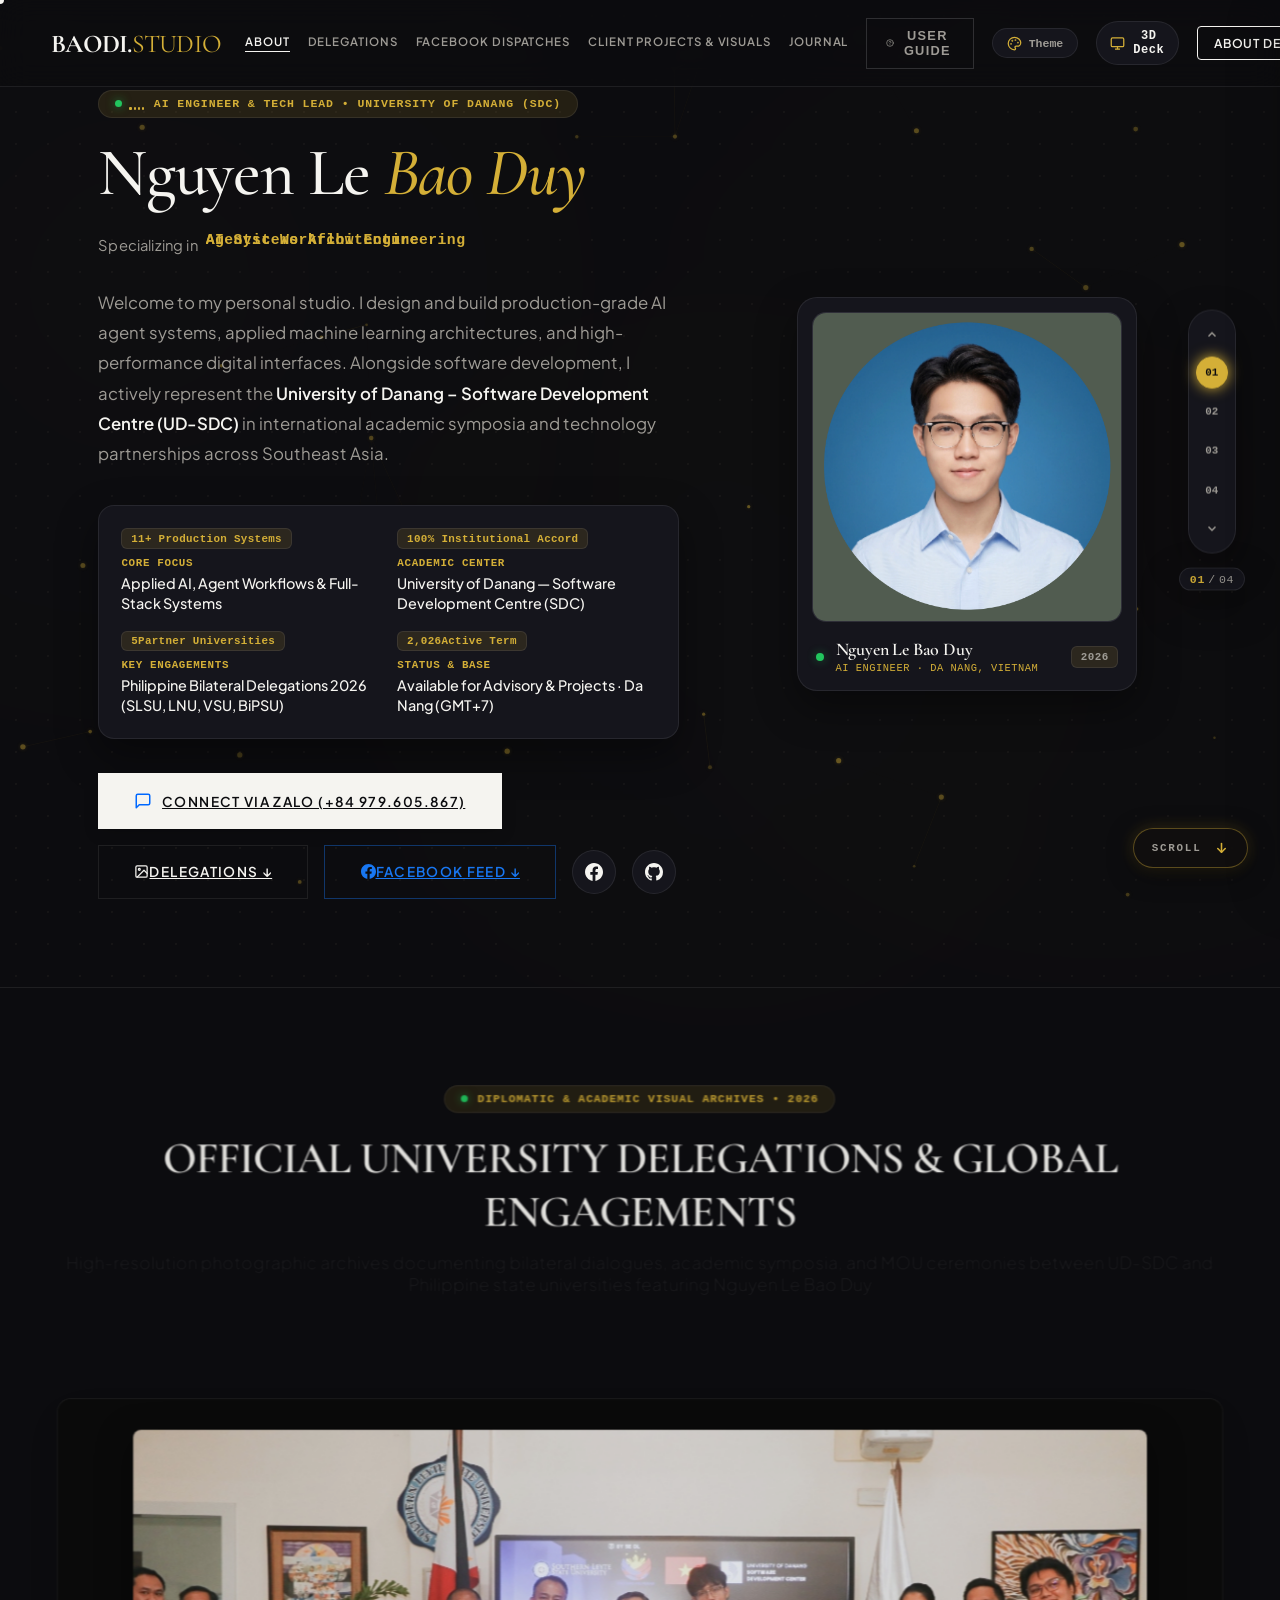
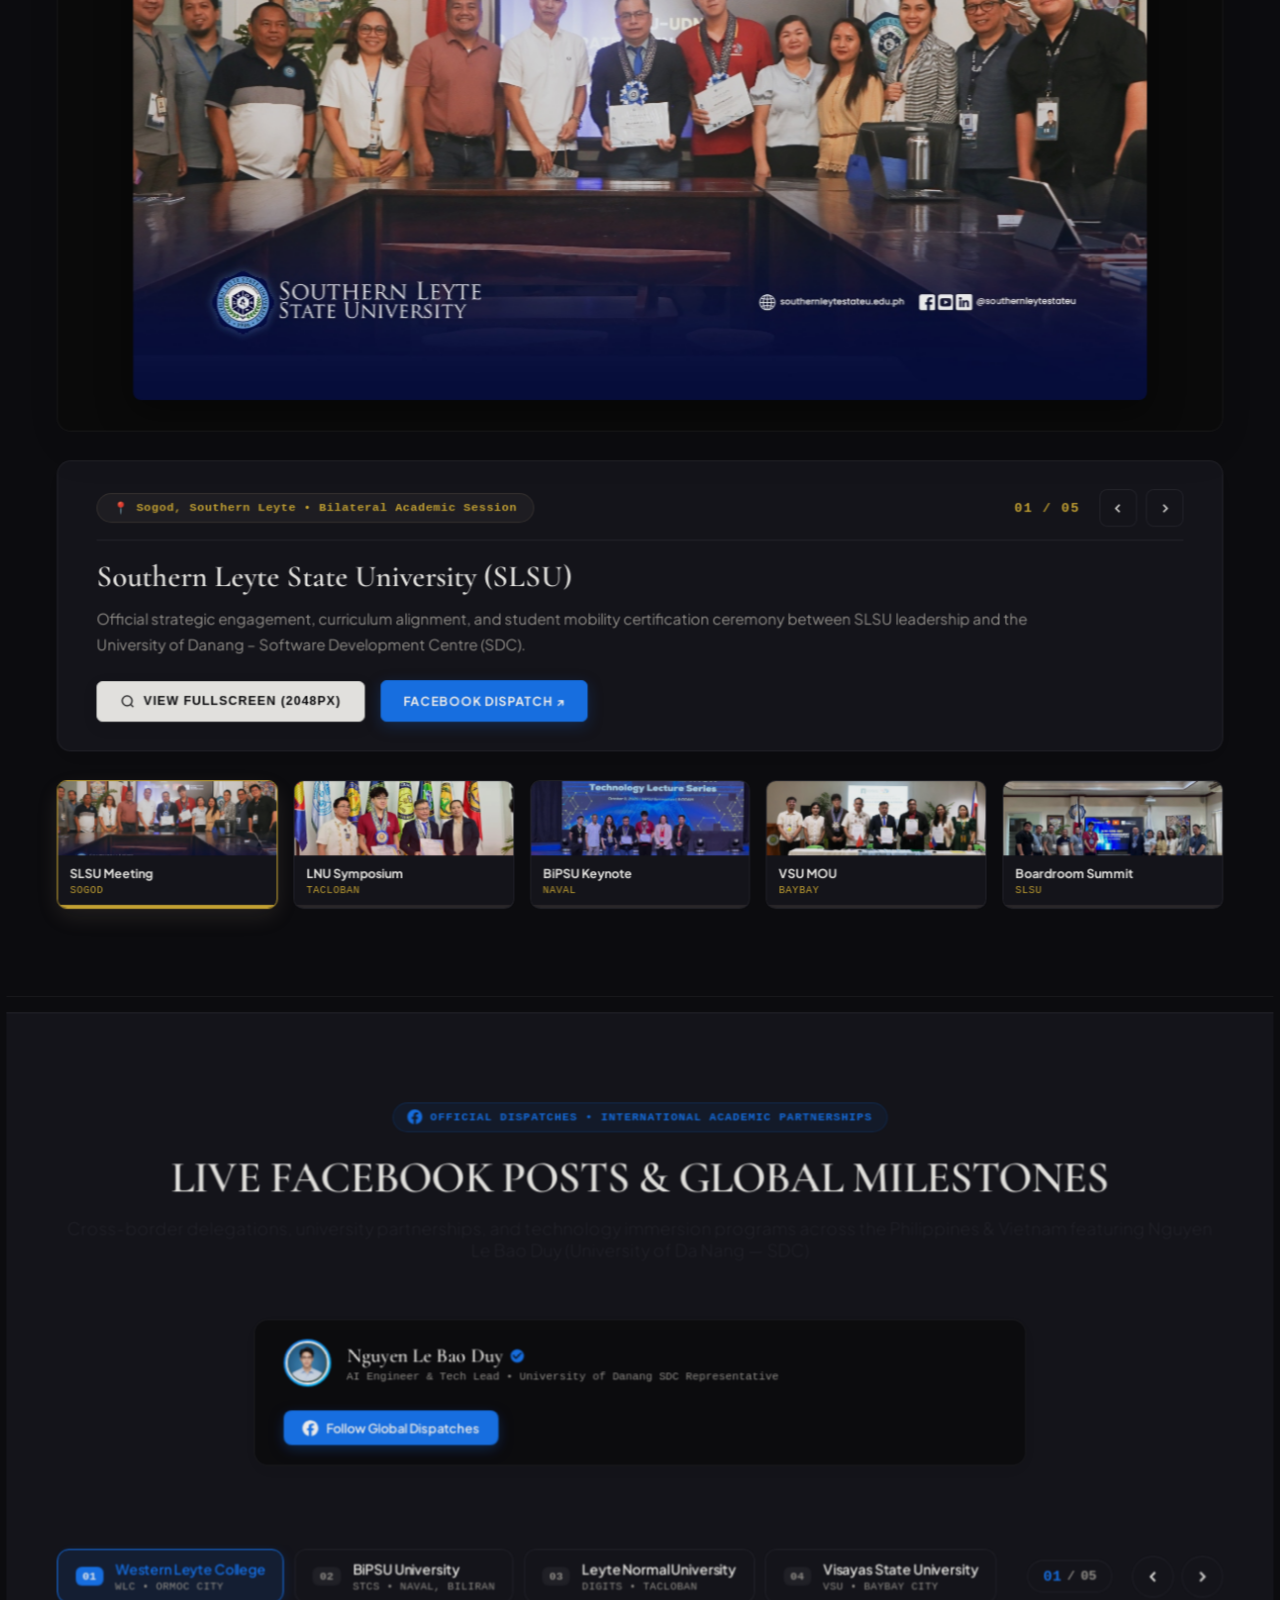
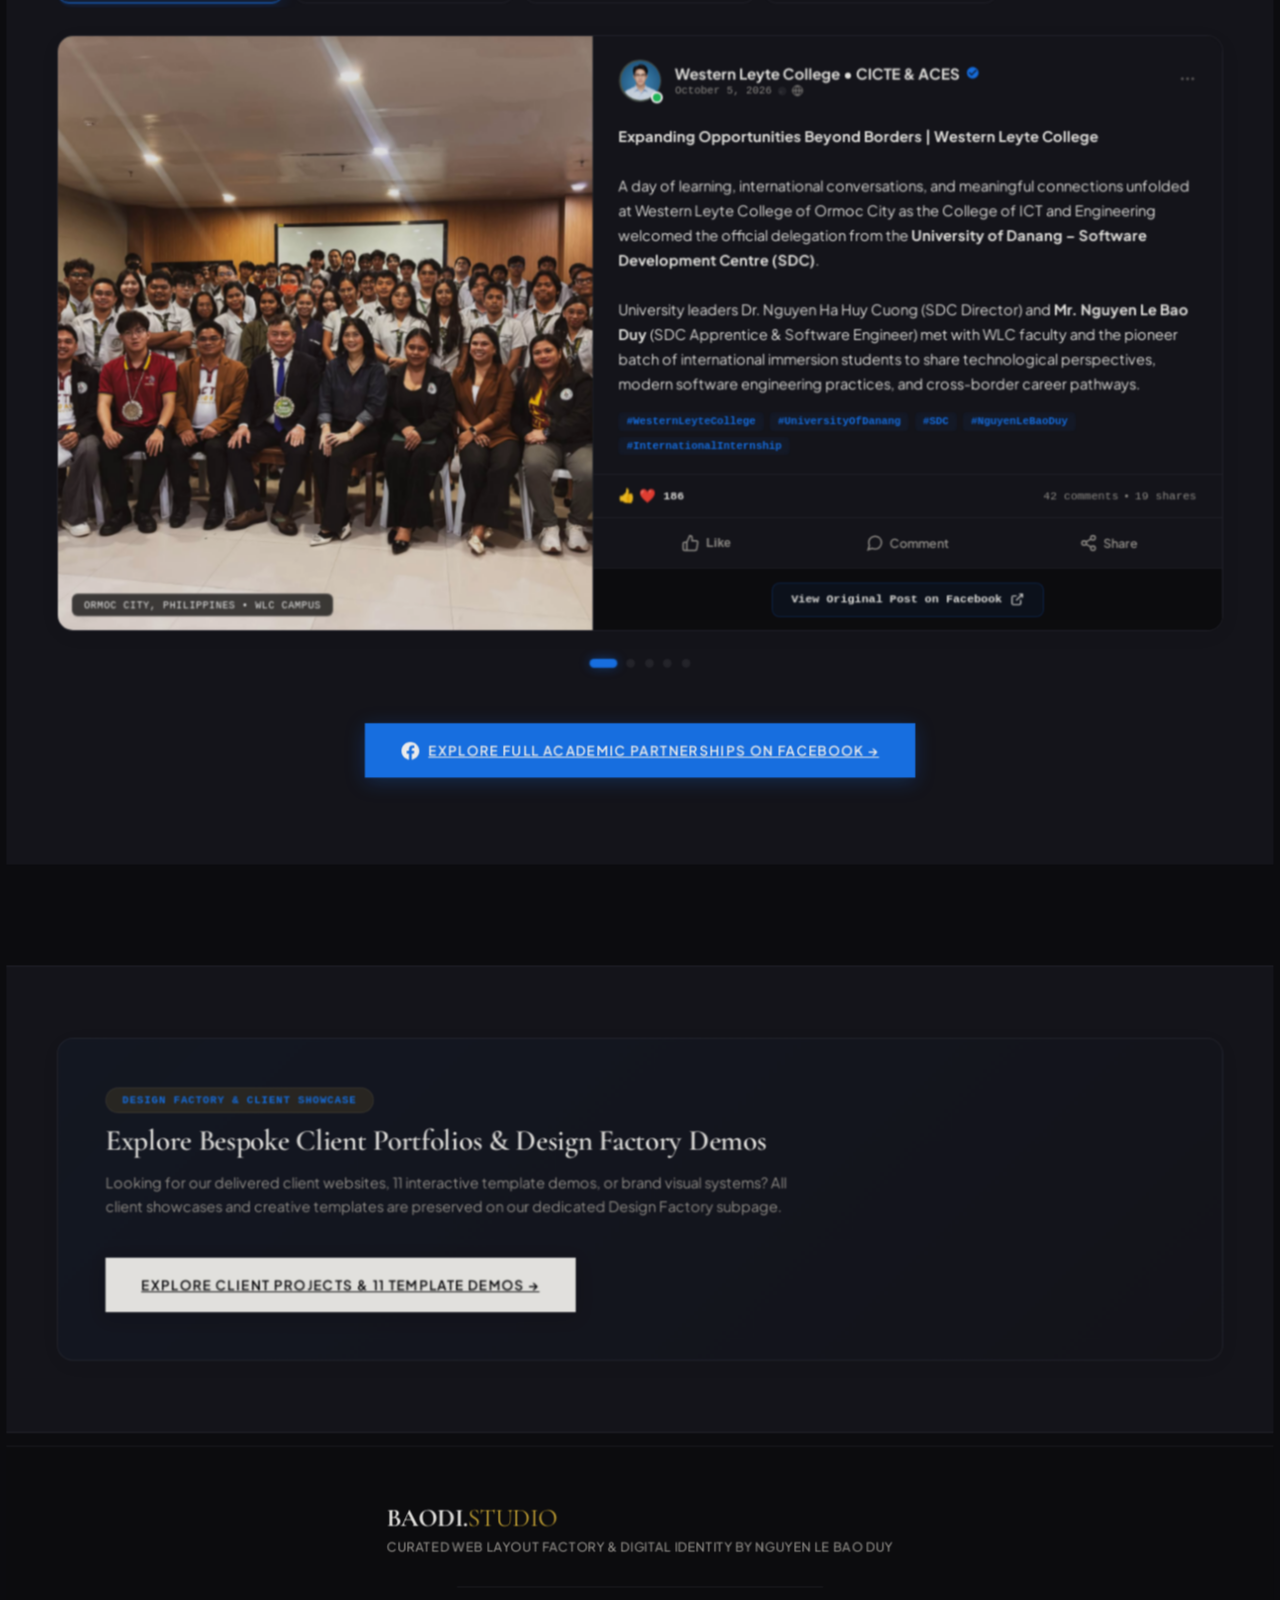
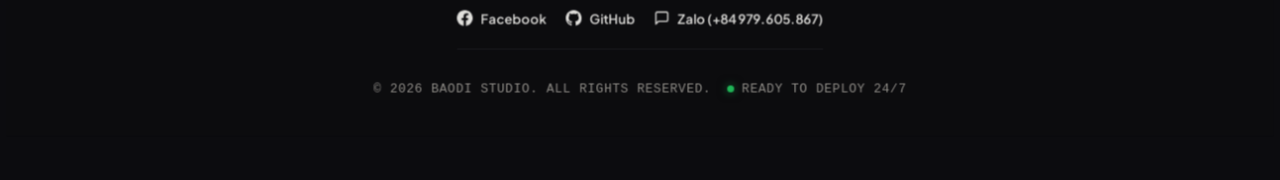
==== commit a9aaef3b: "fix: restore unhindered natural scrolling, prevent clipped content in 3D deck, and enhance responsiv" ====
--- a/index.html
+++ b/index.html
@@ -23,7 +23,7 @@
     <link rel="preconnect" href="https://port-fl.github.io" crossorigin>
 
     <!-- Custom CSS -->
-    <link rel="stylesheet" href="style.css?v=3.8">
+    <link rel="stylesheet" href="style.css?v=3.9">
     <script>
         (function() {
             var theme = localStorage.getItem('baodi-theme') || 'obsidian';
@@ -1455,7 +1455,7 @@
     </nav>
 
     <!-- Custom JS -->
-    <script src="script.js?v=3.8"></script>
+    <script src="script.js?v=3.9"></script>
     <!-- High-Resolution Image Lightbox Modal -->
     <div id="image-lightbox-modal" class="image-lightbox-modal" aria-hidden="true">
         <div class="lightbox-backdrop"></div>
--- a/style.css
+++ b/style.css
@@ -5930,70 +5930,54 @@
 }
 
 /* ==========================================================================
-   Mode 1: 3D Cinematic Deck Mode Active Styles
+   Mode 1: 3D Cinematic Deck Mode Active Styles (Fluid Section Stages)
    ========================================================================== */
-html[data-view-mode="deck"],
+html[data-view-mode="deck"] {
+    scroll-behavior: smooth;
+    scroll-snap-type: y proximity;
+}
+
 html[data-view-mode="deck"] body {
-    height: 100vh;
-    overflow: hidden;
+    height: auto;
+    overflow-y: auto;
+    overflow-x: hidden;
 }
 
 html[data-view-mode="deck"] .deck-main-container {
     position: relative;
-    width: 100vw;
-    height: 100vh;
+    width: 100%;
     perspective: 1200px;
-    overflow: hidden;
 }
 
 html[data-view-mode="deck"] .deck-slide {
-    position: absolute;
-    top: 0;
-    left: 0;
+    position: relative;
     width: 100%;
-    height: 100vh;
-    overflow-y: auto;
-    overflow-x: hidden;
-    -webkit-overflow-scrolling: touch;
+    min-height: 100vh;
+    scroll-snap-align: start;
+    scroll-snap-stop: normal;
     box-sizing: border-box;
-    padding-top: 85px;
-    opacity: 0;
-    visibility: hidden;
-    pointer-events: none;
-    transform: translateY(100%) scale(0.96) translateZ(-60px);
-    filter: blur(8px);
-    transition: transform 0.85s cubic-bezier(0.16, 1, 0.3, 1),
-                opacity 0.85s cubic-bezier(0.16, 1, 0.3, 1),
-                filter 0.85s cubic-bezier(0.16, 1, 0.3, 1);
-    will-change: transform, opacity, filter;
-    z-index: 1;
-}
-
-html[data-view-mode="deck"] .deck-slide.active {
+    padding-top: 90px;
+    padding-bottom: 5.5rem;
     opacity: 1;
     visibility: visible;
     pointer-events: auto;
-    transform: translateY(0) scale(1) translateZ(0);
+    transition: transform 0.6s cubic-bezier(0.16, 1, 0.3, 1),
+                opacity 0.5s ease,
+                filter 0.5s ease;
+    will-change: transform, opacity;
+}
+
+/* Active section in view has prominent focal depth */
+html[data-view-mode="deck"] .deck-slide.active-focus {
+    opacity: 1;
     filter: blur(0);
-    z-index: 10;
-}
-
-html[data-view-mode="deck"] .deck-slide.prev {
-    opacity: 0;
-    visibility: hidden;
-    pointer-events: none;
-    transform: translateY(-24%) scale(0.92) translateZ(-100px);
-    filter: blur(8px);
-    z-index: 4;
-}
-
-html[data-view-mode="deck"] .deck-slide.next {
-    opacity: 0;
-    visibility: hidden;
-    pointer-events: none;
-    transform: translateY(100%) scale(0.96) translateZ(-60px);
-    filter: blur(8px);
-    z-index: 4;
+    transform: scale(1);
+}
+
+/* Inactive sections gently rest with subtle perspective depth */
+html[data-view-mode="deck"] .deck-slide:not(.active-focus) {
+    opacity: 0.92;
+    transform: scale(0.99);
 }
 
 /* Slide 4 Closing Stage in Deck Mode */
@@ -6001,6 +5985,28 @@
     display: flex;
     flex-direction: column;
     justify-content: space-between;
+    min-height: 100vh;
+    padding-bottom: 2rem;
+}
+
+/* Mobile Forgiving Layout (Prevent Any Content Truncation) */
+@media (max-width: 768px) {
+    html[data-view-mode="deck"] {
+        scroll-snap-type: none; /* 100% natural, unhindered touch scrolling on mobile */
+    }
+
+    html[data-view-mode="deck"] .deck-slide {
+        min-height: auto;
+        padding-top: 80px;
+        padding-bottom: 4rem;
+        transform: none !important;
+        opacity: 1 !important;
+        filter: none !important;
+    }
+
+    html[data-view-mode="deck"] .deck-closing-slide {
+        min-height: auto;
+    }
 }
 
 /* ==========================================================================
@@ -6011,6 +6017,7 @@
     height: auto;
     overflow-y: auto;
     overflow-x: hidden;
+    scroll-snap-type: none;
 }
 
 html[data-view-mode="scroll"] .deck-main-container {
@@ -6025,6 +6032,7 @@
     top: auto !important;
     left: auto !important;
     width: 100% !important;
+    min-height: auto !important;
     height: auto !important;
     overflow: visible !important;
     opacity: 1 !important;
@@ -6033,6 +6041,7 @@
     transform: none !important;
     filter: none !important;
     padding-top: 0 !important;
+    scroll-snap-align: none !important;
 }
 
 html[data-view-mode="scroll"] .side-deck-dock {
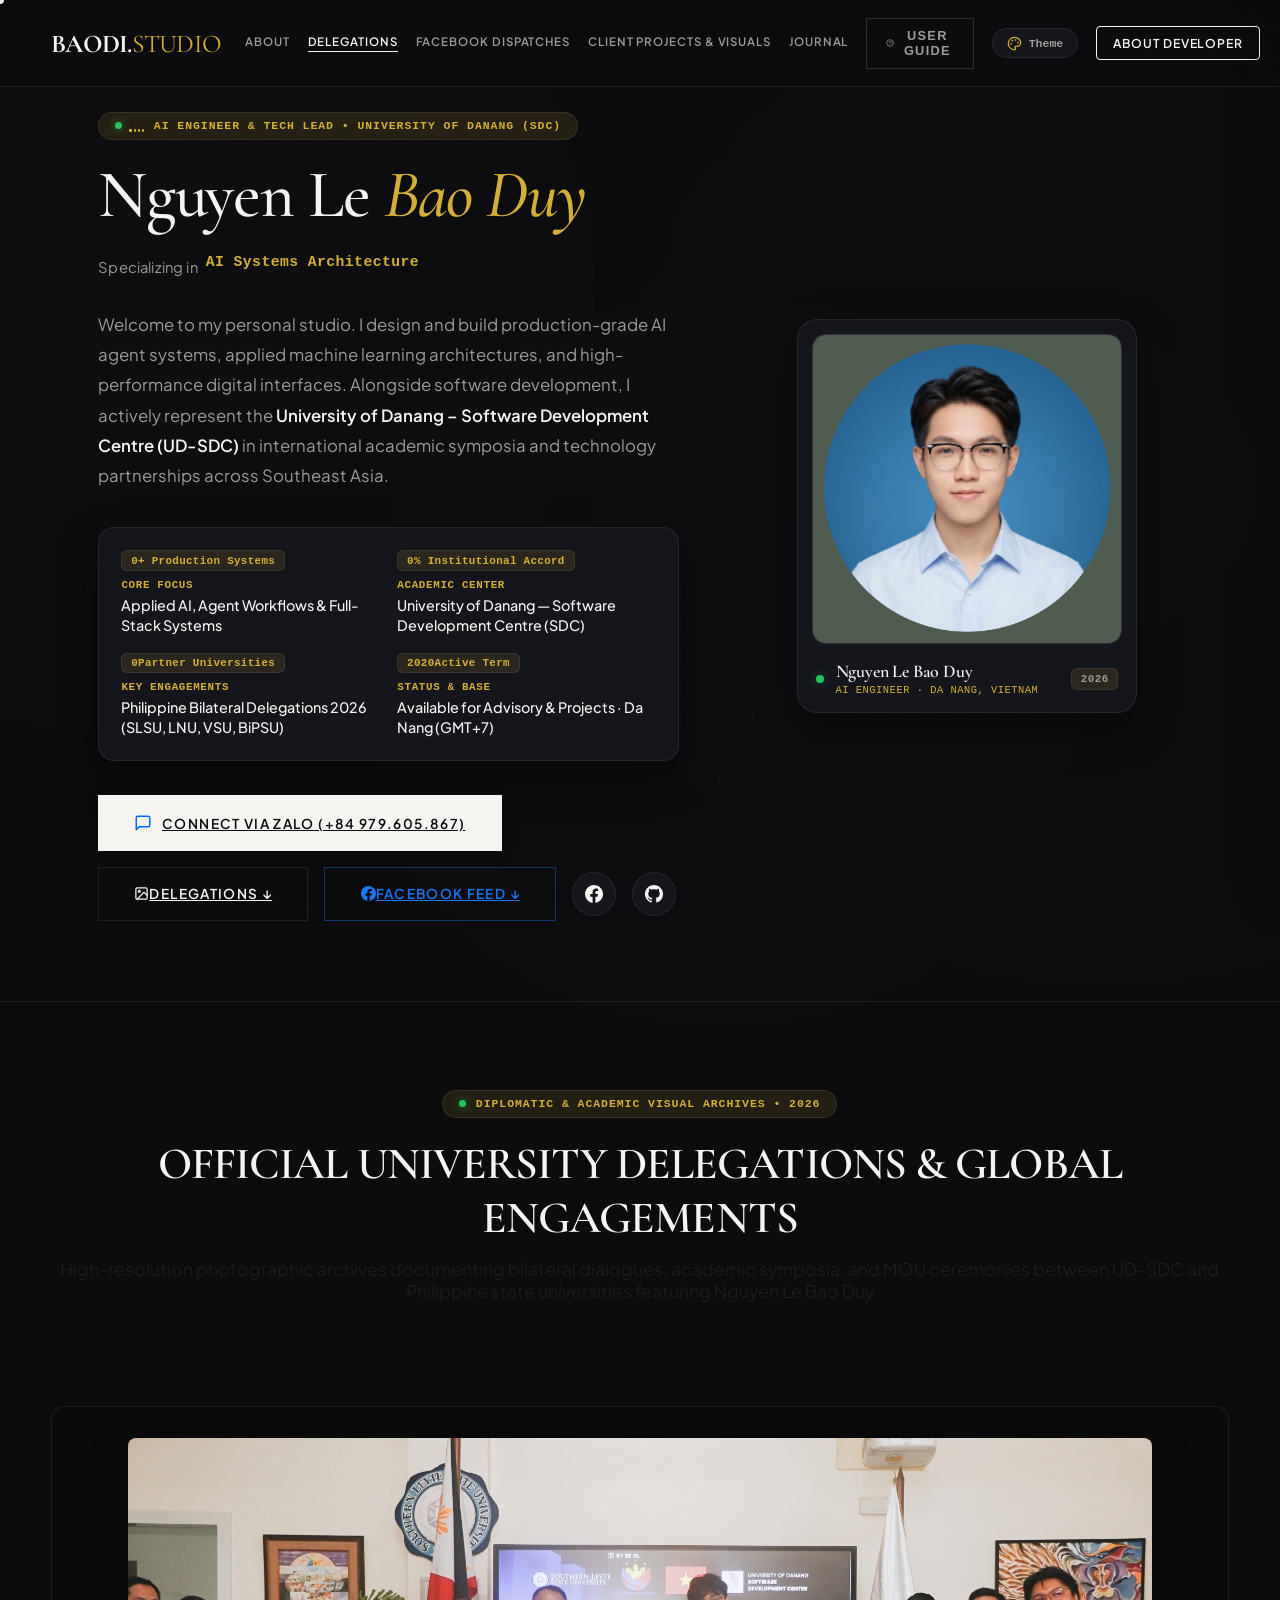
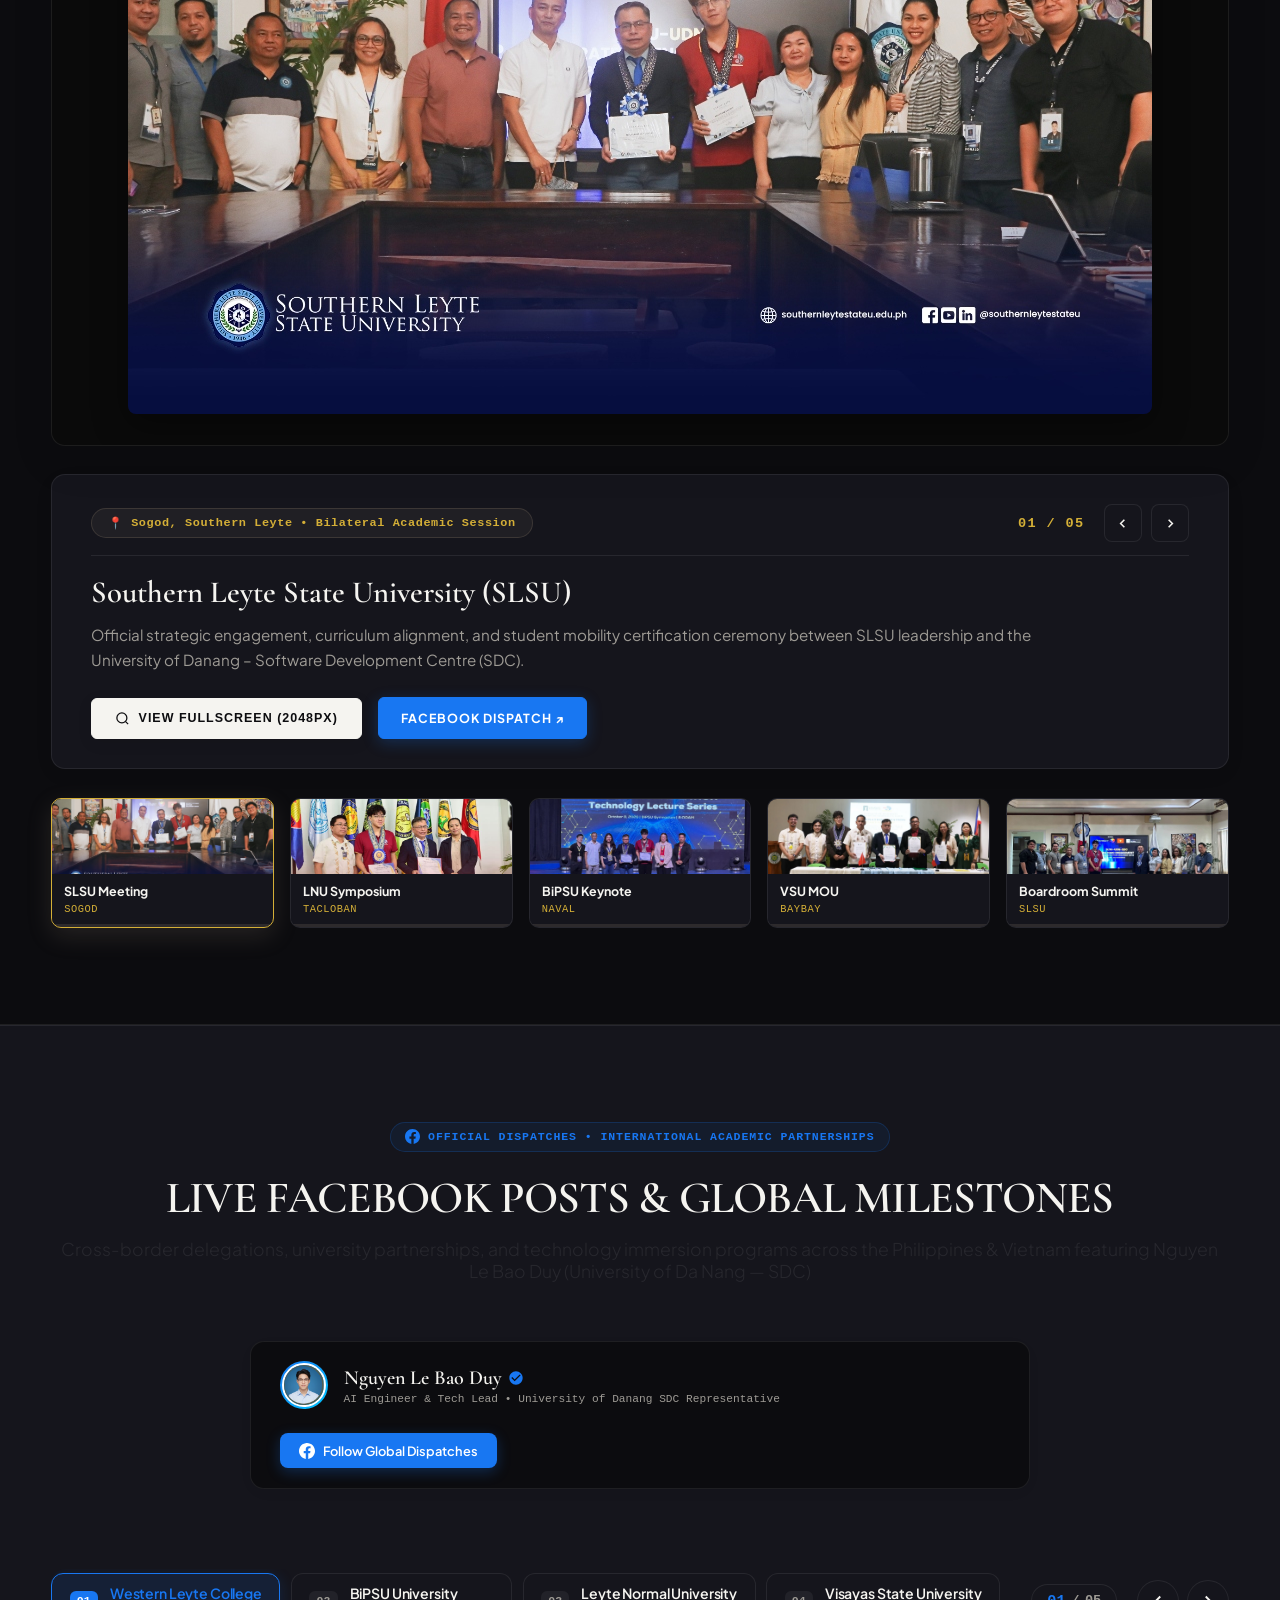
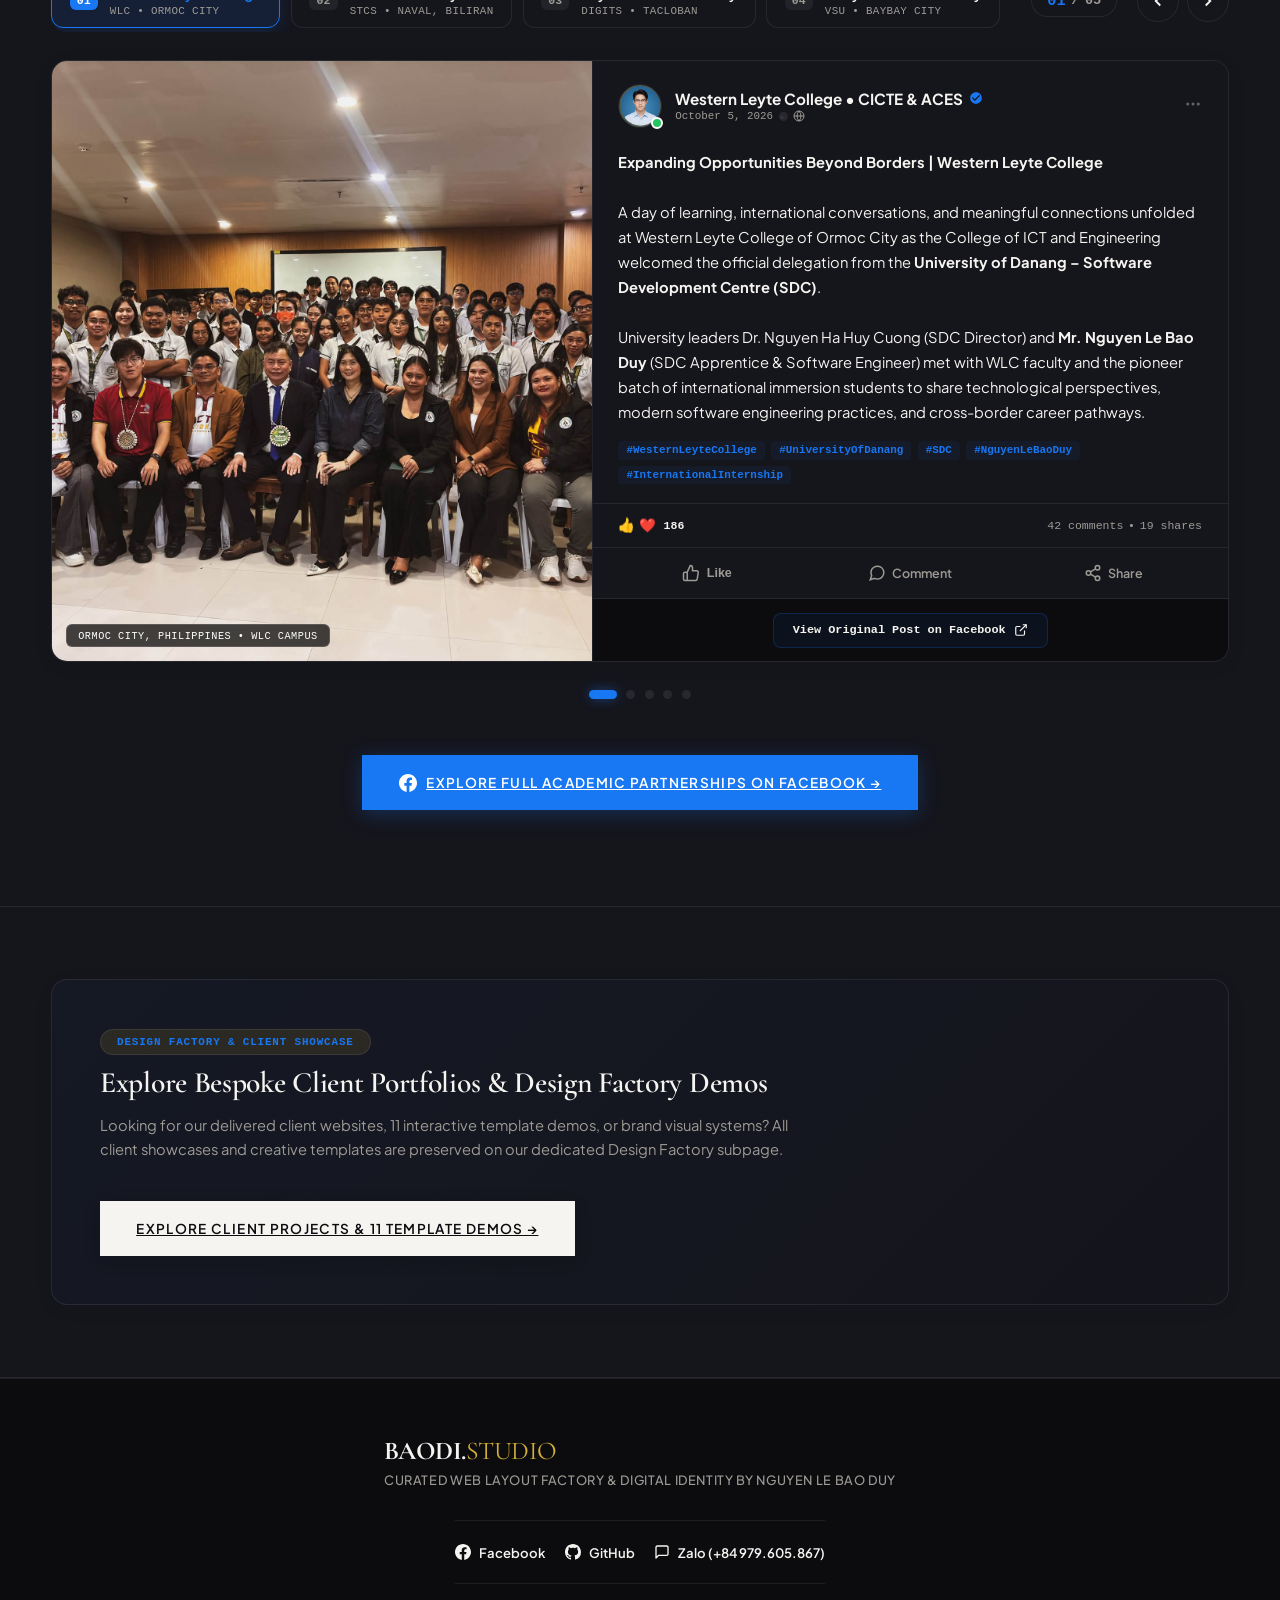
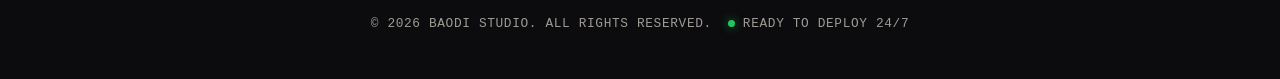
==== commit 08edc3b0: "refactor: remove 3D deck presentation and floating scroll indicator, restoring fluid continuous scro" ====
--- a/index.html
+++ b/index.html
@@ -23,13 +23,11 @@
     <link rel="preconnect" href="https://port-fl.github.io" crossorigin>
 
     <!-- Custom CSS -->
-    <link rel="stylesheet" href="style.css?v=3.9">
+    <link rel="stylesheet" href="style.css?v=4.0">
     <script>
         (function() {
             var theme = localStorage.getItem('baodi-theme') || 'obsidian';
             document.documentElement.setAttribute('data-theme', theme);
-            var viewMode = localStorage.getItem('baodi-view-mode') || 'deck';
-            document.documentElement.setAttribute('data-view-mode', viewMode);
         })();
     </script>
 </head>
@@ -101,35 +99,9 @@
                     </div>
                 </div>
 
-                <!-- Dual View Mode Switcher: 3D Deck vs Classic Scroll -->
-                <button class="view-mode-toggle-btn" id="view-mode-toggle-btn" aria-label="Toggle Viewing Mode" title="Switch between 3D Cinematic Deck & Classic Scroll Mode">
-                    <span class="mode-icon deck-icon">
-                        <svg viewBox="0 0 24 24" fill="none" stroke="currentColor" stroke-width="2" width="15" height="15">
-                            <rect x="2" y="3" width="20" height="14" rx="2" ry="2"></rect>
-                            <line x1="8" y1="21" x2="16" y2="21"></line>
-                            <line x1="12" y1="17" x2="12" y2="21"></line>
-                        </svg>
-                    </span>
-                    <span class="mode-icon scroll-icon">
-                        <svg viewBox="0 0 24 24" fill="none" stroke="currentColor" stroke-width="2" width="15" height="15">
-                            <line x1="12" y1="3" x2="12" y2="21"></line>
-                            <polyline points="7 8 12 3 17 8"></polyline>
-                            <polyline points="7 16 12 21 17 16"></polyline>
-                        </svg>
-                    </span>
-                    <span class="mode-label" id="view-mode-label">3D Deck</span>
-                </button>
-
                 <a href="#about-developer" class="launch-nav-btn">About Developer</a>
             </div>
             <div class="nav-mobile-actions">
-                <button class="mobile-mode-btn" id="mobile-mode-btn" aria-label="Toggle 3D Deck / Scroll Mode" title="Toggle 3D Deck / Scroll">
-                    <svg viewBox="0 0 24 24" fill="none" stroke="currentColor" stroke-width="2" width="17" height="17">
-                        <rect x="2" y="3" width="20" height="14" rx="2" ry="2"></rect>
-                        <line x1="8" y1="21" x2="16" y2="21"></line>
-                        <line x1="12" y1="17" x2="12" y2="21"></line>
-                    </svg>
-                </button>
                 <button class="mobile-palette-btn" id="mobile-palette-btn" aria-label="Toggle Color Theme Palette" title="Change Theme Palette">
                     <svg viewBox="0 0 24 24" fill="none" stroke="currentColor" stroke-width="2" stroke-linecap="round" stroke-linejoin="round" width="18" height="18">
                         <circle cx="12" cy="12" r="10"></circle>
@@ -209,21 +181,6 @@
             </div>
         </div>
 
-        <!-- View Mode Switcher inside Drawer -->
-        <div class="drawer-mode-box">
-            <span class="drawer-theme-label">Display Mode / Chế độ xem</span>
-            <div class="drawer-mode-options">
-                <button class="drawer-mode-btn active" id="drawer-deck-btn" data-mode-val="deck">
-                    <svg viewBox="0 0 24 24" fill="none" stroke="currentColor" stroke-width="2" width="14" height="14"><rect x="2" y="3" width="20" height="14" rx="2" ry="2"></rect><line x1="8" y1="21" x2="16" y2="21"></line><line x1="12" y1="17" x2="12" y2="21"></line></svg>
-                    <span>3D Deck Mode</span>
-                </button>
-                <button class="drawer-mode-btn" id="drawer-scroll-btn" data-mode-val="scroll">
-                    <svg viewBox="0 0 24 24" fill="none" stroke="currentColor" stroke-width="2" width="14" height="14"><line x1="12" y1="3" x2="12" y2="21"></line><polyline points="7 8 12 3 17 8"></polyline><polyline points="7 16 12 21 17 16"></polyline></svg>
-                    <span>Classic Scroll</span>
-                </button>
-            </div>
-        </div>
-
         <div class="drawer-footer-actions">
             <button class="drawer-btn-guide" id="drawer-guide-btn">
                 <svg viewBox="0 0 24 24" fill="none" stroke="currentColor" stroke-width="2" width="16" height="16">
@@ -239,9 +196,9 @@
         </div>
     </aside>
 
-    <main class="deck-main-container" id="deck-main-container">
-        <!-- Slide 01: Personal Brand Hero Section -->
-        <section class="hero-section founder-hero-section deck-slide active" id="hero-section" data-slide="0">
+    <main>
+        <!-- Personal Brand Hero Section -->
+        <section class="hero-section founder-hero-section" id="hero-section">
             <div id="about-developer"></div>
 
             <div class="hero-container founder-hero-container">
@@ -350,8 +307,8 @@
             </div>
         </section>
 
-        <!-- Slide 02: Dedicated Delegation Visual Archives & Animated Showcase Section -->
-        <section id="delegation-gallery" class="delegation-gallery-section deck-slide next" data-slide="1">
+        <!-- Dedicated Delegation Visual Archives & Animated Showcase Section -->
+        <section id="delegation-gallery" class="delegation-gallery-section">
             <div class="section-header">
                 <div class="gallery-badge">
                     <span class="status-indicator-dot"></span>
@@ -488,8 +445,8 @@
 
 
 
-        <!-- Slide 03: Facebook Feed & Social Dispatch Section -->
-        <section id="facebook-feed" class="facebook-feed-section deck-slide next" data-slide="2">
+        <!-- Facebook Feed & Social Dispatch Section -->
+        <section id="facebook-feed" class="facebook-feed-section">
             <div class="section-header">
                 <div class="fb-section-badge">
                     <svg width="15" height="15" viewBox="0 0 24 24" fill="currentColor">
@@ -1147,57 +1104,55 @@
             </div>
         </section>
 
-        <!-- Slide 04: Design Factory & Footer Closing Stage -->
-        <div class="deck-slide deck-closing-slide next" id="deck-slide-3" data-slide="3">
-            <section class="templates-hub-banner-section" id="templates-hub-section">
-                <div class="templates-hub-banner has-spotlight">
-                    <div class="hub-banner-content">
-                        <span class="hub-badge">Design Factory & Client Showcase</span>
-                        <h3 class="hub-title">Explore Bespoke Client Portfolios & Design Factory Demos</h3>
-                        <p class="hub-desc">Looking for our delivered client websites, 11 interactive template demos, or brand visual systems? All client showcases and creative templates are preserved on our dedicated Design Factory subpage.</p>
-                    </div>
-                    <div class="hub-banner-action">
-                        <a href="templates.html" class="primary-btn">
-                            <span>Explore Client Projects & 11 Template Demos →</span>
-                        </a>
-                    </div>
-                </div>
-            </section>
-
-            <footer class="site-footer">
-                <div class="footer-container">
-                    <div class="footer-brand">
-                        <span class="footer-logo">BaoDi.<span>Studio</span></span>
-                        <p class="footer-tagline">Curated Web Layout Factory & Digital Identity by Nguyen Le Bao Duy</p>
-                    </div>
-                    <div class="footer-socials">
-                        <a href="https://facebook.com/" target="_blank" rel="noopener noreferrer" class="footer-social-link" aria-label="Facebook">
-                            <svg width="16" height="16" viewBox="0 0 24 24" fill="currentColor">
-                                <path d="M24 12.073c0-6.627-5.373-12-12-12s-12 5.373-12 12c0 5.99 4.388 10.954 10.125 11.854v-8.385H7.078v-3.47h3.047V9.43c0-3.007 1.792-4.669 4.533-4.669 1.312 0 2.686.235 2.686.235v2.953H15.83c-1.491 0-1.956.925-1.956 1.874v2.25h3.328l-.532 3.47h-2.796v8.385C19.612 23.027 24 18.062 24 12.073z"/>
-                            </svg>
-                            <span>Facebook</span>
-                        </a>
-                        <a href="https://github.com/baonin0610" target="_blank" rel="noopener noreferrer" class="footer-social-link" aria-label="GitHub">
-                            <svg width="16" height="16" viewBox="0 0 24 24" fill="currentColor">
-                                <path d="M12 0C5.37 0 0 5.37 0 12c0 5.31 3.435 9.795 8.205 11.385.6.105.825-.255.825-.57 0-.285-.015-1.23-.015-2.235-3.015.555-3.795-.735-4.035-1.41-.135-.345-.72-1.41-1.23-1.695-.42-.225-1.02-.78-.015-.795.945-.015 1.62.87 1.845 1.23 1.08 1.815 2.805 1.305 3.495.99.105-.78.42-1.305.765-1.605-2.67-.3-5.46-1.335-5.46-5.925 0-1.305.465-2.385 1.23-3.225-.12-.3-.54-1.53.12-3.18 0 0 1.005-.315 3.3 1.23.96-.27 1.98-.405 3-.405s2.04.135 3 .405c2.295-1.56 3.3-1.23 3.3-1.23.66 1.65.24 2.88.12 3.18.765.84 1.23 1.905 1.23 3.225 0 4.605-2.805 5.625-5.475 5.925.435.375.81 1.095.81 2.22 0 1.605-.015 2.895-.015 3.3 0 .315.225.69.825.57A12.02 12.02 0 0 0 24 12c0-6.63-5.37-12-12-12z"/>
-                            </svg>
-                            <span>GitHub</span>
-                        </a>
-                        <a href="https://zalo.me/0979605867" target="_blank" rel="noopener noreferrer" class="footer-social-link" aria-label="Zalo">
-                            <svg width="16" height="16" viewBox="0 0 24 24" fill="none" stroke="currentColor" stroke-width="2" stroke-linecap="round" stroke-linejoin="round">
-                                <path d="M21 15a2 2 0 0 1-2 2H7l-4 4V5a2 2 0 0 1 2-2h14a2 2 0 0 1 2 2z"></path>
-                            </svg>
-                            <span>Zalo (+84 979.605.867)</span>
-                        </a>
-                    </div>
-                    <div class="footer-bottom">
-                        <p>&copy; 2026 BaoDi Studio. All rights reserved.</p>
-                        <p class="footer-status-pill"><span class="status-indicator-dot"></span> Ready to deploy 24/7</p>
-                    </div>
-                </div>
-            </footer>
+        <!-- Link to Secondary Subpage: Client Projects & Visuals -->
+        <section class="templates-hub-banner-section">
+            <div class="templates-hub-banner has-spotlight">
+                <div class="hub-banner-content">
+                    <span class="hub-badge">Design Factory & Client Showcase</span>
+                    <h3 class="hub-title">Explore Bespoke Client Portfolios & Design Factory Demos</h3>
+                    <p class="hub-desc">Looking for our delivered client websites, 11 interactive template demos, or brand visual systems? All client showcases and creative templates are preserved on our dedicated Design Factory subpage.</p>
+                </div>
+                <div class="hub-banner-action">
+                    <a href="templates.html" class="primary-btn">
+                        <span>Explore Client Projects & 11 Template Demos →</span>
+                    </a>
+                </div>
+            </div>
+        </section>
+    </main>
+
+    <footer class="site-footer">
+        <div class="footer-container">
+            <div class="footer-brand">
+                <span class="footer-logo">BaoDi.<span>Studio</span></span>
+                <p class="footer-tagline">Curated Web Layout Factory & Digital Identity by Nguyen Le Bao Duy</p>
+            </div>
+            <div class="footer-socials">
+                <a href="https://facebook.com/" target="_blank" rel="noopener noreferrer" class="footer-social-link" aria-label="Facebook">
+                    <svg width="16" height="16" viewBox="0 0 24 24" fill="currentColor">
+                        <path d="M24 12.073c0-6.627-5.373-12-12-12s-12 5.373-12 12c0 5.99 4.388 10.954 10.125 11.854v-8.385H7.078v-3.47h3.047V9.43c0-3.007 1.792-4.669 4.533-4.669 1.312 0 2.686.235 2.686.235v2.953H15.83c-1.491 0-1.956.925-1.956 1.874v2.25h3.328l-.532 3.47h-2.796v8.385C19.612 23.027 24 18.062 24 12.073z"/>
+                    </svg>
+                    <span>Facebook</span>
+                </a>
+                <a href="https://github.com/baonin0610" target="_blank" rel="noopener noreferrer" class="footer-social-link" aria-label="GitHub">
+                    <svg width="16" height="16" viewBox="0 0 24 24" fill="currentColor">
+                        <path d="M12 0C5.37 0 0 5.37 0 12c0 5.31 3.435 9.795 8.205 11.385.6.105.825-.255.825-.57 0-.285-.015-1.23-.015-2.235-3.015.555-3.795-.735-4.035-1.41-.135-.345-.72-1.41-1.23-1.695-.42-.225-1.02-.78-.015-.795.945-.015 1.62.87 1.845 1.23 1.08 1.815 2.805 1.305 3.495.99.105-.78.42-1.305.765-1.605-2.67-.3-5.46-1.335-5.46-5.925 0-1.305.465-2.385 1.23-3.225-.12-.3-.54-1.53.12-3.18 0 0 1.005-.315 3.3 1.23.96-.27 1.98-.405 3-.405s2.04.135 3 .405c2.295-1.56 3.3-1.23 3.3-1.23.66 1.65.24 2.88.12 3.18.765.84 1.23 1.905 1.23 3.225 0 4.605-2.805 5.625-5.475 5.925.435.375.81 1.095.81 2.22 0 1.605-.015 2.895-.015 3.3 0 .315.225.69.825.57A12.02 12.02 0 0 0 24 12c0-6.63-5.37-12-12-12z"/>
+                    </svg>
+                    <span>GitHub</span>
+                </a>
+                <a href="https://zalo.me/0979605867" target="_blank" rel="noopener noreferrer" class="footer-social-link" aria-label="Zalo">
+                    <svg width="16" height="16" viewBox="0 0 24 24" fill="none" stroke="currentColor" stroke-width="2" stroke-linecap="round" stroke-linejoin="round">
+                        <path d="M21 15a2 2 0 0 1-2 2H7l-4 4V5a2 2 0 0 1 2-2h14a2 2 0 0 1 2 2z"></path>
+                    </svg>
+                    <span>Zalo (+84 979.605.867)</span>
+                </a>
+            </div>
+            <div class="footer-bottom">
+                <p>&copy; 2026 BaoDi Studio. All rights reserved.</p>
+                <p class="footer-status-pill"><span class="status-indicator-dot"></span> Ready to deploy 24/7</p>
+            </div>
         </div>
-    </main>
+    </footer>
 
 
     <!-- Live Template Preview Modal -->
@@ -1375,16 +1330,7 @@
         </div>
     </div>
 
-    <!-- Floating Bottom-Corner Scroll Guide Indicator -->
-    <a href="#delegation-gallery" class="floating-scroll-down-btn" id="floating-scroll-down-btn" aria-label="Scroll down to view more information" title="Scroll down to explore">
-        <span class="scroll-btn-text">Scroll</span>
-        <div class="scroll-btn-icon">
-            <svg viewBox="0 0 24 24" fill="none" stroke="currentColor" stroke-width="2.5" stroke-linecap="round" stroke-linejoin="round">
-                <line x1="12" y1="4" x2="12" y2="18"></line>
-                <polyline points="6 12 12 18 18 12"></polyline>
-            </svg>
-        </div>
-    </a>
+
 
     <!-- Mobile Bottom Navigation Dock -->
     <nav class="mobile-bottom-nav" aria-label="Mobile Navigation">
@@ -1419,43 +1365,8 @@
         </a>
     </nav>
 
-    <!-- Interactive Floating 3D Side Deck Dock (Active in Deck Mode) -->
-    <nav class="side-deck-dock" id="side-deck-dock" aria-label="3D Deck Navigation">
-        <div class="deck-dock-track">
-            <button class="deck-nav-arrow deck-prev-btn" id="deck-prev-btn" aria-label="Previous Slide (Up)" title="Previous Slide (Up / ArrowUp)">
-                <svg viewBox="0 0 24 24" fill="none" stroke="currentColor" stroke-width="2.5" width="14" height="14"><polyline points="18 15 12 9 6 15"></polyline></svg>
-            </button>
-            <div class="deck-dots-group">
-                <button class="deck-dot-btn active" data-slide-index="0" aria-label="Slide 01: Founder & Architect">
-                    <span class="deck-dot-num">01</span>
-                    <span class="deck-dot-tooltip">01 // Founder & Lab</span>
-                </button>
-                <button class="deck-dot-btn" data-slide-index="1" aria-label="Slide 02: University Delegations">
-                    <span class="deck-dot-num">02</span>
-                    <span class="deck-dot-tooltip">02 // Delegations Archive</span>
-                </button>
-                <button class="deck-dot-btn" data-slide-index="2" aria-label="Slide 03: Milestone Dispatches">
-                    <span class="deck-dot-num">03</span>
-                    <span class="deck-dot-tooltip">03 // Social Dispatches</span>
-                </button>
-                <button class="deck-dot-btn" data-slide-index="3" aria-label="Slide 04: Design Factory & Lab">
-                    <span class="deck-dot-num">04</span>
-                    <span class="deck-dot-tooltip">04 // Design Factory</span>
-                </button>
-            </div>
-            <button class="deck-nav-arrow deck-next-btn" id="deck-next-btn" aria-label="Next Slide (Down)" title="Next Slide (Down / ArrowDown)">
-                <svg viewBox="0 0 24 24" fill="none" stroke="currentColor" stroke-width="2.5" width="14" height="14"><polyline points="6 9 12 15 18 9"></polyline></svg>
-            </button>
-        </div>
-        <div class="deck-slide-indicator">
-            <span class="deck-current-num" id="deck-current-num">01</span>
-            <span class="deck-divider">/</span>
-            <span class="deck-total-num">04</span>
-        </div>
-    </nav>
-
     <!-- Custom JS -->
-    <script src="script.js?v=3.9"></script>
+    <script src="script.js?v=4.0"></script>
     <!-- High-Resolution Image Lightbox Modal -->
     <div id="image-lightbox-modal" class="image-lightbox-modal" aria-hidden="true">
         <div class="lightbox-backdrop"></div>
--- a/style.css
+++ b/style.css
@@ -2905,145 +2905,7 @@
     }
 }
 
-/* ==========================================================================
-   Floating Bottom-Corner Scroll Down Indicator (Jumping Guide)
-   ========================================================================== */
-.floating-scroll-down-btn {
-    position: fixed;
-    bottom: 32px;
-    right: 32px;
-    z-index: 95;
-    display: inline-flex;
-    align-items: center;
-    gap: 0.6rem;
-    padding: 0.55rem 1rem 0.55rem 1.1rem;
-    background: rgba(18, 16, 14, 0.86);
-    backdrop-filter: blur(14px);
-    -webkit-backdrop-filter: blur(14px);
-    border: 1px solid rgba(212, 175, 55, 0.38);
-    border-radius: 999px;
-    color: var(--text-color, #f5f3ef);
-    text-decoration: none;
-    cursor: pointer;
-    box-shadow: 0 6px 24px rgba(0, 0, 0, 0.5), 0 0 16px rgba(212, 175, 55, 0.22);
-    animation: floatingScrollEntrance 0.7s cubic-bezier(0.16, 1, 0.3, 1) 0.4s backwards,
-               scrollPillPulse 2.8s infinite ease-in-out;
-    transition: opacity 0.35s cubic-bezier(0.16, 1, 0.3, 1),
-                transform 0.35s cubic-bezier(0.16, 1, 0.3, 1),
-                background-color 0.25s ease,
-                border-color 0.25s ease,
-                box-shadow 0.25s ease;
-}
-
-.floating-scroll-down-btn:hover {
-    background: rgba(28, 24, 20, 0.96);
-    border-color: var(--accent-color, #d4af37);
-    color: var(--accent-color, #d4af37);
-    box-shadow: 0 8px 30px rgba(0, 0, 0, 0.65), 0 0 24px rgba(212, 175, 55, 0.45);
-    transform: translateY(-3px) scale(1.03);
-}
-
-.floating-scroll-down-btn:active {
-    transform: translateY(-1px) scale(0.98);
-}
-
-.floating-scroll-down-btn.is-hidden {
-    opacity: 0;
-    pointer-events: none;
-    transform: translateY(20px) scale(0.9);
-}
-
-.scroll-btn-text {
-    font-family: var(--font-mono, monospace);
-    font-size: 0.68rem;
-    font-weight: 600;
-    text-transform: uppercase;
-    letter-spacing: 0.16em;
-    color: var(--text-muted, #9e9a93);
-    transition: color 0.25s ease;
-    user-select: none;
-    white-space: nowrap;
-}
-
-.floating-scroll-down-btn:hover .scroll-btn-text {
-    color: var(--accent-color, #d4af37);
-}
-
-.scroll-btn-icon {
-    display: flex;
-    align-items: center;
-    justify-content: center;
-    width: 20px;
-    height: 20px;
-    color: var(--accent-color, #d4af37);
-    animation: iconJumpBounce 1.8s infinite ease-in-out;
-}
-
-.scroll-btn-icon svg {
-    width: 15px;
-    height: 15px;
-    stroke: var(--accent-color, #d4af37);
-    transition: stroke 0.25s ease;
-}
-
-/* Jumping Animation for Downward Direction Indicator */
-@keyframes iconJumpBounce {
-    0%, 20%, 50%, 80%, 100% {
-        transform: translateY(0);
-    }
-    40% {
-        transform: translateY(6px);
-    }
-    60% {
-        transform: translateY(3px);
-    }
-}
-
-/* Subtle Breathing Glow for the Pill */
-@keyframes scrollPillPulse {
-    0%, 100% {
-        box-shadow: 0 6px 24px rgba(0, 0, 0, 0.5), 0 0 12px rgba(212, 175, 55, 0.18);
-        border-color: rgba(212, 175, 55, 0.35);
-    }
-    50% {
-        box-shadow: 0 8px 28px rgba(0, 0, 0, 0.6), 0 0 20px rgba(212, 175, 55, 0.38);
-        border-color: rgba(212, 175, 55, 0.6);
-    }
-}
-
-/* Initial Smooth Entrance on Load */
-@keyframes floatingScrollEntrance {
-    0% {
-        opacity: 0;
-        transform: translateY(24px) scale(0.85);
-    }
-    100% {
-        opacity: 1;
-        transform: translateY(0) scale(1);
-    }
-}
-
-/* Mobile Responsiveness */
-@media (max-width: 768px) {
-    .floating-scroll-down-btn {
-        bottom: 74px; /* Sits comfortably above mobile-bottom-nav */
-        right: 18px;
-        padding: 0.45rem 0.85rem;
-        gap: 0.45rem;
-    }
-    .scroll-btn-text {
-        font-size: 0.62rem;
-        letter-spacing: 0.12em;
-    }
-    .scroll-btn-icon {
-        width: 18px;
-        height: 18px;
-    }
-    .scroll-btn-icon svg {
-        width: 13px;
-        height: 13px;
-    }
-}
+
 
 /* Interactive Collage Deck Stack Styles */
 .hero-deck-stack {
@@ -5821,391 +5683,7 @@
     font-weight: 600;
 }
 
-/* ==========================================================================
-   Dual View Mode: 3D Cinematic Deck vs Classic Continuous Scroll
-   ========================================================================== */
-
-/* Toggle Button in Header */
-.view-mode-toggle-btn {
-    display: inline-flex;
-    align-items: center;
-    gap: 0.5rem;
-    padding: 0.42rem 0.85rem;
-    border-radius: 999px;
-    background: var(--bg-card);
-    border: 1px solid var(--border-color);
-    color: var(--text-color);
-    font-family: var(--font-mono);
-    font-size: 0.75rem;
-    font-weight: 600;
-    letter-spacing: 0.04em;
-    cursor: pointer;
-    transition: var(--transition-fast);
-}
-
-.view-mode-toggle-btn:hover {
-    border-color: var(--accent-color);
-    color: var(--accent-color);
-    box-shadow: 0 0 12px var(--accent-subtle);
-}
-
-.view-mode-toggle-btn .mode-icon {
-    display: inline-flex;
-    align-items: center;
-    color: var(--accent-color);
-}
-
-.view-mode-toggle-btn .scroll-icon {
-    display: none;
-}
-
-html[data-view-mode="scroll"] .view-mode-toggle-btn .deck-icon {
-    display: none;
-}
-
-html[data-view-mode="scroll"] .view-mode-toggle-btn .scroll-icon {
-    display: inline-flex;
-}
-
-/* Mobile Header Mode Toggle Button */
-.mobile-mode-btn {
-    width: 38px;
-    height: 38px;
-    display: inline-flex;
-    align-items: center;
-    justify-content: center;
-    background: var(--bg-card);
-    border: 1px solid var(--border-color);
-    border-radius: 50%;
-    color: var(--accent-color);
-    cursor: pointer;
-    transition: var(--transition-fast);
-}
-
-.mobile-mode-btn:hover {
-    border-color: var(--accent-color);
-    transform: scale(1.05);
-}
-
-/* Drawer Mode Box */
-.drawer-mode-box {
-    padding: 1.1rem 1.4rem;
-    border-bottom: 1px solid var(--border-color);
-    display: flex;
-    flex-direction: column;
-    gap: 0.75rem;
-    background: var(--bg-card-subtle);
-}
-
-.drawer-mode-options {
-    display: grid;
-    grid-template-columns: repeat(2, 1fr);
-    gap: 0.5rem;
-}
-
-.drawer-mode-btn {
-    display: flex;
-    align-items: center;
-    justify-content: center;
-    gap: 0.45rem;
-    padding: 0.55rem 0.75rem;
-    border-radius: 8px;
-    background: var(--bg-card);
-    border: 1px solid var(--border-color);
-    color: var(--text-color);
-    font-size: 0.78rem;
-    font-weight: 500;
-    cursor: pointer;
-    transition: var(--transition-fast);
-}
-
-.drawer-mode-btn svg {
-    color: var(--accent-color);
-}
-
-.drawer-mode-btn.active {
-    border-color: var(--accent-color);
-    background: var(--accent-subtle);
-    font-weight: 600;
-}
-
-/* ==========================================================================
-   Mode 1: 3D Cinematic Deck Mode Active Styles (Fluid Section Stages)
-   ========================================================================== */
-html[data-view-mode="deck"] {
-    scroll-behavior: smooth;
-    scroll-snap-type: y proximity;
-}
-
-html[data-view-mode="deck"] body {
-    height: auto;
-    overflow-y: auto;
-    overflow-x: hidden;
-}
-
-html[data-view-mode="deck"] .deck-main-container {
-    position: relative;
-    width: 100%;
-    perspective: 1200px;
-}
-
-html[data-view-mode="deck"] .deck-slide {
-    position: relative;
-    width: 100%;
-    min-height: 100vh;
-    scroll-snap-align: start;
-    scroll-snap-stop: normal;
-    box-sizing: border-box;
-    padding-top: 90px;
-    padding-bottom: 5.5rem;
-    opacity: 1;
-    visibility: visible;
-    pointer-events: auto;
-    transition: transform 0.6s cubic-bezier(0.16, 1, 0.3, 1),
-                opacity 0.5s ease,
-                filter 0.5s ease;
-    will-change: transform, opacity;
-}
-
-/* Active section in view has prominent focal depth */
-html[data-view-mode="deck"] .deck-slide.active-focus {
-    opacity: 1;
-    filter: blur(0);
-    transform: scale(1);
-}
-
-/* Inactive sections gently rest with subtle perspective depth */
-html[data-view-mode="deck"] .deck-slide:not(.active-focus) {
-    opacity: 0.92;
-    transform: scale(0.99);
-}
-
-/* Slide 4 Closing Stage in Deck Mode */
-html[data-view-mode="deck"] .deck-closing-slide {
-    display: flex;
-    flex-direction: column;
-    justify-content: space-between;
-    min-height: 100vh;
-    padding-bottom: 2rem;
-}
-
-/* Mobile Forgiving Layout (Prevent Any Content Truncation) */
-@media (max-width: 768px) {
-    html[data-view-mode="deck"] {
-        scroll-snap-type: none; /* 100% natural, unhindered touch scrolling on mobile */
-    }
-
-    html[data-view-mode="deck"] .deck-slide {
-        min-height: auto;
-        padding-top: 80px;
-        padding-bottom: 4rem;
-        transform: none !important;
-        opacity: 1 !important;
-        filter: none !important;
-    }
-
-    html[data-view-mode="deck"] .deck-closing-slide {
-        min-height: auto;
-    }
-}
-
-/* ==========================================================================
-   Mode 2: Classic Scroll Mode Styles
-   ========================================================================== */
-html[data-view-mode="scroll"],
-html[data-view-mode="scroll"] body {
-    height: auto;
-    overflow-y: auto;
-    overflow-x: hidden;
-    scroll-snap-type: none;
-}
-
-html[data-view-mode="scroll"] .deck-main-container {
-    position: relative;
-    width: 100%;
-    height: auto;
-    overflow: visible;
-}
-
-html[data-view-mode="scroll"] .deck-slide {
-    position: relative !important;
-    top: auto !important;
-    left: auto !important;
-    width: 100% !important;
-    min-height: auto !important;
-    height: auto !important;
-    overflow: visible !important;
-    opacity: 1 !important;
-    visibility: visible !important;
-    pointer-events: auto !important;
-    transform: none !important;
-    filter: none !important;
-    padding-top: 0 !important;
-    scroll-snap-align: none !important;
-}
-
-html[data-view-mode="scroll"] .side-deck-dock {
-    display: none !important;
-}
-
-/* ==========================================================================
-   Side Deck Dock (Floating 3D Navigation Controls)
-   ========================================================================== */
-.side-deck-dock {
-    position: fixed;
-    right: 2.2rem;
-    top: 50%;
-    transform: translateY(-50%);
-    z-index: 999;
-    display: flex;
-    flex-direction: column;
-    align-items: center;
-    gap: 0.85rem;
-    pointer-events: auto;
-    animation: sideDockFadeIn 0.5s cubic-bezier(0.16, 1, 0.3, 1);
-}
-
-@keyframes sideDockFadeIn {
-    from { opacity: 0; transform: translateY(-50%) translateX(20px); }
-    to { opacity: 1; transform: translateY(-50%) translateX(0); }
-}
-
-.deck-dock-track {
-    background: var(--bg-card);
-    border: 1px solid var(--border-color);
-    border-radius: 999px;
-    padding: 0.65rem 0.45rem;
-    display: flex;
-    flex-direction: column;
-    align-items: center;
-    gap: 0.5rem;
-    box-shadow: var(--card-shadow);
-    backdrop-filter: blur(16px);
-    -webkit-backdrop-filter: blur(16px);
-}
-
-.deck-nav-arrow {
-    width: 28px;
-    height: 28px;
-    border-radius: 50%;
-    border: 1px solid transparent;
-    background: transparent;
-    color: var(--text-muted);
-    cursor: pointer;
-    display: flex;
-    align-items: center;
-    justify-content: center;
-    transition: var(--transition-fast);
-}
-
-.deck-nav-arrow:hover {
-    color: var(--accent-color);
-    background: var(--accent-subtle);
-    border-color: var(--border-color);
-}
-
-.deck-dots-group {
-    display: flex;
-    flex-direction: column;
-    gap: 0.45rem;
-}
-
-.deck-dot-btn {
-    position: relative;
-    width: 32px;
-    height: 32px;
-    border-radius: 50%;
-    background: transparent;
-    border: 1px solid transparent;
-    color: var(--text-muted);
-    font-family: var(--font-mono);
-    font-size: 0.68rem;
-    font-weight: 700;
-    cursor: pointer;
-    display: flex;
-    align-items: center;
-    justify-content: center;
-    transition: var(--transition-fast);
-}
-
-.deck-dot-btn:hover {
-    color: var(--text-color);
-    background: var(--accent-subtle);
-}
-
-.deck-dot-btn.active {
-    background: var(--accent-color);
-    color: var(--bg-color);
-    border-color: var(--accent-color);
-    box-shadow: 0 0 14px var(--accent-color);
-}
-
-.deck-dot-tooltip {
-    position: absolute;
-    right: calc(100% + 14px);
-    top: 50%;
-    transform: translateY(-50%) translateX(8px);
-    background: var(--bg-card);
-    border: 1px solid var(--border-color);
-    color: var(--text-color);
-    padding: 0.35rem 0.75rem;
-    border-radius: 8px;
-    font-family: var(--font-mono);
-    font-size: 0.72rem;
-    letter-spacing: 0.04em;
-    white-space: nowrap;
-    opacity: 0;
-    pointer-events: none;
-    transition: var(--transition-fast);
-    box-shadow: var(--card-shadow);
-}
-
-.deck-dot-btn:hover .deck-dot-tooltip {
-    opacity: 1;
-    transform: translateY(-50%) translateX(0);
-}
-
-.deck-slide-indicator {
-    font-family: var(--font-mono);
-    font-size: 0.72rem;
-    color: var(--text-muted);
-    letter-spacing: 0.06em;
-    display: flex;
-    align-items: center;
-    gap: 0.2rem;
-    background: var(--bg-card);
-    border: 1px solid var(--border-color);
-    padding: 0.25rem 0.6rem;
-    border-radius: 999px;
-    box-shadow: var(--card-shadow);
-}
-
-.deck-current-num {
-    color: var(--accent-color);
-    font-weight: 700;
-}
-
-@media (max-width: 992px) {
-    .side-deck-dock {
-        right: 1rem;
-    }
-}
-
-@media (max-width: 768px) {
-    .side-deck-dock {
-        right: 1rem;
-        bottom: 80px;
-        top: auto;
-        transform: none;
-    }
-    .deck-slide-indicator {
-        display: none;
-    }
-    .deck-dot-tooltip {
-        display: none;
-    }
-}
-
-
-
-
+
+
+
+
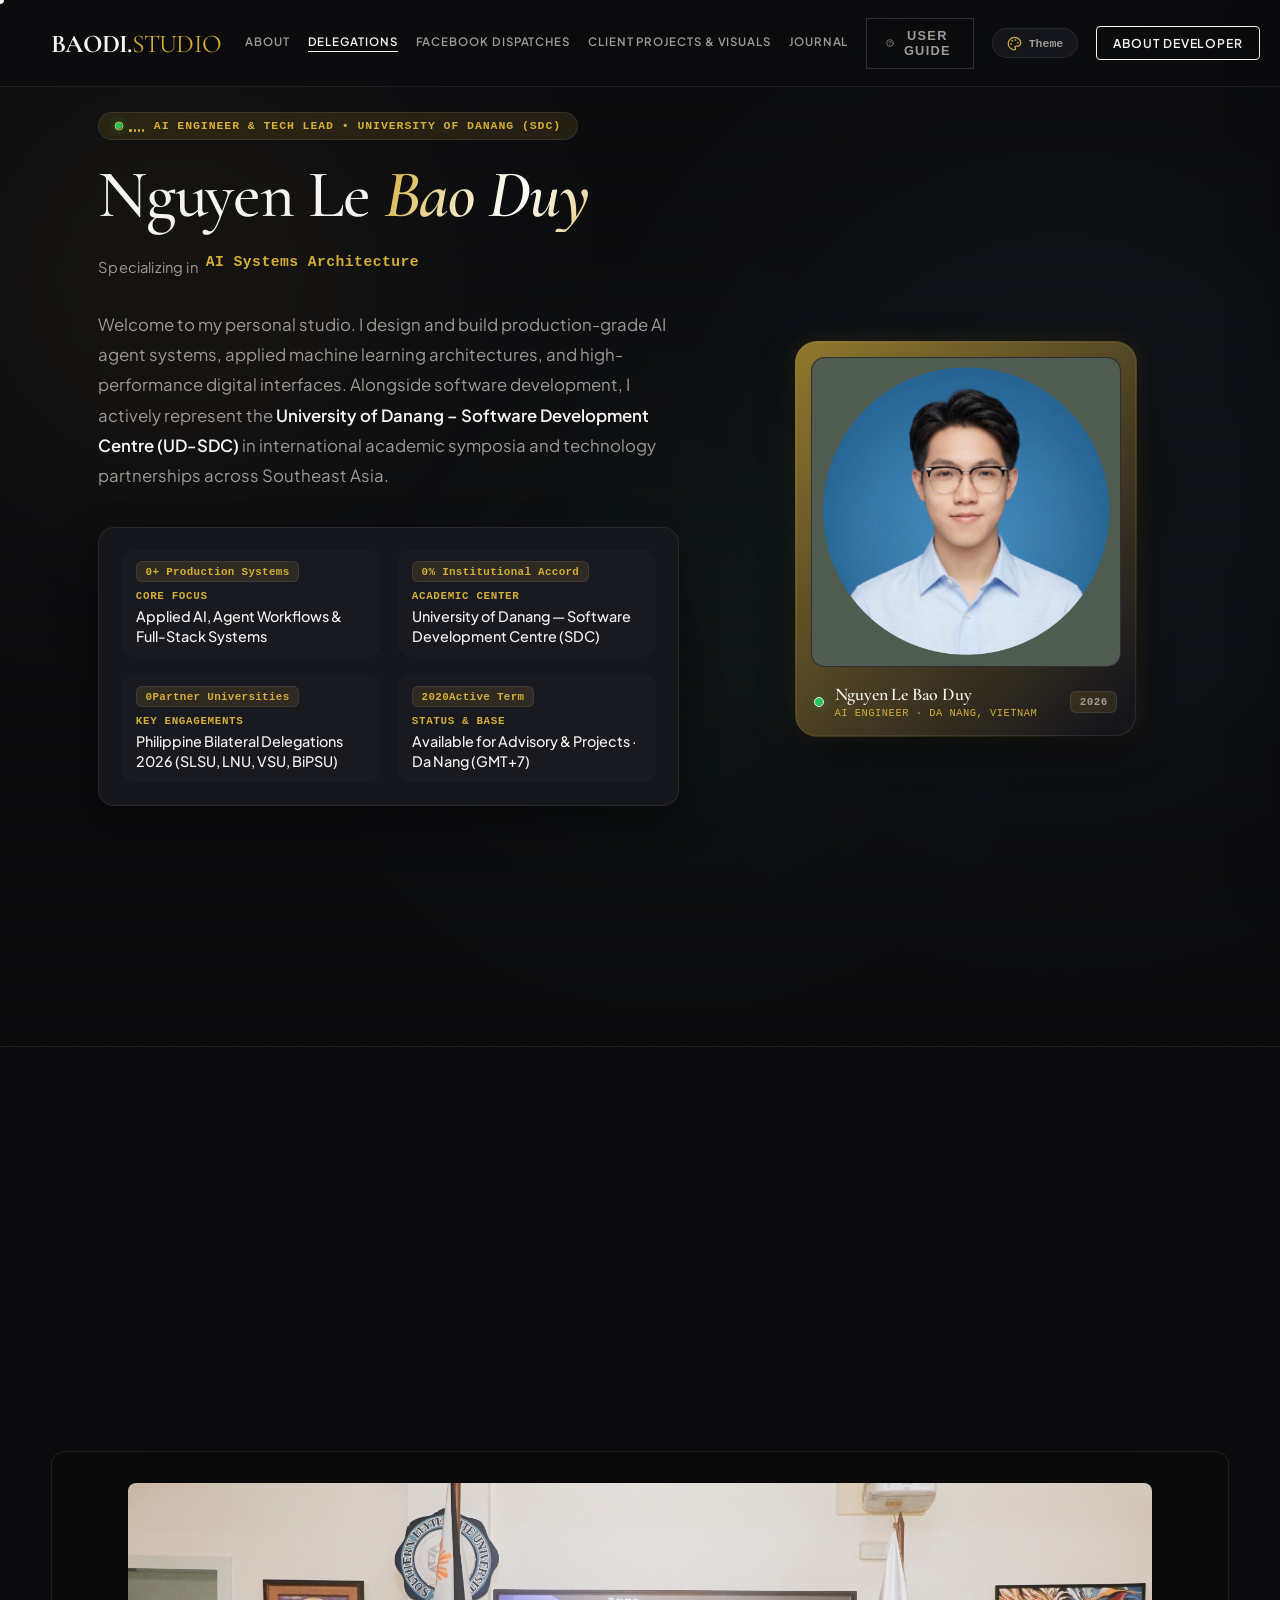
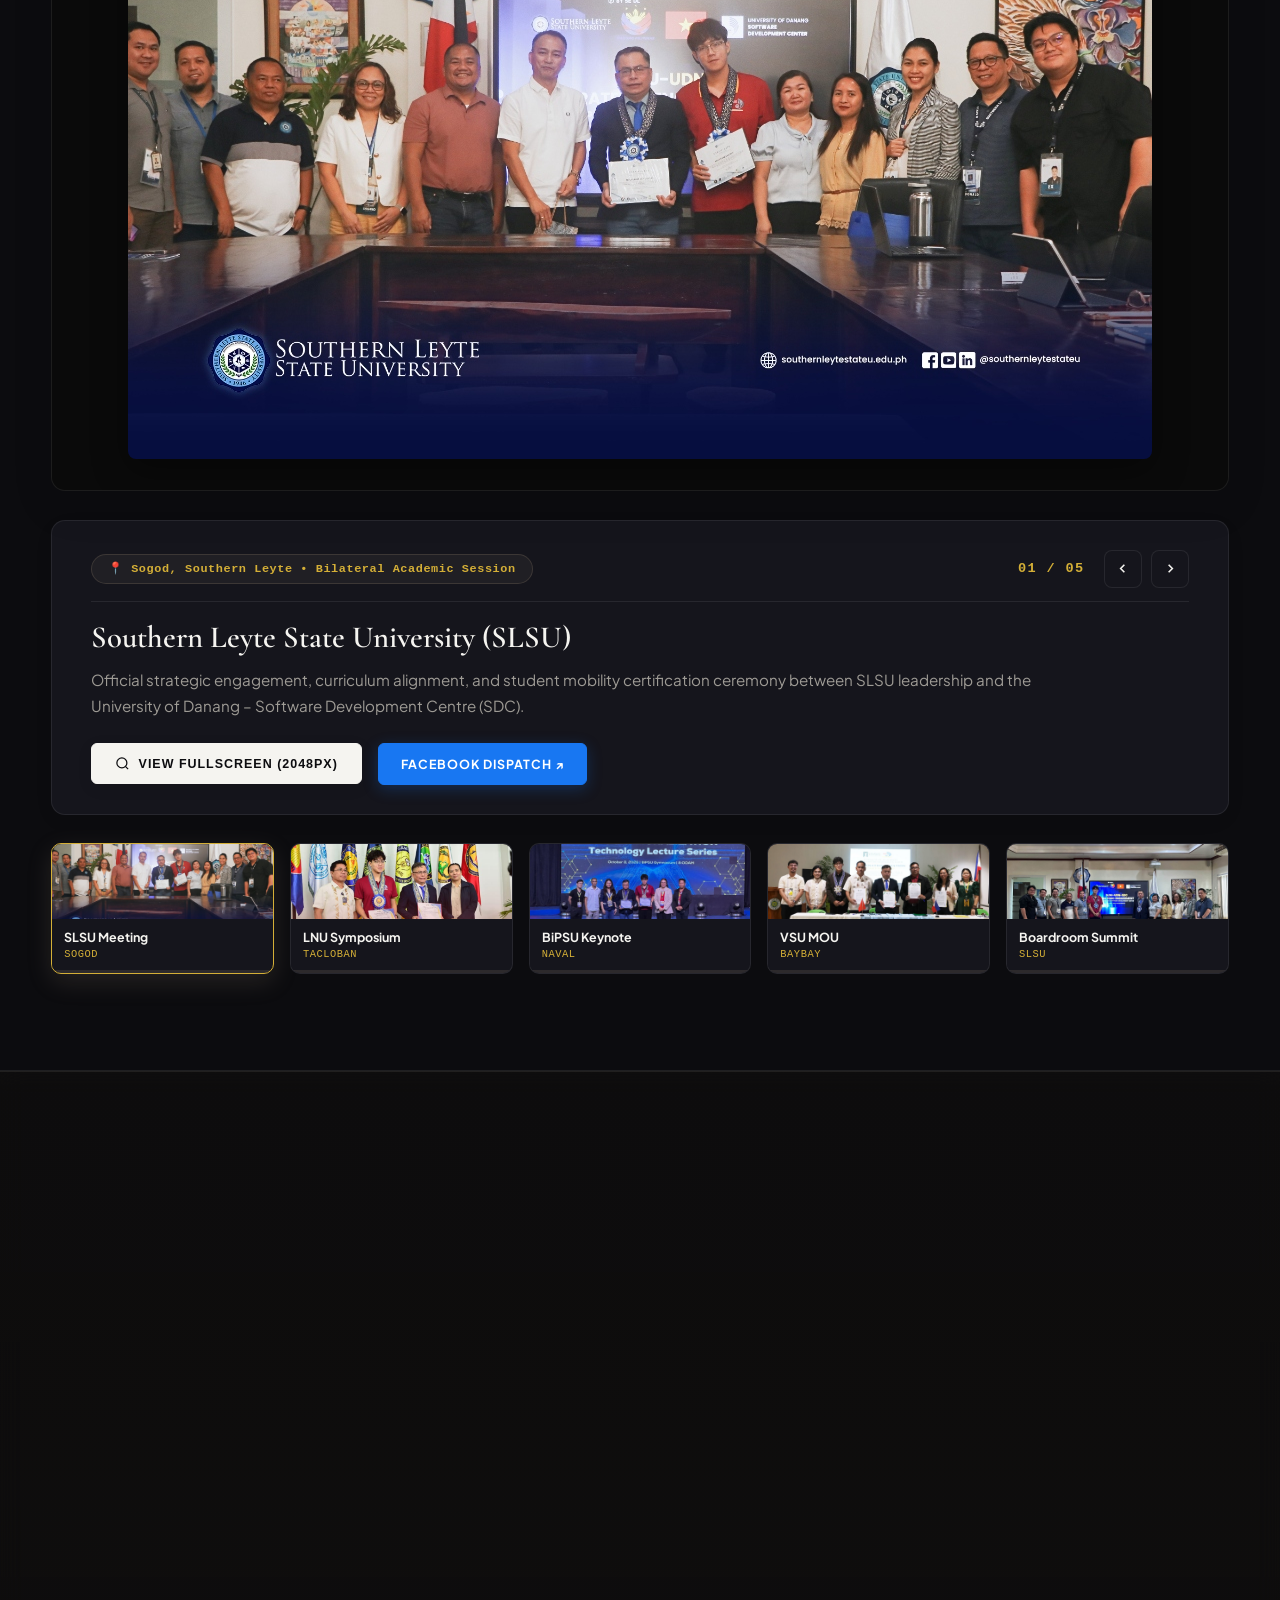
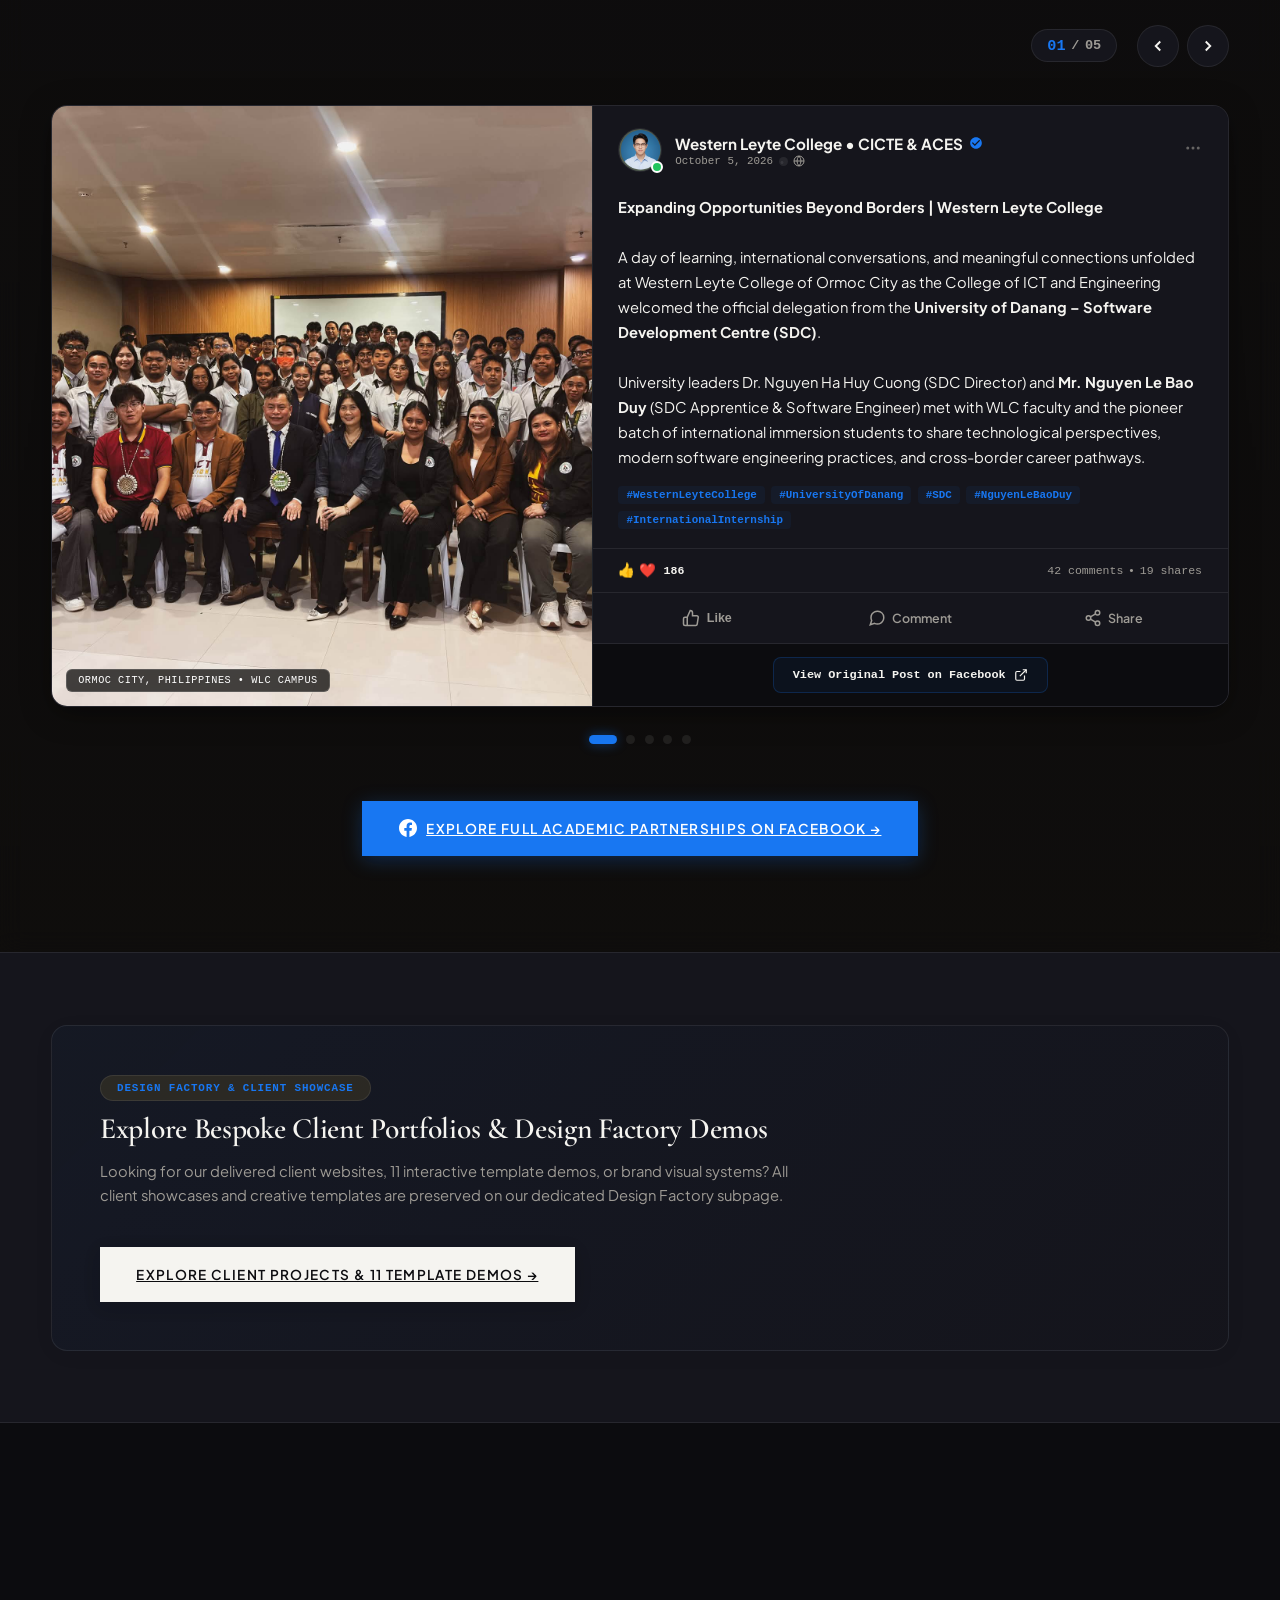
==== commit 144b06c5: "feat: implement rich suite of dynamic animations (kinetic typography, 3D card tilt, click shockwaves" ====
--- a/index.html
+++ b/index.html
@@ -23,7 +23,7 @@
     <link rel="preconnect" href="https://port-fl.github.io" crossorigin>
 
     <!-- Custom CSS -->
-    <link rel="stylesheet" href="style.css?v=4.0">
+    <link rel="stylesheet" href="style.css?v=4.1">
     <script>
         (function() {
             var theme = localStorage.getItem('baodi-theme') || 'obsidian';
@@ -1366,7 +1366,7 @@
     </nav>
 
     <!-- Custom JS -->
-    <script src="script.js?v=4.0"></script>
+    <script src="script.js?v=4.1"></script>
     <!-- High-Resolution Image Lightbox Modal -->
     <div id="image-lightbox-modal" class="image-lightbox-modal" aria-hidden="true">
         <div class="lightbox-backdrop"></div>
--- a/style.css
+++ b/style.css
@@ -1030,15 +1030,18 @@
 .showcase-card {
     background-color: var(--bg-card);
     border: 1px solid var(--border-color);
+    border-radius: 14px;
     overflow: hidden;
-    transition: var(--transition-smooth);
+    transition: transform 0.4s cubic-bezier(0.16, 1, 0.3, 1), box-shadow 0.4s ease, border-color 0.3s ease;
     display: flex;
     flex-direction: column;
+    will-change: transform;
 }
 
 .showcase-card:hover {
-    border-color: var(--text-color);
-    box-shadow: 6px 6px 0px rgba(26, 26, 26, 0.08); /* Human-designed flat shadow */
+    border-color: var(--accent-color);
+    transform: translateY(-8px);
+    box-shadow: 0 20px 40px -12px rgba(0, 0, 0, 0.6), 0 0 24px rgba(212, 175, 55, 0.15);
 }
 
 .card-image-wrapper {
@@ -2029,76 +2032,187 @@
 .ambient-glow {
     position: fixed;
     border-radius: 50%;
-    filter: blur(140px);
+    filter: blur(100px);
     z-index: 0;
     pointer-events: none;
-    opacity: 0.18;
+    opacity: 0.32;
     mix-blend-mode: screen;
     transition: opacity 0.5s ease;
+    will-change: transform;
 }
 
 html[data-theme="warm-editorial"] .ambient-glow {
     mix-blend-mode: multiply;
-    opacity: 0.12;
+    opacity: 0.16;
 }
 
 .glow-1 {
-    width: 480px;
-    height: 480px;
-    background: radial-gradient(circle, var(--ambient-1) 0%, transparent 80%);
-    top: 5%;
-    left: -100px;
-    animation: float-glow-1 25s ease-in-out infinite alternate;
+    width: 520px;
+    height: 520px;
+    background: radial-gradient(circle, var(--ambient-1) 0%, rgba(212, 175, 55, 0.15) 45%, transparent 75%);
+    top: 2%;
+    left: -80px;
+    animation: float-glow-1 14s ease-in-out infinite alternate;
 }
 
 .glow-2 {
-    width: 650px;
-    height: 650px;
-    background: radial-gradient(circle, var(--ambient-2) 0%, transparent 85%);
-    bottom: 10%;
-    right: -150px;
-    animation: float-glow-2 30s ease-in-out infinite alternate;
+    width: 680px;
+    height: 680px;
+    background: radial-gradient(circle, var(--ambient-2) 0%, rgba(56, 189, 248, 0.12) 45%, transparent 80%);
+    bottom: 8%;
+    right: -120px;
+    animation: float-glow-2 18s ease-in-out infinite alternate;
 }
 
 .glow-3 {
-    width: 420px;
-    height: 420px;
-    background: radial-gradient(circle, var(--ambient-3) 0%, transparent 80%);
-    top: 50%;
-    left: 40%;
-    animation: float-glow-3 20s ease-in-out infinite alternate;
+    width: 460px;
+    height: 460px;
+    background: radial-gradient(circle, var(--ambient-3) 0%, rgba(16, 185, 129, 0.14) 45%, transparent 75%);
+    top: 45%;
+    left: 35%;
+    animation: float-glow-3 12s ease-in-out infinite alternate;
 }
 
 @keyframes float-glow-1 {
     0% { transform: translate(0, 0) scale(1); }
-    100% { transform: translate(80px, 50px) scale(1.15); }
+    100% { transform: translate(70px, 45px) scale(1.18); }
 }
 
 @keyframes float-glow-2 {
-    0% { transform: translate(0, 0) scale(1.1); }
-    100% { transform: translate(-100px, -60px) scale(0.9); }
+    0% { transform: translate(0, 0) scale(1.12); }
+    100% { transform: translate(-80px, -50px) scale(0.92); }
 }
 
 @keyframes float-glow-3 {
-    0% { transform: translate(0, 0) scale(0.95); }
-    100% { transform: translate(50px, -80px) scale(1.1); }
-}
-
-/* Cinematic Scroll Reveal Animation Styles (Blur & Glide) */
+    0% { transform: translate(0, 0) scale(0.94); }
+    100% { transform: translate(45px, -60px) scale(1.14); }
+}
+
+/* Cinematic Staggered Scroll Reveal Animation Styles (Blur, Glide & 3D Lift) */
 .reveal-on-scroll {
     opacity: 0;
-    transform: translateY(32px) scale(0.985);
+    transform: translateY(32px) scale(0.97) perspective(900px) rotateX(4deg);
     filter: blur(8px);
-    transition: opacity 0.85s cubic-bezier(0.16, 1, 0.3, 1),
-                transform 0.85s cubic-bezier(0.16, 1, 0.3, 1),
-                filter 0.85s cubic-bezier(0.16, 1, 0.3, 1);
+    transition: opacity 0.8s cubic-bezier(0.16, 1, 0.3, 1),
+                transform 0.8s cubic-bezier(0.16, 1, 0.3, 1),
+                filter 0.8s cubic-bezier(0.16, 1, 0.3, 1);
+    transition-delay: calc(var(--stagger-index, 0) * 85ms);
     will-change: opacity, transform, filter;
 }
 
 .reveal-on-scroll.revealed {
     opacity: 1;
-    transform: translateY(0) scale(1);
+    transform: translateY(0) scale(1) perspective(900px) rotateX(0deg);
     filter: blur(0);
+}
+
+/* Interactive Click Energy Shockwave (Touch & Pointer Feedback) */
+.click-energy-wave {
+    position: fixed;
+    width: 24px;
+    height: 24px;
+    margin-left: -12px;
+    margin-top: -12px;
+    border-radius: 50%;
+    border: 2px solid var(--accent-color);
+    box-shadow: 0 0 16px var(--accent-color), inset 0 0 8px var(--accent-color);
+    pointer-events: none;
+    z-index: 99999;
+    animation: clickWaveExpand 0.65s cubic-bezier(0.16, 1, 0.3, 1) forwards;
+}
+
+@keyframes clickWaveExpand {
+    0% {
+        transform: scale(0.15);
+        opacity: 0.95;
+    }
+    100% {
+        transform: scale(3.6);
+        opacity: 0;
+    }
+}
+
+/* Live Telemetry Radar Ripple Rings on Status Dots */
+.status-indicator-dot,
+.portrait-status-dot {
+    position: relative;
+    display: inline-block;
+}
+
+.status-indicator-dot::after,
+.portrait-status-dot::after {
+    content: '';
+    position: absolute;
+    top: 50%;
+    left: 50%;
+    width: 100%;
+    height: 100%;
+    transform: translate(-50%, -50%) scale(1);
+    border-radius: 50%;
+    border: 1.5px solid currentColor;
+    animation: radarWaveExpand 2.2s cubic-bezier(0.16, 1, 0.3, 1) infinite;
+    pointer-events: none;
+}
+
+@keyframes radarWaveExpand {
+    0% {
+        transform: translate(-50%, -50%) scale(1);
+        opacity: 0.9;
+    }
+    100% {
+        transform: translate(-50%, -50%) scale(3.4);
+        opacity: 0;
+    }
+}
+
+/* Stat Counter Numbers Count-Up Spark Pop */
+.counter-num.counter-finished {
+    animation: counterPopGlow 0.65s cubic-bezier(0.16, 1, 0.3, 1);
+}
+
+@keyframes counterPopGlow {
+    0% { transform: scale(1); filter: drop-shadow(0 0 0px var(--accent-color)); }
+    50% { transform: scale(1.18); filter: drop-shadow(0 0 12px var(--accent-color)); color: #fff; }
+    100% { transform: scale(1); filter: drop-shadow(0 0 0px var(--accent-color)); }
+}
+
+/* Continuous Luminous Light Beam Sweep on CTA Buttons */
+.primary-btn,
+.secondary-btn,
+.zalo-btn,
+.card-action-btn,
+.view-all-fb-btn {
+    position: relative;
+    overflow: hidden;
+}
+
+.primary-btn::after,
+.secondary-btn::after,
+.zalo-btn::after {
+    content: '';
+    position: absolute;
+    top: -50%;
+    left: -120%;
+    width: 50%;
+    height: 200%;
+    background: linear-gradient(
+        to right,
+        rgba(255, 255, 255, 0) 0%,
+        rgba(255, 255, 255, 0.28) 50%,
+        rgba(255, 255, 255, 0) 100%
+    );
+    transform: rotate(25deg);
+    pointer-events: none;
+    animation: btnContinuousShimmer 5s infinite cubic-bezier(0.16, 1, 0.3, 1);
+}
+
+@keyframes btnContinuousShimmer {
+    0%, 70% {
+        left: -120%;
+    }
+    85%, 100% {
+        left: 220%;
+    }
 }
 
 /* Live Template Preview Modal */
@@ -3556,10 +3670,31 @@
 
 .founder-hero-name .accent-text {
     font-style: italic;
-    font-weight: 500;
+    font-weight: 600;
     color: var(--accent-color);
-    transition: color 0.4s ease;
+    background: linear-gradient(
+        120deg,
+        var(--accent-color) 0%,
+        #ffffff 28%,
+        var(--accent-color) 55%,
+        #fce7a1 80%,
+        var(--accent-color) 100%
+    );
+    background-size: 250% auto;
+    -webkit-background-clip: text;
+    -webkit-text-fill-color: transparent;
+    animation: liquidTextShine 6s linear infinite;
     display: inline-block;
+    transition: filter 0.3s ease;
+}
+
+.founder-hero-name .accent-text:hover {
+    filter: drop-shadow(0 0 12px var(--accent-color));
+}
+
+@keyframes liquidTextShine {
+    0% { background-position: 0% center; }
+    100% { background-position: 250% center; }
 }
 
 /* ==========================================================================
@@ -3737,6 +3872,19 @@
     display: flex;
     flex-direction: column;
     gap: 0.25rem;
+    padding: 0.65rem 0.8rem;
+    border-radius: 12px;
+    background: rgba(255, 255, 255, 0.02);
+    border: 1px solid transparent;
+    transition: transform 0.3s cubic-bezier(0.16, 1, 0.3, 1), background 0.3s ease, border-color 0.3s ease, box-shadow 0.3s ease;
+    will-change: transform;
+}
+
+.cred-item:hover {
+    background: rgba(255, 255, 255, 0.05);
+    border-color: rgba(212, 175, 55, 0.25);
+    box-shadow: 0 8px 24px -6px rgba(0, 0, 0, 0.4), 0 0 16px rgba(212, 175, 55, 0.08);
+    transform: translateY(-3px);
 }
 
 /* Stat Counter Pills */
@@ -3845,6 +3993,32 @@
     justify-content: center;
     position: relative;
     perspective: 1000px;
+    animation: antigravityLevitate 7s ease-in-out infinite;
+}
+
+/* Pulsing Core Power Aura behind Portrait Card */
+.founder-visual-card::after {
+    content: '';
+    position: absolute;
+    width: 280px;
+    height: 280px;
+    border-radius: 50%;
+    background: radial-gradient(circle, var(--accent-subtle) 0%, rgba(212, 175, 55, 0.12) 40%, transparent 70%);
+    filter: blur(50px);
+    z-index: -1;
+    pointer-events: none;
+    animation: coreAuraPulse 4.5s ease-in-out infinite alternate;
+}
+
+@keyframes coreAuraPulse {
+    0% {
+        transform: scale(0.85);
+        opacity: 0.35;
+    }
+    100% {
+        transform: scale(1.25);
+        opacity: 0.85;
+    }
 }
 
 @keyframes antigravityLevitate {
@@ -3863,15 +4037,47 @@
     border: 1px solid var(--border-color);
     border-radius: 20px;
     padding: 0.9rem;
-    box-shadow: var(--card-shadow);
-    animation: antigravityLevitate 7s ease-in-out infinite;
+    box-shadow: 0 14px 45px -12px rgba(0, 0, 0, 0.7), 0 0 25px rgba(212, 175, 55, 0.12);
     transition: box-shadow 0.4s ease, border-color 0.3s ease, background-color 0.4s ease;
     cursor: default;
+    transform-style: preserve-3d;
     will-change: transform;
 }
 
+/* Luminous Cybernetic Border Glow */
+.founder-portrait-card::before {
+    content: '';
+    position: absolute;
+    inset: -2px;
+    border-radius: 22px;
+    background: linear-gradient(
+        135deg,
+        var(--accent-color) 0%,
+        transparent 32%,
+        rgba(255, 255, 255, 0.75) 50%,
+        transparent 68%,
+        var(--accent-color) 100%
+    );
+    background-size: 300% 300%;
+    animation: borderGradientShift 5s ease infinite;
+    z-index: -1;
+    opacity: 0.65;
+    transition: opacity 0.35s ease, filter 0.35s ease;
+}
+
+.founder-portrait-card:hover::before {
+    opacity: 1;
+    filter: drop-shadow(0 0 14px var(--accent-color));
+}
+
+@keyframes borderGradientShift {
+    0% { background-position: 0% 50%; }
+    50% { background-position: 100% 50%; }
+    100% { background-position: 0% 50%; }
+}
+
 .founder-portrait-card:hover {
-    box-shadow: var(--card-shadow-hover);
+    box-shadow: 0 20px 50px -10px rgba(0, 0, 0, 0.8), 0 0 35px rgba(212, 175, 55, 0.22);
     border-color: var(--border-hover);
 }
 
@@ -4207,7 +4413,9 @@
    ========================================================================== */
 .facebook-feed-section {
     padding: 6rem 4%;
-    background-color: var(--bg-card);
+    background: linear-gradient(180deg, rgba(16, 14, 12, 0.5) 0%, rgba(16, 14, 12, 0.75) 100%);
+    backdrop-filter: blur(12px);
+    -webkit-backdrop-filter: blur(12px);
     border-top: 1px solid var(--border-color);
     position: relative;
 }
@@ -4587,8 +4795,14 @@
     display: none;
     grid-template-columns: 46% 54%;
     overflow: hidden;
-    box-shadow: 0 4px 24px rgba(0, 0, 0, 0.04);
+    box-shadow: 0 6px 30px rgba(0, 0, 0, 0.4);
     transition: transform 0.4s cubic-bezier(0.16, 1, 0.3, 1), box-shadow 0.4s ease, border-color 0.4s ease;
+    will-change: transform;
+}
+
+.fb-card:hover {
+    border-color: rgba(24, 119, 242, 0.45);
+    box-shadow: 0 16px 45px -8px rgba(0, 0, 0, 0.7), 0 0 25px rgba(24, 119, 242, 0.18);
 }
 
 .fb-card.active {
